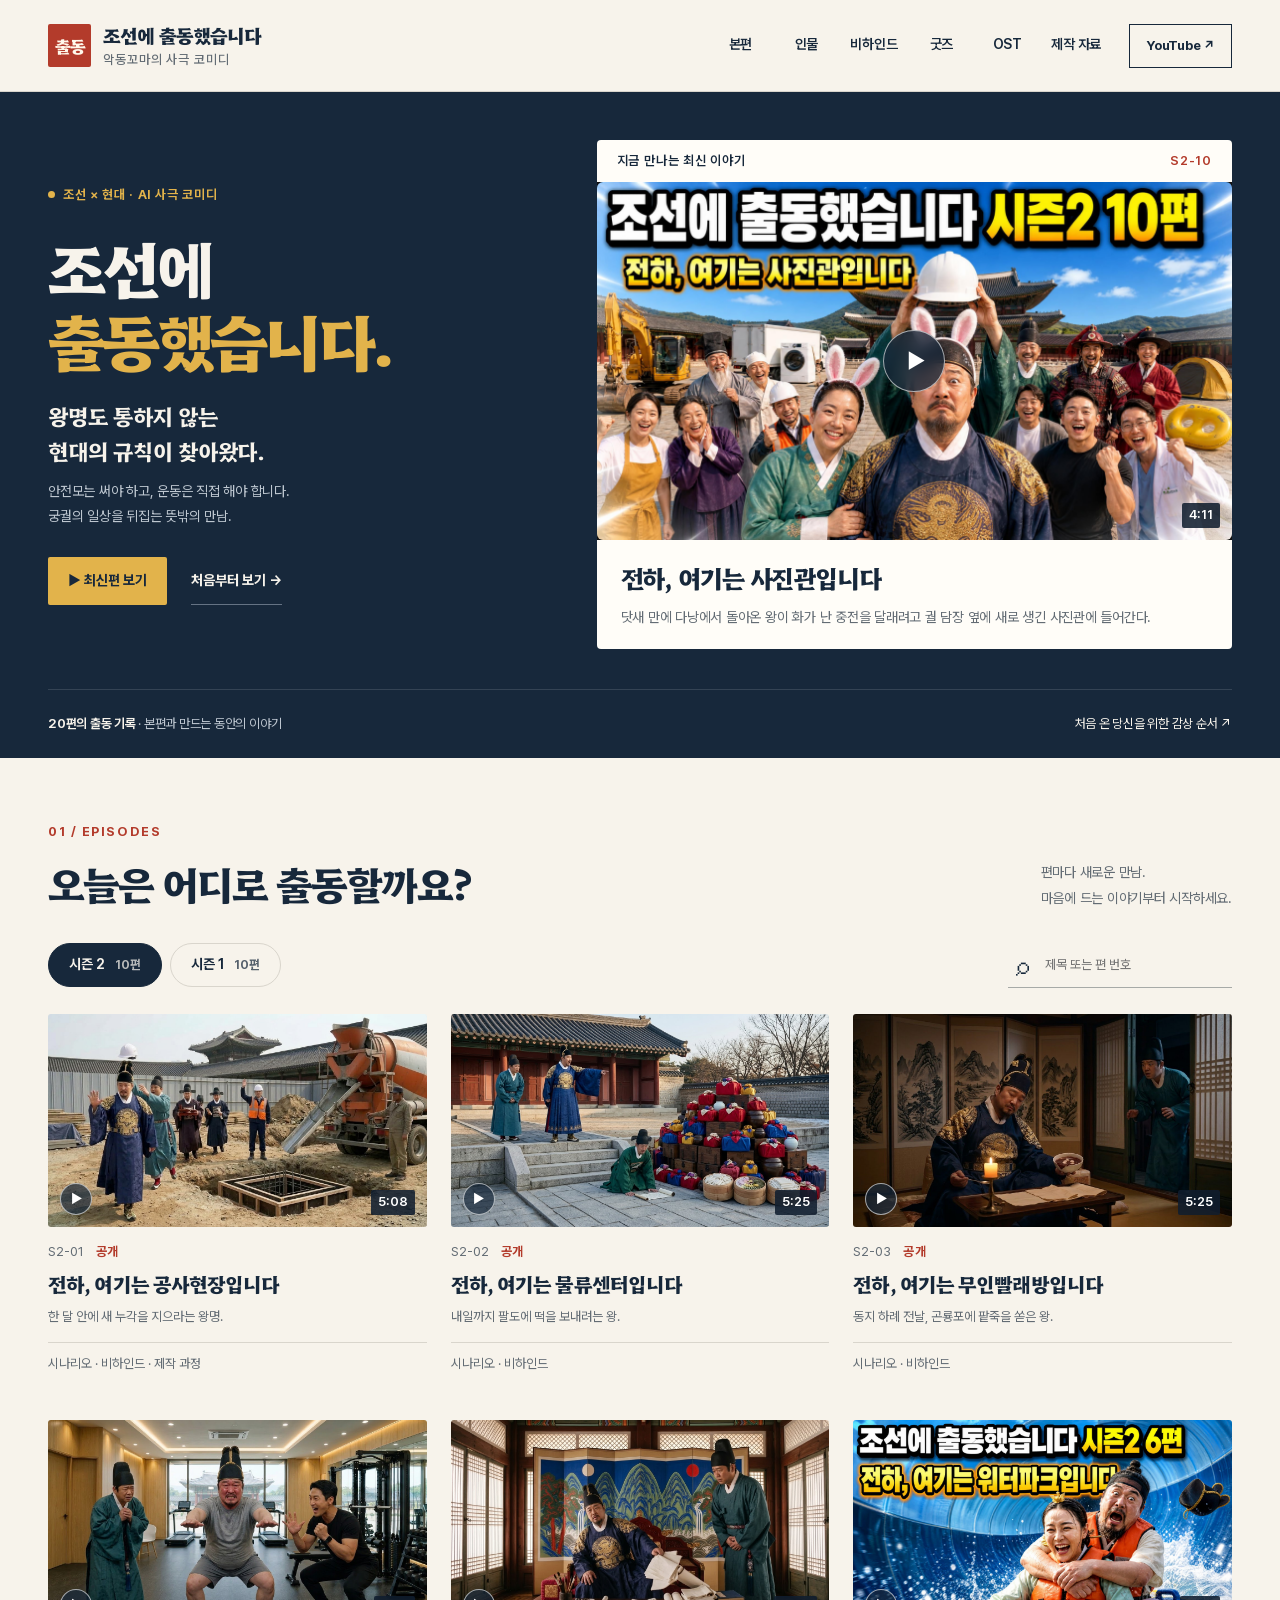
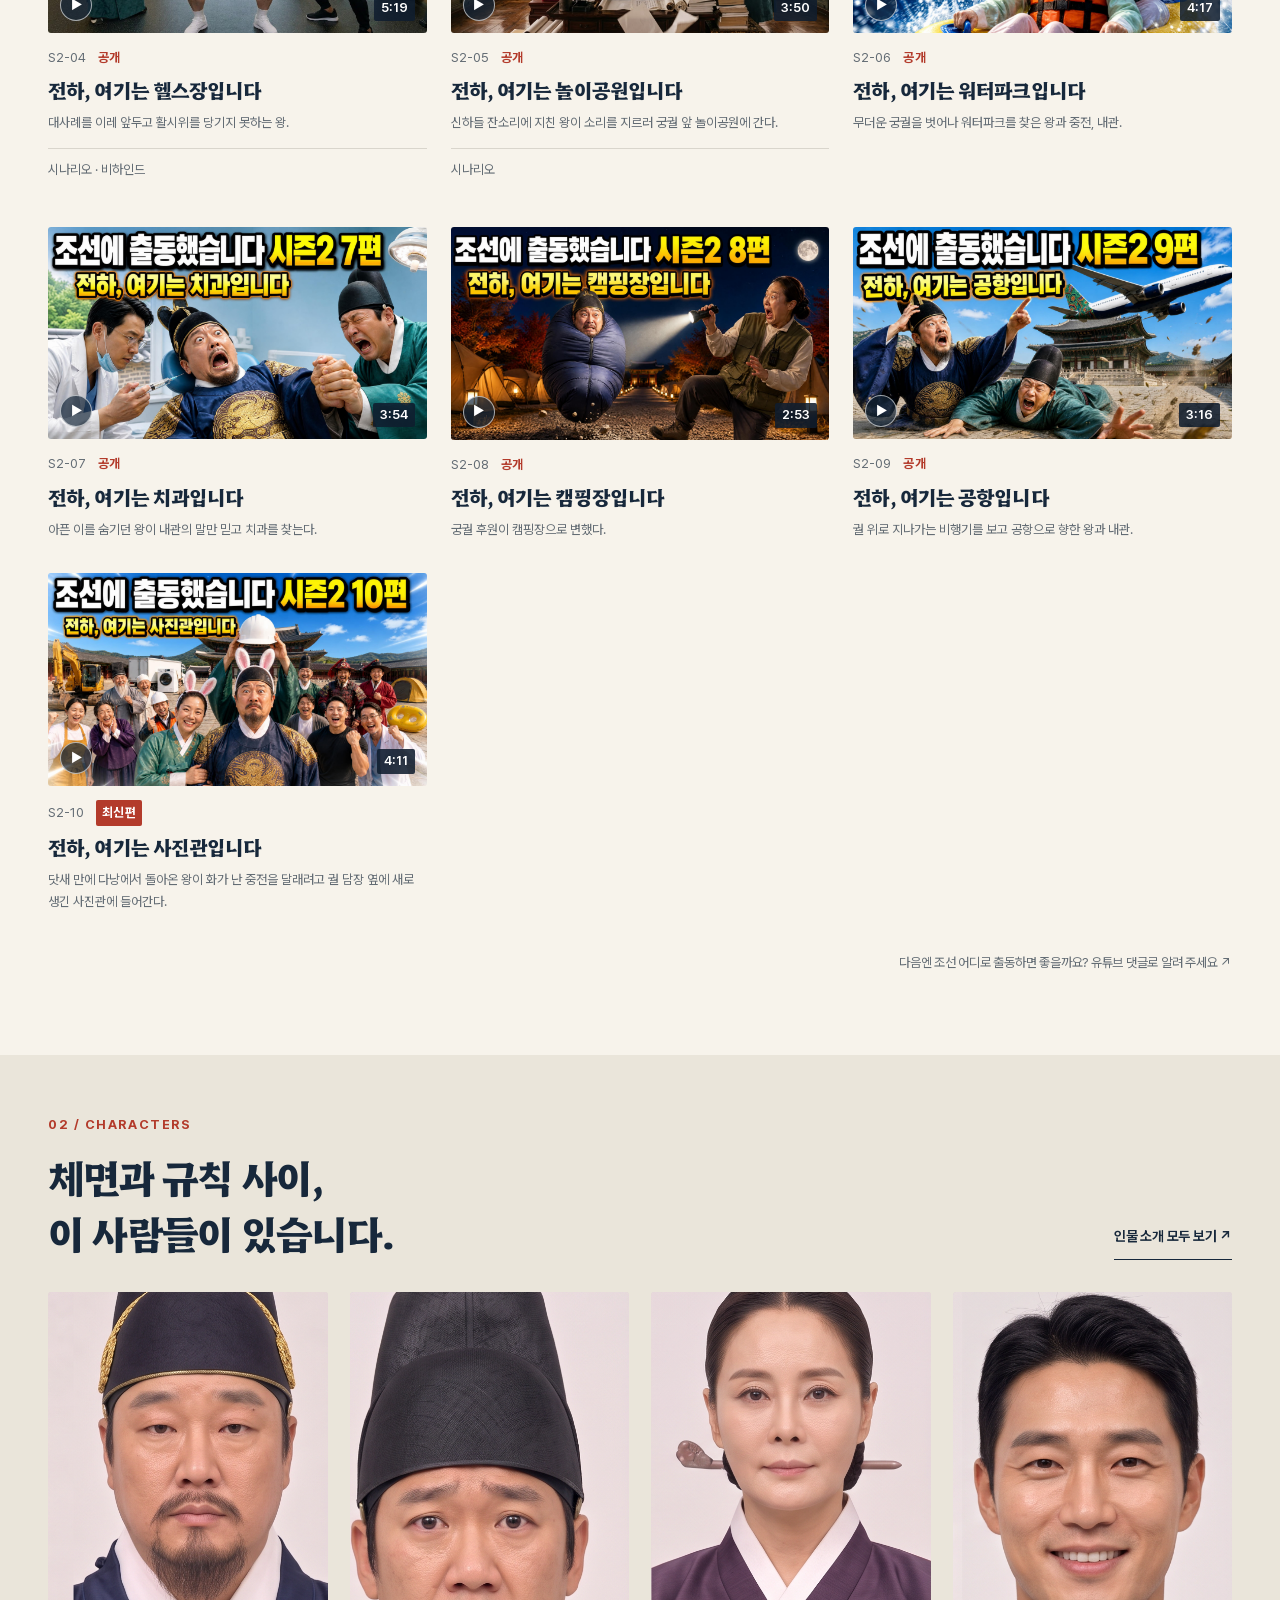
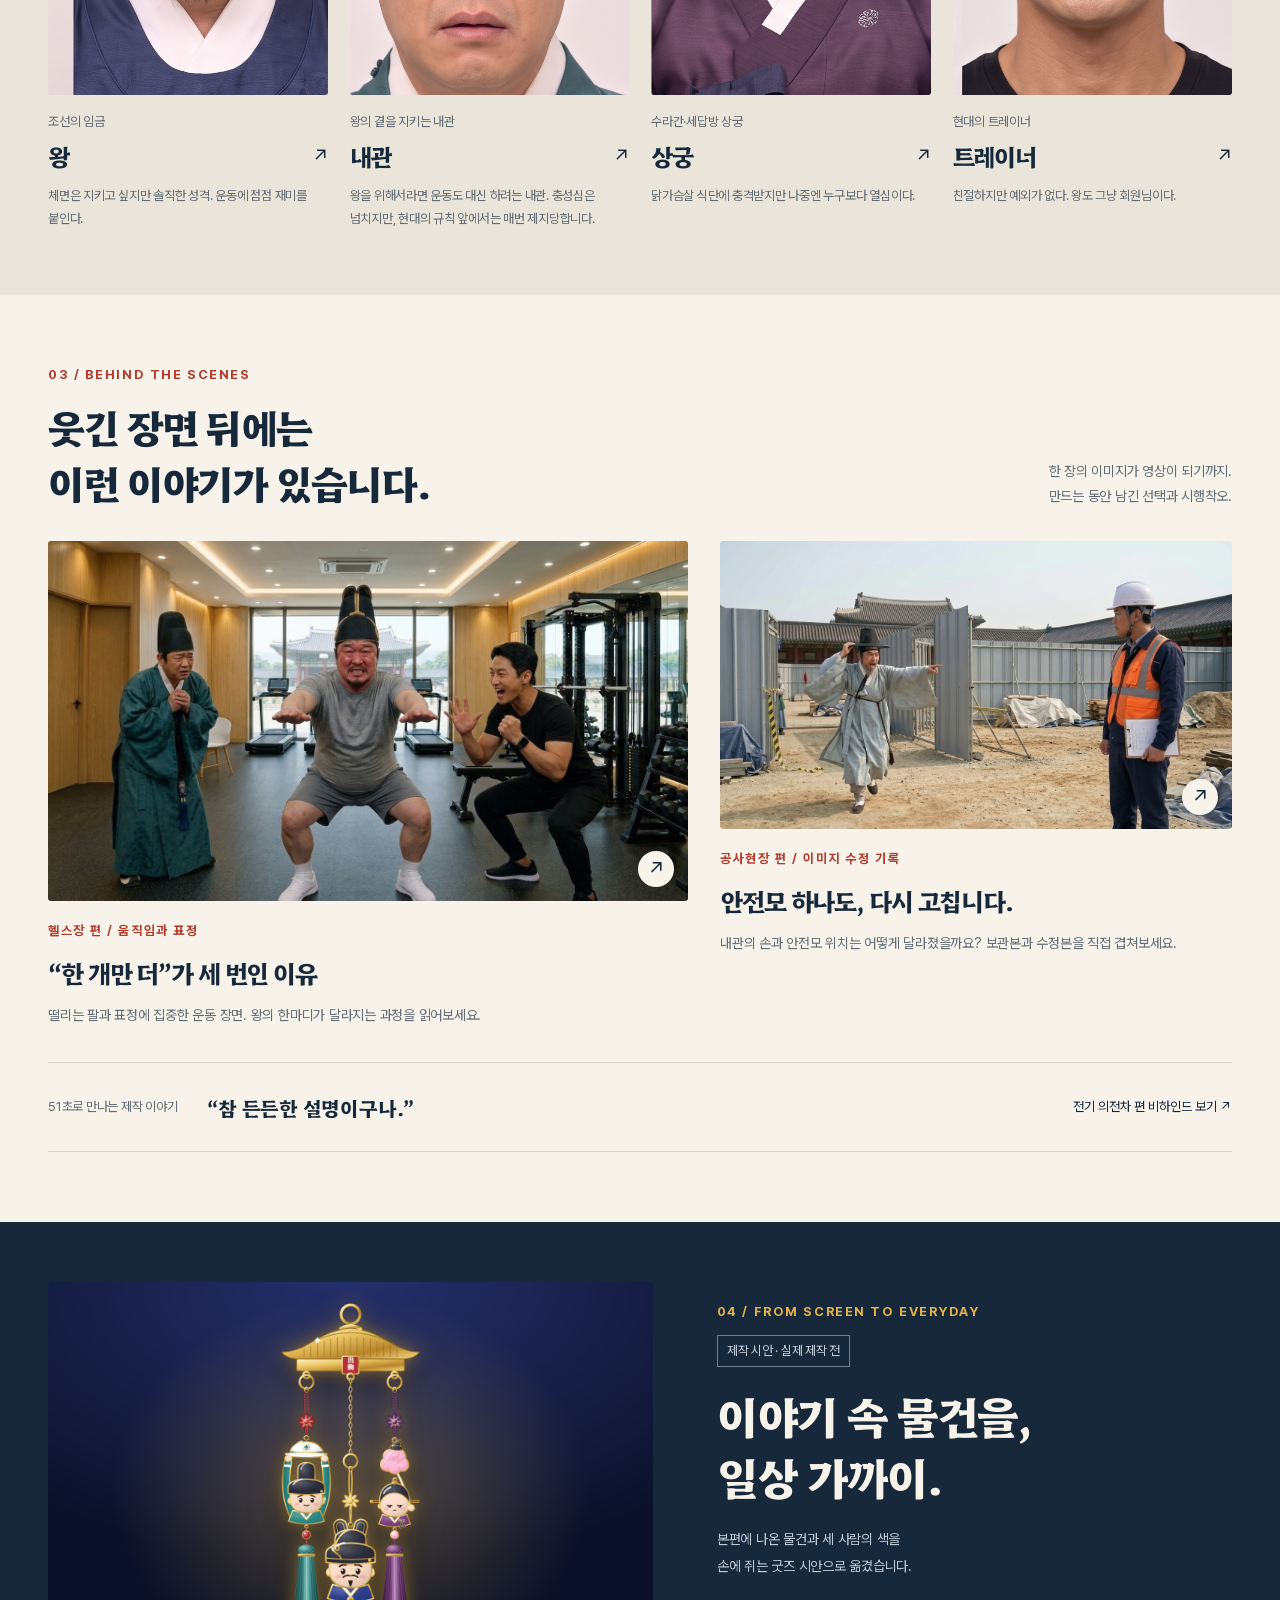
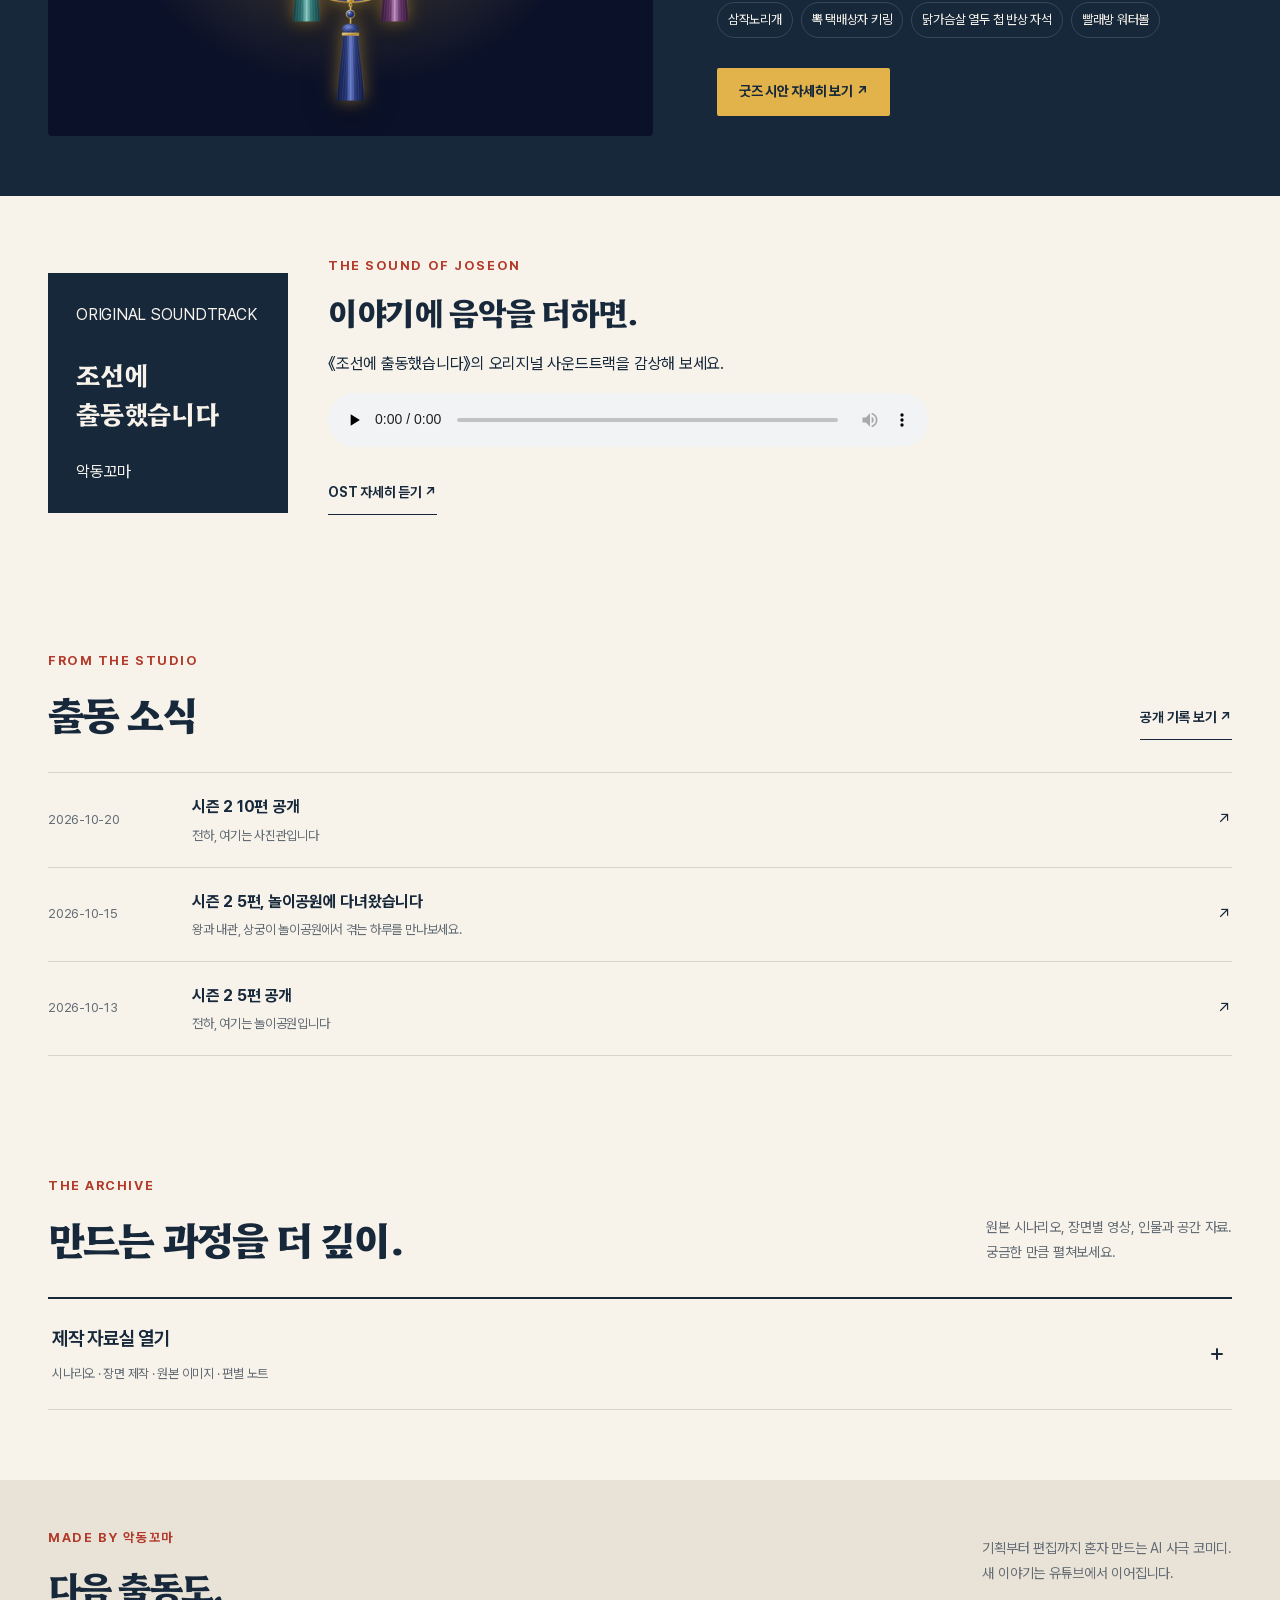
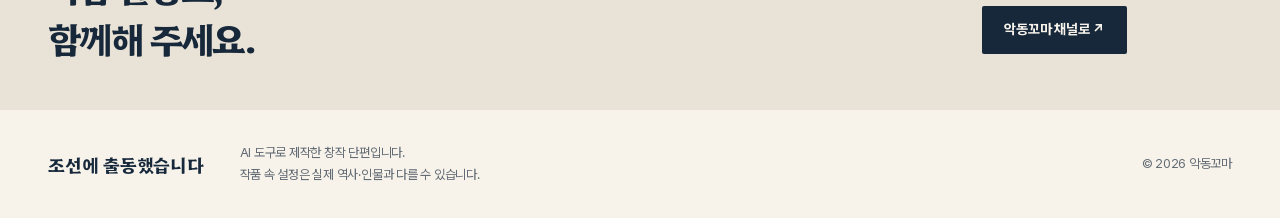
==== index.html @ a68d7554 "Update public episode archive" ====
<!doctype html>
<html lang="ko"><head>
<meta charset="utf-8"><meta name="viewport" content="width=device-width,initial-scale=1"><meta name="theme-color" content="#17283b">
<meta name="description" content="왕명도 통하지 않는 현대의 규칙. 악동꼬마의 AI 사극 코미디 — 본편, 인물, 비하인드, OST와 굿즈를 만나보세요.">
<meta property="og:type" content="website"><meta property="og:title" content="조선에 출동했습니다 · 악동꼬마"><meta property="og:description" content="임금이라고 해도, 운동은 직접 해야 합니다. 조선과 현대가 만나는 사극 코미디."><meta property="og:image" content="https://kkoma1212.github.io/joseon-dispatch/assets/hero-gym.jpg"><meta name="twitter:card" content="summary_large_image">
<title>조선에 출동했습니다 · 악동꼬마</title>
<link rel="preload" href="assets/pretendard-variable.woff2" as="font" type="font/woff2" crossorigin>
<link rel="stylesheet" href="style.css?v=20261011b"><link rel="stylesheet" href="archive.css?v=20261011b"><link rel="stylesheet" href="fonts.css?v=20261012a"><link rel="stylesheet" href="home.css?v=20261018b"><link rel="stylesheet" href="detail.css?v=20261013a">
</head><body class="archive home-page">
<a class="skip" href="#episodes-section">본문으로 이동</a>
<header class="site-header"><div class="site-shell header-inner"><a class="site-brand" href="./"><span class="brand-seal" aria-hidden="true">출동</span><span>조선에 출동했습니다<small>악동꼬마의 사극 코미디</small></span></a><nav class="main-nav" aria-label="주 메뉴"><a href="#episodes-section">본편</a><a href="#characters-section" data-content-nav="characters" hidden>인물</a><a href="#inside">비하인드</a><a href="#goods-section" data-content-nav="goods" hidden>굿즈</a><a href="#soundtrack-section" data-content-nav="ost" hidden>OST</a><a href="#archive-library">제작 자료</a></nav><a class="channel-link" href="https://youtube.com/channel/UCaeHgxvmvaR_f2cloP2kAng" target="_blank" rel="noopener">YouTube ↗</a></div></header>
<main id="main"><div class="dispatch">
<section class="hero-band" aria-labelledby="hero-title"><div class="site-shell dispatch-hero"><div class="dispatch-copy"><p class="kicker"><span class="live-dot" aria-hidden="true"></span> 조선 × 현대 · AI 사극 코미디</p><h1 id="hero-title">조선에<br><span>출동했습니다.</span></h1><p class="lead">왕명도 통하지 않는<br>현대의 규칙이 찾아왔다.</p><p class="includes">안전모는 써야 하고, 운동은 직접 해야 합니다.<br>궁궐의 일상을 뒤집는 뜻밖의 만남.</p><div class="dispatch-actions" id="hero-actions"></div></div><article class="slip" id="hero-slip" aria-label="최신 본편" hidden></article></div><div class="site-shell series-line"><p id="dispatched"></p><a href="content.html?type=watchOrders&id=start-to-finish">처음 온 당신을 위한 감상 순서 ↗</a></div></section>
<aside class="tape" id="next-up" hidden></aside>
<section class="release-band" id="release-section" aria-labelledby="release-title" hidden><div class="site-shell release-notice" id="home-release"></div></section>
<section class="site-shell records" id="episodes-section" aria-labelledby="records-title"><div class="section-heading"><div><p class="section-label">01 / EPISODES</p><h2 id="records-title">오늘은 어디로 출동할까요?</h2></div><p>편마다 새로운 만남.<br>마음에 드는 이야기부터 시작하세요.</p></div><div class="records-head"><div class="season-switch" role="group" aria-label="시즌 선택"><button type="button" data-season="2" aria-pressed="true" class="active">시즌 2 <span data-season-count="2"></span></button><button type="button" data-season="1" aria-pressed="false">시즌 1 <span data-season-count="1"></span></button></div><label class="search-wrap"><span aria-hidden="true">⌕</span><input class="records-search" type="search" id="search" aria-label="출동 기록 검색" placeholder="제목 또는 편 번호"></label></div><div class="record-grid" id="episode-grid" aria-live="polite"><p class="records-empty">출동 기록을 불러오고 있습니다.</p></div><p class="ask" id="ask" hidden></p></section>
</div>
<div id="companion-section"><section class="cast-band" id="characters-section" hidden><div class="site-shell"><div class="section-heading"><div><p class="section-label">02 / CHARACTERS</p><h2>체면과 규칙 사이,<br>이 사람들이 있습니다.</h2></div><a class="editorial-link" href="content.html?type=characters">인물 소개 모두 보기 ↗</a></div><div id="home-characters" class="cast-grid"></div></div></section></div>
<section class="site-shell stories-section" id="inside" aria-labelledby="stories-title"><div class="section-heading"><div><p class="section-label">03 / BEHIND THE SCENES</p><h2 id="stories-title">웃긴 장면 뒤에는<br>이런 이야기가 있습니다.</h2></div><p>한 장의 이미지가 영상이 되기까지.<br>만드는 동안 남긴 선택과 시행착오.</p></div><div class="story-grid">
<article class="feature-story"><button class="story-picture" data-episode="s2e4" data-view="behind"><img src="assets/hero-gym.jpg" alt="익선관과 운동복 차림으로 스쿼트하는 왕, 내관과 트레이너" loading="lazy"><span class="story-open" aria-hidden="true">↗</span></button><p class="section-label">헬스장 편 / 움직임과 표정</p><h3><button data-episode="s2e4" data-view="behind">“한 개만 더”가 세 번인 이유</button></h3><p>떨리는 팔과 표정에 집중한 운동 장면. 왕의 한마디가 달라지는 과정을 읽어보세요.</p></article>
<article class="feature-story"><button class="story-picture" data-episode="s2e1" data-view="revision"><img src="assets/s2e1-cover.jpg" alt="공사현장을 찾은 왕과 내관" loading="lazy"><span class="story-open" aria-hidden="true">↗</span></button><p class="section-label">공사현장 편 / 이미지 수정 기록</p><h3><button data-episode="s2e1" data-view="revision">안전모 하나도, 다시 고칩니다.</button></h3><p>내관의 손과 안전모 위치는 어떻게 달라졌을까요? 보관본과 수정본을 직접 겹쳐보세요.</p></article></div>
<div class="story-shortcut"><span>51초로 만나는 제작 이야기</span><strong>“참 든든한 설명이구나.”</strong><button data-episode="s1e10" data-view="behind">전기 의전차 편 비하인드 보기 ↗</button></div></section>
<section class="goods-band" id="goods-section" hidden><div class="site-shell goods-feature" id="home-goods"></div></section>
<section class="site-shell soundtrack-section" id="soundtrack-section" hidden><div id="home-soundtrack"></div></section>
<section class="site-shell journal-section" id="journal-section" hidden><div class="section-heading"><div><p class="section-label">FROM THE STUDIO</p><h2>출동 소식</h2></div><a class="editorial-link" href="content.html?type=plans">공개 기록 보기 ↗</a></div><div id="home-journal" class="journal-list"></div></section>
<section class="site-shell archive-section" id="archive-section" aria-labelledby="archive-title"><div class="section-heading"><div><p class="section-label">THE ARCHIVE</p><h2 id="archive-title">만드는 과정을 더 깊이.</h2></div><p>원본 시나리오, 장면별 영상, 인물과 공간 자료.<br>궁금한 만큼 펼쳐보세요.</p></div>
<details class="archive-drawer" id="archive-library"><summary><span>제작 자료실 열기<small>시나리오 · 장면 제작 · 원본 이미지 · 편별 노트</small></span><span class="drawer-plus" aria-hidden="true">＋</span></summary><div class="archive-body">
<nav class="archive-nav" aria-label="제작 자료 탐색"><a href="#screenplays">시나리오·대사 검색</a><a href="#making">장면 제작</a><a href="#materials">원본 이미지</a><a href="#episode-notes">편별 노트</a></nav>
<section id="screenplays" class="archive-block"><h3>원본 시나리오</h3><p>공개된 편의 대사와 지문을 장면별로 읽고 PDF로 내려받을 수 있습니다.</p><div class="archive-tools"><label>기억나는 대사<input type="search" id="dialogue-search" placeholder="예: 든든한 설명" aria-label="공개 시나리오 대사 검색"></label><label>시즌<select id="script-season" aria-label="시나리오 시즌"><option value="2">시즌 2</option><option value="1">시즌 1</option></select></label></div><div id="dialogue-results" aria-live="polite"></div><div id="script-list"></div></section>
<section id="making" class="archive-block"><h3>장면 제작 기록</h3><div id="making-grid" class="making-grid"></div><div id="production-updates" class="production-updates"></div></section>
<section id="materials" class="archive-block"><h3>인물·공간·소품 원본</h3><p>제작 이미지와 완성된 장면을 함께 살펴보세요.</p><div id="reference-grid" class="reference-grid"></div></section>
<section id="episode-notes" class="archive-block"><h3>편별 제작 노트</h3><p>대사와 제작 메모를 실제 장면에 연결했습니다. 결말이 포함됩니다.</p><div id="creator-pick"></div><div id="guide-list" class="guide-list"></div></section>
</div></details></section>
<section class="creator-band"><div class="site-shell creator-inner"><div><p class="section-label">MADE BY 악동꼬마</p><h2>다음 출동도,<br>함께해 주세요.</h2></div><div><p>기획부터 편집까지 혼자 만드는 AI 사극 코미디.<br>새 이야기는 유튜브에서 이어집니다.</p><a class="solid-link" href="https://youtube.com/channel/UCaeHgxvmvaR_f2cloP2kAng" target="_blank" rel="noopener">악동꼬마 채널로 ↗</a></div></div></section></main>
<footer class="site-footer"><div class="site-shell footer-inner"><a class="footer-title" href="./">조선에 출동했습니다</a><p>AI 도구로 제작한 창작 단편입니다.<br>작품 속 설정은 실제 역사·인물과 다를 수 있습니다.</p><span>© 2026 악동꼬마</span></div></footer>
<dialog id="episode-dialog" aria-label="에피소드 감상과 제작 자료"><button class="dialog-close" aria-label="닫기">×</button><div id="episode-detail"></div></dialog><div id="toast" role="status"></div>
<script id="archive-data" type="application/json">[
  {
    "id": "s1e1",
    "season": 1,
    "episode": 1,
    "status": "complete",
    "thumbnail": "assets/s1e1-thumb.jpg",
    "script": null,
    "stills": [
      "assets/s1e1-still0.jpg",
      "assets/s1e1-still1.jpg",
      "assets/s1e1-still2.jpg"
    ],
    "youtube": "https://www.youtube.com/watch?v=yewUmX_8R1E",
    "behindVideo": null,
    "duration": "3:01",
    "youtubeTitle": "《조선에 출동했습니다》1편 | 단편 영화",
    "title": "조선에 출동했습니다 1편",
    "scriptPublished": false,
    "behindPublished": true,
    "dispatchTarget": "소방차",
    "dispatchReason": "조선의 화재 현장.",
    "updatedAt": "2026-10-12T12:10:08.069862+00:00",
    "scriptText": null,
    "scenes": [],
    "progress": null,
    "guideScript": null
  },
  {
    "id": "s1e2",
    "season": 1,
    "episode": 2,
    "status": "complete",
    "thumbnail": "assets/s1e2-thumb.jpg",
    "script": null,
    "stills": [
      "assets/s1e2-still0.jpg",
      "assets/s1e2-still1.jpg",
      "assets/s1e2-still2.jpg"
    ],
    "youtube": "https://www.youtube.com/watch?v=hGL3VeLWBeE",
    "behindVideo": null,
    "duration": "4:23",
    "youtubeTitle": "《조선에 출동했습니다》2편 | 단편 영화",
    "title": "조선에 출동했습니다 2편",
    "scriptPublished": false,
    "behindPublished": true,
    "dispatchTarget": "소방차, 경찰차",
    "dispatchReason": "성균관 존경각에 큰불.",
    "updatedAt": "2026-10-12T12:10:08.069862+00:00",
    "scriptText": null,
    "scenes": [],
    "progress": null,
    "guideScript": null
  },
  {
    "id": "s1e3",
    "season": 1,
    "episode": 3,
    "status": "complete",
    "thumbnail": "assets/s1e3-thumb.jpg",
    "script": null,
    "stills": [
      "assets/s1e3-still0.jpg",
      "assets/s1e3-still1.jpg",
      "assets/s1e3-still2.jpg"
    ],
    "youtube": "https://www.youtube.com/watch?v=gqMNqUvbBx8",
    "behindVideo": null,
    "duration": "2:46",
    "youtubeTitle": "《조선에 출동했습니다》3편 | 단편 영화",
    "title": "조선에 출동했습니다 3편",
    "scriptPublished": false,
    "behindPublished": true,
    "dispatchTarget": "소방차, 경찰차",
    "dispatchReason": "장터의 불과 구휼미 도적.",
    "updatedAt": "2026-10-12T12:10:08.069862+00:00",
    "scriptText": null,
    "scenes": [],
    "progress": null,
    "guideScript": null
  },
  {
    "id": "s1e4",
    "season": 1,
    "episode": 4,
    "status": "complete",
    "thumbnail": "assets/s1e4-thumb.jpg",
    "script": null,
    "stills": [
      "assets/s1e4-still0.jpg",
      "assets/s1e4-still1.jpg",
      "assets/s1e4-still2.jpg"
    ],
    "youtube": "https://www.youtube.com/watch?v=n7nqMsJrEkA",
    "behindVideo": null,
    "duration": "3:36",
    "youtubeTitle": "《조선에 출동했습니다》한양이 잠긴 날 4편 | 단편 영화",
    "title": "한양이 잠긴 날",
    "synopsis": "",
    "scriptPublished": false,
    "behindPublished": true,
    "dispatchTarget": "소방차, 경찰차",
    "dispatchReason": "큰물이 덮친 한양, 대피 명단에 없는 아이.",
    "updatedAt": "2026-10-12T12:10:08.069862+00:00",
    "scriptText": null,
    "scenes": [],
    "progress": null,
    "guideScript": null
  },
  {
    "id": "s1e5",
    "season": 1,
    "episode": 5,
    "status": "complete",
    "thumbnail": "assets/s1e5-thumb.jpg",
    "script": "assets/s1e5-script.pdf",
    "stills": [],
    "youtube": "https://www.youtube.com/watch?v=KyVUKVihEzw",
    "behindVideo": null,
    "duration": "3:45",
    "youtubeTitle": "《조선에 출동했습니다》5편 | 단편 영화",
    "title": "구급차가 출동했습니다",
    "synopsis": "금화출동소에 구급대가 합류한다. 경찰·소방·포졸과 함께 저잣거리 사고 현장으로 출동한다.",
    "scriptPublished": true,
    "behindPublished": true,
    "scriptText": "《조선에 출동했습니다 5편》 최종 다듬은 시나리오\r\n핵심 콘셉트: 경찰·소방·포졸이 이미 익숙하게 협업하는 금화출동소에, 이번에는 구급차와 구급대원이 본격적으로 합류\r\n한다.\r\n중심: 앰뷸런스·구급대원\r\n톤: 코미디 55% + 긴장감 30% + 감동 15%\r\n원칙: 한 장면당 대사 최대 2개\r\n장면 1 — 금화출동소의 아침\r\n금화출동소 앞.\r\n경찰차와 소방차가 익숙하게 세워져 있다.\r\n포졸은 마당을 쓸고 있고, 경찰관과 소방관은 장비를 정리한다.\r\n그때 처음 듣는 사이렌 소리.\r\n삐뽀― 삐뽀―\r\n흰색 구급차 한 대가 금화출동소로 들어온다.\r\n포졸이 빗자루질을 멈춘다.\r\n포졸\r\n“이번 수레는 처음 보오.”\r\n경찰관\r\n“구급차야.”\r\n장면 2 — 이름부터 틀림\r\n구급대원이 내린다.\r\n포졸은 구급차 주변을 천천히 둘러본다.\r\n이제 현대 문물에 익숙하다는 듯 자신만만하다.\r\n포졸\r\n“사람 아프면 태우는 환자차 아닙니까?”\r\n구급대원\r\n1\r\n“구급차입니다.”\r\n포졸은 아무렇지 않은 척 고개를 끄덕인다.\r\n장면 3 — 새로운 선배\r\n구급대원이 뒷문을 열고 의료 장비를 정리한다.\r\n포졸이 옆에서 유심히 살펴본다.\r\n포졸\r\n“그럼 의원 선배님이시오?”\r\n구급대원\r\n“구급대원입니다.”\r\n포졸이 잠깐 생각하다가 혼자 납득한다.\r\n장면 4 — 사고 신고\r\n금화출동소 안.\r\n무전기가 급하게 울린다.\r\n저잣거리에서 수레가 충돌했고, 한 대에 불이 붙었으며 사람이 깔렸다는 신고.\r\n포졸이 재빠르게 내용을 전달한다.\r\n포졸\r\n“저잣거리 수레 사고! 사람도 깔렸답니다!”\r\n경찰관\r\n“전부 출동!”\r\n장면 5 — 세 차량 출동\r\n금화출동소 문이 열린다.\r\n🚑 구급차\r\n🚒 소방차\r\n🚓 경찰차\r\n2\r\n세 차량이 차례로 출동한다.\r\n포졸은 자연스럽게 경찰차에 올라탄다.\r\n세 개의 사이렌이 조선 거리에 울려 퍼진다.\r\n대사 없음.\r\n장면 6 — 이제는 익숙하다\r\n거리의 백성들은 사이렌을 듣자 자연스럽게 길을 비킨다.\r\n포졸도 경찰차 창문을 열고 능숙하게 외친다.\r\n포졸\r\n“길을 비켜라! 긴급 출동이오!”\r\n경찰관\r\n“이제 제법인데?”\r\n포졸이 만족스럽게 웃는다.\r\n장면 7 — 사고 현장\r\n저잣거리.\r\n뒤집힌 수레.\r\n번지는 불.\r\n수레 아래에 깔린 부상자.\r\n세 차량이 급정거한다.\r\n소방관은 호스를 꺼내고, 경찰과 포졸은 백성들을 뒤로 물린다.\r\n구급대원은 의료 가방을 들고 현장으로 뛰어간다.\r\n대사 없음.\r\n장면 8 — 역할 분담\r\n소방관들이 불을 잡으면서 수레를 들어 올린다.\r\n3\r\n구조된 환자를 구급대원 쪽으로 넘긴다.\r\n소방관\r\n“구급대! 환자 갑니다!”\r\n구급대원\r\n“확인했습니다!”\r\n이 순간부터 이야기 중심이 구급대원에게 넘어간다.\r\n장면 9 — 포졸의 열정\r\n구급대원이 환자의 어깨를 가볍게 두드린다.\r\n구급대원\r\n“제 말 들리세요?”\r\n포졸이 곧바로 환자 귀 가까이 얼굴을 들이민다.\r\n포졸\r\n“들리시오!!!”\r\n구급대원이 천천히 포졸을 바라본다.\r\n포졸은 슬쩍 뒤로 물러난다.\r\n장면 10 — 자동 들것\r\n구급대원이 구급차에서 들것을 꺼낸다.\r\n다리가 자동으로 펼쳐진다.\r\n포졸은 이번엔 자신 있다는 표정.\r\n포졸\r\n“압니다. 사람 눕히는 침상이오.”\r\n구급대원\r\n“맞습니다.”\r\n4\r\n포졸이 경찰관 쪽을 보며 뿌듯한 표정을 짓는다.\r\n장면 11 — 바로 무너지는 자신감\r\n버튼을 누르자 들것 높이가 자동으로 올라간다.\r\n포졸의 미소가 사라진다.\r\n포졸\r\n“……그건 몰랐소.”\r\n뒤에서 경찰관이 웃음을 참는다.\r\n장면 12 — 구급차 탑승\r\n환자가 들것에 실려 구급차 안으로 들어간다.\r\n포졸도 당연하다는 듯 따라 올라탄다.\r\n구급대원\r\n“왜 타세요?”\r\n포졸\r\n“돕겠습니다, 구급 선배님.”\r\n구급대원이 잠깐 굳는다.\r\n시간이 없어 그냥 문을 닫는다.\r\n장면 13 — 움직이는 의원방\r\n구급차가 빠르게 달린다.\r\n포졸은 안에 가득한 의료 장비를 둘러본다.\r\n포졸\r\n“수레 안에 의원방을 통째로 넣었구려.”\r\n구급대원\r\n“지금은 환자부터 보겠습니다.”\r\n5\r\n포졸이 바로 조용해진다.\r\n장면 14 — 혈압 측정\r\n구급대원이 환자의 팔에 혈압 커프를 감는다.\r\n커프가 자동으로 부풀어 오른다.\r\n포졸이 걱정스럽게 바라본다.\r\n포졸\r\n“죄인도 아닌데 왜 팔을 묶습니까?”\r\n구급대원\r\n“혈압 재는 겁니다.”\r\n포졸이 자기 팔을 한번 내려다본다.\r\n장면 15 — 산소\r\n환자의 호흡이 불안정해진다.\r\n구급대원이 산소마스크를 씌운다.\r\n포졸\r\n“저 안에 무엇이 들었소?”\r\n구급대원\r\n“산소요.”\r\n포졸의 표정에 새로운 의문이 떠오른다.\r\n장면 16 — 산에서 온 산소\r\n잠시 정적.\r\n포졸이 아주 진지하게 묻는다.\r\n포졸\r\n“산에서 가져온 것이오?”\r\n6\r\n구급대원은 말없이 포졸을 바라본다.\r\n아무 대답도 하지 않는다.\r\n구급차만 계속 달린다.\r\n장면 17 — 갑작스러운 위기\r\n환자 모니터의 숫자가 급격히 변한다.\r\n삑삑삑삑―\r\n구급대원의 표정이 즉시 바뀐다.\r\n포졸도 웃음을 거둔다.\r\n구급대원\r\n“환자 상태가 나빠지고 있습니다.”\r\n포졸\r\n“제가 무엇을 하면 되오?”\r\n장면 18 — 길을 열어라\r\n경찰차가 구급차 앞으로 나가 길을 확보한다.\r\n소방차는 쓰러진 수레와 장애물을 빠르게 치운다.\r\n구급차 안에서는 포졸이 확성기를 잡는다.\r\n포졸\r\n“길을 비켜주시오! 긴급 환자 이송 중이오!”\r\n백성들이 빠르게 양옆으로 물러난다.\r\n이번에는 아무도 웃지 않는다.\r\n장면 19 — 그래도 포졸은 포졸\r\n앞에 큰 수레 한 대가 길을 가로막고 있다.\r\n포졸이 다시 확성기를 잡는다.\r\n7\r\n포졸\r\n“당장 비키지 않으면 곤장을……!”\r\n구급대원\r\n“그건 빼세요.”\r\n포졸이 잠깐 멈춘다.\r\n그리고 조용히 확성기를 내려놓는다.\r\n장면 20 — 안정되는 환자\r\n모니터의 심박음이 조금씩 안정된다.\r\n삑… 삑… 삑…\r\n포졸도 조심스럽게 모니터를 바라본다.\r\n포졸\r\n“저 소리가 계속 나면 괜찮은 것이오?”\r\n구급대원\r\n“지금은 그렇습니다.”\r\n포졸이 작게 안도한다.\r\n장면 21 — 눈을 뜨다\r\n환자가 천천히 눈을 뜬다.\r\n구급대원이 상태를 확인한다.\r\n포졸은 크게 기뻐하지만 소리를 지르지는 않는다.\r\n환자가 희미한 목소리로 묻는다.\r\n환자\r\n“여기가…… 어디요?”\r\n포졸\r\n8\r\n“사람 살리는 수레 안이오.”\r\n구급대원이 포졸을 잠깐 바라본다.\r\n이번에는 굳이 정정하지 않는다.\r\n장면 22 — 사람을 살리는 수레\r\n구급차가 목적지에 도착한다.\r\n환자가 들것에 실려 내려간다.\r\n경찰관과 소방관도 뒤늦게 합류한다.\r\n포졸은 구급차를 한동안 바라본다.\r\n포졸\r\n“불도 안 끄고 죄인도 안 잡는데 제일 바쁘구려.”\r\n구급대원\r\n“사람이 아프면 바로 가야 하니까요.”\r\n포졸이 조용히 고개를 끄덕인다.\r\n장면 23 — 구급 선배님\r\n상황이 모두 정리된다.\r\n포졸이 구급대원에게 다가간다.\r\n포졸\r\n“오늘 많이 배웠소, 구급 선배님.”\r\n구급대원\r\n“그 호칭은 계속 쓰실 겁니까?”\r\n포졸은 대답 대신 만족스럽게 웃는다.\r\n장면 24 — 또 신고\r\n다시 평화로운 금화출동소.\r\n9\r\n경찰관, 소방관, 구급대원, 포졸이 잠시 쉬고 있다.\r\n갑자기 무전기가 울린다.\r\n“환자 발생. 의식 없음.”\r\n포졸이 누구보다 먼저 벌떡 일어난다.\r\n포졸\r\n“구급 선배님! 출동이오!”\r\n구급대원\r\n“그건 제가 해야 하는 말인데요.”\r\n장면 25 — 엔딩\r\n구급대원이 운전석으로 뛰어간다.\r\n포졸도 아무렇지 않게 조수석에 올라탄다.\r\n심지어 안전띠까지 자연스럽게 맨다.\r\n구급대원이 포졸을 바라본다.\r\n포졸은 정면만 바라본 채 아주 진지하게 출동 준비를 한다.\r\n잠시 정적.\r\n구급차 사이렌이 울린다.\r\n🚑 삐뽀― 삐뽀―\r\n금화출동소를 빠르게 빠져나가는 구급차.\r\n뒤에서 경찰관과 소방관이 익숙하다는 듯 바라본다.\r\n화면 암전.\r\n《조선에 출동했습니다 5편》\r\n끝\r\n10",
    "scenes": [
      {
        "number": 1,
        "title": "금화출동소의 아침",
        "text": "장면 1 — 금화출동소의 아침\r\n금화출동소 앞.\r\n경찰차와 소방차가 익숙하게 세워져 있다.\r\n포졸은 마당을 쓸고 있고, 경찰관과 소방관은 장비를 정리한다.\r\n그때 처음 듣는 사이렌 소리.\r\n삐뽀― 삐뽀―\r\n흰색 구급차 한 대가 금화출동소로 들어온다.\r\n포졸이 빗자루질을 멈춘다.\r\n포졸\r\n“이번 수레는 처음 보오.”\r\n경찰관\r\n“구급차야.”\r\n"
      },
      {
        "number": 2,
        "title": "이름부터 틀림",
        "text": "장면 2 — 이름부터 틀림\r\n구급대원이 내린다.\r\n포졸은 구급차 주변을 천천히 둘러본다.\r\n이제 현대 문물에 익숙하다는 듯 자신만만하다.\r\n포졸\r\n“사람 아프면 태우는 환자차 아닙니까?”\r\n구급대원\r\n1\r\n“구급차입니다.”\r\n포졸은 아무렇지 않은 척 고개를 끄덕인다.\r\n"
      },
      {
        "number": 3,
        "title": "새로운 선배",
        "text": "장면 3 — 새로운 선배\r\n구급대원이 뒷문을 열고 의료 장비를 정리한다.\r\n포졸이 옆에서 유심히 살펴본다.\r\n포졸\r\n“그럼 의원 선배님이시오?”\r\n구급대원\r\n“구급대원입니다.”\r\n포졸이 잠깐 생각하다가 혼자 납득한다.\r\n"
      },
      {
        "number": 4,
        "title": "사고 신고",
        "text": "장면 4 — 사고 신고\r\n금화출동소 안.\r\n무전기가 급하게 울린다.\r\n저잣거리에서 수레가 충돌했고, 한 대에 불이 붙었으며 사람이 깔렸다는 신고.\r\n포졸이 재빠르게 내용을 전달한다.\r\n포졸\r\n“저잣거리 수레 사고! 사람도 깔렸답니다!”\r\n경찰관\r\n“전부 출동!”\r\n"
      },
      {
        "number": 5,
        "title": "세 차량 출동",
        "text": "장면 5 — 세 차량 출동\r\n금화출동소 문이 열린다.\r\n🚑 구급차\r\n🚒 소방차\r\n🚓 경찰차\r\n2\r\n세 차량이 차례로 출동한다.\r\n포졸은 자연스럽게 경찰차에 올라탄다.\r\n세 개의 사이렌이 조선 거리에 울려 퍼진다.\r\n대사 없음.\r\n"
      },
      {
        "number": 6,
        "title": "이제는 익숙하다",
        "text": "장면 6 — 이제는 익숙하다\r\n거리의 백성들은 사이렌을 듣자 자연스럽게 길을 비킨다.\r\n포졸도 경찰차 창문을 열고 능숙하게 외친다.\r\n포졸\r\n“길을 비켜라! 긴급 출동이오!”\r\n경찰관\r\n“이제 제법인데?”\r\n포졸이 만족스럽게 웃는다.\r\n"
      },
      {
        "number": 7,
        "title": "사고 현장",
        "text": "장면 7 — 사고 현장\r\n저잣거리.\r\n뒤집힌 수레.\r\n번지는 불.\r\n수레 아래에 깔린 부상자.\r\n세 차량이 급정거한다.\r\n소방관은 호스를 꺼내고, 경찰과 포졸은 백성들을 뒤로 물린다.\r\n구급대원은 의료 가방을 들고 현장으로 뛰어간다.\r\n대사 없음.\r\n"
      },
      {
        "number": 8,
        "title": "역할 분담",
        "text": "장면 8 — 역할 분담\r\n소방관들이 불을 잡으면서 수레를 들어 올린다.\r\n3\r\n구조된 환자를 구급대원 쪽으로 넘긴다.\r\n소방관\r\n“구급대! 환자 갑니다!”\r\n구급대원\r\n“확인했습니다!”\r\n이 순간부터 이야기 중심이 구급대원에게 넘어간다.\r\n"
      },
      {
        "number": 9,
        "title": "포졸의 열정",
        "text": "장면 9 — 포졸의 열정\r\n구급대원이 환자의 어깨를 가볍게 두드린다.\r\n구급대원\r\n“제 말 들리세요?”\r\n포졸이 곧바로 환자 귀 가까이 얼굴을 들이민다.\r\n포졸\r\n“들리시오!!!”\r\n구급대원이 천천히 포졸을 바라본다.\r\n포졸은 슬쩍 뒤로 물러난다.\r\n"
      },
      {
        "number": 10,
        "title": "자동 들것",
        "text": "장면 10 — 자동 들것\r\n구급대원이 구급차에서 들것을 꺼낸다.\r\n다리가 자동으로 펼쳐진다.\r\n포졸은 이번엔 자신 있다는 표정.\r\n포졸\r\n“압니다. 사람 눕히는 침상이오.”\r\n구급대원\r\n“맞습니다.”\r\n4\r\n포졸이 경찰관 쪽을 보며 뿌듯한 표정을 짓는다.\r\n"
      },
      {
        "number": 11,
        "title": "바로 무너지는 자신감",
        "text": "장면 11 — 바로 무너지는 자신감\r\n버튼을 누르자 들것 높이가 자동으로 올라간다.\r\n포졸의 미소가 사라진다.\r\n포졸\r\n“……그건 몰랐소.”\r\n뒤에서 경찰관이 웃음을 참는다.\r\n"
      },
      {
        "number": 12,
        "title": "구급차 탑승",
        "text": "장면 12 — 구급차 탑승\r\n환자가 들것에 실려 구급차 안으로 들어간다.\r\n포졸도 당연하다는 듯 따라 올라탄다.\r\n구급대원\r\n“왜 타세요?”\r\n포졸\r\n“돕겠습니다, 구급 선배님.”\r\n구급대원이 잠깐 굳는다.\r\n시간이 없어 그냥 문을 닫는다.\r\n"
      },
      {
        "number": 13,
        "title": "움직이는 의원방",
        "text": "장면 13 — 움직이는 의원방\r\n구급차가 빠르게 달린다.\r\n포졸은 안에 가득한 의료 장비를 둘러본다.\r\n포졸\r\n“수레 안에 의원방을 통째로 넣었구려.”\r\n구급대원\r\n“지금은 환자부터 보겠습니다.”\r\n5\r\n포졸이 바로 조용해진다.\r\n"
      },
      {
        "number": 14,
        "title": "혈압 측정",
        "text": "장면 14 — 혈압 측정\r\n구급대원이 환자의 팔에 혈압 커프를 감는다.\r\n커프가 자동으로 부풀어 오른다.\r\n포졸이 걱정스럽게 바라본다.\r\n포졸\r\n“죄인도 아닌데 왜 팔을 묶습니까?”\r\n구급대원\r\n“혈압 재는 겁니다.”\r\n포졸이 자기 팔을 한번 내려다본다.\r\n"
      },
      {
        "number": 15,
        "title": "산소",
        "text": "장면 15 — 산소\r\n환자의 호흡이 불안정해진다.\r\n구급대원이 산소마스크를 씌운다.\r\n포졸\r\n“저 안에 무엇이 들었소?”\r\n구급대원\r\n“산소요.”\r\n포졸의 표정에 새로운 의문이 떠오른다.\r\n"
      },
      {
        "number": 16,
        "title": "산에서 온 산소",
        "text": "장면 16 — 산에서 온 산소\r\n잠시 정적.\r\n포졸이 아주 진지하게 묻는다.\r\n포졸\r\n“산에서 가져온 것이오?”\r\n6\r\n구급대원은 말없이 포졸을 바라본다.\r\n아무 대답도 하지 않는다.\r\n구급차만 계속 달린다.\r\n"
      },
      {
        "number": 17,
        "title": "갑작스러운 위기",
        "text": "장면 17 — 갑작스러운 위기\r\n환자 모니터의 숫자가 급격히 변한다.\r\n삑삑삑삑―\r\n구급대원의 표정이 즉시 바뀐다.\r\n포졸도 웃음을 거둔다.\r\n구급대원\r\n“환자 상태가 나빠지고 있습니다.”\r\n포졸\r\n“제가 무엇을 하면 되오?”\r\n"
      },
      {
        "number": 18,
        "title": "길을 열어라",
        "text": "장면 18 — 길을 열어라\r\n경찰차가 구급차 앞으로 나가 길을 확보한다.\r\n소방차는 쓰러진 수레와 장애물을 빠르게 치운다.\r\n구급차 안에서는 포졸이 확성기를 잡는다.\r\n포졸\r\n“길을 비켜주시오! 긴급 환자 이송 중이오!”\r\n백성들이 빠르게 양옆으로 물러난다.\r\n이번에는 아무도 웃지 않는다.\r\n"
      },
      {
        "number": 19,
        "title": "그래도 포졸은 포졸",
        "text": "장면 19 — 그래도 포졸은 포졸\r\n앞에 큰 수레 한 대가 길을 가로막고 있다.\r\n포졸이 다시 확성기를 잡는다.\r\n7\r\n포졸\r\n“당장 비키지 않으면 곤장을……!”\r\n구급대원\r\n“그건 빼세요.”\r\n포졸이 잠깐 멈춘다.\r\n그리고 조용히 확성기를 내려놓는다.\r\n"
      },
      {
        "number": 20,
        "title": "안정되는 환자",
        "text": "장면 20 — 안정되는 환자\r\n모니터의 심박음이 조금씩 안정된다.\r\n삑… 삑… 삑…\r\n포졸도 조심스럽게 모니터를 바라본다.\r\n포졸\r\n“저 소리가 계속 나면 괜찮은 것이오?”\r\n구급대원\r\n“지금은 그렇습니다.”\r\n포졸이 작게 안도한다.\r\n"
      },
      {
        "number": 21,
        "title": "눈을 뜨다",
        "text": "장면 21 — 눈을 뜨다\r\n환자가 천천히 눈을 뜬다.\r\n구급대원이 상태를 확인한다.\r\n포졸은 크게 기뻐하지만 소리를 지르지는 않는다.\r\n환자가 희미한 목소리로 묻는다.\r\n환자\r\n“여기가…… 어디요?”\r\n포졸\r\n8\r\n“사람 살리는 수레 안이오.”\r\n구급대원이 포졸을 잠깐 바라본다.\r\n이번에는 굳이 정정하지 않는다.\r\n"
      },
      {
        "number": 22,
        "title": "사람을 살리는 수레",
        "text": "장면 22 — 사람을 살리는 수레\r\n구급차가 목적지에 도착한다.\r\n환자가 들것에 실려 내려간다.\r\n경찰관과 소방관도 뒤늦게 합류한다.\r\n포졸은 구급차를 한동안 바라본다.\r\n포졸\r\n“불도 안 끄고 죄인도 안 잡는데 제일 바쁘구려.”\r\n구급대원\r\n“사람이 아프면 바로 가야 하니까요.”\r\n포졸이 조용히 고개를 끄덕인다.\r\n"
      },
      {
        "number": 23,
        "title": "구급 선배님",
        "text": "장면 23 — 구급 선배님\r\n상황이 모두 정리된다.\r\n포졸이 구급대원에게 다가간다.\r\n포졸\r\n“오늘 많이 배웠소, 구급 선배님.”\r\n구급대원\r\n“그 호칭은 계속 쓰실 겁니까?”\r\n포졸은 대답 대신 만족스럽게 웃는다.\r\n"
      },
      {
        "number": 24,
        "title": "또 신고",
        "text": "장면 24 — 또 신고\r\n다시 평화로운 금화출동소.\r\n9\r\n경찰관, 소방관, 구급대원, 포졸이 잠시 쉬고 있다.\r\n갑자기 무전기가 울린다.\r\n“환자 발생. 의식 없음.”\r\n포졸이 누구보다 먼저 벌떡 일어난다.\r\n포졸\r\n“구급 선배님! 출동이오!”\r\n구급대원\r\n“그건 제가 해야 하는 말인데요.”\r\n"
      },
      {
        "number": 25,
        "title": "엔딩",
        "text": "장면 25 — 엔딩\r\n구급대원이 운전석으로 뛰어간다.\r\n포졸도 아무렇지 않게 조수석에 올라탄다.\r\n심지어 안전띠까지 자연스럽게 맨다.\r\n구급대원이 포졸을 바라본다.\r\n포졸은 정면만 바라본 채 아주 진지하게 출동 준비를 한다.\r\n잠시 정적.\r\n구급차 사이렌이 울린다.\r\n🚑 삐뽀― 삐뽀―\r\n금화출동소를 빠르게 빠져나가는 구급차.\r\n뒤에서 경찰관과 소방관이 익숙하다는 듯 바라본다.\r\n화면 암전.\r\n《조선에 출동했습니다 5편》\r\n끝\r\n10\n"
      }
    ],
    "guide": {
      "headline": "포졸과 구급대가 함께 출동합니다",
      "intro": "장비 이름을 낯설어하던 포졸이 환자를 위해 길을 엽니다. 웃으며 시작한 출동이 급박해지는 편입니다.",
      "blocks": [
        {
          "scene": 9,
          "title": "설명보다 먼저 나오는 포졸의 반응",
          "text": "구급대원이 환자에게 말을 걸자 포졸은 귀 가까이에서 크게 외칩니다. 돕고 싶은 마음은 진지하지만 방법은 엉뚱합니다. 뒤이어 자동 들것과 혈압 커프를 만나는 장면도 같은 방식입니다. 장비를 길게 설명하기보다, 익숙한 말과 낯선 기능 사이의 차이로 웃음을 만듭니다."
        },
        {
          "scene": 17,
          "title": "같은 인물이 만드는 분위기의 전환",
          "text": "환자 모니터가 급하게 울리면 포졸도 웃음을 거둡니다. 조금 전까지 질문하던 사람이 이제는 무엇을 도울 수 있는지 묻습니다. 이 변화 때문에 구조 장면이 앞의 코미디와 떨어지지 않습니다. 포졸의 호기심이 협업으로 이어지는 순간을 살펴보세요."
        },
        {
          "scene": 21,
          "title": "이름을 바로잡지 않는 마지막 대답",
          "text": "눈을 뜬 환자에게 포졸은 구급차를 사람 살리는 수레라고 설명합니다. 초반에는 계속 이름을 정정하던 구급대원이 이번에는 굳이 고치지 않습니다. 장비의 정확한 이름을 몰라도 그 역할은 이해하게 됐다는 변화가 짧은 반응 안에 담깁니다."
        }
      ]
    },
    "guideScript": "assets/s1e5-script.pdf",
    "dispatchReason": "저잣거리에서 일어난 사고.",
    "updatedAt": "2026-10-12T12:10:08.069862+00:00",
    "progress": null
  },
  {
    "id": "s1e6",
    "season": 1,
    "episode": 6,
    "status": "complete",
    "thumbnail": "assets/s1e6-thumb.jpg",
    "script": "assets/s1e6-script.pdf",
    "stills": [],
    "youtube": "https://www.youtube.com/watch?v=X9389MVlOx8",
    "behindVideo": null,
    "duration": "3:12",
    "youtubeTitle": "《조선에 출동했습니다》6편 | 단편 영화",
    "title": "조선에 견인차가 출동했습니다",
    "synopsis": "진흙에 빠진 왕의 가마. 사람의 힘으로는 움직이지 않는 가마 앞에 현대식 견인차가 나타난다.",
    "scriptPublished": true,
    "behindPublished": true,
    "scriptText": "《조선에 출동했습니다》 6편\r\n조선에 견인차가 출동했습니다\r\n장면 1 — 왕의 행차\r\n한양의 넓은 흙길.\r\n백성들이 길 양쪽으로 물러나고, 포졸들이 앞장선 가운데 왕의 가마 행렬이 천천히 지나간다.\r\n포졸이 목소리를 높인다.\r\n포졸 “길을 비키시오! 전하께서 지나가신다!”\r\n백성들이 허리를 숙인다.\r\n장면 2 — 망가진 길\r\n행렬이 계속 이동한다.\r\n앞쪽 길에는 전날 내린 비 때문에 깊게 패인 진흙 구간이 있다.\r\n선두 포졸이 잠시 멈춰 길을 살핀다.\r\n옆에 있던 포졸이 묻는다.\r\n포졸 “돌아가야 하는 것 아니오?”\r\n선두 포졸이 진흙을 발로 살짝 눌러본다.\r\n선두 포졸 “이 정도는 괜찮을 것이오.”\r\n행렬이 그대로 전진한다.\r\n장면 3 — 가마가 빠진다\r\n가마가 진흙 구간에 들어가는 순간.\r\n푹!\r\n한쪽이 깊숙하게 내려앉는다.\r\n가마꾼들이 균형을 잃으며 멈춘다.\r\n가마 안에서도 왕의 몸이 크게 흔들린다.\r\n1\r\n잠시 정적.\r\n왕 “무슨 일이냐?”\r\n가마꾼들이 서로 눈치를 본다.\r\n장면 4 — 첫 번째 구조 시도\r\n포졸들이 가마 주변에 모인다.\r\n가마꾼들과 함께 뒤에서 밀어보기로 한다.\r\n포졸 “하나, 둘, 셋!”\r\n모두 힘껏 민다.\r\n하지만 가마는 조금도 움직이지 않는다.\r\n오히려 포졸 한 명의 발이 진흙 속으로 푹 빠진다.\r\n포졸이 발을 빼려다 신발만 진흙 속에 남는다.\r\n주변 사람들이 그 모습을 바라본다.\r\n장면 5 — 밧줄까지 동원\r\n포졸들은 굵은 밧줄을 가져와 가마의 튼튼한 하부에 묶는다.\r\n여러 명이 밧줄을 잡는다.\r\n포졸 “이번에는 제대로 당기시오!”\r\n모두 힘을 준다.\r\n포졸들 “하나! 둘! 셋!”\r\n가마가 아주 조금 움직이는 듯하지만—\r\n포졸 한 명이 진흙에 미끄러진다.\r\n그와 함께 사람들이 줄줄이 넘어져 진흙투성이가 된다.\r\n가마는 그대로다.\r\n2\r\n장면 6 — 익숙한 얼굴들\r\n멀리서 상황을 지켜보던 경찰과 소방대원, 구급대원이 다가온다.\r\n이미 조선에서 여러 사건을 겪은 세 사람은 크게 놀라지도 않는다.\r\n경찰이 가마를 바라본다.\r\n경찰 “이번에는 뭐가 빠진 겁니까?”\r\n진흙투성이 포졸이 가마를 가리킨다.\r\n포졸 “전하의 가마요.”\r\n경찰의 표정이 굳는다.\r\n장면 7 — 경찰도 도전\r\n경찰이 가마 주변을 살핀다.\r\n경찰 “일단 같이 한번 밀어보죠.”\r\n경찰과 포졸, 가마꾼들이 자리를 잡는다.\r\n경찰 “셋에 갑니다. 하나, 둘, 셋!”\r\n모두 힘껏 민다.\r\n가마는 잠깐 흔들릴 뿐 빠져나오지 않는다.\r\n경찰이 허리를 펴며 숨을 내쉰다.\r\n경찰 “이건 사람이 밀어서 될 수준이 아닌데요.”\r\n장면 8 — 소방대원의 고민\r\n소방대원이 진흙탕을 살펴본다.\r\n그러다 근처의 소방차를 바라보고, 다시 진흙탕을 바라본다.\r\n손에 들고 있던 호스를 슬쩍 든다.\r\n경찰이 바로 쳐다본다.\r\n경찰 “물 뿌릴 생각은 아니죠?”\r\n소방대원이 잠시 멈춘다.\r\n3\r\n소방대원 “…더 빠지겠네요.”\r\n조용히 호스를 내려놓는다.\r\n장면 9 — 구급대원의 현실적인 판단\r\n구급대원이 주변을 둘러본다.\r\n넘어진 포졸 몇 명은 진흙을 털고 있고, 한 명은 허리를 잡고 있다.\r\n구급대원이 한숨을 쉰다.\r\n구급대원 “가마보다 사람이 먼저 실려가겠는데요.”\r\n포졸들이 조용히 서로를 바라본다.\r\n아무도 다시 밀겠다고 나서지 않는다.\r\n장면 10 — 견인이 필요하다\r\n경찰이 가마와 진흙탕을 다시 살핀다.\r\n경찰 “이 정도면 견인차가 있어야겠는데…”\r\n포졸이 처음 듣는 말이라는 듯 쳐다본다.\r\n포졸 “견인차가 무엇이오?”\r\n경찰이 설명하려다 잠시 멈춘다.\r\n경찰 “보시면 압니다.”\r\n그 순간 멀리서 엔진 소리가 들리기 시작한다.\r\n장면 11 — 또 하나의 현대 차량\r\n길 끝에서 무언가가 천천히 다가온다.\r\n현대식 견인차다.\r\n백성들이 놀라 길 양옆으로 물러선다.\r\n견인차의 경고등이 돌아가고 엔진음이 가까워진다.\r\n포졸 한 명이 경찰을 바라본다.\r\n4\r\n포졸 “…설마 저것이오?”\r\n경찰도 당황한 표정이다.\r\n경찰 “저도 부른 적은 없는데요.”\r\n장면 12 — 견인차 기사 하차\r\n견인차가 가마에서 조금 떨어진 곳에 멈춘다.\r\n운전석 문이 열린다.\r\n견인차 기사가 내린다.\r\n기사 앞에는 한복을 입은 수많은 백성과 포졸들, 왕의 가마, 그리고 경찰·소방대원·구급대원이 서 있다.\r\n기사는 주변을 천천히 둘러본다.\r\n그리고 경찰을 발견하고 안도하며 다가온다.\r\n견인차 기사 “기사님, 여기 견인 요청하셨죠?”\r\n경찰이 난감한 표정으로 대답한다.\r\n경찰 “제가 한 건 아닙니다.”\r\n기사의 표정이 다시 굳는다.\r\n장면 13 — 견인 대상 확인\r\n기사가 휴대폰을 확인하듯 주머니를 뒤적이다가 고개를 든다.\r\n견인차 기사 “아무튼 여기 차량 한 대가 빠졌다고 해서 왔는데…”\r\n주변을 둘러본다.\r\n자동차라고는 경찰차와 소방차, 구급차밖에 없다.\r\n견인차 기사 “빠진 차가 어디 있죠?”\r\n포졸이 아무렇지 않게 왕의 가마를 가리킨다.\r\n포졸 “저것이오.”\r\n기사의 시선이 천천히 가마 쪽으로 이동한다.\r\n5\r\n장면 14 — 기사 멈춤\r\n견인차 기사가 가마를 바라본다.\r\n다시 포졸을 본다.\r\n다시 가마를 본다.\r\n짧은 정적.\r\n견인차 기사 “…저걸 견인해 달라고요?”\r\n포졸이 진지하게 고개를 끄덕인다.\r\n포졸 “그렇소.”\r\n기사가 경찰을 바라본다.\r\n경찰은 말없이 고개를 끄덕인다.\r\n장면 15 — 작업 시작\r\n기사가 체념한 표정으로 작업 장갑을 낀다.\r\n가마의 구조를 살피면서 견인 고리를 연결할 수 있는 튼튼한 하부를 찾는다.\r\n경찰과 포졸도 옆에서 확인한다.\r\n기사가 견인 고리를 연결하려는 순간—\r\n내관이 급히 달려온다.\r\n내관 “멈추어라!”\r\n기사가 움찔한다.\r\n내관 “감히 전하의 가마에 무슨 짓이냐!”\r\n장면 16 — 왕의 허락\r\n가마 내부에서 왕의 목소리가 들린다.\r\n왕 “그만하라.”\r\n내관이 즉시 가마를 바라본다.\r\n왕이 작은 창문을 열고 밖을 본다.\r\n6\r\n왕의 얼굴에는 이미 지친 기색이 역력하다.\r\n왕 “저것을 빼낼 수 있다면 하게 두어라.”\r\n내관이 마지못해 물러난다.\r\n견인차 기사가 경찰에게 작은 목소리로 묻는다.\r\n견인차 기사 “저분… 진짜 왕이에요?”\r\n경찰이 짧게 대답한다.\r\n경찰 “네.”\r\n기사가 아무 말 없이 다시 작업한다.\r\n장면 17 — 긴장되는 견인\r\n견인 고리 연결이 끝난다.\r\n기사가 운전석에 올라탄다.\r\n경찰이 가마 옆에서 사람들에게 뒤로 물러나라고 손짓한다.\r\n경찰 “다들 뒤로 물러나세요!”\r\n견인차가 아주 천천히 움직인다.\r\n견인 와이어가 팽팽해진다.\r\n진흙 속 가마가 조금씩 흔들리기 시작한다.\r\n포졸들이 숨죽여 바라본다.\r\n장면 18 — 탈출 성공\r\n견인차가 조금 더 힘을 준다.\r\n쑤욱!\r\n가마가 진흙에서 빠져나온다.\r\n주변에서 환호가 터진다.\r\n포졸 “빠졌다!”\r\n진흙투성이가 된 가마도 이제 평평한 길 위에 올라와 있다.\r\n7\r\n경찰과 소방대원도 안도의 표정을 짓는다.\r\n운전석의 기사가 백미러로 뒤를 확인한다.\r\n장면 19 — 조금만 더 앞으로\r\n가마가 진흙 바로 옆에 있기 때문에 경찰이 기사에게 손짓한다.\r\n경찰 “조금만 더 앞으로요!”\r\n기사가 손을 들어 알았다는 표시를 한다.\r\n견인차가 천천히 몇 미터 더 이동한다.\r\n그런데 진흙길 때문에 경찰의 다음 손짓이 기사에게 제대로 보이지 않는다.\r\n경찰이 멈추라는 손짓을 한다.\r\n경찰 “됐어요! 멈추세요!”\r\n하지만 엔진음 때문에 기사는 듣지 못한다.\r\n견인차는 계속 천천히 앞으로 간다.\r\n장면 20 — 왕까지 이동 중\r\n왕의 가마가 견인차 뒤에 연결된 채 그대로 움직인다.\r\n가마 안에 있던 왕은 다시 좌우로 흔들리기 시작한다.\r\n가마 주변에 있던 포졸들이 뒤늦게 상황을 알아챈다.\r\n포졸 “잠깐! 전하께서 아직 타고 계시오!”\r\n포졸들이 견인차 뒤를 뛰어가기 시작한다.\r\n포졸 “멈추시오!”\r\n견인차는 계속 앞으로 간다.\r\n장면 21 — 조선판 긴급 추격전\r\n경찰이 견인차가 멈추지 않는 것을 보고 황급히 자신의 경찰차로 달려간다.\r\n경찰 “저거 세워야 해요!”\r\n8\r\n소방대원과 구급대원도 각자의 차량에 올라탄다.\r\n잠시 후 조선의 흙길 위에 믿기 힘든 행렬이 만들어진다.\r\n맨 앞에 견인차.\r\n그 뒤에 연결된 왕의 가마.\r\n그 뒤를 경찰차, 소방차, 구급차가 차례로 따라간다.\r\n그리고 마지막에는 포졸들이 죽을힘을 다해 뛰어간다.\r\n길가의 백성들이 입을 벌린 채 바라본다.\r\n한 백성이 옆 사람에게 조심스럽게 묻는다.\r\n백성 “전하께서… 어디 끌려가시는 것이냐?”\r\n장면 22 — 왕의 절규\r\n가마 내부.\r\n왕은 계속되는 흔들림 때문에 몸을 제대로 가누지 못한다.\r\n머리에 쓰고 있던 익선관도 살짝 비뚤어져 있다.\r\n왕이 참다못해 창문을 확 연다.\r\n멀어지는 견인차를 바라보며 몸을 앞으로 내민다.\r\n왕이 온 힘을 다해 외친다.\r\n왕 “멈추라아아아아아!!!”\r\n그러나 견인차는 여전히 앞으로 간다.\r\n뒤에서는 경찰차와 소방차, 구급차가 따라오고 포졸들도 달려온다.\r\n조선시대 한양 길 위를 현대 차량들이 줄지어 질주하는 황당한 광경.\r\n왕의 목소리가 멀리 울려 퍼진다.\r\n화면 암전.\r\n《조선에 출동했습니다 6편》 끝\r\n9",
    "scenes": [
      {
        "number": 1,
        "title": "왕의 행차",
        "text": "장면 1 — 왕의 행차\r\n한양의 넓은 흙길.\r\n백성들이 길 양쪽으로 물러나고, 포졸들이 앞장선 가운데 왕의 가마 행렬이 천천히 지나간다.\r\n포졸이 목소리를 높인다.\r\n포졸 “길을 비키시오! 전하께서 지나가신다!”\r\n백성들이 허리를 숙인다.\r\n"
      },
      {
        "number": 2,
        "title": "망가진 길",
        "text": "장면 2 — 망가진 길\r\n행렬이 계속 이동한다.\r\n앞쪽 길에는 전날 내린 비 때문에 깊게 패인 진흙 구간이 있다.\r\n선두 포졸이 잠시 멈춰 길을 살핀다.\r\n옆에 있던 포졸이 묻는다.\r\n포졸 “돌아가야 하는 것 아니오?”\r\n선두 포졸이 진흙을 발로 살짝 눌러본다.\r\n선두 포졸 “이 정도는 괜찮을 것이오.”\r\n행렬이 그대로 전진한다.\r\n"
      },
      {
        "number": 3,
        "title": "가마가 빠진다",
        "text": "장면 3 — 가마가 빠진다\r\n가마가 진흙 구간에 들어가는 순간.\r\n푹!\r\n한쪽이 깊숙하게 내려앉는다.\r\n가마꾼들이 균형을 잃으며 멈춘다.\r\n가마 안에서도 왕의 몸이 크게 흔들린다.\r\n1\r\n잠시 정적.\r\n왕 “무슨 일이냐?”\r\n가마꾼들이 서로 눈치를 본다.\r\n"
      },
      {
        "number": 4,
        "title": "첫 번째 구조 시도",
        "text": "장면 4 — 첫 번째 구조 시도\r\n포졸들이 가마 주변에 모인다.\r\n가마꾼들과 함께 뒤에서 밀어보기로 한다.\r\n포졸 “하나, 둘, 셋!”\r\n모두 힘껏 민다.\r\n하지만 가마는 조금도 움직이지 않는다.\r\n오히려 포졸 한 명의 발이 진흙 속으로 푹 빠진다.\r\n포졸이 발을 빼려다 신발만 진흙 속에 남는다.\r\n주변 사람들이 그 모습을 바라본다.\r\n"
      },
      {
        "number": 5,
        "title": "밧줄까지 동원",
        "text": "장면 5 — 밧줄까지 동원\r\n포졸들은 굵은 밧줄을 가져와 가마의 튼튼한 하부에 묶는다.\r\n여러 명이 밧줄을 잡는다.\r\n포졸 “이번에는 제대로 당기시오!”\r\n모두 힘을 준다.\r\n포졸들 “하나! 둘! 셋!”\r\n가마가 아주 조금 움직이는 듯하지만—\r\n포졸 한 명이 진흙에 미끄러진다.\r\n그와 함께 사람들이 줄줄이 넘어져 진흙투성이가 된다.\r\n가마는 그대로다.\r\n2\r\n"
      },
      {
        "number": 6,
        "title": "익숙한 얼굴들",
        "text": "장면 6 — 익숙한 얼굴들\r\n멀리서 상황을 지켜보던 경찰과 소방대원, 구급대원이 다가온다.\r\n이미 조선에서 여러 사건을 겪은 세 사람은 크게 놀라지도 않는다.\r\n경찰이 가마를 바라본다.\r\n경찰 “이번에는 뭐가 빠진 겁니까?”\r\n진흙투성이 포졸이 가마를 가리킨다.\r\n포졸 “전하의 가마요.”\r\n경찰의 표정이 굳는다.\r\n"
      },
      {
        "number": 7,
        "title": "경찰도 도전",
        "text": "장면 7 — 경찰도 도전\r\n경찰이 가마 주변을 살핀다.\r\n경찰 “일단 같이 한번 밀어보죠.”\r\n경찰과 포졸, 가마꾼들이 자리를 잡는다.\r\n경찰 “셋에 갑니다. 하나, 둘, 셋!”\r\n모두 힘껏 민다.\r\n가마는 잠깐 흔들릴 뿐 빠져나오지 않는다.\r\n경찰이 허리를 펴며 숨을 내쉰다.\r\n경찰 “이건 사람이 밀어서 될 수준이 아닌데요.”\r\n"
      },
      {
        "number": 8,
        "title": "소방대원의 고민",
        "text": "장면 8 — 소방대원의 고민\r\n소방대원이 진흙탕을 살펴본다.\r\n그러다 근처의 소방차를 바라보고, 다시 진흙탕을 바라본다.\r\n손에 들고 있던 호스를 슬쩍 든다.\r\n경찰이 바로 쳐다본다.\r\n경찰 “물 뿌릴 생각은 아니죠?”\r\n소방대원이 잠시 멈춘다.\r\n3\r\n소방대원 “…더 빠지겠네요.”\r\n조용히 호스를 내려놓는다.\r\n"
      },
      {
        "number": 9,
        "title": "구급대원의 현실적인 판단",
        "text": "장면 9 — 구급대원의 현실적인 판단\r\n구급대원이 주변을 둘러본다.\r\n넘어진 포졸 몇 명은 진흙을 털고 있고, 한 명은 허리를 잡고 있다.\r\n구급대원이 한숨을 쉰다.\r\n구급대원 “가마보다 사람이 먼저 실려가겠는데요.”\r\n포졸들이 조용히 서로를 바라본다.\r\n아무도 다시 밀겠다고 나서지 않는다.\r\n"
      },
      {
        "number": 10,
        "title": "견인이 필요하다",
        "text": "장면 10 — 견인이 필요하다\r\n경찰이 가마와 진흙탕을 다시 살핀다.\r\n경찰 “이 정도면 견인차가 있어야겠는데…”\r\n포졸이 처음 듣는 말이라는 듯 쳐다본다.\r\n포졸 “견인차가 무엇이오?”\r\n경찰이 설명하려다 잠시 멈춘다.\r\n경찰 “보시면 압니다.”\r\n그 순간 멀리서 엔진 소리가 들리기 시작한다.\r\n"
      },
      {
        "number": 11,
        "title": "또 하나의 현대 차량",
        "text": "장면 11 — 또 하나의 현대 차량\r\n길 끝에서 무언가가 천천히 다가온다.\r\n현대식 견인차다.\r\n백성들이 놀라 길 양옆으로 물러선다.\r\n견인차의 경고등이 돌아가고 엔진음이 가까워진다.\r\n포졸 한 명이 경찰을 바라본다.\r\n4\r\n포졸 “…설마 저것이오?”\r\n경찰도 당황한 표정이다.\r\n경찰 “저도 부른 적은 없는데요.”\r\n"
      },
      {
        "number": 12,
        "title": "견인차 기사 하차",
        "text": "장면 12 — 견인차 기사 하차\r\n견인차가 가마에서 조금 떨어진 곳에 멈춘다.\r\n운전석 문이 열린다.\r\n견인차 기사가 내린다.\r\n기사 앞에는 한복을 입은 수많은 백성과 포졸들, 왕의 가마, 그리고 경찰·소방대원·구급대원이 서 있다.\r\n기사는 주변을 천천히 둘러본다.\r\n그리고 경찰을 발견하고 안도하며 다가온다.\r\n견인차 기사 “기사님, 여기 견인 요청하셨죠?”\r\n경찰이 난감한 표정으로 대답한다.\r\n경찰 “제가 한 건 아닙니다.”\r\n기사의 표정이 다시 굳는다.\r\n"
      },
      {
        "number": 13,
        "title": "견인 대상 확인",
        "text": "장면 13 — 견인 대상 확인\r\n기사가 휴대폰을 확인하듯 주머니를 뒤적이다가 고개를 든다.\r\n견인차 기사 “아무튼 여기 차량 한 대가 빠졌다고 해서 왔는데…”\r\n주변을 둘러본다.\r\n자동차라고는 경찰차와 소방차, 구급차밖에 없다.\r\n견인차 기사 “빠진 차가 어디 있죠?”\r\n포졸이 아무렇지 않게 왕의 가마를 가리킨다.\r\n포졸 “저것이오.”\r\n기사의 시선이 천천히 가마 쪽으로 이동한다.\r\n5\r\n"
      },
      {
        "number": 14,
        "title": "기사 멈춤",
        "text": "장면 14 — 기사 멈춤\r\n견인차 기사가 가마를 바라본다.\r\n다시 포졸을 본다.\r\n다시 가마를 본다.\r\n짧은 정적.\r\n견인차 기사 “…저걸 견인해 달라고요?”\r\n포졸이 진지하게 고개를 끄덕인다.\r\n포졸 “그렇소.”\r\n기사가 경찰을 바라본다.\r\n경찰은 말없이 고개를 끄덕인다.\r\n"
      },
      {
        "number": 15,
        "title": "작업 시작",
        "text": "장면 15 — 작업 시작\r\n기사가 체념한 표정으로 작업 장갑을 낀다.\r\n가마의 구조를 살피면서 견인 고리를 연결할 수 있는 튼튼한 하부를 찾는다.\r\n경찰과 포졸도 옆에서 확인한다.\r\n기사가 견인 고리를 연결하려는 순간—\r\n내관이 급히 달려온다.\r\n내관 “멈추어라!”\r\n기사가 움찔한다.\r\n내관 “감히 전하의 가마에 무슨 짓이냐!”\r\n"
      },
      {
        "number": 16,
        "title": "왕의 허락",
        "text": "장면 16 — 왕의 허락\r\n가마 내부에서 왕의 목소리가 들린다.\r\n왕 “그만하라.”\r\n내관이 즉시 가마를 바라본다.\r\n왕이 작은 창문을 열고 밖을 본다.\r\n6\r\n왕의 얼굴에는 이미 지친 기색이 역력하다.\r\n왕 “저것을 빼낼 수 있다면 하게 두어라.”\r\n내관이 마지못해 물러난다.\r\n견인차 기사가 경찰에게 작은 목소리로 묻는다.\r\n견인차 기사 “저분… 진짜 왕이에요?”\r\n경찰이 짧게 대답한다.\r\n경찰 “네.”\r\n기사가 아무 말 없이 다시 작업한다.\r\n"
      },
      {
        "number": 17,
        "title": "긴장되는 견인",
        "text": "장면 17 — 긴장되는 견인\r\n견인 고리 연결이 끝난다.\r\n기사가 운전석에 올라탄다.\r\n경찰이 가마 옆에서 사람들에게 뒤로 물러나라고 손짓한다.\r\n경찰 “다들 뒤로 물러나세요!”\r\n견인차가 아주 천천히 움직인다.\r\n견인 와이어가 팽팽해진다.\r\n진흙 속 가마가 조금씩 흔들리기 시작한다.\r\n포졸들이 숨죽여 바라본다.\r\n"
      },
      {
        "number": 18,
        "title": "탈출 성공",
        "text": "장면 18 — 탈출 성공\r\n견인차가 조금 더 힘을 준다.\r\n쑤욱!\r\n가마가 진흙에서 빠져나온다.\r\n주변에서 환호가 터진다.\r\n포졸 “빠졌다!”\r\n진흙투성이가 된 가마도 이제 평평한 길 위에 올라와 있다.\r\n7\r\n경찰과 소방대원도 안도의 표정을 짓는다.\r\n운전석의 기사가 백미러로 뒤를 확인한다.\r\n"
      },
      {
        "number": 19,
        "title": "조금만 더 앞으로",
        "text": "장면 19 — 조금만 더 앞으로\r\n가마가 진흙 바로 옆에 있기 때문에 경찰이 기사에게 손짓한다.\r\n경찰 “조금만 더 앞으로요!”\r\n기사가 손을 들어 알았다는 표시를 한다.\r\n견인차가 천천히 몇 미터 더 이동한다.\r\n그런데 진흙길 때문에 경찰의 다음 손짓이 기사에게 제대로 보이지 않는다.\r\n경찰이 멈추라는 손짓을 한다.\r\n경찰 “됐어요! 멈추세요!”\r\n하지만 엔진음 때문에 기사는 듣지 못한다.\r\n견인차는 계속 천천히 앞으로 간다.\r\n"
      },
      {
        "number": 20,
        "title": "왕까지 이동 중",
        "text": "장면 20 — 왕까지 이동 중\r\n왕의 가마가 견인차 뒤에 연결된 채 그대로 움직인다.\r\n가마 안에 있던 왕은 다시 좌우로 흔들리기 시작한다.\r\n가마 주변에 있던 포졸들이 뒤늦게 상황을 알아챈다.\r\n포졸 “잠깐! 전하께서 아직 타고 계시오!”\r\n포졸들이 견인차 뒤를 뛰어가기 시작한다.\r\n포졸 “멈추시오!”\r\n견인차는 계속 앞으로 간다.\r\n"
      },
      {
        "number": 21,
        "title": "조선판 긴급 추격전",
        "text": "장면 21 — 조선판 긴급 추격전\r\n경찰이 견인차가 멈추지 않는 것을 보고 황급히 자신의 경찰차로 달려간다.\r\n경찰 “저거 세워야 해요!”\r\n8\r\n소방대원과 구급대원도 각자의 차량에 올라탄다.\r\n잠시 후 조선의 흙길 위에 믿기 힘든 행렬이 만들어진다.\r\n맨 앞에 견인차.\r\n그 뒤에 연결된 왕의 가마.\r\n그 뒤를 경찰차, 소방차, 구급차가 차례로 따라간다.\r\n그리고 마지막에는 포졸들이 죽을힘을 다해 뛰어간다.\r\n길가의 백성들이 입을 벌린 채 바라본다.\r\n한 백성이 옆 사람에게 조심스럽게 묻는다.\r\n백성 “전하께서… 어디 끌려가시는 것이냐?”\r\n"
      },
      {
        "number": 22,
        "title": "왕의 절규",
        "text": "장면 22 — 왕의 절규\r\n가마 내부.\r\n왕은 계속되는 흔들림 때문에 몸을 제대로 가누지 못한다.\r\n머리에 쓰고 있던 익선관도 살짝 비뚤어져 있다.\r\n왕이 참다못해 창문을 확 연다.\r\n멀어지는 견인차를 바라보며 몸을 앞으로 내민다.\r\n왕이 온 힘을 다해 외친다.\r\n왕 “멈추라아아아아아!!!”\r\n그러나 견인차는 여전히 앞으로 간다.\r\n뒤에서는 경찰차와 소방차, 구급차가 따라오고 포졸들도 달려온다.\r\n조선시대 한양 길 위를 현대 차량들이 줄지어 질주하는 황당한 광경.\r\n왕의 목소리가 멀리 울려 퍼진다.\r\n화면 암전.\r\n《조선에 출동했습니다 6편》 끝\r\n9\n"
      }
    ],
    "guide": {
      "headline": "진흙에 빠진 왕의 가마",
      "intro": "비에 망가진 길에서 왕의 가마가 멈춥니다. 현대의 견인차가 도착하지만, 조선의 가마를 옮기는 일은 간단하지 않습니다.",
      "blocks": [
        {
          "scene": 14,
          "title": "대답 대신 시선을 오가는 짧은 정적",
          "text": "기사는 가마와 포졸을 번갈아 바라봅니다. 견인 대상이 자동차가 아니라는 사실을 받아들이는 시간입니다. 시나리오는 장황한 설명 대신 시선과 정적을 적어 두었습니다. 조선 인물들에게 당연한 부탁이 현대인에게는 황당한 일이라는 차이를 보여 줍니다."
        },
        {
          "scene": 17,
          "title": "웃음 사이에도 견인은 천천히",
          "text": "견인 고리가 연결된 뒤 경찰은 사람들을 물리고, 와이어가 팽팽해지며 가마가 조금씩 움직입니다. 이 장면은 구조의 진행을 차례로 보여 줍니다. 모두가 같은 대상을 바라보는 긴장이 있어야 탈출에 성공했을 때의 안도감도 살아납니다."
        },
        {
          "scene": 20,
          "title": "해결한 줄 알았던 문제가 다시 움직인다",
          "text": "가마는 진흙에서 나왔지만 왕은 아직 안에 있습니다. 견인차가 앞으로 가자 포졸들이 뒤늦게 달려갑니다. 구조 성공을 끝으로 삼지 않고, 왕의 행차를 뜻밖의 추격전으로 바꾸면서 앞에서 쌓은 상황을 다시 웃음으로 돌려받습니다."
        }
      ]
    },
    "guideScript": "assets/s1e6-script.pdf",
    "progress": null
  },
  {
    "id": "s1e7",
    "season": 1,
    "episode": 7,
    "status": "complete",
    "thumbnail": "assets/s1e7-thumb.jpg",
    "script": "assets/s1e7-script.pdf",
    "stills": [],
    "youtube": "https://www.youtube.com/watch?v=l8zPXb-oWFQ",
    "behindVideo": null,
    "duration": "4:36",
    "youtubeTitle": "《조선에 출동했습니다》7편 | 단편 영화",
    "title": "배달기사가 출동했습니다",
    "synopsis": "수라간이 문을 닫은 밤, 왕은 스마트폰으로 치킨을 주문한다. 배달 주소는 조선 한양 궁궐.",
    "scriptPublished": true,
    "behindPublished": true,
    "scriptText": "《조선에 출동했습니다》 7편\r\n배달기사가 출동했습니다\r\n장면 1 — 야밤의 왕\r\n늦은 밤 궁궐.\r\n왕이 어좌에 축 늘어져 있다. 배에서 크게 ‘꼬르륵’ 소리가 난다.\r\n왕: “배가 고프구나.”\r\n내관: “야심한 시각이옵니다, 전하.”\r\n왕: “왕은 밤에 배고프면 안 되느냐?”\r\n장면 2 — 수라간 영업 종료\r\n내관이 난처한 얼굴로 고개를 숙인다.\r\n내관: “수라간은 이미 문을 닫았사옵니다.”\r\n왕: “왕궁에도 영업시간이 있느냐?”\r\n내관: “…사람이 자야 하옵니다.”\r\n왕이 황당한 표정으로 내관을 바라본다.\r\n장면 3 — 비장의 물건\r\n왕이 갑자기 소매 안에서 스마트폰을 꺼낸다.\r\n내관의 눈이 커진다.\r\n내관: “전하, 그 요괴 거울은 또 무엇이옵니까?”\r\n왕: “배고픈 자를 구원하는 물건이니라.”\r\n장면 4 — 치킨 선택\r\n스마트폰 화면에 여러 치킨 메뉴가 보인다.\r\n왕이 나라의 중대사를 결정하는 것처럼 심각하게 고민한다.\r\n왕: “후라이드냐… 양념이냐…”\r\n내관: “전쟁을 결정하시는 표정이옵니다.”\r\n왕: “반반으로 하겠다.”\r\n왕이 결단을 내린 듯 주문 버튼을 누른다.\r\n1\r\n장면 5 — 옵션 지옥\r\n배달 앱에서 추가 옵션이 계속 뜬다.\r\n왕의 표정이 점점 심각해진다.\r\n왕: “순살 변경에 이천 원을 더 받는다고?”\r\n내관: “역모가 틀림없사옵니다.”\r\n왕: “그래도 추가하라.”\r\n장면 6 — 주소 입력\r\n배달 주소 입력 화면.\r\n왕이 진지하게 입력한다.\r\n내관: “주소는 무엇이라 쓰시옵니까?”\r\n왕: “조선 한양 궁궐, 왕 있는 곳.”\r\n내관: “…찾아오겠사옵니까?”\r\n왕은 자신 있게 주문 버튼을 누른다.\r\n장면 7 — 주문 완료\r\n스마트폰에서 주문 완료 알림음.\r\n왕이 만족스럽게 웃는다.\r\n왕: “20분이면 온다는구나.”\r\n내관: “닭이 날아옵니까?”\r\n왕: “배달이 온다.”\r\n장면 8 — 궁궐 밖의 이상한 소리\r\n궁궐 정문.\r\n조용한 밤에 갑자기 오토바이 엔진 소리가 가까워진다.\r\n수문장들이 동시에 창을 든다.\r\n수문장 1: “적이다!”\r\n수문장 2: “말보다 빠른 쇳덩이가 온다!”\r\n2\r\n장면 9 — 배달기사 등장\r\n배달 오토바이가 궁궐 정문 앞에 멈춘다.\r\n배달기사 휴대폰에서 내비게이션 음성이 나온다.\r\n휴대폰 음성: “목적지에 도착했습니다.”\r\n수문장 1: “저 작은 판때기가 말을 한다!”\r\n배달기사: “…여기 주문하신 분 계세요?”\r\n장면 10 — 정체 확인\r\n수문장들이 창끝을 배달기사 쪽으로 겨눈다.\r\n수문장 2: “네 정체를 밝혀라!”\r\n배달기사: “치킨 배달인데요.”\r\n수문장 1: “치킨이라는 나라에서 온 자로구나!”\r\n배달기사의 표정이 굳는다.\r\n장면 11 — 주문자 이름\r\n배달기사가 휴대폰을 확인한다.\r\n배달기사: “주문자 성함이… ‘조선왕’인데요?”\r\n수문장 1: “전하를 함부로 부르다니!”\r\n배달기사: “앱에 그렇게 써 있는데요…”\r\n장면 12 — 내관 출동\r\n멀리서 내관이 숨을 헐떡이며 뛰어온다.\r\n내관: “전하께서 주문하신 닭 장수인가!”\r\n배달기사: “배달기사입니다.”\r\n내관: “그래, 닭 장수.”\r\n배달기사는 설명을 포기한다.\r\n장면 13 — 오토바이 입궁 시도\r\n내관이 안으로 들어오라고 손짓한다.\r\n배달기사가 자연스럽게 오토바이를 타고 궁궐 안으로 들어가려 한다.\r\n수문장들이 황급히 길을 막는다.\r\n3\r\n수문장 1: “그 쇠로 된 말은 밖에 두어라!”\r\n배달기사: “주차 어디다 해요?”\r\n수문장 2: “마구간!”\r\n배달기사가 수문장을 멍하니 바라본다.\r\n장면 14 — 궁궐 내부\r\n배달기사가 배달 가방을 메고 궁궐 안을 걷는다.\r\n궁인과 신하들이 줄줄이 따라오며 신기하게 구경한다.\r\n궁인: “등에 멘 검은 궤짝에서 닭 냄새가 납니다.”\r\n신하: “필시 닭을 가두는 형틀일 것이야.”\r\n배달기사는 뒤를 돌아봤다가 더 빨리 걷는다.\r\n장면 15 — 왕과 대면\r\n배달기사가 왕 앞에 도착한다.\r\n왕은 반가운 얼굴로 벌떡 일어난다.\r\n배달기사: “반반치킨 주문하셨죠?”\r\n왕: “그래! 짐이 조선왕이다.”\r\n배달기사: “…닉네임이 아니었네요.”\r\n장면 16 — 치킨 개봉\r\n치킨 상자를 연다.\r\n왕과 내관, 주변 신하들이 동시에 앞으로 얼굴을 들이민다.\r\n치킨 냄새에 모두 감탄한다.\r\n왕: “이것이 미래의 닭인가…”\r\n내관: “윤기가 역적처럼 흐르옵니다.”\r\n배달기사: “…드시기 전에 결제부터요.”\r\n모두의 표정이 멈춘다.\r\n장면 17 — 카드 단말기\r\n배달기사가 카드 단말기를 꺼낸다.\r\n4\r\n왕이 처음 보는 물건을 유심히 살펴본다.\r\n배달기사: “카드 있으세요?”\r\n왕: “짐에게는 신분을 증명하는 옥새가 있다.”\r\n배달기사: “그건 안 찍혀요.”\r\n장면 18 — 왕의 권력\r\n왕이 살짝 기분 나쁜 표정을 짓는다.\r\n왕: “짐이 왕인데 외상은 안 되느냐?”\r\n배달기사: “왕이어도 외상은 안 됩니다.”\r\n내관: “전하보다 강한 자가 나타났사옵니다.”\r\n왕이 배달기사를 충격받은 눈으로 바라본다.\r\n장면 19 — 현금 요청\r\n배달기사가 한숨을 쉬며 단말기를 내린다.\r\n배달기사: “그러면 현금 있으세요?”\r\n왕: “내관.”\r\n내관: “예, 전하.”\r\n내관이 비장한 표정으로 뛰어나간다.\r\n장면 20 — 엽전 등장\r\n잠시 후.\r\n궁궐 문이 열리며 내관과 여러 신하들이 엽전이 산더미처럼 쌓인 커다란 수레를 힘겹게 끌고 들어온다.\r\n수레가 덜컹거리며 배달기사 앞에 멈춘다.\r\n내관: “현금 가져왔사옵니다!”\r\n배달기사: “…이게 뭐예요?”\r\n왕: “거스름돈은 필요 없다.”\r\n배달기사가 산더미 같은 엽전을 바라보며 굳는다.\r\n장면 21 — 퇴근하는 배달기사\r\n궁궐 정문.\r\n배달기사 오토바이에 엽전 자루가 앞뒤로 잔뜩 매달려 있다.\r\n5\r\n오토바이가 무게 때문에 휘청거린다.\r\n배달기사가 힘겹게 시동을 건다.\r\n배달기사: “다시는 여기 배달 안 온다…”\r\n그 순간 휴대폰에서 알림음이 울린다.\r\n휴대폰 음성: “새로운 주문이 접수되었습니다.”\r\n배달기사가 천천히 휴대폰을 내려다본다.\r\n장면 22 — 마지막 반전\r\n휴대폰 화면.\r\n배달 장소: 조선 궁궐\r\n배달기사의 표정이 완전히 굳는다.\r\n동시에 멀리 궁궐 안에서 왕의 목소리가 들린다.\r\n왕: “콜라를 빼먹었느니라!”\r\n배달기사: “직접 가지러 오세요!”\r\n배달기사가 오토바이를 급하게 출발시킨다.\r\n그 뒤를 수문장이 달려가며 외친다.\r\n수문장: “쇠말이 도망간다!”\r\n화면 정지.\r\n《조선에 출동했습니다 7편》 끝\r\n6",
    "scenes": [
      {
        "number": 1,
        "title": "야밤의 왕",
        "text": "장면 1 — 야밤의 왕\r\n늦은 밤 궁궐.\r\n왕이 어좌에 축 늘어져 있다. 배에서 크게 ‘꼬르륵’ 소리가 난다.\r\n왕: “배가 고프구나.”\r\n내관: “야심한 시각이옵니다, 전하.”\r\n왕: “왕은 밤에 배고프면 안 되느냐?”\r\n"
      },
      {
        "number": 2,
        "title": "수라간 영업 종료",
        "text": "장면 2 — 수라간 영업 종료\r\n내관이 난처한 얼굴로 고개를 숙인다.\r\n내관: “수라간은 이미 문을 닫았사옵니다.”\r\n왕: “왕궁에도 영업시간이 있느냐?”\r\n내관: “…사람이 자야 하옵니다.”\r\n왕이 황당한 표정으로 내관을 바라본다.\r\n"
      },
      {
        "number": 3,
        "title": "비장의 물건",
        "text": "장면 3 — 비장의 물건\r\n왕이 갑자기 소매 안에서 스마트폰을 꺼낸다.\r\n내관의 눈이 커진다.\r\n내관: “전하, 그 요괴 거울은 또 무엇이옵니까?”\r\n왕: “배고픈 자를 구원하는 물건이니라.”\r\n"
      },
      {
        "number": 4,
        "title": "치킨 선택",
        "text": "장면 4 — 치킨 선택\r\n스마트폰 화면에 여러 치킨 메뉴가 보인다.\r\n왕이 나라의 중대사를 결정하는 것처럼 심각하게 고민한다.\r\n왕: “후라이드냐… 양념이냐…”\r\n내관: “전쟁을 결정하시는 표정이옵니다.”\r\n왕: “반반으로 하겠다.”\r\n왕이 결단을 내린 듯 주문 버튼을 누른다.\r\n1\r\n"
      },
      {
        "number": 5,
        "title": "옵션 지옥",
        "text": "장면 5 — 옵션 지옥\r\n배달 앱에서 추가 옵션이 계속 뜬다.\r\n왕의 표정이 점점 심각해진다.\r\n왕: “순살 변경에 이천 원을 더 받는다고?”\r\n내관: “역모가 틀림없사옵니다.”\r\n왕: “그래도 추가하라.”\r\n"
      },
      {
        "number": 6,
        "title": "주소 입력",
        "text": "장면 6 — 주소 입력\r\n배달 주소 입력 화면.\r\n왕이 진지하게 입력한다.\r\n내관: “주소는 무엇이라 쓰시옵니까?”\r\n왕: “조선 한양 궁궐, 왕 있는 곳.”\r\n내관: “…찾아오겠사옵니까?”\r\n왕은 자신 있게 주문 버튼을 누른다.\r\n"
      },
      {
        "number": 7,
        "title": "주문 완료",
        "text": "장면 7 — 주문 완료\r\n스마트폰에서 주문 완료 알림음.\r\n왕이 만족스럽게 웃는다.\r\n왕: “20분이면 온다는구나.”\r\n내관: “닭이 날아옵니까?”\r\n왕: “배달이 온다.”\r\n"
      },
      {
        "number": 8,
        "title": "궁궐 밖의 이상한 소리",
        "text": "장면 8 — 궁궐 밖의 이상한 소리\r\n궁궐 정문.\r\n조용한 밤에 갑자기 오토바이 엔진 소리가 가까워진다.\r\n수문장들이 동시에 창을 든다.\r\n수문장 1: “적이다!”\r\n수문장 2: “말보다 빠른 쇳덩이가 온다!”\r\n2\r\n"
      },
      {
        "number": 9,
        "title": "배달기사 등장",
        "text": "장면 9 — 배달기사 등장\r\n배달 오토바이가 궁궐 정문 앞에 멈춘다.\r\n배달기사 휴대폰에서 내비게이션 음성이 나온다.\r\n휴대폰 음성: “목적지에 도착했습니다.”\r\n수문장 1: “저 작은 판때기가 말을 한다!”\r\n배달기사: “…여기 주문하신 분 계세요?”\r\n"
      },
      {
        "number": 10,
        "title": "정체 확인",
        "text": "장면 10 — 정체 확인\r\n수문장들이 창끝을 배달기사 쪽으로 겨눈다.\r\n수문장 2: “네 정체를 밝혀라!”\r\n배달기사: “치킨 배달인데요.”\r\n수문장 1: “치킨이라는 나라에서 온 자로구나!”\r\n배달기사의 표정이 굳는다.\r\n"
      },
      {
        "number": 11,
        "title": "주문자 이름",
        "text": "장면 11 — 주문자 이름\r\n배달기사가 휴대폰을 확인한다.\r\n배달기사: “주문자 성함이… ‘조선왕’인데요?”\r\n수문장 1: “전하를 함부로 부르다니!”\r\n배달기사: “앱에 그렇게 써 있는데요…”\r\n"
      },
      {
        "number": 12,
        "title": "내관 출동",
        "text": "장면 12 — 내관 출동\r\n멀리서 내관이 숨을 헐떡이며 뛰어온다.\r\n내관: “전하께서 주문하신 닭 장수인가!”\r\n배달기사: “배달기사입니다.”\r\n내관: “그래, 닭 장수.”\r\n배달기사는 설명을 포기한다.\r\n"
      },
      {
        "number": 13,
        "title": "오토바이 입궁 시도",
        "text": "장면 13 — 오토바이 입궁 시도\r\n내관이 안으로 들어오라고 손짓한다.\r\n배달기사가 자연스럽게 오토바이를 타고 궁궐 안으로 들어가려 한다.\r\n수문장들이 황급히 길을 막는다.\r\n3\r\n수문장 1: “그 쇠로 된 말은 밖에 두어라!”\r\n배달기사: “주차 어디다 해요?”\r\n수문장 2: “마구간!”\r\n배달기사가 수문장을 멍하니 바라본다.\r\n"
      },
      {
        "number": 14,
        "title": "궁궐 내부",
        "text": "장면 14 — 궁궐 내부\r\n배달기사가 배달 가방을 메고 궁궐 안을 걷는다.\r\n궁인과 신하들이 줄줄이 따라오며 신기하게 구경한다.\r\n궁인: “등에 멘 검은 궤짝에서 닭 냄새가 납니다.”\r\n신하: “필시 닭을 가두는 형틀일 것이야.”\r\n배달기사는 뒤를 돌아봤다가 더 빨리 걷는다.\r\n"
      },
      {
        "number": 15,
        "title": "왕과 대면",
        "text": "장면 15 — 왕과 대면\r\n배달기사가 왕 앞에 도착한다.\r\n왕은 반가운 얼굴로 벌떡 일어난다.\r\n배달기사: “반반치킨 주문하셨죠?”\r\n왕: “그래! 짐이 조선왕이다.”\r\n배달기사: “…닉네임이 아니었네요.”\r\n"
      },
      {
        "number": 16,
        "title": "치킨 개봉",
        "text": "장면 16 — 치킨 개봉\r\n치킨 상자를 연다.\r\n왕과 내관, 주변 신하들이 동시에 앞으로 얼굴을 들이민다.\r\n치킨 냄새에 모두 감탄한다.\r\n왕: “이것이 미래의 닭인가…”\r\n내관: “윤기가 역적처럼 흐르옵니다.”\r\n배달기사: “…드시기 전에 결제부터요.”\r\n모두의 표정이 멈춘다.\r\n"
      },
      {
        "number": 17,
        "title": "카드 단말기",
        "text": "장면 17 — 카드 단말기\r\n배달기사가 카드 단말기를 꺼낸다.\r\n4\r\n왕이 처음 보는 물건을 유심히 살펴본다.\r\n배달기사: “카드 있으세요?”\r\n왕: “짐에게는 신분을 증명하는 옥새가 있다.”\r\n배달기사: “그건 안 찍혀요.”\r\n"
      },
      {
        "number": 18,
        "title": "왕의 권력",
        "text": "장면 18 — 왕의 권력\r\n왕이 살짝 기분 나쁜 표정을 짓는다.\r\n왕: “짐이 왕인데 외상은 안 되느냐?”\r\n배달기사: “왕이어도 외상은 안 됩니다.”\r\n내관: “전하보다 강한 자가 나타났사옵니다.”\r\n왕이 배달기사를 충격받은 눈으로 바라본다.\r\n"
      },
      {
        "number": 19,
        "title": "현금 요청",
        "text": "장면 19 — 현금 요청\r\n배달기사가 한숨을 쉬며 단말기를 내린다.\r\n배달기사: “그러면 현금 있으세요?”\r\n왕: “내관.”\r\n내관: “예, 전하.”\r\n내관이 비장한 표정으로 뛰어나간다.\r\n"
      },
      {
        "number": 20,
        "title": "엽전 등장",
        "text": "장면 20 — 엽전 등장\r\n잠시 후.\r\n궁궐 문이 열리며 내관과 여러 신하들이 엽전이 산더미처럼 쌓인 커다란 수레를 힘겹게 끌고 들어온다.\r\n수레가 덜컹거리며 배달기사 앞에 멈춘다.\r\n내관: “현금 가져왔사옵니다!”\r\n배달기사: “…이게 뭐예요?”\r\n왕: “거스름돈은 필요 없다.”\r\n배달기사가 산더미 같은 엽전을 바라보며 굳는다.\r\n"
      },
      {
        "number": 21,
        "title": "퇴근하는 배달기사",
        "text": "장면 21 — 퇴근하는 배달기사\r\n궁궐 정문.\r\n배달기사 오토바이에 엽전 자루가 앞뒤로 잔뜩 매달려 있다.\r\n5\r\n오토바이가 무게 때문에 휘청거린다.\r\n배달기사가 힘겹게 시동을 건다.\r\n배달기사: “다시는 여기 배달 안 온다…”\r\n그 순간 휴대폰에서 알림음이 울린다.\r\n휴대폰 음성: “새로운 주문이 접수되었습니다.”\r\n배달기사가 천천히 휴대폰을 내려다본다.\r\n"
      },
      {
        "number": 22,
        "title": "마지막 반전",
        "text": "장면 22 — 마지막 반전\r\n휴대폰 화면.\r\n배달 장소: 조선 궁궐\r\n배달기사의 표정이 완전히 굳는다.\r\n동시에 멀리 궁궐 안에서 왕의 목소리가 들린다.\r\n왕: “콜라를 빼먹었느니라!”\r\n배달기사: “직접 가지러 오세요!”\r\n배달기사가 오토바이를 급하게 출발시킨다.\r\n그 뒤를 수문장이 달려가며 외친다.\r\n수문장: “쇠말이 도망간다!”\r\n화면 정지.\r\n《조선에 출동했습니다 7편》 끝\r\n6\n"
      }
    ],
    "guide": {
      "headline": "전하, 결제부터 하셔야 합니다",
      "intro": "수라간이 문을 닫은 밤, 왕은 배달 앱으로 치킨을 주문합니다. 메뉴도 고르고 주소도 입력했지만 왕명으로 결제할 수는 없습니다.",
      "blocks": [
        {
          "scene": 5,
          "title": "추가 옵션을 대하는 왕의 두 가지 마음",
          "text": "왕은 순살 변경 비용을 못마땅해하면서도 결국 추가하라고 합니다. 현대의 소비 경험을 조선의 말투로 옮긴 장면입니다. 왕의 권위와 치킨을 먹고 싶은 욕심이 동시에 드러나므로, 복잡한 설정을 설명하지 않아도 상황을 따라갈 수 있습니다."
        },
        {
          "scene": 18,
          "title": "신분보다 먼저 적용되는 결제 규칙",
          "text": "왕이 외상을 요구해도 배달기사는 예외를 두지 않습니다. 내관은 왕보다 강한 사람이 나타난 것처럼 반응합니다. 왕을 무조건 우스운 인물로 만드는 대신, 현대의 일상적인 규칙 앞에서 당황하게 하는 방식입니다."
        },
        {
          "scene": 22,
          "title": "배달이 끝나도 끝나지 않는 요청",
          "text": "마지막에는 빠뜨린 콜라가 새 갈등을 만듭니다. 기사에게는 완료한 주문이지만 왕에게는 아직 끝나지 않은 주문입니다. 오토바이와 궁궐 사람들의 반응을 함께 배치해, 두 시대의 차이를 마지막 컷까지 이어갑니다."
        }
      ]
    },
    "guideScript": "assets/s1e7-script.pdf",
    "progress": null
  },
  {
    "id": "s1e8",
    "season": 1,
    "episode": 8,
    "status": "complete",
    "thumbnail": "assets/s1e8-thumb.jpg",
    "script": "assets/s1e8-script.pdf",
    "stills": [],
    "youtube": "https://www.youtube.com/watch?v=E3TVGnzhjHI",
    "behindVideo": null,
    "duration": "5:02",
    "youtubeTitle": "《조선에 출동했습니다》8편 | 단편 영화",
    "title": "세 개만 옮기랬더니 궁궐이 비었다",
    "synopsis": "어좌, 책상, 문서함. 딱 세 개만 옮기라는 왕명이 궁궐의 포장이사로 번져 간다.",
    "scriptPublished": true,
    "behindPublished": true,
    "scriptText": "《조선에 출동했습니다》 8편 - 최종 시나리오\r\n1\r\n 《조선에 출동했습니다》 8편\r\n 세 개만 옮기랬더니 궁궐이 비었다\r\n 실사형 사극 코미디 · 총 22장면\r\n핵심 설정\r\n왕의 집무실 마루 일부가 내려앉아 잠시 옆 전각으로 집무 공간을 옮겨야 한다. 왕은 분명히 어좌, 책상, 문서함 세 개만\r\n옮기라고 명한다. 하지만 어좌가 문보다 커서 빠져나가지 못하고 사다리차가 투입된다. 작업 동선을 확보하려 주변\r\n물건을 하나둘 치우다 보니 결국 집무실 전체가 포장이사 상태가 되어버린다.\r\n제작 핵심\r\n • 장면당 대사는 최대 3개.\r\n• 사다리차는 어좌가 문으로 빠지지 않아 자연스럽게 투입된다.\r\n• 처음부터 전체를 포장하지 않고, 어좌 이동 동선을 만들다가 짐이 연쇄적으로 늘어난다.\r\n• 왕과 내관은 억지로 어리숙하게 보이지 않도록 정상적으로 반응하고, 상황 자체가 코미디가 되게 한다.\r\n• 장면 16의 “어좌가 사다리차로 내려오는 순간”을 대표 비주얼로 잡는다.\r\n\r\n《조선에 출동했습니다》 8편 - 최종 시나리오\r\n2\r\n장면 1 — 흔들리는 왕\r\n장소: 왕의 집무실\r\n왕이 어좌에 앉아 문서를 보고 있다. 몸을 살짝 움직이는 순간 바닥에서 끼익 소리가 난다. 왕이 멈춘다. 다시 몸을\r\n움직이자 이번에는 책상 위 찻잔까지 살짝 흔들린다.\r\n대사\r\n 왕: “방금 과인이 흔들린 것이냐?”\r\n내관: “전하께서는 가만히 계셨사옵니다.”\r\n왕: “그럼 더 무섭지 않느냐.”\r\n장면 2 — 문제는 바닥이었다\r\n장소: 왕의 집무실\r\n목수가 어좌 아래 마루를 살펴본다. 손으로 한쪽을 누르자 널판이 푹 내려간다. 왕이 본능적으로 한 발 뒤로 물러난다.\r\n대사\r\n 목수: “마루 아래 받침 일부가 상한 듯하옵니다.”\r\n왕: “수리는 얼마나 걸리느냐?”\r\n목수: “반나절 정도면 충분하옵니다.”\r\n장면 3 — 정말 간단한 계획\r\n장소: 왕의 집무실\r\n왕이 바로 옆에 있는 다른 전각을 바라본다. 잠시 그곳에서 집무하기로 하고, 옮길 물건을 정확히 세 개로 한정한다.\r\n마지막에는 손가락 세 개까지 펴 보이며 다시 강조한다.\r\n대사\r\n 왕: “그동안 저쪽에서 집무하면 되겠구나.”\r\n왕: “어좌, 책상, 문서함. 딱 세 개만 옮기거라.”\r\n내관: “명 받들겠사옵니다.”\r\n\r\n《조선에 출동했습니다》 8편 - 최종 시나리오\r\n3\r\n장면 4 — 너무 본격적인 지원군\r\n장소: 궁궐 정문\r\n현대식 이삿짐 차량이 들어오고 그 뒤로 대형 사다리차까지 따라온다. 궁인들과 신하들이 일을 멈추고 바라본다. 왕도\r\n멀리서 차량 두 대를 발견한다.\r\n대사\r\n 왕: “짐이 셋인데 왜 수레가 둘이냐?”\r\n내관: “하나는 짐을 옮기고…”\r\n내관: “저 큰 것은 저도 모르겠사옵니다.”\r\n장면 5 — 전문가 등장\r\n장소: 왕의 집무실\r\n이삿짐 반장과 기사 두 명이 장갑을 끼며 집무실로 들어온다. 반장이 작업표를 확인한다.\r\n대사\r\n 반장: “어좌 하나, 책상 하나, 문서함 하나 맞죠?”\r\n왕: “그래. 그것뿐이다.”\r\n반장: “세 개면 금방 끝납니다.”\r\n\r\n《조선에 출동했습니다》 8편 - 최종 시나리오\r\n4\r\n장면 6 — 시작부터 막혔다\r\n장소: 왕의 집무실 문 앞\r\n기사 두 명이 어좌 양쪽을 잡아 조심스럽게 문 쪽으로 움직인다. 문 앞에서 그대로 멈춘다. 어좌 폭이 문보다 넓다.\r\n기사들이 서로를 바라본다.\r\n대사\r\n 기사 1: “반장님.”\r\n반장: “왜?”\r\n기사 1: “안 나갑니다.”\r\n장면 7 — 선대의 유산\r\n장소: 왕의 집무실\r\n반장이 줄자로 어좌 폭을 재고 문 폭도 잰다. 숫자를 다시 확인한 뒤 어좌를 바라본다.\r\n대사\r\n 반장: “이거 처음부터 여기서 조립한 것 같은데요.”\r\n왕: “과인보다 오래된 물건이다.”\r\n내관: “선대 전하 때부터 있었사옵니다.”\r\n장면 8 — 결국 사다리차\r\n장소: 집무실 창호 쪽\r\n반장이 집무실의 넓은 창호 쪽과 바깥 궁궐 마당을 확인한다. 어좌를 분해하지 않고 옮길 방법을 판단한다.\r\n대사\r\n 반장: “분해하면 손상될 수 있으니 밖으로 내리죠.”\r\n왕: “어떻게?”\r\n반장: “저걸로요.”\r\n\r\n《조선에 출동했습니다》 8편 - 최종 시나리오\r\n5\r\n장면 9 — 궁궐에 사다리가 자란다\r\n장소: 궁궐 마당\r\n사다리차 지지대가 펼쳐지고 긴 사다리가 기계음과 함께 천천히 위로 올라간다. 신하들이 안전거리를 둔 채 몰려와\r\n구경한다.\r\n대사\r\n 신하 1: “저 수레가 자라고 있사옵니다.”\r\n신하 2: “수레가 아니라 사다리겠지.”\r\n신하 1: “사다리가 왜 움직이는데?”\r\n장면 10 — 제일 신난 사람\r\n장소: 집무실 창가\r\n왕도 어느새 창가에 붙어서 사다리차가 올라오는 모습을 보고 있다. 조금 전까지 귀찮아하던 표정은 사라지고\r\n흥미진진하게 지켜본다.\r\n대사\r\n 왕: “조금만 더 올려 보거라.”\r\n반장: “전하, 작업 중입니다.”\r\n왕: “…과인도 알고 있었다.”\r\n\r\n《조선에 출동했습니다》 8편 - 최종 시나리오\r\n6\r\n장면 11 — 왕좌 포장\r\n장소: 왕의 집무실\r\n기사들이 어좌를 두꺼운 보호포로 감싼다. 화려했던 어좌가 점점 포장재 안으로 사라진다. 왕은 유심히 지켜본다.\r\n대사\r\n 왕: “과인의 자리를 왜 꽁꽁 묶느냐?”\r\n기사 2: “긁히면 큰일 나잖아요.”\r\n왕: “과인보다 대접이 좋구나.”\r\n장면 12 — 딱 두 개만 더\r\n장소: 왕의 집무실\r\n어좌를 창가 쪽으로 옮기려는데 병풍과 작은 탁자가 동선을 막고 있다. 왕은 작업을 위해 두 물건만 잠깐 치우는 것을\r\n허락한다.\r\n대사\r\n 기사 1: “전하, 이것 두 개만 잠시 치우겠습니다.”\r\n왕: “그래. 길만 만들어라.”\r\n장면 13 — 길이 계속 넓어진다\r\n장소: 왕의 집무실\r\n병풍을 치웠더니 뒤쪽 화병이 걸리고, 화병을 치우니 서책 더미가 위험하다. 서책을 치우니 작은 수납장이 걸린다.\r\n물건들이 차례로 박스 속으로 들어간다.\r\n대사\r\n 왕: “잠깐.”\r\n기사 2: “예?”\r\n왕: “길이 왜 방만큼 넓어졌느냐?”\r\n\r\n《조선에 출동했습니다》 8편 - 최종 시나리오\r\n7\r\n장면 14 — 왕의 업무 종료\r\n장소: 왕의 집무실\r\n왕은 이사하는 동안 밀린 문서라도 처리하려고 책상에 앉는다. 하지만 붓도, 벼루도, 도장도 없다. 기사 한 명이 마지막\r\n박스를 막 닫는다.\r\n대사\r\n 왕: “과인의 도장은?”\r\n기사 1: “중요 물품에 넣었습니다.”\r\n왕: “중요한데 왜 과인에게서 멀어지느냐!”\r\n장면 15 — 아무도 어디 있는지 모른다\r\n장소: 포장 상자 앞\r\n내관이 기사에게 도장만 다시 꺼내달라고 조용히 부탁한다. 기사도 어느 상자인지 묻는다. 둘이 뒤를 돌아보니 똑같은\r\n상자가 잔뜩 쌓여 있다.\r\n대사\r\n 내관: “도장만 다시 꺼내주시면 안 되겠소?”\r\n기사 1: “어느 상자인지 아세요?”\r\n\r\n《조선에 출동했습니다》 8편 - 최종 시나리오\r\n8\r\n장면 16 — 어좌가 하늘을 난다\r\n장소: 궁궐 마당 / 사다리차\r\n마침내 포장된 어좌가 사다리차 운반대 위에 안전하게 고정된다. 사다리차가 천천히 내려가기 시작하고 왕과\r\n신하들이 모두 올려다본다.\r\n대사\r\n 신하 1: “전하! 어좌가 날고 있사옵니다!”\r\n왕: “날아가는 것이 아니다.”\r\n왕: “…그래도 보기에는 날아가는구나.”\r\n장면 17 — 왕보다 인기 많은 어좌\r\n장소: 궁궐 마당\r\n신하들이 어좌를 보기 위해 아래쪽으로 몰린다. 한 신하가 안전선 가까이 다가가려 하자 반장이 제지한다.\r\n대사\r\n 반장: “거기서 더 오시면 안 됩니다!”\r\n신하 2: “이런 광경은 평생 처음이라…”\r\n왕: “과인도 처음인데 과인은 여기 있느니라!”\r\n장면 18 — 새 집무실의 치명적인 문제\r\n장소: 옆 전각의 새 집무실\r\n어좌가 새 집무실에 들어온다. 공간이 좁아 정면으로 놓으면 기둥과 겹친다. 결국 어좌가 살짝 옆으로 틀어져\r\n배치되고, 왕이 앉자 정면에 거대한 기둥이 보인다.\r\n대사\r\n 왕: “과인은 누구를 보고 정사를 논하느냐?”\r\n기사 2: “기둥하고는 눈이 잘 마주치십니다.”\r\n\r\n《조선에 출동했습니다》 8편 - 최종 시나리오\r\n9\r\n장면 19 — 세 개가 아니었다\r\n장소: 새 집무실\r\n새 집무실 안으로 상자가 계속 들어온다. 상자에는 ‘서류’, ‘서류 2’, ‘중요 서류’, 그리고 ‘매우 중요해 보이는\r\n서류’라는 표기가 붙어 있다.\r\n대사\r\n 왕: “‘매우 중요해 보이는’ 것은 무엇이냐?”\r\n기사 1: “저희가 열어볼 순 없어서요.”\r\n\r\n《조선에 출동했습니다》 8편 - 최종 시나리오\r\n10\r\n장면 20 — 예상보다 너무 빠른 수리\r\n장소: 새 집무실\r\n그 순간 목수가 신나게 들어온다. 방 안의 모든 사람이 자연스럽게 목수를 바라본다.\r\n대사\r\n 목수: “전하! 수리가 모두 끝났사옵니다.”\r\n왕: “반나절이라 하지 않았느냐?”\r\n목수: “뜯어보니 널판 두 장만 갈면 되었사옵니다.”\r\n장면 21 — 아무도 묻지 말았어야 할 질문\r\n장소: 새 집무실 / 궁궐 마당\r\n반장이 상자들을 바라보다 아주 자연스럽게 묻는다. 바깥에서는 사다리차 시동과 후진 경고음이 다시 들리기\r\n시작한다.\r\n대사\r\n 반장: “그럼 원래 방으로 다시 옮겨드릴까요?”\r\n왕: “멈춰라!”\r\n장면 22 — 엔딩\r\n장소: 새 집무실\r\n왕은 기둥을 정면으로 바라보는 어좌에 앉아 있다. 주변에는 아직 뜯지도 않은 상자가 가득하다. 내관이 조심스럽게\r\n원래 집무실로 돌아갈지 묻는다.\r\n대사\r\n 내관: “전하… 그래도 원래 집무실이 더 편하지 않겠사옵니까?”\r\n왕: “아니다. 오늘부터 저 기둥이 영의정이다.”\r\n왕: “그것만큼은 빨리 하거라!”\r\n연출 메모: 마지막 대사 직전, 바깥에서 반장이 “사다리차 철수합니다!”라고 외친다. 왕은 즉시 마지막 대사를 받아친다.\r\n\r\n《조선에 출동했습니다》 8편 - 최종 시나리오\r\n11\r\n전체 이야기 흐름\r\n1~3장면 · 바닥 문제 발생 → 잠깐 옆 전각으로 이동 결정\r\n4~8장면 · 이삿짐센터 등장 → 어좌가 문으로 안 나감 → 사다리차 필요\r\n9~11장면 · 사다리차 등장과 왕좌 포장으로 첫 번째 큰 코미디\r\n12~15장면 · 이동 동선을 만들다가 주변 물건까지 연쇄적으로 포장\r\n16~17장면 · 어좌가 사다리차에 실려 내려가는 대표 비주얼\r\n18~19장면 · 새 집무실에서도 이어지는 배치·상자 문제\r\n20장면 · 예상보다 너무 빨리 끝난 수리로 반전\r\n21~22장면 · 다시 옮길 위기 → 왕이 포기하며 엔딩 개그\r\n최종 제작 고정사항\r\n 1. 어좌·책상·문서함 세 개만 옮기려 했다는 설정을 초반에 명확히 보여준다.\r\n2. 사다리차는 어좌가 문보다 커서 필요해지는 것으로 고정한다.\r\n3. 어좌를 옮기기 위한 동선을 확보하다가 물건이 하나씩 늘어나는 구조를 유지한다.\r\n4. 궁궐 내부 구조, 새 전각, 사다리차 위치는 이후 이미지·영상 제작에서 일관되게 유지한다.\r\n5. 마지막 “오늘부터 저 기둥이 영의정이다”가 장면 18의 기둥 문제를 회수하도록 한다.\r\n",
    "scenes": [
      {
        "number": 1,
        "title": "흔들리는 왕",
        "text": "장면 1 — 흔들리는 왕\r\n장소: 왕의 집무실\r\n왕이 어좌에 앉아 문서를 보고 있다. 몸을 살짝 움직이는 순간 바닥에서 끼익 소리가 난다. 왕이 멈춘다. 다시 몸을\r\n움직이자 이번에는 책상 위 찻잔까지 살짝 흔들린다.\r\n대사\r\n 왕: “방금 과인이 흔들린 것이냐?”\r\n내관: “전하께서는 가만히 계셨사옵니다.”\r\n왕: “그럼 더 무섭지 않느냐.”\r\n"
      },
      {
        "number": 2,
        "title": "문제는 바닥이었다",
        "text": "장면 2 — 문제는 바닥이었다\r\n장소: 왕의 집무실\r\n목수가 어좌 아래 마루를 살펴본다. 손으로 한쪽을 누르자 널판이 푹 내려간다. 왕이 본능적으로 한 발 뒤로 물러난다.\r\n대사\r\n 목수: “마루 아래 받침 일부가 상한 듯하옵니다.”\r\n왕: “수리는 얼마나 걸리느냐?”\r\n목수: “반나절 정도면 충분하옵니다.”\r\n"
      },
      {
        "number": 3,
        "title": "정말 간단한 계획",
        "text": "장면 3 — 정말 간단한 계획\r\n장소: 왕의 집무실\r\n왕이 바로 옆에 있는 다른 전각을 바라본다. 잠시 그곳에서 집무하기로 하고, 옮길 물건을 정확히 세 개로 한정한다.\r\n마지막에는 손가락 세 개까지 펴 보이며 다시 강조한다.\r\n대사\r\n 왕: “그동안 저쪽에서 집무하면 되겠구나.”\r\n왕: “어좌, 책상, 문서함. 딱 세 개만 옮기거라.”\r\n내관: “명 받들겠사옵니다.”\r\n\r\n《조선에 출동했습니다》 8편 - 최종 시나리오\r\n3\r\n"
      },
      {
        "number": 4,
        "title": "너무 본격적인 지원군",
        "text": "장면 4 — 너무 본격적인 지원군\r\n장소: 궁궐 정문\r\n현대식 이삿짐 차량이 들어오고 그 뒤로 대형 사다리차까지 따라온다. 궁인들과 신하들이 일을 멈추고 바라본다. 왕도\r\n멀리서 차량 두 대를 발견한다.\r\n대사\r\n 왕: “짐이 셋인데 왜 수레가 둘이냐?”\r\n내관: “하나는 짐을 옮기고…”\r\n내관: “저 큰 것은 저도 모르겠사옵니다.”\r\n"
      },
      {
        "number": 5,
        "title": "전문가 등장",
        "text": "장면 5 — 전문가 등장\r\n장소: 왕의 집무실\r\n이삿짐 반장과 기사 두 명이 장갑을 끼며 집무실로 들어온다. 반장이 작업표를 확인한다.\r\n대사\r\n 반장: “어좌 하나, 책상 하나, 문서함 하나 맞죠?”\r\n왕: “그래. 그것뿐이다.”\r\n반장: “세 개면 금방 끝납니다.”\r\n\r\n《조선에 출동했습니다》 8편 - 최종 시나리오\r\n4\r\n"
      },
      {
        "number": 6,
        "title": "시작부터 막혔다",
        "text": "장면 6 — 시작부터 막혔다\r\n장소: 왕의 집무실 문 앞\r\n기사 두 명이 어좌 양쪽을 잡아 조심스럽게 문 쪽으로 움직인다. 문 앞에서 그대로 멈춘다. 어좌 폭이 문보다 넓다.\r\n기사들이 서로를 바라본다.\r\n대사\r\n 기사 1: “반장님.”\r\n반장: “왜?”\r\n기사 1: “안 나갑니다.”\r\n"
      },
      {
        "number": 7,
        "title": "선대의 유산",
        "text": "장면 7 — 선대의 유산\r\n장소: 왕의 집무실\r\n반장이 줄자로 어좌 폭을 재고 문 폭도 잰다. 숫자를 다시 확인한 뒤 어좌를 바라본다.\r\n대사\r\n 반장: “이거 처음부터 여기서 조립한 것 같은데요.”\r\n왕: “과인보다 오래된 물건이다.”\r\n내관: “선대 전하 때부터 있었사옵니다.”\r\n"
      },
      {
        "number": 8,
        "title": "결국 사다리차",
        "text": "장면 8 — 결국 사다리차\r\n장소: 집무실 창호 쪽\r\n반장이 집무실의 넓은 창호 쪽과 바깥 궁궐 마당을 확인한다. 어좌를 분해하지 않고 옮길 방법을 판단한다.\r\n대사\r\n 반장: “분해하면 손상될 수 있으니 밖으로 내리죠.”\r\n왕: “어떻게?”\r\n반장: “저걸로요.”\r\n\r\n《조선에 출동했습니다》 8편 - 최종 시나리오\r\n5\r\n"
      },
      {
        "number": 9,
        "title": "궁궐에 사다리가 자란다",
        "text": "장면 9 — 궁궐에 사다리가 자란다\r\n장소: 궁궐 마당\r\n사다리차 지지대가 펼쳐지고 긴 사다리가 기계음과 함께 천천히 위로 올라간다. 신하들이 안전거리를 둔 채 몰려와\r\n구경한다.\r\n대사\r\n 신하 1: “저 수레가 자라고 있사옵니다.”\r\n신하 2: “수레가 아니라 사다리겠지.”\r\n신하 1: “사다리가 왜 움직이는데?”\r\n"
      },
      {
        "number": 10,
        "title": "제일 신난 사람",
        "text": "장면 10 — 제일 신난 사람\r\n장소: 집무실 창가\r\n왕도 어느새 창가에 붙어서 사다리차가 올라오는 모습을 보고 있다. 조금 전까지 귀찮아하던 표정은 사라지고\r\n흥미진진하게 지켜본다.\r\n대사\r\n 왕: “조금만 더 올려 보거라.”\r\n반장: “전하, 작업 중입니다.”\r\n왕: “…과인도 알고 있었다.”\r\n\r\n《조선에 출동했습니다》 8편 - 최종 시나리오\r\n6\r\n"
      },
      {
        "number": 11,
        "title": "왕좌 포장",
        "text": "장면 11 — 왕좌 포장\r\n장소: 왕의 집무실\r\n기사들이 어좌를 두꺼운 보호포로 감싼다. 화려했던 어좌가 점점 포장재 안으로 사라진다. 왕은 유심히 지켜본다.\r\n대사\r\n 왕: “과인의 자리를 왜 꽁꽁 묶느냐?”\r\n기사 2: “긁히면 큰일 나잖아요.”\r\n왕: “과인보다 대접이 좋구나.”\r\n"
      },
      {
        "number": 12,
        "title": "딱 두 개만 더",
        "text": "장면 12 — 딱 두 개만 더\r\n장소: 왕의 집무실\r\n어좌를 창가 쪽으로 옮기려는데 병풍과 작은 탁자가 동선을 막고 있다. 왕은 작업을 위해 두 물건만 잠깐 치우는 것을\r\n허락한다.\r\n대사\r\n 기사 1: “전하, 이것 두 개만 잠시 치우겠습니다.”\r\n왕: “그래. 길만 만들어라.”\r\n"
      },
      {
        "number": 13,
        "title": "길이 계속 넓어진다",
        "text": "장면 13 — 길이 계속 넓어진다\r\n장소: 왕의 집무실\r\n병풍을 치웠더니 뒤쪽 화병이 걸리고, 화병을 치우니 서책 더미가 위험하다. 서책을 치우니 작은 수납장이 걸린다.\r\n물건들이 차례로 박스 속으로 들어간다.\r\n대사\r\n 왕: “잠깐.”\r\n기사 2: “예?”\r\n왕: “길이 왜 방만큼 넓어졌느냐?”\r\n\r\n《조선에 출동했습니다》 8편 - 최종 시나리오\r\n7\r\n"
      },
      {
        "number": 14,
        "title": "왕의 업무 종료",
        "text": "장면 14 — 왕의 업무 종료\r\n장소: 왕의 집무실\r\n왕은 이사하는 동안 밀린 문서라도 처리하려고 책상에 앉는다. 하지만 붓도, 벼루도, 도장도 없다. 기사 한 명이 마지막\r\n박스를 막 닫는다.\r\n대사\r\n 왕: “과인의 도장은?”\r\n기사 1: “중요 물품에 넣었습니다.”\r\n왕: “중요한데 왜 과인에게서 멀어지느냐!”\r\n"
      },
      {
        "number": 15,
        "title": "아무도 어디 있는지 모른다",
        "text": "장면 15 — 아무도 어디 있는지 모른다\r\n장소: 포장 상자 앞\r\n내관이 기사에게 도장만 다시 꺼내달라고 조용히 부탁한다. 기사도 어느 상자인지 묻는다. 둘이 뒤를 돌아보니 똑같은\r\n상자가 잔뜩 쌓여 있다.\r\n대사\r\n 내관: “도장만 다시 꺼내주시면 안 되겠소?”\r\n기사 1: “어느 상자인지 아세요?”\r\n\r\n《조선에 출동했습니다》 8편 - 최종 시나리오\r\n8\r\n"
      },
      {
        "number": 16,
        "title": "어좌가 하늘을 난다",
        "text": "장면 16 — 어좌가 하늘을 난다\r\n장소: 궁궐 마당 / 사다리차\r\n마침내 포장된 어좌가 사다리차 운반대 위에 안전하게 고정된다. 사다리차가 천천히 내려가기 시작하고 왕과\r\n신하들이 모두 올려다본다.\r\n대사\r\n 신하 1: “전하! 어좌가 날고 있사옵니다!”\r\n왕: “날아가는 것이 아니다.”\r\n왕: “…그래도 보기에는 날아가는구나.”\r\n"
      },
      {
        "number": 17,
        "title": "왕보다 인기 많은 어좌",
        "text": "장면 17 — 왕보다 인기 많은 어좌\r\n장소: 궁궐 마당\r\n신하들이 어좌를 보기 위해 아래쪽으로 몰린다. 한 신하가 안전선 가까이 다가가려 하자 반장이 제지한다.\r\n대사\r\n 반장: “거기서 더 오시면 안 됩니다!”\r\n신하 2: “이런 광경은 평생 처음이라…”\r\n왕: “과인도 처음인데 과인은 여기 있느니라!”\r\n"
      },
      {
        "number": 18,
        "title": "새 집무실의 치명적인 문제",
        "text": "장면 18 — 새 집무실의 치명적인 문제\r\n장소: 옆 전각의 새 집무실\r\n어좌가 새 집무실에 들어온다. 공간이 좁아 정면으로 놓으면 기둥과 겹친다. 결국 어좌가 살짝 옆으로 틀어져\r\n배치되고, 왕이 앉자 정면에 거대한 기둥이 보인다.\r\n대사\r\n 왕: “과인은 누구를 보고 정사를 논하느냐?”\r\n기사 2: “기둥하고는 눈이 잘 마주치십니다.”\r\n\r\n《조선에 출동했습니다》 8편 - 최종 시나리오\r\n9\r\n"
      },
      {
        "number": 19,
        "title": "세 개가 아니었다",
        "text": "장면 19 — 세 개가 아니었다\r\n장소: 새 집무실\r\n새 집무실 안으로 상자가 계속 들어온다. 상자에는 ‘서류’, ‘서류 2’, ‘중요 서류’, 그리고 ‘매우 중요해 보이는\r\n서류’라는 표기가 붙어 있다.\r\n대사\r\n 왕: “‘매우 중요해 보이는’ 것은 무엇이냐?”\r\n기사 1: “저희가 열어볼 순 없어서요.”\r\n\r\n《조선에 출동했습니다》 8편 - 최종 시나리오\r\n10\r\n"
      },
      {
        "number": 20,
        "title": "예상보다 너무 빠른 수리",
        "text": "장면 20 — 예상보다 너무 빠른 수리\r\n장소: 새 집무실\r\n그 순간 목수가 신나게 들어온다. 방 안의 모든 사람이 자연스럽게 목수를 바라본다.\r\n대사\r\n 목수: “전하! 수리가 모두 끝났사옵니다.”\r\n왕: “반나절이라 하지 않았느냐?”\r\n목수: “뜯어보니 널판 두 장만 갈면 되었사옵니다.”\r\n"
      },
      {
        "number": 21,
        "title": "아무도 묻지 말았어야 할 질문",
        "text": "장면 21 — 아무도 묻지 말았어야 할 질문\r\n장소: 새 집무실 / 궁궐 마당\r\n반장이 상자들을 바라보다 아주 자연스럽게 묻는다. 바깥에서는 사다리차 시동과 후진 경고음이 다시 들리기\r\n시작한다.\r\n대사\r\n 반장: “그럼 원래 방으로 다시 옮겨드릴까요?”\r\n왕: “멈춰라!”\r\n"
      },
      {
        "number": 22,
        "title": "엔딩",
        "text": "장면 22 — 엔딩\r\n장소: 새 집무실\r\n왕은 기둥을 정면으로 바라보는 어좌에 앉아 있다. 주변에는 아직 뜯지도 않은 상자가 가득하다. 내관이 조심스럽게\r\n원래 집무실로 돌아갈지 묻는다.\r\n대사\r\n 내관: “전하… 그래도 원래 집무실이 더 편하지 않겠사옵니까?”\r\n왕: “아니다. 오늘부터 저 기둥이 영의정이다.”\r\n왕: “그것만큼은 빨리 하거라!”\r\n연출 메모: 마지막 대사 직전, 바깥에서 반장이 “사다리차 철수합니다!”라고 외친다. 왕은 즉시 마지막 대사를 받아친다.\r\n\r\n《조선에 출동했습니다》 8편 - 최종 시나리오\r\n11\r\n전체 이야기 흐름\r\n1~3장면 · 바닥 문제 발생 → 잠깐 옆 전각으로 이동 결정\r\n4~8장면 · 이삿짐센터 등장 → 어좌가 문으로 안 나감 → 사다리차 필요\r\n9~11장면 · 사다리차 등장과 왕좌 포장으로 첫 번째 큰 코미디\r\n12~15장면 · 이동 동선을 만들다가 주변 물건까지 연쇄적으로 포장\r\n16~17장면 · 어좌가 사다리차에 실려 내려가는 대표 비주얼\r\n18~19장면 · 새 집무실에서도 이어지는 배치·상자 문제\r\n20장면 · 예상보다 너무 빨리 끝난 수리로 반전\r\n21~22장면 · 다시 옮길 위기 → 왕이 포기하며 엔딩 개그\r\n최종 제작 고정사항\r\n 1. 어좌·책상·문서함 세 개만 옮기려 했다는 설정을 초반에 명확히 보여준다.\r\n2. 사다리차는 어좌가 문보다 커서 필요해지는 것으로 고정한다.\r\n3. 어좌를 옮기기 위한 동선을 확보하다가 물건이 하나씩 늘어나는 구조를 유지한다.\r\n4. 궁궐 내부 구조, 새 전각, 사다리차 위치는 이후 이미지·영상 제작에서 일관되게 유지한다.\r\n5. 마지막 “오늘부터 저 기둥이 영의정이다”가 장면 18의 기둥 문제를 회수하도록 한다.\r\n\n"
      }
    ],
    "guide": {
      "headline": "어좌와 책상, 문서함만 옮기려 했는데",
      "intro": "집무실 바닥을 고치는 동안 딱 세 가지만 옆 전각으로 옮기기로 합니다. 이사팀이 도착한 뒤 옮길 짐은 점점 늘어납니다.",
      "blocks": [
        {
          "scene": 3,
          "title": "처음에 숫자를 정확히 정해 두는 이유",
          "text": "왕은 손가락 세 개까지 펴 보이며 옮길 물건을 한정합니다. 처음의 조건이 명확하기 때문에 뒤에서 물건이 늘어날수록 변화가 눈에 들어옵니다. 제목의 세 개가 단순한 소개가 아니라 장면을 따라갈 기준이 되는 셈입니다."
        },
        {
          "scene": 12,
          "title": "잠깐 치우는 물건도 결국 이사의 일부",
          "text": "병풍과 작은 탁자가 어좌의 이동을 막습니다. 왕은 길만 만들라고 허락하지만, 이런 작은 예외가 작업을 키웁니다. 모두가 자기 일을 합리적으로 처리하는 동안 전체 계획은 커지는 구조를 볼 수 있습니다."
        },
        {
          "scene": 18,
          "title": "옮긴 뒤에야 드러나는 공간의 문제",
          "text": "새 집무실에 어좌를 놓고 보니 왕의 정면에는 기둥이 있습니다. 이동 성공과 집무 성공이 다르다는 것을 한 장면으로 보여 줍니다. 뒤이어 다시 원래 방으로 옮기겠다는 질문이 나오면서, 관객은 처음의 계획을 다시 떠올리게 됩니다."
        }
      ]
    },
    "guideScript": "assets/s1e8-script.pdf",
    "dispatchTarget": "이사팀",
    "dispatchReason": "어좌·책상·문서함, 딱 세 개만 옮기라는 왕명.",
    "updatedAt": "2026-10-12T12:10:08.069862+00:00",
    "progress": null
  },
  {
    "id": "s1e9",
    "season": 1,
    "episode": 9,
    "status": "complete",
    "thumbnail": "assets/s1e9-thumb.jpg",
    "script": "assets/s1e9-script.pdf",
    "stills": [
      "assets/s1e9-still0.jpg",
      "assets/s1e9-still1.jpg",
      "assets/s1e9-still2.jpg"
    ],
    "youtube": "https://www.youtube.com/watch?v=H9eTIwPkOlM",
    "behindVideo": null,
    "duration": "4:06",
    "youtubeTitle": "《조선에 출동했습니다》9편 | 단편 영화 명량해전 편",
    "title": "명량에 출동한 구급대",
    "synopsis": "명량을 앞둔 조선 수군 진영에 현대 구급대가 도착한다. 초반의 웃음이 해전의 긴장과 여운으로 이어진다.",
    "scriptPublished": true,
    "behindPublished": true,
    "scriptText": "조선에 출동했습니다 9편 - 명량\r\n1\r\n 《조선에 출동했습니다》 9편\r\n 명량에 출동한 구급대\r\n 최종 시나리오 · 22장면\r\n “열두 척으로도 물러서지 않았던 사람,\r\n 그 이름이 곧 조선의 바다였다.”\r\n장르\r\n실사형 사극 코미디 + 감동 + 웅장한 해전\r\n제작\r\n이미지: 나노바나나2 / 영상: 힉스필드 스덴스 2.5\r\n구성\r\n초반 코믹 → 중반 긴장 → 후반 명량해전 → 여운 있는 엔딩\r\n핵심 원칙\r\n이순신 장군은 진중하고 존중감 있게, 코믹함은 구급대가 담당\r\n전투 표현\r\n포격·연기·파도·함선 기동·깃발·북소리 중심\r\n금지 표현\r\n피 튀김, 칼로 찌르기, 시체/상처 클로즈업, 신체 훼손 등 잔혹 묘사 금지\r\n대사 규칙\r\n장면당 최대 3개 이하\r\n\r\n조선에 출동했습니다 9편 - 명량\r\n2\r\n최종 시나리오\r\n※ 실제 역사 기록과 창작 대사를 함께 사용한 드라마형 구성입니다. 실제 기록 기반 어록은 마지막 페이지에 따로 표시합니다.\r\n장면 1. 새벽의 조선 수군 진영\r\n배경 새벽, 조선 수군 진영. 바람이 거세고 병사들이 긴장한 분위기다.\r\n내용 명량을 앞둔 조선 수군 본진. 모두가 불안해 보인다.\r\n 병사1: “왜선이 다시 몰려오고 있다!”\r\n병사2: “이번엔 명량에서 막아야 한다…”\r\n장면 2. 숫자의 공포\r\n배경 진영 안, 병사들이 모여 있는 곳.\r\n내용 병사들이 전세를 걱정한다. 수가 크게 불리하다는 공포가 퍼져 있다.\r\n 병사1: “우리에겐 배가 너무 적다.”\r\n병사2: “이 싸움… 정말 가능한 것인가?”\r\n장면 3. 잠들지 않는 통제사\r\n배경 지휘 천막 바깥.\r\n내용 이순신 장군이 밤새 지도를 보며 작전을 세우고 있었다는 말이 들린다.\r\n 병사1: “통제사께서는 아직도 쉬지 못하셨다.”\r\n병사2: “그래도 장군님만 계시면 다를 거다.”\r\n장면 4. 구급대, 조선에 도착하다\r\n배경 진영 입구.\r\n내용 갑자기 현대 구급차가 등장한다. 병사들이 처음 보는 쇠마차에 놀란다.\r\n 병사1: “저건 또 무슨 수레냐?!”\r\n구급대원2: “여기… 조선 수군 본진 맞죠?”\r\n병사2: “말도 안 되는 복장의 자들이로군…”\r\n장면 5. 환자를 찾습니다\r\n배경 진영 한가운데.\r\n내용 구급대가 상황 파악을 하며 당황하지만, 일단 환자부터 찾으려 한다.\r\n 구급대원1: “우선 상태 확인부터 하겠습니다!”\r\n병사1: “상태 확인?”\r\n구급대원2: “제발… 제일 중요한 분이 맞았으면 좋겠는데요.”\r\n\r\n조선에 출동했습니다 9편 - 명량\r\n3\r\n장면 6. 이순신 장군 첫 등장\r\n배경 지휘 천막 안.\r\n내용 이순신 장군이 차분하게 작전 지도를 보고 있다. 카리스마 있게 첫 등장한다.\r\n 구급대원1: “통제사님, 잠시 몸 상태를 확인하겠습니다.”\r\n이순신: “전투를 위한 일이라면 하시오.”\r\n장면 7. 조선에서 혈압을 재다\r\n배경 같은 장소.\r\n내용 혈압계와 청진기를 꺼내자 조선 병사들이 신기하게 쳐다본다.\r\n 병사1: “팔에 감는 저건 무엇이오?”\r\n구급대원2: “포승줄 아닙니다. 사람 살리는 도구예요.”\r\n병사2: “도술 같구나…”\r\n장면 8. 쉬어야 합니다\r\n배경 천막 안.\r\n내용 구급대가 맥박, 호흡, 피로 상태를 확인한다. 이순신은 담담하다.\r\n 구급대원1: “피로가 많이 쌓이셨습니다.”\r\n구급대원2: “최소한 잠깐이라도 쉬셔야 합니다.”\r\n이순신: “지금 내가 쉬면, 조선의 바다가 쉬게 된다.”\r\n장면 9. 전투 전 특별 간호\r\n배경 천막 안.\r\n내용 물을 건네고 갑옷 안쪽을 정돈해 주는 등 특별 간호를 한다.\r\n 구급대원1: “물은 꼭 드셔야 합니다.”\r\n이순신: “고맙소.”\r\n구급대원2: “오늘은 꼭 버텨주셔야 합니다.”\r\n장면 10. 아직 12척이 있습니다\r\n배경 천막 안, 잠시 후.\r\n내용 전령이 들어와 조정의 뜻과 위기 상황을 전한다.\r\n 전령: “통제사님, 조정에선 수군을 접고 육지와 합하라는 뜻도 있었습니다.”\r\n이순신: “전하께 이리 아뢰어라.”\r\n이순신: “신에게는 아직 12척의 전선이 있습니다.”\r\n장면 11. 열두 척으로 싸운다고요?\r\n배경 천막 밖.\r\n내용 구급대원들이 그 말을 듣고 숙연해진다. 병사들도 다시 장군을 바라본다.\r\n 구급대원2: “열두 척으로… 싸우시겠다고요?”\r\n병사1: “그래서 우리가 통제사님을 따른다.”\r\n\r\n조선에 출동했습니다 9편 - 명량\r\n4\r\n장면 12. 왜선이 들어온다\r\n배경 바다가 보이는 망루.\r\n내용 전령이 급히 뛰어와 적선 접근을 알린다. 분위기가 급반전된다.\r\n 전령: “왜선이 명량으로 진입하고 있습니다!”\r\n병사들: “……!”\r\n이순신: “모두 제자리로.”\r\n장면 13. 바다를 가득 메운 왜선\r\n배경 망루에서 바다를 바라보는 장면.\r\n내용 멀리 수많은 일본 함선이 보이고 모두가 긴장한다.\r\n 병사1: “수가 너무 많습니다…”\r\n구급대원2: “이건 진짜 많네요…”\r\n이순신: “많다고 이기는 것은 아니다.”\r\n장면 14. 출전 준비\r\n배경 출정 준비 장소.\r\n내용 이순신 장군이 갑옷과 검을 정돈한다. 구급대원들도 표정이 진지해진다.\r\n 구급대원1: “이제 움직이셔도 됩니다.”\r\n이순신: “덕분에 몸이 가벼워졌소.”\r\n구급대원2: “꼭 돌아오셔야 합니다.”\r\n장면 15. 필사즉생 필생즉사\r\n배경 기함 탑승 직전.\r\n내용 이순신 장군이 장수들과 병사들 앞에 선다.\r\n 이순신: “반드시 죽고자 하면 살고, 살고자 하면 죽을 것이다.”\r\n이순신: “한 사람이 길을 막으면 천 명도 두렵게 할 수 있다.”\r\n병사들: “예, 통제사!”\r\n장면 16. 조선 함대 출정\r\n배경 조선 함대가 명량을 향해 움직인다.\r\n내용 북소리와 함께 판옥선들이 천천히 움직인다. 파도와 깃발이 강조된다.\r\n 병사1: “노를 맞춰라!”\r\n병사2: “기함을 따른다!”\r\n장면 17. 울돌목\r\n배경 명량 해협 초입.\r\n내용 거센 물살, 좁은 수로, 위압적인 바다. 일본 함선들이 밀려 들어온다.\r\n 구급대원2: “저 물살이… 저렇게 빠르다고?”\r\n이순신: “오늘 저 바다가 우리를 도울 것이다.”\r\n\r\n조선에 출동했습니다 9편 - 명량\r\n5\r\n장면 18. 흔들리지 마라\r\n배경 전투 시작 직전.\r\n내용 일본 함선이 빠르게 접근하고, 조선 수군이 압박을 받는다.\r\n 병사1: “적선이 너무 많습니다!”\r\n이순신: “마음을 흔들지 마라.”\r\n이순신: “끝까지 쏘아라!”\r\n장면 19. 첫 포격\r\n배경 해상 전투 한가운데.\r\n내용 첫 포격. 거대한 물기둥이 치솟고 연기가 깔린다. 인명 피해를 직접적으로 묘사하지 않는다.\r\n 이순신: “포를 쏘아라!”\r\n병사들: “발포!”\r\n병사1: “명중했습니다!”\r\n장면 20. 물살이 뒤집은 전세\r\n배경 전투 중반.\r\n내용 일본 함선들이 거센 조류에 진형이 흔들리고 서로 엉킨다. 조선 수군이 반격한다.\r\n 병사2: “적선의 줄이 흐트러집니다!”\r\n이순신: “지금이다. 밀어붙여라!”\r\n장면 21. 왜선이 물러난다\r\n배경 전투 후반.\r\n내용 조선 수군이 기세를 잡고 일본 수군은 퇴각 흐름으로 간다.\r\n 병사1: “왜선이 물러납니다!”\r\n병사2: “전세를 잡았습니다!”\r\n이순신: “흐트러지지 말고 끝까지 지켜라.”\r\n장면 22. 이것은 실로 천행이다\r\n배경 전투 직후, 연기 사이로 바다가 잔잔해지는 장면.\r\n내용 구급대가 이순신 장군을 바라본다. 그는 지쳐 있지만 담담하다.\r\n 구급대원2: “장군님… 해내셨습니다.”\r\n이순신: “이것은 실로 천행이다.”\r\n구급대원1: “오늘 조선의 바다는 살아남았습니다.”\r\n\r\n조선에 출동했습니다 9편 - 명량\r\n6\r\n최종 엔딩 구성\r\n1. 전투 직후 장면에서 이순신 장군이 담담하게 말한다.\r\n “이것은 실로 천행이다.”\r\n2. 바다가 잔잔해지고 화면이 천천히 어두워진다.\r\n3. 검은 화면 위에 최종 엔딩 문구를 표시한다.\r\n “열두 척으로도 물러서지 않았던 사람,\r\n 그 이름이 곧 조선의 바다였다.”\r\n역사 기록 기반 어록 메모\r\n“신에게는 아직 12척의 전선이 있습니다.”\r\n명량해전 직전 수군 유지 의지를 밝힌 장계로 전하는 대표 문구.\r\n“반드시 죽고자 하면 살고, 살고자 하면 죽을 것이다.”\r\n1597년 9월 15일 명량해전 직전 장수들에게 한 훈시로 기록됨.\r\n“한 사람이 길을 막으면 족히 천 명을 두렵게 할 수 있다.”\r\n같은 훈시에서 이어지는 표현.\r\n“이것은 실로 천행이다.”\r\n명량해전 승리 후 이순신이 남긴 기록으로 전함.\r\n※ “바다를 읽지 못하면, 바다에서 이길 수 없다.”는 이번 최종본에서는 실제 이순신 발언으로 확인하기 어려워 제외했습니다.\r\n제작 시 유의사항\r\n• 이순신 장군은 개그의 대상이 아니라 이야기의 중심이자 존중받는 인물로 표현한다.\r\n• 구급대의 현대 장비와 조선 병사들의 반응에서 코믹함을 만든다.\r\n• 해전은 사람의 부상 장면보다 판옥선, 일본 군선, 화포, 물기둥, 포연, 조류, 북소리와 진형 변화로 스케일을 보여준다.\r\n• 적군 역시 잔혹하거나 비인간적으로 표현하지 않고, 전투 상대 집단으로 묘사한다.\r\n• 장면 15 이후는 코미디의 비중을 낮추고 명량해전의 긴장감과 이순신의 지휘력을 중심으로 연출한다.\r\n",
    "scenes": [
      {
        "number": 1,
        "title": "새벽의 조선 수군 진영",
        "text": "장면 1. 새벽의 조선 수군 진영\r\n배경 새벽, 조선 수군 진영. 바람이 거세고 병사들이 긴장한 분위기다.\r\n내용 명량을 앞둔 조선 수군 본진. 모두가 불안해 보인다.\r\n 병사1: “왜선이 다시 몰려오고 있다!”\r\n병사2: “이번엔 명량에서 막아야 한다…”\r\n"
      },
      {
        "number": 2,
        "title": "숫자의 공포",
        "text": "장면 2. 숫자의 공포\r\n배경 진영 안, 병사들이 모여 있는 곳.\r\n내용 병사들이 전세를 걱정한다. 수가 크게 불리하다는 공포가 퍼져 있다.\r\n 병사1: “우리에겐 배가 너무 적다.”\r\n병사2: “이 싸움… 정말 가능한 것인가?”\r\n"
      },
      {
        "number": 3,
        "title": "잠들지 않는 통제사",
        "text": "장면 3. 잠들지 않는 통제사\r\n배경 지휘 천막 바깥.\r\n내용 이순신 장군이 밤새 지도를 보며 작전을 세우고 있었다는 말이 들린다.\r\n 병사1: “통제사께서는 아직도 쉬지 못하셨다.”\r\n병사2: “그래도 장군님만 계시면 다를 거다.”\r\n"
      },
      {
        "number": 4,
        "title": "구급대, 조선에 도착하다",
        "text": "장면 4. 구급대, 조선에 도착하다\r\n배경 진영 입구.\r\n내용 갑자기 현대 구급차가 등장한다. 병사들이 처음 보는 쇠마차에 놀란다.\r\n 병사1: “저건 또 무슨 수레냐?!”\r\n구급대원2: “여기… 조선 수군 본진 맞죠?”\r\n병사2: “말도 안 되는 복장의 자들이로군…”\r\n"
      },
      {
        "number": 5,
        "title": "환자를 찾습니다",
        "text": "장면 5. 환자를 찾습니다\r\n배경 진영 한가운데.\r\n내용 구급대가 상황 파악을 하며 당황하지만, 일단 환자부터 찾으려 한다.\r\n 구급대원1: “우선 상태 확인부터 하겠습니다!”\r\n병사1: “상태 확인?”\r\n구급대원2: “제발… 제일 중요한 분이 맞았으면 좋겠는데요.”\r\n\r\n조선에 출동했습니다 9편 - 명량\r\n3\r\n"
      },
      {
        "number": 6,
        "title": "이순신 장군 첫 등장",
        "text": "장면 6. 이순신 장군 첫 등장\r\n배경 지휘 천막 안.\r\n내용 이순신 장군이 차분하게 작전 지도를 보고 있다. 카리스마 있게 첫 등장한다.\r\n 구급대원1: “통제사님, 잠시 몸 상태를 확인하겠습니다.”\r\n이순신: “전투를 위한 일이라면 하시오.”\r\n"
      },
      {
        "number": 7,
        "title": "조선에서 혈압을 재다",
        "text": "장면 7. 조선에서 혈압을 재다\r\n배경 같은 장소.\r\n내용 혈압계와 청진기를 꺼내자 조선 병사들이 신기하게 쳐다본다.\r\n 병사1: “팔에 감는 저건 무엇이오?”\r\n구급대원2: “포승줄 아닙니다. 사람 살리는 도구예요.”\r\n병사2: “도술 같구나…”\r\n"
      },
      {
        "number": 8,
        "title": "쉬어야 합니다",
        "text": "장면 8. 쉬어야 합니다\r\n배경 천막 안.\r\n내용 구급대가 맥박, 호흡, 피로 상태를 확인한다. 이순신은 담담하다.\r\n 구급대원1: “피로가 많이 쌓이셨습니다.”\r\n구급대원2: “최소한 잠깐이라도 쉬셔야 합니다.”\r\n이순신: “지금 내가 쉬면, 조선의 바다가 쉬게 된다.”\r\n"
      },
      {
        "number": 9,
        "title": "전투 전 특별 간호",
        "text": "장면 9. 전투 전 특별 간호\r\n배경 천막 안.\r\n내용 물을 건네고 갑옷 안쪽을 정돈해 주는 등 특별 간호를 한다.\r\n 구급대원1: “물은 꼭 드셔야 합니다.”\r\n이순신: “고맙소.”\r\n구급대원2: “오늘은 꼭 버텨주셔야 합니다.”\r\n"
      },
      {
        "number": 10,
        "title": "아직 12척이 있습니다",
        "text": "장면 10. 아직 12척이 있습니다\r\n배경 천막 안, 잠시 후.\r\n내용 전령이 들어와 조정의 뜻과 위기 상황을 전한다.\r\n 전령: “통제사님, 조정에선 수군을 접고 육지와 합하라는 뜻도 있었습니다.”\r\n이순신: “전하께 이리 아뢰어라.”\r\n이순신: “신에게는 아직 12척의 전선이 있습니다.”\r\n"
      },
      {
        "number": 11,
        "title": "열두 척으로 싸운다고요?",
        "text": "장면 11. 열두 척으로 싸운다고요?\r\n배경 천막 밖.\r\n내용 구급대원들이 그 말을 듣고 숙연해진다. 병사들도 다시 장군을 바라본다.\r\n 구급대원2: “열두 척으로… 싸우시겠다고요?”\r\n병사1: “그래서 우리가 통제사님을 따른다.”\r\n\r\n조선에 출동했습니다 9편 - 명량\r\n4\r\n"
      },
      {
        "number": 12,
        "title": "왜선이 들어온다",
        "text": "장면 12. 왜선이 들어온다\r\n배경 바다가 보이는 망루.\r\n내용 전령이 급히 뛰어와 적선 접근을 알린다. 분위기가 급반전된다.\r\n 전령: “왜선이 명량으로 진입하고 있습니다!”\r\n병사들: “……!”\r\n이순신: “모두 제자리로.”\r\n"
      },
      {
        "number": 13,
        "title": "바다를 가득 메운 왜선",
        "text": "장면 13. 바다를 가득 메운 왜선\r\n배경 망루에서 바다를 바라보는 장면.\r\n내용 멀리 수많은 일본 함선이 보이고 모두가 긴장한다.\r\n 병사1: “수가 너무 많습니다…”\r\n구급대원2: “이건 진짜 많네요…”\r\n이순신: “많다고 이기는 것은 아니다.”\r\n"
      },
      {
        "number": 14,
        "title": "출전 준비",
        "text": "장면 14. 출전 준비\r\n배경 출정 준비 장소.\r\n내용 이순신 장군이 갑옷과 검을 정돈한다. 구급대원들도 표정이 진지해진다.\r\n 구급대원1: “이제 움직이셔도 됩니다.”\r\n이순신: “덕분에 몸이 가벼워졌소.”\r\n구급대원2: “꼭 돌아오셔야 합니다.”\r\n"
      },
      {
        "number": 15,
        "title": "필사즉생 필생즉사",
        "text": "장면 15. 필사즉생 필생즉사\r\n배경 기함 탑승 직전.\r\n내용 이순신 장군이 장수들과 병사들 앞에 선다.\r\n 이순신: “반드시 죽고자 하면 살고, 살고자 하면 죽을 것이다.”\r\n이순신: “한 사람이 길을 막으면 천 명도 두렵게 할 수 있다.”\r\n병사들: “예, 통제사!”\r\n"
      },
      {
        "number": 16,
        "title": "조선 함대 출정",
        "text": "장면 16. 조선 함대 출정\r\n배경 조선 함대가 명량을 향해 움직인다.\r\n내용 북소리와 함께 판옥선들이 천천히 움직인다. 파도와 깃발이 강조된다.\r\n 병사1: “노를 맞춰라!”\r\n병사2: “기함을 따른다!”\r\n"
      },
      {
        "number": 17,
        "title": "울돌목",
        "text": "장면 17. 울돌목\r\n배경 명량 해협 초입.\r\n내용 거센 물살, 좁은 수로, 위압적인 바다. 일본 함선들이 밀려 들어온다.\r\n 구급대원2: “저 물살이… 저렇게 빠르다고?”\r\n이순신: “오늘 저 바다가 우리를 도울 것이다.”\r\n\r\n조선에 출동했습니다 9편 - 명량\r\n5\r\n"
      },
      {
        "number": 18,
        "title": "흔들리지 마라",
        "text": "장면 18. 흔들리지 마라\r\n배경 전투 시작 직전.\r\n내용 일본 함선이 빠르게 접근하고, 조선 수군이 압박을 받는다.\r\n 병사1: “적선이 너무 많습니다!”\r\n이순신: “마음을 흔들지 마라.”\r\n이순신: “끝까지 쏘아라!”\r\n"
      },
      {
        "number": 19,
        "title": "첫 포격",
        "text": "장면 19. 첫 포격\r\n배경 해상 전투 한가운데.\r\n내용 첫 포격. 거대한 물기둥이 치솟고 연기가 깔린다. 인명 피해를 직접적으로 묘사하지 않는다.\r\n 이순신: “포를 쏘아라!”\r\n병사들: “발포!”\r\n병사1: “명중했습니다!”\r\n"
      },
      {
        "number": 20,
        "title": "물살이 뒤집은 전세",
        "text": "장면 20. 물살이 뒤집은 전세\r\n배경 전투 중반.\r\n내용 일본 함선들이 거센 조류에 진형이 흔들리고 서로 엉킨다. 조선 수군이 반격한다.\r\n 병사2: “적선의 줄이 흐트러집니다!”\r\n이순신: “지금이다. 밀어붙여라!”\r\n"
      },
      {
        "number": 21,
        "title": "왜선이 물러난다",
        "text": "장면 21. 왜선이 물러난다\r\n배경 전투 후반.\r\n내용 조선 수군이 기세를 잡고 일본 수군은 퇴각 흐름으로 간다.\r\n 병사1: “왜선이 물러납니다!”\r\n병사2: “전세를 잡았습니다!”\r\n이순신: “흐트러지지 말고 끝까지 지켜라.”\r\n"
      },
      {
        "number": 22,
        "title": "이것은 실로 천행이다",
        "text": "장면 22. 이것은 실로 천행이다\r\n배경 전투 직후, 연기 사이로 바다가 잔잔해지는 장면.\r\n내용 구급대가 이순신 장군을 바라본다. 그는 지쳐 있지만 담담하다.\r\n 구급대원2: “장군님… 해내셨습니다.”\r\n이순신: “이것은 실로 천행이다.”\r\n구급대원1: “오늘 조선의 바다는 살아남았습니다.”\r\n\r\n조선에 출동했습니다 9편 - 명량\r\n6\r\n최종 엔딩 구성\r\n1. 전투 직후 장면에서 이순신 장군이 담담하게 말한다.\r\n “이것은 실로 천행이다.”\r\n2. 바다가 잔잔해지고 화면이 천천히 어두워진다.\r\n3. 검은 화면 위에 최종 엔딩 문구를 표시한다.\r\n “열두 척으로도 물러서지 않았던 사람,\r\n 그 이름이 곧 조선의 바다였다.”\r\n역사 기록 기반 어록 메모\r\n“신에게는 아직 12척의 전선이 있습니다.”\r\n명량해전 직전 수군 유지 의지를 밝힌 장계로 전하는 대표 문구.\r\n“반드시 죽고자 하면 살고, 살고자 하면 죽을 것이다.”\r\n1597년 9월 15일 명량해전 직전 장수들에게 한 훈시로 기록됨.\r\n“한 사람이 길을 막으면 족히 천 명을 두렵게 할 수 있다.”\r\n같은 훈시에서 이어지는 표현.\r\n“이것은 실로 천행이다.”\r\n명량해전 승리 후 이순신이 남긴 기록으로 전함.\r\n※ “바다를 읽지 못하면, 바다에서 이길 수 없다.”는 이번 최종본에서는 실제 이순신 발언으로 확인하기 어려워 제외했습니다.\r\n제작 시 유의사항\r\n• 이순신 장군은 개그의 대상이 아니라 이야기의 중심이자 존중받는 인물로 표현한다.\r\n• 구급대의 현대 장비와 조선 병사들의 반응에서 코믹함을 만든다.\r\n• 해전은 사람의 부상 장면보다 판옥선, 일본 군선, 화포, 물기둥, 포연, 조류, 북소리와 진형 변화로 스케일을 보여준다.\r\n• 적군 역시 잔혹하거나 비인간적으로 표현하지 않고, 전투 상대 집단으로 묘사한다.\r\n• 장면 15 이후는 코미디의 비중을 낮추고 명량해전의 긴장감과 이순신의 지휘력을 중심으로 연출한다.\r\n\n"
      }
    ],
    "guide": {
      "headline": "명량에 도착한 현대 구급대",
      "intro": "현대 구급대가 전투를 앞둔 조선 수군을 만납니다. 원본에는 이순신을 개그의 대상으로 삼지 않는다는 제작 방향이 적혀 있습니다.",
      "blocks": [
        {
          "scene": 7,
          "title": "웃음은 장비와 반응에서",
          "text": "혈압계와 청진기를 본 병사들은 이를 낯설어합니다. 구급대원은 사람을 살리는 도구라고 답합니다. 시나리오의 제작 유의사항은 코믹함을 현대 장비와 조선 병사들의 반응에서 만들도록 정했습니다. 중심 인물의 태도와 주변의 반응을 구분한 구성입니다."
        },
        {
          "scene": 15,
          "title": "전투가 시작되면 달라지는 비중",
          "text": "제작 유의사항은 15장면 이후 코미디의 비중을 낮추고 긴장과 지휘에 집중하도록 안내합니다. 화포, 포연, 조류와 진형 변화로 규모를 보여 주는 방향도 적혀 있습니다. 같은 시리즈 안에서도 이야기의 목적에 따라 분위기를 바꾼 편입니다."
        },
        {
          "scene": 22,
          "title": "환호보다 담담한 여운",
          "text": "전투 직후 구급대가 이순신을 바라보는 장면으로 마무리합니다. 현대 인물은 전투를 대신 해결하기보다 그 순간을 지켜보는 시선이 됩니다. 엔딩 문구와 제작 유의사항은 원본 PDF의 마지막 부분에서 함께 확인할 수 있습니다."
        }
      ]
    },
    "guideScript": "assets/s1e9-script.pdf",
    "dispatchTarget": "구급차",
    "dispatchReason": "명량해전을 앞둔 조선 수군.",
    "updatedAt": "2026-10-12T12:10:08.069862+00:00",
    "progress": null
  },
  {
    "id": "s1e10",
    "season": 1,
    "episode": 10,
    "status": "complete",
    "thumbnail": "assets/s1e10-thumb.jpg",
    "script": "assets/s1e10-script.pdf",
    "stills": [
      "assets/s1e10-still0.jpg",
      "assets/s1e10-still1.jpg",
      "assets/s1e10-still2.jpg"
    ],
    "youtube": "https://www.youtube.com/watch?v=OowM6ar7Vik",
    "behindVideo": "assets/genesis-behind-story.mp4",
    "duration": "5:13",
    "youtubeTitle": "《조선에 출동했습니다》10편 | 단편 영화 ( with GENESIS Electrified G80 )",
    "title": "전하의 전기 의전차",
    "synopsis": "사람이 들지 않아도 움직이는 탈것을 찾던 왕. 궁궐 앞에 소리 없이 검은 전기차가 나타난다.",
    "scriptPublished": true,
    "behindPublished": true,
    "scriptText": "《조선에 출동했습니다》 10편  |  1\r\n 《조선에 출동했습니다》 10편\r\n 전하의 전기 의전차\r\n형식 실사 코믹    |    화면비 16:9    |    총 24장면\r\n핵심 설정 자동차를 전혀 모르는 조선 사람들 앞에 현대 전기 의전차가 등장한다. 차종명은 극 중 한 번\r\n만 정확히 언급하고, 이후에는 제품 설명보다 인물들의 오해와 반응을 중심으로 전개한다.\r\n차량 연속성 모든 장면에서 동일한 검은색 제네시스 Electrified G80을 유지한다.\r\n\r\n《조선에 출동했습니다》 10편  |  2\r\n장면 1 - 오늘도 가마\r\n궁궐 앞. 익숙한 왕의 가마가 준비되어 있다. 가마꾼들은 출발도 하기 전에 벌써 지쳐 보인다.\r\n 왕: \"오늘도 이것이냐?\"\r\n내관: \"전하께서 늘 타시던 가마이옵니다.\"\r\n왕은 가마꾼들의 얼굴을 한번 훑어본다.\r\n 왕: \"저 얼굴들을 보니 오늘은 나도 불안하구나.\"\r\n장면 2 - 백성의 의견\r\n내관이 종이 한 장을 들고 왕에게 다가온다.\r\n 내관: \"전하, 백성의 의견이 들어왔사옵니다.\"\r\n왕: \"이번에는 또 무엇이냐?\"\r\n장면 3 - 위엄보다 가마꾼\r\n내관이 종이를 읽다가 잠시 왕의 눈치를 본다.\r\n 내관: \"전하의 행차를 보면...\"\r\n내관: \"전하의 위엄보다 가마꾼 걱정이 먼저 든다고 하옵니다.\"\r\n왕의 표정이 굳는다.\r\n 왕: \"누가 그런 정확한 말을 했느냐.\"\r\n장면 4 - 새 탈것을 찾아라\r\n왕이 가마와 가마꾼을 번갈아 바라본다.\r\n 왕: \"사람이 들지 않아도 움직이고, 왕의 체면도 서는 탈것은 없느냐?\"\r\n내관: \"조선에는 없는 듯하옵니다.\"\r\n왕: \"그럼 조선 밖에서라도 찾아오너라.\"\r\n내관이 난감하게 고개를 숙인다.\r\n\r\n《조선에 출동했습니다》 10편  |  3\r\n장면 5 - 이상한 왕실 호출\r\n현대. 검은 정장을 입은 기사가 검은색 전기 세단 옆에서 휴대전화를 확인한다.\r\n 전화 음성: \"왕실 이동 요청입니다.\"\r\n기사: \"어느 왕실이죠?\"\r\n전화 음성: \"조선입니다.\"\r\n기사: \"...시대부터 다시 말씀해주시겠어요?\"\r\n장면 6 - 출동\r\n검은색 전기 세단이 현대 도로를 출발한다. 기사는 내비게이션을 흘끗 본다.\r\n내비게이션 목적지에는 조선 궁궐이 표시되어 있다.\r\n 기사: \"길은 잡히네...\"\r\n차량이 화면 밖으로 사라진다.\r\n장면 7 - 한양에 나타난 검은 물건\r\n한양의 흙길. 검은 차량이 소리 없이 천천히 나타난다.\r\n백성들이 하나둘 하던 일을 멈추고 바라본다.\r\n 백성 1: \"저게 무엇이냐?\"\r\n백성 2: \"모르겠는데... 우리 쪽으로 온다.\"\r\n둘이 동시에 길 가장자리로 슬쩍 물러난다.\r\n장면 8 - 성문 검문\r\n성문 병사들이 창을 들고 길을 막는다. 차량이 조용히 멈춘다.\r\n 병사: \"멈춰라! 누구냐!\"\r\n기사가 창문을 내린다.\r\n 기사: \"궁궐에서 불렀습니다.\"\r\n병사는 기사가 아니라 차량을 가리킨다.\r\n 병사: \"너 말고, 네 뒤의 검은 것은 뭐냐?\"\r\n\r\n《조선에 출동했습니다》 10편  |  4\r\n장면 9 - 말이 없다\r\n병사가 차량 앞뒤를 살피고 바퀴 아래까지 들여다본다.\r\n 병사: \"말은 어디 있느냐?\"\r\n기사: \"말 없이 갑니다.\"\r\n병사가 한 걸음 뒤로 물러난다.\r\n 병사: \"그게 더 수상한데.\"\r\n장면 10 - 전기로 갑니다\r\n병사가 다시 차량을 가리킨다.\r\n 병사: \"말도 없는데 무엇으로 움직이느냐?\"\r\n기사: \"전기요.\"\r\n병사 둘이 동시에 하늘을 올려다본다.\r\n 병사 2: \"번개 말이냐?\"\r\n기사: \"벌써 설명하기 싫어지는데...\"\r\n장면 11 - 궁궐 입성\r\n궁궐 문이 열리고 차량이 천천히 안으로 들어온다.\r\n대신들과 내관들이 양옆에 서서 처음 보는 물건을 따라 고개만 돌린다.\r\n 대신: \"아무도 안 미는데 움직이오.\"\r\n내관: \"나도 보고 있소.\"\r\n대신: \"그럼 왜 저렇게 침착하시오?\"\r\n내관: \"전하 앞이잖소.\"\r\n장면 12 - 왕의 첫 검사\r\n왕이 차량 앞에 선다. 천천히 한 바퀴를 돌며 차체와 바퀴를 살핀다.\r\n 왕: \"이것이 사람이 들지 않아도 움직인다는 그 탈것이냐?\"\r\n내관: \"신도 오늘 처음 보옵니다.\"\r\n왕: \"참 든든한 설명이구나.\"\r\n\r\n《조선에 출동했습니다》 10편  |  5\r\n장면 13 - 이름을 묻다\r\n왕이 기사에게 다가간다.\r\n 왕: \"이 탈것의 이름은 무엇이냐?\"\r\n기사: \"차 이름 말씀이십니까?\"\r\n왕: \"그래. 이름 정도는 알아야 부르지 않겠느냐.\"\r\n장면 14 - 정확한 차종\r\n기사가 또박또박 대답한다.\r\n 기사: \"제네시스 Electrified G80입니다.\"\r\n왕이 잠시 멈춘다.\r\n 왕: \"...길구나.\"\r\n왕은 고개를 끄덕인다.\r\n 왕: \"제네시스까지만 기억하겠다.\"\r\n장면 15 - 첫 탑승\r\n기사가 왕을 위해 뒷문을 열어준다.\r\n 왕: \"내가 손을 대지도 않았는데 문을 열어주는구나.\"\r\n기사: \"그게 제 일입니다.\"\r\n왕이 만족스럽게 고개를 끄덕이며 탄다.\r\n 왕: \"직책이 아주 훌륭하구나.\"\r\n장면 16 - 가마의 위기\r\n왕이 뒷좌석에 앉아 등을 기대본다. 표정이 서서히 편안해진다.\r\n왕은 창밖에 세워진 자신의 가마를 바라본다.\r\n 왕: \"내가 저걸 왜 타고 다녔지?\"\r\n멀리 서 있던 가마꾼들이 동시에 왕을 바라본다.\r\n\r\n《조선에 출동했습니다》 10편  |  6\r\n장면 17 - 왕을 묶는 줄\r\n기사가 안전벨트를 안내한다.\r\n 기사: \"안전벨트 매주시죠.\"\r\n왕이 벨트를 잡고 경계한다.\r\n 왕: \"감히 왕을 묶겠다는 것이냐?\"\r\n기사: \"안 묶으면 더 위험합니다.\"\r\n왕은 잠시 생각하다 말없이 안전벨트를 맨다.\r\n장면 18 - 너무 조용한 출발\r\n기사가 출발 준비를 마친다. 엔진음이 없어 차 안은 조용하다.\r\n 왕: \"언제 시동을 거느냐?\"\r\n기사: \"이미 준비됐습니다.\"\r\n차량이 부드럽게 움직인다.\r\n왕이 좌석 손잡이를 꽉 잡는다.\r\n 왕: \"출발한다고 말을 해야 할 것 아니냐!\"\r\n장면 19 - 조선 최초의 자동차 행차\r\n차량이 한양 거리를 천천히 지나간다. 왕이 창밖으로 백성들에게 손을 흔든다.\r\n백성들은 왕에게 절해야 할지 검은 물건을 구경해야 할지 몰라 우왕좌왕한다.\r\n 아이: \"전하가 검은 상자 안에 들어갔어!\"\r\n부모가 황급히 아이의 입을 막는다.\r\n장면 20 - 뛰는 신하들\r\n차량 뒤에서 영의정, 내관, 호위병들이 전력으로 달리고 있다. 차량은 사실 빠르지 않다.\r\n 영의정: \"전하아아!\"\r\n내관: \"행차가 너무 빠르옵니다!\"\r\n차 안의 왕은 뒤를 한번 보고 창문을 천천히 올린다.\r\n\r\n《조선에 출동했습니다》 10편  |  7\r\n장면 21 - 차 안에 겨울\r\n왕이 차 안의 시원한 바람을 느낀다.\r\n 왕: \"밖은 더운데 여긴 어찌 이리 시원하냐?\"\r\n기사: \"에어컨입니다.\"\r\n왕: \"그것도 사람이 드느냐?\"\r\n기사: \"아뇨.\"\r\n왕: \"궁궐에도 당장 들여라.\"\r\n장면 22 - 무엇을 먹느냐\r\n궁궐로 돌아온 뒤 왕이 차량에서 내린다.\r\n 왕: \"그런데 이 녀석은 무엇을 먹느냐?\"\r\n기사: \"전기를 충전합니다.\"\r\n왕의 눈이 천천히 하늘로 향한다.\r\n 왕: \"아까 그 번개 말이냐?\"\r\n기사: \"아니, 그쪽으로 생각하지 마세요.\"\r\n장면 23 - 조선식 급속 충전\r\n먹구름 낀 궁궐 마당. 병사 한 명이 차량 옆에서 긴 쇠막대기를 높이 들고 있다. 다른 병사들은 멀찍이 떨어져\r\n있다.\r\n 왕: \"조금 더 높이 들어라!\"\r\n기사가 기겁하며 달려온다.\r\n 기사: \"지금 뭐 하시는 겁니까?!\"\r\n내관: \"전기를 받고 있사옵니다.\"\r\n멀리서 천둥이 울린다.\r\n 기사: \"아직 배터리 충분합니다! 다 내려놔요!\"\r\n병사가 즉시 쇠막대기를 내던지고 가장 먼저 도망간다.\r\n\r\n《조선에 출동했습니다》 10편  |  8\r\n장면 24 - 가마를 잊어버린 왕\r\n다음 날 아침. 궁궐 앞에는 평소처럼 왕의 가마가 준비되어 있다. 가마꾼들이 자세를 잡고 기다린다.\r\n왕이 밖으로 나오더니 가마 앞을 아무렇지 않게 지나친다.\r\n 내관: \"전하, 가마는 이쪽이옵니다.\"\r\n왕은 걸음을 멈추고 내관을 의아하게 바라본다.\r\n 왕: \"가마?\"\r\n잠시 생각하더니 주변을 급하게 둘러본다.\r\n 왕: \"제네시스는 어디 있느냐?\"\r\n멀리서 검은 차량이 천천히 들어온다. 왕의 표정이 바로 밝아진다.\r\n 왕: \"그래, 저거지.\"\r\n기사가 뒷문을 열고 왕이 자연스럽게 탑승한다.\r\n가마꾼들은 들지도 못한 가마 옆에 멍하니 서 있다.\r\n차량이 출발한다. 한 가마꾼이 빈 가마를 바라본다.\r\n 가마꾼: \"...우리 이제 뭐 하지?\"\r\n화면 암전.\r\n 엔딩\r\n 검은 화면\r\n “조선에 출동했습니다.”\r\n “이번 출동을 끝으로 영업을 종료합니다.”\r\n",
    "scenes": [
      {
        "number": 1,
        "title": "오늘도 가마",
        "text": "장면 1 - 오늘도 가마\r\n궁궐 앞. 익숙한 왕의 가마가 준비되어 있다. 가마꾼들은 출발도 하기 전에 벌써 지쳐 보인다.\r\n 왕: \"오늘도 이것이냐?\"\r\n내관: \"전하께서 늘 타시던 가마이옵니다.\"\r\n왕은 가마꾼들의 얼굴을 한번 훑어본다.\r\n 왕: \"저 얼굴들을 보니 오늘은 나도 불안하구나.\"\r\n"
      },
      {
        "number": 2,
        "title": "백성의 의견",
        "text": "장면 2 - 백성의 의견\r\n내관이 종이 한 장을 들고 왕에게 다가온다.\r\n 내관: \"전하, 백성의 의견이 들어왔사옵니다.\"\r\n왕: \"이번에는 또 무엇이냐?\"\r\n"
      },
      {
        "number": 3,
        "title": "위엄보다 가마꾼",
        "text": "장면 3 - 위엄보다 가마꾼\r\n내관이 종이를 읽다가 잠시 왕의 눈치를 본다.\r\n 내관: \"전하의 행차를 보면...\"\r\n내관: \"전하의 위엄보다 가마꾼 걱정이 먼저 든다고 하옵니다.\"\r\n왕의 표정이 굳는다.\r\n 왕: \"누가 그런 정확한 말을 했느냐.\"\r\n"
      },
      {
        "number": 4,
        "title": "새 탈것을 찾아라",
        "text": "장면 4 - 새 탈것을 찾아라\r\n왕이 가마와 가마꾼을 번갈아 바라본다.\r\n 왕: \"사람이 들지 않아도 움직이고, 왕의 체면도 서는 탈것은 없느냐?\"\r\n내관: \"조선에는 없는 듯하옵니다.\"\r\n왕: \"그럼 조선 밖에서라도 찾아오너라.\"\r\n내관이 난감하게 고개를 숙인다.\r\n\r\n《조선에 출동했습니다》 10편  |  3\r\n"
      },
      {
        "number": 5,
        "title": "이상한 왕실 호출",
        "text": "장면 5 - 이상한 왕실 호출\r\n현대. 검은 정장을 입은 기사가 검은색 전기 세단 옆에서 휴대전화를 확인한다.\r\n 전화 음성: \"왕실 이동 요청입니다.\"\r\n기사: \"어느 왕실이죠?\"\r\n전화 음성: \"조선입니다.\"\r\n기사: \"...시대부터 다시 말씀해주시겠어요?\"\r\n"
      },
      {
        "number": 6,
        "title": "출동",
        "text": "장면 6 - 출동\r\n검은색 전기 세단이 현대 도로를 출발한다. 기사는 내비게이션을 흘끗 본다.\r\n내비게이션 목적지에는 조선 궁궐이 표시되어 있다.\r\n 기사: \"길은 잡히네...\"\r\n차량이 화면 밖으로 사라진다.\r\n"
      },
      {
        "number": 7,
        "title": "한양에 나타난 검은 물건",
        "text": "장면 7 - 한양에 나타난 검은 물건\r\n한양의 흙길. 검은 차량이 소리 없이 천천히 나타난다.\r\n백성들이 하나둘 하던 일을 멈추고 바라본다.\r\n 백성 1: \"저게 무엇이냐?\"\r\n백성 2: \"모르겠는데... 우리 쪽으로 온다.\"\r\n둘이 동시에 길 가장자리로 슬쩍 물러난다.\r\n"
      },
      {
        "number": 8,
        "title": "성문 검문",
        "text": "장면 8 - 성문 검문\r\n성문 병사들이 창을 들고 길을 막는다. 차량이 조용히 멈춘다.\r\n 병사: \"멈춰라! 누구냐!\"\r\n기사가 창문을 내린다.\r\n 기사: \"궁궐에서 불렀습니다.\"\r\n병사는 기사가 아니라 차량을 가리킨다.\r\n 병사: \"너 말고, 네 뒤의 검은 것은 뭐냐?\"\r\n\r\n《조선에 출동했습니다》 10편  |  4\r\n"
      },
      {
        "number": 9,
        "title": "말이 없다",
        "text": "장면 9 - 말이 없다\r\n병사가 차량 앞뒤를 살피고 바퀴 아래까지 들여다본다.\r\n 병사: \"말은 어디 있느냐?\"\r\n기사: \"말 없이 갑니다.\"\r\n병사가 한 걸음 뒤로 물러난다.\r\n 병사: \"그게 더 수상한데.\"\r\n"
      },
      {
        "number": 10,
        "title": "전기로 갑니다",
        "text": "장면 10 - 전기로 갑니다\r\n병사가 다시 차량을 가리킨다.\r\n 병사: \"말도 없는데 무엇으로 움직이느냐?\"\r\n기사: \"전기요.\"\r\n병사 둘이 동시에 하늘을 올려다본다.\r\n 병사 2: \"번개 말이냐?\"\r\n기사: \"벌써 설명하기 싫어지는데...\"\r\n"
      },
      {
        "number": 11,
        "title": "궁궐 입성",
        "text": "장면 11 - 궁궐 입성\r\n궁궐 문이 열리고 차량이 천천히 안으로 들어온다.\r\n대신들과 내관들이 양옆에 서서 처음 보는 물건을 따라 고개만 돌린다.\r\n 대신: \"아무도 안 미는데 움직이오.\"\r\n내관: \"나도 보고 있소.\"\r\n대신: \"그럼 왜 저렇게 침착하시오?\"\r\n내관: \"전하 앞이잖소.\"\r\n"
      },
      {
        "number": 12,
        "title": "왕의 첫 검사",
        "text": "장면 12 - 왕의 첫 검사\r\n왕이 차량 앞에 선다. 천천히 한 바퀴를 돌며 차체와 바퀴를 살핀다.\r\n 왕: \"이것이 사람이 들지 않아도 움직인다는 그 탈것이냐?\"\r\n내관: \"신도 오늘 처음 보옵니다.\"\r\n왕: \"참 든든한 설명이구나.\"\r\n\r\n《조선에 출동했습니다》 10편  |  5\r\n"
      },
      {
        "number": 13,
        "title": "이름을 묻다",
        "text": "장면 13 - 이름을 묻다\r\n왕이 기사에게 다가간다.\r\n 왕: \"이 탈것의 이름은 무엇이냐?\"\r\n기사: \"차 이름 말씀이십니까?\"\r\n왕: \"그래. 이름 정도는 알아야 부르지 않겠느냐.\"\r\n"
      },
      {
        "number": 14,
        "title": "정확한 차종",
        "text": "장면 14 - 정확한 차종\r\n기사가 또박또박 대답한다.\r\n 기사: \"제네시스 Electrified G80입니다.\"\r\n왕이 잠시 멈춘다.\r\n 왕: \"...길구나.\"\r\n왕은 고개를 끄덕인다.\r\n 왕: \"제네시스까지만 기억하겠다.\"\r\n"
      },
      {
        "number": 15,
        "title": "첫 탑승",
        "text": "장면 15 - 첫 탑승\r\n기사가 왕을 위해 뒷문을 열어준다.\r\n 왕: \"내가 손을 대지도 않았는데 문을 열어주는구나.\"\r\n기사: \"그게 제 일입니다.\"\r\n왕이 만족스럽게 고개를 끄덕이며 탄다.\r\n 왕: \"직책이 아주 훌륭하구나.\"\r\n"
      },
      {
        "number": 16,
        "title": "가마의 위기",
        "text": "장면 16 - 가마의 위기\r\n왕이 뒷좌석에 앉아 등을 기대본다. 표정이 서서히 편안해진다.\r\n왕은 창밖에 세워진 자신의 가마를 바라본다.\r\n 왕: \"내가 저걸 왜 타고 다녔지?\"\r\n멀리 서 있던 가마꾼들이 동시에 왕을 바라본다.\r\n\r\n《조선에 출동했습니다》 10편  |  6\r\n"
      },
      {
        "number": 17,
        "title": "왕을 묶는 줄",
        "text": "장면 17 - 왕을 묶는 줄\r\n기사가 안전벨트를 안내한다.\r\n 기사: \"안전벨트 매주시죠.\"\r\n왕이 벨트를 잡고 경계한다.\r\n 왕: \"감히 왕을 묶겠다는 것이냐?\"\r\n기사: \"안 묶으면 더 위험합니다.\"\r\n왕은 잠시 생각하다 말없이 안전벨트를 맨다.\r\n"
      },
      {
        "number": 18,
        "title": "너무 조용한 출발",
        "text": "장면 18 - 너무 조용한 출발\r\n기사가 출발 준비를 마친다. 엔진음이 없어 차 안은 조용하다.\r\n 왕: \"언제 시동을 거느냐?\"\r\n기사: \"이미 준비됐습니다.\"\r\n차량이 부드럽게 움직인다.\r\n왕이 좌석 손잡이를 꽉 잡는다.\r\n 왕: \"출발한다고 말을 해야 할 것 아니냐!\"\r\n"
      },
      {
        "number": 19,
        "title": "조선 최초의 자동차 행차",
        "text": "장면 19 - 조선 최초의 자동차 행차\r\n차량이 한양 거리를 천천히 지나간다. 왕이 창밖으로 백성들에게 손을 흔든다.\r\n백성들은 왕에게 절해야 할지 검은 물건을 구경해야 할지 몰라 우왕좌왕한다.\r\n 아이: \"전하가 검은 상자 안에 들어갔어!\"\r\n부모가 황급히 아이의 입을 막는다.\r\n"
      },
      {
        "number": 20,
        "title": "뛰는 신하들",
        "text": "장면 20 - 뛰는 신하들\r\n차량 뒤에서 영의정, 내관, 호위병들이 전력으로 달리고 있다. 차량은 사실 빠르지 않다.\r\n 영의정: \"전하아아!\"\r\n내관: \"행차가 너무 빠르옵니다!\"\r\n차 안의 왕은 뒤를 한번 보고 창문을 천천히 올린다.\r\n\r\n《조선에 출동했습니다》 10편  |  7\r\n"
      },
      {
        "number": 21,
        "title": "차 안에 겨울",
        "text": "장면 21 - 차 안에 겨울\r\n왕이 차 안의 시원한 바람을 느낀다.\r\n 왕: \"밖은 더운데 여긴 어찌 이리 시원하냐?\"\r\n기사: \"에어컨입니다.\"\r\n왕: \"그것도 사람이 드느냐?\"\r\n기사: \"아뇨.\"\r\n왕: \"궁궐에도 당장 들여라.\"\r\n"
      },
      {
        "number": 22,
        "title": "무엇을 먹느냐",
        "text": "장면 22 - 무엇을 먹느냐\r\n궁궐로 돌아온 뒤 왕이 차량에서 내린다.\r\n 왕: \"그런데 이 녀석은 무엇을 먹느냐?\"\r\n기사: \"전기를 충전합니다.\"\r\n왕의 눈이 천천히 하늘로 향한다.\r\n 왕: \"아까 그 번개 말이냐?\"\r\n기사: \"아니, 그쪽으로 생각하지 마세요.\"\r\n"
      },
      {
        "number": 23,
        "title": "조선식 급속 충전",
        "text": "장면 23 - 조선식 급속 충전\r\n먹구름 낀 궁궐 마당. 병사 한 명이 차량 옆에서 긴 쇠막대기를 높이 들고 있다. 다른 병사들은 멀찍이 떨어져\r\n있다.\r\n 왕: \"조금 더 높이 들어라!\"\r\n기사가 기겁하며 달려온다.\r\n 기사: \"지금 뭐 하시는 겁니까?!\"\r\n내관: \"전기를 받고 있사옵니다.\"\r\n멀리서 천둥이 울린다.\r\n 기사: \"아직 배터리 충분합니다! 다 내려놔요!\"\r\n병사가 즉시 쇠막대기를 내던지고 가장 먼저 도망간다.\r\n\r\n《조선에 출동했습니다》 10편  |  8\r\n"
      },
      {
        "number": 24,
        "title": "가마를 잊어버린 왕",
        "text": "장면 24 - 가마를 잊어버린 왕\r\n다음 날 아침. 궁궐 앞에는 평소처럼 왕의 가마가 준비되어 있다. 가마꾼들이 자세를 잡고 기다린다.\r\n왕이 밖으로 나오더니 가마 앞을 아무렇지 않게 지나친다.\r\n 내관: \"전하, 가마는 이쪽이옵니다.\"\r\n왕은 걸음을 멈추고 내관을 의아하게 바라본다.\r\n 왕: \"가마?\"\r\n잠시 생각하더니 주변을 급하게 둘러본다.\r\n 왕: \"제네시스는 어디 있느냐?\"\r\n멀리서 검은 차량이 천천히 들어온다. 왕의 표정이 바로 밝아진다.\r\n 왕: \"그래, 저거지.\"\r\n기사가 뒷문을 열고 왕이 자연스럽게 탑승한다.\r\n가마꾼들은 들지도 못한 가마 옆에 멍하니 서 있다.\r\n차량이 출발한다. 한 가마꾼이 빈 가마를 바라본다.\r\n 가마꾼: \"...우리 이제 뭐 하지?\"\r\n화면 암전.\r\n 엔딩\r\n 검은 화면\r\n “조선에 출동했습니다.”\r\n “이번 출동을 끝으로 영업을 종료합니다.”\r\n\n"
      }
    ],
    "guide": {
      "headline": "“참 든든한 설명이구나.”",
      "intro": "왕은 사람이 들지 않아도 움직이는 탈것을 찾습니다. 검은 전기차가 도착하자 왕과 내관, 병사들은 말 없는 차를 각자의 방식으로 받아들입니다.",
      "blocks": [
        {
          "scene": 12,
          "title": "제작자가 재미있게 꼽은 한마디",
          "text": "왕은 차량을 살피며 이것이 그 탈것인지 묻습니다. 그런데 내관도 오늘 처음 본다고 답합니다. 확신을 얻으려던 왕은 오히려 아무 정보도 얻지 못합니다. 그다음의 참 든든한 설명이구나라는 대사를 제작자가 재미있었던 대사로 꼽았습니다. 짧은 대화만으로 두 인물의 관계가 드러납니다."
        },
        {
          "scene": 17,
          "title": "안전벨트도 조선의 말로 받아들이면",
          "text": "기사가 안전벨트를 안내하자 왕은 자신을 묶으려는 것으로 받아들입니다. 기사는 안 매는 쪽이 더 위험하다고 설명합니다. 현대에는 당연한 행동을 조선의 시선으로 다시 보는 방식이 차 안에서도 이어집니다."
        },
        {
          "scene": 21,
          "title": "기능 설명을 생활의 욕심으로 연결하기",
          "text": "왕은 시원한 바람을 느끼자 에어컨을 궁궐에도 들이라고 합니다. 기능을 이해하는 데서 대화를 끝내지 않고, 자기 생활에 가져오고 싶은 마음으로 이어집니다. 뒤의 충전 소동 역시 전기를 조선식으로 이해한 오해에서 출발합니다."
        }
      ]
    },
    "guideScript": "assets/s1e10-script.pdf",
    "note": "제네시스 편에서 왕의 “참 든든한 설명이구나.”라는 대사가 재미있었습니다. (제작자가 꼽은 대사 · 장면 12)",
    "makingOf": {
      "scene": 12,
      "title": "참 든든한 설명이구나.",
      "image": "assets/genesis-scene12.jpg",
      "video": "assets/genesis-scene12.mp4",
      "observation": "시나리오에서는 왕이 차를 살피며 질문하고, 내관은 자신도 처음 본다고 답합니다. 이미지에는 검은 의전차 앞의 왕과 내관, 궁궐 배경이 담겨 있습니다.",
      "comment": "제네시스 편에서 “참 든든한 설명이구나.”라는 대사가 재미있었습니다.",
      "analysis": "왕은 내관에게 설명을 기대하지만, 내관은 자신도 오늘 처음 본다고 답합니다. 이어지는 “참 든든한 설명이구나.”는 대답의 내용과 어긋나는 말이라 웃음을 만듭니다. 질문 → 솔직한 답변 → 왕의 반응, 세 줄의 흐름을 시나리오와 영상으로 비교해보세요."
    },
    "behindStory": {
      "title": "“참 든든한 설명이구나.”가 웃겼던 이유",
      "lead": "왕은 차를 설명해 달라고 묻는데, 내관도 오늘 처음 봤다고 합니다. 제작자가 재미있게 꼽은 이 대사는 장면 12에 있습니다.",
      "source": "원본 시나리오 장면 11·12·14·24, 차량 연속성 메모, 제작자가 직접 알려준 대사 감상.",
      "sections": [
        {
          "title": "왕 앞에서는 침착해야 하는 내관",
          "paragraphs": [
            "장면 11에서 대신은 아무도 밀지 않는데 차가 움직인다고 말합니다. 내관도 놀랐지만 왕 앞이라 침착한 척합니다.",
            "그런 내관에게 왕이 차를 설명해 달라고 합니다. “신도 오늘 처음 보옵니다.”라는 답에 왕은 “참 든든한 설명이구나.”라고 받습니다. 설명은 하나도 듣지 못했는데 든든하다고 하는 겁니다."
          ],
          "scenes": [
            11,
            12
          ]
        },
        {
          "title": "제작자가 꼽은 한마디",
          "quote": "제네시스 편에서 “참 든든한 설명이구나.”라는 대사가 재미있었습니다.",
          "paragraphs": [
            "길게 화를 내지 않고 한마디로 끝납니다. 왕의 체면도 남고, 모르는 것을 그대로 말하는 내관의 성격도 보입니다."
          ],
          "scenes": [
            12
          ]
        },
        {
          "title": "차 이름은 길고, 왕의 기억은 짧습니다",
          "paragraphs": [
            "시나리오에는 차종명을 한 번 정확히 소개한 뒤, 기능 설명보다 인물의 오해와 반응을 따라가라고 적혀 있습니다. 장면 14에서 왕은 긴 차 이름을 듣고 제네시스까지만 기억하겠다고 합니다.",
            "마지막 장면에서는 가마를 그냥 지나칩니다. 어제 처음 본 차를 찾으면서 “제네시스는 어디 있느냐?”고 묻습니다. 처음의 경계심은 하루 만에 사라졌습니다."
          ],
          "scenes": [
            14,
            24
          ]
        },
        {
          "title": "장면이 바뀌어도 차는 그대로",
          "paragraphs": [
            "원본 메모에는 모든 장면에서 같은 검은색 제네시스 Electrified G80을 유지한다고 적혀 있습니다. 아래는 장면 12를 만들 때 보관한 이미지입니다."
          ],
          "image": "assets/genesis-scene12.jpg",
          "caption": "장면 12 제작 이미지 · 왕과 내관이 의전차 앞에 선 순간",
          "scenes": [
            12
          ]
        }
      ]
    },
    "behindVideoNote": "기존 AI 장면과 설명 자막으로 구성한 비하인드 영상입니다. 중간에는 장면 12 원본 클립의 소리가 포함됩니다.",
    "dispatchTarget": "전기 의전차",
    "updatedAt": "2026-10-12T12:10:08.069862+00:00",
    "progress": null
  },
  {
    "id": "s2e1",
    "season": 2,
    "episode": 1,
    "status": "complete",
    "thumbnail": "assets/s2e1-thumb.jpg",
    "script": "assets/s2e1-script.pdf",
    "stills": [
      "assets/s2e1-still0.jpg",
      "assets/s2e1-still1.jpg",
      "assets/s2e1-still2.jpg"
    ],
    "youtube": "https://www.youtube.com/watch?v=DHWuOyR4i80",
    "behindVideo": null,
    "title": "전하, 여기는 공사현장입니다",
    "duration": "5:08",
    "youtubeTitle": "《조선에 출동했습니다》 시즌2 1편　「전하, 여기는 공사 현장입니다」 | 단편 영화",
    "synopsis": "한 달 안에 새 누각을 지으라는 왕명. 현대 건설사가 출동하지만, 현장 규칙은 임금에게도 예외가 없다.",
    "scriptPublished": true,
    "behindPublished": true,
    "scriptText": "악동꼬마 《조선에 출동했습니다》 시즌2 1편\r\n전하, 여기는 공사 현장입니다\r\n최종 시나리오 · 16:9 실사 · 23장면\r\n이미지 나노바나나2 영상 Seedance 2.5\r\n편집 캡컷 프로 대사 장면당 3개 이하, 내레이션 없음\r\n로그라인\r\n누각을 한 달 안에 지으라는 왕명에 현대 건설사가 출동하고, 현장 규칙과 왕의 권위가 부딪히며 공사가 점점 커진\r\n다.\r\n등장인물\r\n인물 시대 역할\r\n왕 조선 누각을 명한 고객. 체면을 지키려 하지만 솔직하고 호기심이 많음\r\n내관 조선 왕의 곁을 지키며 짧은 비유로 상황을 정리. 7장면부터 안전모를 받쳐 듦\r\n지관 조선 풍수를 보는 관리. 갓을 씀. 공사 자리와 길한 시각을 따짐\r\n상궁 조선 레미콘을 죽 수레로 오해\r\n병사·신하·백성 조선 군중 반응, 타설 총동원. 할머니는 장면 3·22에 등장\r\n현장 소장 현대 40대 남성, 작업복·안전모. 표정 변화 없이 규정을 지키는 웃음의 축\r\n신호수 현대 20대 남성, 형광 조끼·경광봉\r\n포크레인 기사 현대 30대 남성, 버킷으로 인사하는 장난꾸러기\r\n레미콘 기사 현대 50대 남성, 타설 시간만 걱정하는 현실파\r\n크레인 기사 현대 운전석과 무전 음성으로만 등장\r\n1\r\nS#1 하필 거기\r\n궁궐 낡은 누각, 비 오는 낮\r\n천장에서 떨어진 빗물이 왕의 어깨에 툭 떨어진다. 왕이 한 걸음 옮기자 또 그 자리에 떨어진다. 내관이 놋그릇\r\n을 들고 빗방울을 따라 이리저리 움직인다.\r\n왕 \"다음 달 연회는 새 누각에서 열 것이다. \"\r\n내관 \"목수들이 일 년은 걸린다 하옵니다. \"\r\n왕 \"…그럼 한 달에 짓는 자들을 불러라. \"\r\nS#2 거기 또요?\r\n현대 건설 현장 사무실(컨테이너), 낮\r\n현장 소장이 컵라면 뚜껑을 막 연 순간 휴대폰이 울린다. 내관 목소리는 전화 속 음성으로만 들린다. 마지막 대\r\n사에서 소장이 젓가락을 천천히 내려놓는다.\r\n현장 소장 \"네, 현장 사무실입니다. \"\r\n내관(전화 음성) \"조선 궁궐이옵니다. 누각 하나 지어 주시오. \"\r\n현장 소장 \"…아, 거기 또요?\"\r\nS#3 쇠 짐승의 행차\r\n한양 장터 흙길, 아침\r\n신호수가 경광봉을 흔들며 앞장서고, 그 뒤로 포크레인과 자재 트럭이 천천히 들어온다. 장터 백성들이 놀라\r\n광주리를 떨어뜨리고, 병사가 창을 겨누며 막아선다.\r\n병사 \"멈춰라! 웬 쇠 짐승들이냐!\"\r\n신호수 \"공사 차량입니다! 잠깐만 비켜 주세요!\"\r\n할머니 \"어이구, 저 짐승은 목이 쇠로 됐네. \"\r\nS#4 관계자 외 출입금지\r\n궁궐 안 누각 터, 낮\r\n반나절 만에 공사 펜스와 안전 테이프, 출입금지 표지판이 세워져 있다. 왕의 행차가 도착하자 현장 소장이 테\r\n이프 앞에서 공손하지만 단호하게 막아선다.\r\n내관 \"전하 납시오!\"\r\n현장 소장 \"죄송합니다. 관계자 외 출입금지입니다. \"\r\n왕 \"…이 궁궐의 주인이 과인이니라. \"\r\n2\r\nS#5 공조판서\r\n누각 터 입구, 낮 (장면 4에서 이어짐)\r\n소장은 표정 변화 없이 서 있다. 왕이 잠시 생각하다, 소장을 신하로 삼아 들여보내라 명할 속셈으로 묘수를 찾\r\n은 듯 고개를 든다. 신하들이 놀라 서로 쳐다본다.\r\n현장 소장 \"공사 기간에는 제가 관계자입니다. \"\r\n왕 \"그렇다면 너를 오늘부터 공조판서로 삼겠다. \"\r\n현장 소장 \"감사합니다. 그래도 안전모는 쓰셔야 합니다. \"\r\nS#6 나라가 망하는 날\r\n누각 터 입구, 낮\r\n소장이 흰 안전모를 내밀고, 내관이 받아 익선관 위에 조심스럽게 얹어 보지만 안전모가 위에서 기우뚱 흔들린\r\n다.\r\n내관 \"익선관 때문에 아니 씌워지옵니다. \"\r\n현장 소장 \"그럼 관을 잠깐만 벗으시면…\"\r\n왕 \"왕이 관을 벗는 날은 나라가 망하는 날이다. \"\r\nS#7 소신이 곧 안전모\r\n누각 터 안, 낮\r\n왕이 당당히 걸어 들어가고, 내관이 두 손으로 안전모를 왕의 머리 위 한 뼘 높이에 받쳐 든 채 종종걸음으로 따\r\n라간다. 뒤에서 신호수가 웃음을 참다 헛기침을 한다. 이후 장면에서 내관은 계속 안전모를 받쳐 든다.\r\n현장 소장 \"…그건 규정에 없는 방식인데요. \"\r\n내관 \"소신이 곧 전하의 안전모이옵니다. \"\r\nS#8 예의 바른 짐승\r\n누각 터, 낮\r\n운전석의 포크레인 기사가 왕을 보고 장난스럽게 버킷을 땅 가까이 숙였다가 들어 올린다. 신하와 병사들이 하\r\n나둘 엎드린다. 왕은 엎드린 신하들과 버킷을 번갈아 본다.\r\n포크레인 기사 \"안녕하십니까, 전하!\"\r\n신하 \"쇠 짐승이 전하께 절을 올리옵니다!\"\r\n왕 \"…짐승이 너희보다 예의가 바르구나. \"\r\n3\r\nS#9 용의 머리\r\n누각 터, 낮\r\n갓을 쓴 지관이 헐레벌떡 뛰어와 땅을 가리킨다. 지관의 손끝을 따라 카메라가 돌면 그 자리는 이미 깊게 파여\r\n있다. 지관이 휘청한다.\r\n지관 \"멈추시오! 그 자리는 용의 머리요!\"\r\n현장 소장 \"어디요?\"\r\n포크레인 기사 \"…거기 벌써 다 팠는데요?\"\r\nS#10 따라 하는 병사들\r\n누각 터, 낮\r\n신호수가 경광봉으로 포크레인 후진을 유도한다. 옆의 병사들이 군령인 줄 알고 창을 경광봉처럼 흔들며 한 박\r\n자씩 늦게 따라 한다. 포크레인 기사는 누구 신호를 봐야 할지 몰라 멈칫한다.\r\n신호수 \"계속 오세요, 계속… 스톱!\"\r\n병사 대장 \"계속 오너라, 계속… 멈춰라!\"\r\n신호수 \"아니, 따라 하시면 안 돼요!\"\r\nS#11 지관의 갓\r\n누각 터, 낮\r\n한 번만 앉아 보겠다던 왕이 포크레인 운전석에 앉아 있고, 기사가 문 옆에서 난처하게 설명한다. 멀리서 소장\r\n이 이 광경을 보고 뛰어온다. 왕이 레버를 당기자 버킷이 움직여 구덩이를 살피던 지관의 갓을 떠 올린다.\r\n왕 \"이 막대기로 쇠 짐승을 부리느냐?\"\r\n포크레인 기사 \"네, 아주 살살 당기시면…\"\r\n지관 \"내 갓!\"\r\nS#12 간은 보아야지요\r\n누각 터 입구, 낮\r\n소장이 운전석의 왕을 정중히 내려 드리는 사이, 드럼을 돌리며 레미콘 차가 들어오고, 상궁과 나인들이 모여\r\n신기하게 구경한다. 마지막 대사에서 상궁이 소매에서 숟가락을 꺼내고, 레미콘 기사가 기겁하며 손사래를 친\r\n다.\r\n상궁 \"죽이 식지 않게 쉬지 않고 젓는 수레로구나. \"\r\n레미콘 기사 \"죽 아니고 콘크리트예요. \"\r\n상궁 \"그래도 간은 보아야지요. \"\r\n4\r\nS#13 전하, 굳습니다\r\n누각 터, 낮 (장면 12에서 이어짐)\r\n레미콘 기사가 슈트를 거푸집 쪽으로 펼치고 소장이 타설 신호를 주려는 순간, 왕이 손을 들어 멈추게 한다. 신\r\n하들이 서둘러 거푸집 앞에 제상을 차리고, 왕이 두루마리 축문을 펼쳐 낮게 읊기 시작한다. 축문 소리는 알아\r\n들을 수 없는 낮은 웅얼거림으로만 깔린다. 두루마리가 끝없이 풀려 땅에 닿고 구덩이 쪽으로 굴러간다. 레미\r\n콘 기사가 손목시계를 보며 소장에게 다가가고, 소장은 돌아가는 레미콘 드럼과 왕을 번갈아 본다.\r\n왕 \"기초를 붓는 날에는 제부터 올려야지. \"\r\n레미콘 기사 \"소장님, 이러다 차 안에서 굳어요. \"\r\n현장 소장 \"전하… 굳습니다. \"\r\nS#14 모두 삽을 들라\r\n누각 터, 낮 (장면 13에서 이어짐)\r\n왕이 축문을 내리고 소장을 본다. 상황을 알아챈 왕이 결단하듯 손을 높이 든다.\r\n왕 \"무엇이 굳는단 말이냐?\"\r\n현장 소장 \"콘크리트요. 지금 안 부으면 전부 버립니다. \"\r\n왕 \"…모두 삽을 들라!\"\r\nS#15 총동원 타설\r\n누각 터 기초 거푸집, 낮\r\n레미콘 슈트에서 콘크리트가 쏟아지고, 병사·신하·나인이 삽과 고무래를 들고 정신없이 편다. 지관은 되찾은\r\n갓이 흙투성이로 비뚤어진 채 삽질하고, 상궁은 국자로 콘크리트를 편다. 신호수가 지휘하고, 내관은 한 손으\r\n로 안전모를 받친 채 다른 손으로 왕을 뒤로 물리려 한다.\r\n신호수 \"이쪽으로 고르게 펴 주세요!\"\r\n병사 \"전쟁터보다 힘들다!\"\r\n내관 \"전하, 뒤로 물러나 계시옵소서!\"\r\nS#16 역사에 남은 발\r\n기초 거푸집 가장자리, 낮 (장면 15에서 이어짐)\r\n내관의 말에 물러나려던 왕이 발을 헛디뎌 젖은 콘크리트에 발이 빠진다. 주변 사람들이 하던 동작을 멈추고\r\n왕의 발을 내려다본다.\r\n왕 \"…발이 빠지는구나. \"\r\n레미콘 기사 \"그거 이제 평생 남아요. \"\r\n내관 \"…역사에 남으셨사옵니다. \"\r\n5\r\nS#17 상량하는 날\r\n누각 터, 며칠 뒤 맑은 낮\r\n굳은 기초 위에 목조 기둥과 보가 세워져 있고, 이동식 크레인이 대기한다. 땅에는 붉은 천을 두른 마룻대가 놓\r\n여 있다. 지관은 갓을 다시 반듯하게 쓰고 있다.\r\n현장 소장 \"오늘 마룻대 올리겠습니다. \"\r\n지관 \"상량은 길한 시각에 해야 하오. \"\r\n크레인 기사(무전 음성) \"바람 불기 전에 올려야 합니다. \"\r\nS#18 길시와 풍속\r\n누각 터, 낮\r\n지관은 하늘과 나침반을 번갈아 보고, 소장은 휴대폰으로 풍속을 확인한다. 두 사람이 거의 동시에 고개를 든\r\n다.\r\n지관 \"…지금이 길시요!\"\r\n현장 소장 \"풍속도 괜찮습니다. 올리겠습니다!\"\r\n왕 \"올려라!\"\r\nS#19 오늘은 잘하시네요\r\n누각 터, 낮\r\n크레인이 마룻대를 천천히 들어 올린다. 신호수가 경광봉으로 신호를 보내고, 그 뒤에서 병사들이 창으로 같은\r\n신호를 정확하게 따라 한다. 왕과 신하, 담 위로 고개를 내민 백성들이 숨죽이고 올려다본다.\r\n내관 \"하늘로 오르옵니다…\"\r\n신호수 \"…오늘은 잘하시네요. \"\r\nS#20 안착\r\n누각 터, 낮\r\n마룻대가 정확히 제자리에 내려앉는다. 크레인 기사가 운전석에서 엄지를 들고, 병사와 백성들이 환호한다.\r\n신이 난 내관이 두 팔을 번쩍 들자 받쳐 든 안전모가 왕의 머리 위로 높이 솟는다.\r\n신호수 \"안착 완료!\"\r\n왕 \"참으로 장하구나!\"\r\n6\r\nS#21 나머지 98년\r\n완공된 누각 앞, 한 달 뒤 저녁 (연회 준비 중, 등불)\r\n새 누각에 등불이 켜지고 연회 준비가 한창이다. 왕과 소장이 나란히 누각을 올려다본다.\r\n왕 \"이 누각은 백 년은 가겠느냐?\"\r\n현장 소장 \"하자 보수는 2년입니다. \"\r\n왕 \"…나머지 98년은?\"\r\nS#22 굳은 팔\r\n궁궐 문 앞, 같은 날 저녁\r\n장비가 철수한다. 장면 3의 할머니가 포크레인 버킷에 여물 한 단을 놓아 주고, 포크레인이 버킷으로 마지막\r\n인사를 하며 떠난다. 그 옆에서 내관은 여전히 떨리는 팔로 왕 머리 위에 안전모를 받쳐 들고 있다.\r\n왕 \"이제 그것은 내려놓아도 된다. \"\r\n내관 \"…팔이 굳어 아니 내려오옵니다. \"\r\nS#23 대길\r\n누각 입구 기단, 저녁\r\n기단 콘크리트에 굳어 남은 왕의 발자국을 가까이 보여 준 뒤, 그 앞에 선 왕과 지관이 함께 내려다본다.\r\n왕 \"이것은 과인이 남긴 것이다. \"\r\n지관 \"용의 머리를 밟으셨으니… 대길이옵니다. \"\r\n7",
    "scenes": [
      {
        "number": 1,
        "title": "하필 거기",
        "text": "S#1 하필 거기\r\n궁궐 낡은 누각, 비 오는 낮\r\n천장에서 떨어진 빗물이 왕의 어깨에 툭 떨어진다. 왕이 한 걸음 옮기자 또 그 자리에 떨어진다. 내관이 놋그릇\r\n을 들고 빗방울을 따라 이리저리 움직인다.\r\n왕 \"다음 달 연회는 새 누각에서 열 것이다. \"\r\n내관 \"목수들이 일 년은 걸린다 하옵니다. \"\r\n왕 \"…그럼 한 달에 짓는 자들을 불러라. \"\r\n"
      },
      {
        "number": 2,
        "title": "거기 또요?",
        "text": "S#2 거기 또요?\r\n현대 건설 현장 사무실(컨테이너), 낮\r\n현장 소장이 컵라면 뚜껑을 막 연 순간 휴대폰이 울린다. 내관 목소리는 전화 속 음성으로만 들린다. 마지막 대\r\n사에서 소장이 젓가락을 천천히 내려놓는다.\r\n현장 소장 \"네, 현장 사무실입니다. \"\r\n내관(전화 음성) \"조선 궁궐이옵니다. 누각 하나 지어 주시오. \"\r\n현장 소장 \"…아, 거기 또요?\"\r\n"
      },
      {
        "number": 3,
        "title": "쇠 짐승의 행차",
        "text": "S#3 쇠 짐승의 행차\r\n한양 장터 흙길, 아침\r\n신호수가 경광봉을 흔들며 앞장서고, 그 뒤로 포크레인과 자재 트럭이 천천히 들어온다. 장터 백성들이 놀라\r\n광주리를 떨어뜨리고, 병사가 창을 겨누며 막아선다.\r\n병사 \"멈춰라! 웬 쇠 짐승들이냐!\"\r\n신호수 \"공사 차량입니다! 잠깐만 비켜 주세요!\"\r\n할머니 \"어이구, 저 짐승은 목이 쇠로 됐네. \"\r\n"
      },
      {
        "number": 4,
        "title": "관계자 외 출입금지",
        "text": "S#4 관계자 외 출입금지\r\n궁궐 안 누각 터, 낮\r\n반나절 만에 공사 펜스와 안전 테이프, 출입금지 표지판이 세워져 있다. 왕의 행차가 도착하자 현장 소장이 테\r\n이프 앞에서 공손하지만 단호하게 막아선다.\r\n내관 \"전하 납시오!\"\r\n현장 소장 \"죄송합니다. 관계자 외 출입금지입니다. \"\r\n왕 \"…이 궁궐의 주인이 과인이니라. \"\r\n2\r\n"
      },
      {
        "number": 5,
        "title": "공조판서",
        "text": "S#5 공조판서\r\n누각 터 입구, 낮 (장면 4에서 이어짐)\r\n소장은 표정 변화 없이 서 있다. 왕이 잠시 생각하다, 소장을 신하로 삼아 들여보내라 명할 속셈으로 묘수를 찾\r\n은 듯 고개를 든다. 신하들이 놀라 서로 쳐다본다.\r\n현장 소장 \"공사 기간에는 제가 관계자입니다. \"\r\n왕 \"그렇다면 너를 오늘부터 공조판서로 삼겠다. \"\r\n현장 소장 \"감사합니다. 그래도 안전모는 쓰셔야 합니다. \"\r\n"
      },
      {
        "number": 6,
        "title": "나라가 망하는 날",
        "text": "S#6 나라가 망하는 날\r\n누각 터 입구, 낮\r\n소장이 흰 안전모를 내밀고, 내관이 받아 익선관 위에 조심스럽게 얹어 보지만 안전모가 위에서 기우뚱 흔들린\r\n다.\r\n내관 \"익선관 때문에 아니 씌워지옵니다. \"\r\n현장 소장 \"그럼 관을 잠깐만 벗으시면…\"\r\n왕 \"왕이 관을 벗는 날은 나라가 망하는 날이다. \"\r\n"
      },
      {
        "number": 7,
        "title": "소신이 곧 안전모",
        "text": "S#7 소신이 곧 안전모\r\n누각 터 안, 낮\r\n왕이 당당히 걸어 들어가고, 내관이 두 손으로 안전모를 왕의 머리 위 한 뼘 높이에 받쳐 든 채 종종걸음으로 따\r\n라간다. 뒤에서 신호수가 웃음을 참다 헛기침을 한다. 이후 장면에서 내관은 계속 안전모를 받쳐 든다.\r\n현장 소장 \"…그건 규정에 없는 방식인데요. \"\r\n내관 \"소신이 곧 전하의 안전모이옵니다. \"\r\n"
      },
      {
        "number": 8,
        "title": "예의 바른 짐승",
        "text": "S#8 예의 바른 짐승\r\n누각 터, 낮\r\n운전석의 포크레인 기사가 왕을 보고 장난스럽게 버킷을 땅 가까이 숙였다가 들어 올린다. 신하와 병사들이 하\r\n나둘 엎드린다. 왕은 엎드린 신하들과 버킷을 번갈아 본다.\r\n포크레인 기사 \"안녕하십니까, 전하!\"\r\n신하 \"쇠 짐승이 전하께 절을 올리옵니다!\"\r\n왕 \"…짐승이 너희보다 예의가 바르구나. \"\r\n3\r\n"
      },
      {
        "number": 9,
        "title": "용의 머리",
        "text": "S#9 용의 머리\r\n누각 터, 낮\r\n갓을 쓴 지관이 헐레벌떡 뛰어와 땅을 가리킨다. 지관의 손끝을 따라 카메라가 돌면 그 자리는 이미 깊게 파여\r\n있다. 지관이 휘청한다.\r\n지관 \"멈추시오! 그 자리는 용의 머리요!\"\r\n현장 소장 \"어디요?\"\r\n포크레인 기사 \"…거기 벌써 다 팠는데요?\"\r\n"
      },
      {
        "number": 10,
        "title": "따라 하는 병사들",
        "text": "S#10 따라 하는 병사들\r\n누각 터, 낮\r\n신호수가 경광봉으로 포크레인 후진을 유도한다. 옆의 병사들이 군령인 줄 알고 창을 경광봉처럼 흔들며 한 박\r\n자씩 늦게 따라 한다. 포크레인 기사는 누구 신호를 봐야 할지 몰라 멈칫한다.\r\n신호수 \"계속 오세요, 계속… 스톱!\"\r\n병사 대장 \"계속 오너라, 계속… 멈춰라!\"\r\n신호수 \"아니, 따라 하시면 안 돼요!\"\r\n"
      },
      {
        "number": 11,
        "title": "지관의 갓",
        "text": "S#11 지관의 갓\r\n누각 터, 낮\r\n한 번만 앉아 보겠다던 왕이 포크레인 운전석에 앉아 있고, 기사가 문 옆에서 난처하게 설명한다. 멀리서 소장\r\n이 이 광경을 보고 뛰어온다. 왕이 레버를 당기자 버킷이 움직여 구덩이를 살피던 지관의 갓을 떠 올린다.\r\n왕 \"이 막대기로 쇠 짐승을 부리느냐?\"\r\n포크레인 기사 \"네, 아주 살살 당기시면…\"\r\n지관 \"내 갓!\"\r\n"
      },
      {
        "number": 12,
        "title": "간은 보아야지요",
        "text": "S#12 간은 보아야지요\r\n누각 터 입구, 낮\r\n소장이 운전석의 왕을 정중히 내려 드리는 사이, 드럼을 돌리며 레미콘 차가 들어오고, 상궁과 나인들이 모여\r\n신기하게 구경한다. 마지막 대사에서 상궁이 소매에서 숟가락을 꺼내고, 레미콘 기사가 기겁하며 손사래를 친\r\n다.\r\n상궁 \"죽이 식지 않게 쉬지 않고 젓는 수레로구나. \"\r\n레미콘 기사 \"죽 아니고 콘크리트예요. \"\r\n상궁 \"그래도 간은 보아야지요. \"\r\n4\r\n"
      },
      {
        "number": 13,
        "title": "전하, 굳습니다",
        "text": "S#13 전하, 굳습니다\r\n누각 터, 낮 (장면 12에서 이어짐)\r\n레미콘 기사가 슈트를 거푸집 쪽으로 펼치고 소장이 타설 신호를 주려는 순간, 왕이 손을 들어 멈추게 한다. 신\r\n하들이 서둘러 거푸집 앞에 제상을 차리고, 왕이 두루마리 축문을 펼쳐 낮게 읊기 시작한다. 축문 소리는 알아\r\n들을 수 없는 낮은 웅얼거림으로만 깔린다. 두루마리가 끝없이 풀려 땅에 닿고 구덩이 쪽으로 굴러간다. 레미\r\n콘 기사가 손목시계를 보며 소장에게 다가가고, 소장은 돌아가는 레미콘 드럼과 왕을 번갈아 본다.\r\n왕 \"기초를 붓는 날에는 제부터 올려야지. \"\r\n레미콘 기사 \"소장님, 이러다 차 안에서 굳어요. \"\r\n현장 소장 \"전하… 굳습니다. \"\r\n"
      },
      {
        "number": 14,
        "title": "모두 삽을 들라",
        "text": "S#14 모두 삽을 들라\r\n누각 터, 낮 (장면 13에서 이어짐)\r\n왕이 축문을 내리고 소장을 본다. 상황을 알아챈 왕이 결단하듯 손을 높이 든다.\r\n왕 \"무엇이 굳는단 말이냐?\"\r\n현장 소장 \"콘크리트요. 지금 안 부으면 전부 버립니다. \"\r\n왕 \"…모두 삽을 들라!\"\r\n"
      },
      {
        "number": 15,
        "title": "총동원 타설",
        "text": "S#15 총동원 타설\r\n누각 터 기초 거푸집, 낮\r\n레미콘 슈트에서 콘크리트가 쏟아지고, 병사·신하·나인이 삽과 고무래를 들고 정신없이 편다. 지관은 되찾은\r\n갓이 흙투성이로 비뚤어진 채 삽질하고, 상궁은 국자로 콘크리트를 편다. 신호수가 지휘하고, 내관은 한 손으\r\n로 안전모를 받친 채 다른 손으로 왕을 뒤로 물리려 한다.\r\n신호수 \"이쪽으로 고르게 펴 주세요!\"\r\n병사 \"전쟁터보다 힘들다!\"\r\n내관 \"전하, 뒤로 물러나 계시옵소서!\"\r\n"
      },
      {
        "number": 16,
        "title": "역사에 남은 발",
        "text": "S#16 역사에 남은 발\r\n기초 거푸집 가장자리, 낮 (장면 15에서 이어짐)\r\n내관의 말에 물러나려던 왕이 발을 헛디뎌 젖은 콘크리트에 발이 빠진다. 주변 사람들이 하던 동작을 멈추고\r\n왕의 발을 내려다본다.\r\n왕 \"…발이 빠지는구나. \"\r\n레미콘 기사 \"그거 이제 평생 남아요. \"\r\n내관 \"…역사에 남으셨사옵니다. \"\r\n5\r\n"
      },
      {
        "number": 17,
        "title": "상량하는 날",
        "text": "S#17 상량하는 날\r\n누각 터, 며칠 뒤 맑은 낮\r\n굳은 기초 위에 목조 기둥과 보가 세워져 있고, 이동식 크레인이 대기한다. 땅에는 붉은 천을 두른 마룻대가 놓\r\n여 있다. 지관은 갓을 다시 반듯하게 쓰고 있다.\r\n현장 소장 \"오늘 마룻대 올리겠습니다. \"\r\n지관 \"상량은 길한 시각에 해야 하오. \"\r\n크레인 기사(무전 음성) \"바람 불기 전에 올려야 합니다. \"\r\n"
      },
      {
        "number": 18,
        "title": "길시와 풍속",
        "text": "S#18 길시와 풍속\r\n누각 터, 낮\r\n지관은 하늘과 나침반을 번갈아 보고, 소장은 휴대폰으로 풍속을 확인한다. 두 사람이 거의 동시에 고개를 든\r\n다.\r\n지관 \"…지금이 길시요!\"\r\n현장 소장 \"풍속도 괜찮습니다. 올리겠습니다!\"\r\n왕 \"올려라!\"\r\n"
      },
      {
        "number": 19,
        "title": "오늘은 잘하시네요",
        "text": "S#19 오늘은 잘하시네요\r\n누각 터, 낮\r\n크레인이 마룻대를 천천히 들어 올린다. 신호수가 경광봉으로 신호를 보내고, 그 뒤에서 병사들이 창으로 같은\r\n신호를 정확하게 따라 한다. 왕과 신하, 담 위로 고개를 내민 백성들이 숨죽이고 올려다본다.\r\n내관 \"하늘로 오르옵니다…\"\r\n신호수 \"…오늘은 잘하시네요. \"\r\n"
      },
      {
        "number": 20,
        "title": "안착",
        "text": "S#20 안착\r\n누각 터, 낮\r\n마룻대가 정확히 제자리에 내려앉는다. 크레인 기사가 운전석에서 엄지를 들고, 병사와 백성들이 환호한다.\r\n신이 난 내관이 두 팔을 번쩍 들자 받쳐 든 안전모가 왕의 머리 위로 높이 솟는다.\r\n신호수 \"안착 완료!\"\r\n왕 \"참으로 장하구나!\"\r\n6\r\n"
      },
      {
        "number": 21,
        "title": "나머지 98년",
        "text": "S#21 나머지 98년\r\n완공된 누각 앞, 한 달 뒤 저녁 (연회 준비 중, 등불)\r\n새 누각에 등불이 켜지고 연회 준비가 한창이다. 왕과 소장이 나란히 누각을 올려다본다.\r\n왕 \"이 누각은 백 년은 가겠느냐?\"\r\n현장 소장 \"하자 보수는 2년입니다. \"\r\n왕 \"…나머지 98년은?\"\r\n"
      },
      {
        "number": 22,
        "title": "굳은 팔",
        "text": "S#22 굳은 팔\r\n궁궐 문 앞, 같은 날 저녁\r\n장비가 철수한다. 장면 3의 할머니가 포크레인 버킷에 여물 한 단을 놓아 주고, 포크레인이 버킷으로 마지막\r\n인사를 하며 떠난다. 그 옆에서 내관은 여전히 떨리는 팔로 왕 머리 위에 안전모를 받쳐 들고 있다.\r\n왕 \"이제 그것은 내려놓아도 된다. \"\r\n내관 \"…팔이 굳어 아니 내려오옵니다. \"\r\n"
      },
      {
        "number": 23,
        "title": "대길",
        "text": "S#23 대길\r\n누각 입구 기단, 저녁\r\n기단 콘크리트에 굳어 남은 왕의 발자국을 가까이 보여 준 뒤, 그 앞에 선 왕과 지관이 함께 내려다본다.\r\n왕 \"이것은 과인이 남긴 것이다. \"\r\n지관 \"용의 머리를 밟으셨으니… 대길이옵니다. \"\r\n7\n"
      }
    ],
    "guide": {
      "headline": "궁궐의 주인도 안전모는 써야 합니다",
      "intro": "한 달 안에 누각을 지으라는 왕명에 현대 건설사가 출동합니다. 궁궐의 주인인 왕도 공사 펜스 앞에서는 멈춰야 합니다.",
      "blocks": [
        {
          "scene": 4,
          "title": "공손하지만 단호한 현장 소장",
          "text": "궁궐의 주인인 왕도 공사 펜스 앞에서 멈춥니다. 현장 소장은 무례하게 굴지 않으면서 규정을 적용합니다. 이 태도가 중요합니다. 왕을 이기려는 경쟁이 아니라, 각자 당연하게 여기는 기준이 다르기 때문에 상황이 어긋나는 것입니다."
        },
        {
          "scene": 16,
          "title": "발자국이 다시 등장하는 연결",
          "text": "타설 중 왕의 발이 콘크리트에 빠지고, 마지막에는 굳은 발자국을 다시 내려다봅니다. 시공 중 생긴 작은 사고가 누각의 흔적으로 남는 구조입니다. 중간 장면의 물리적인 결과를 엔딩으로 가져와, 앞에서 본 일을 다시 기억하게 합니다."
        },
        {
          "scene": 18,
          "title": "길한 시각과 풍속을 함께 확인하기",
          "text": "지관은 길한 시각을 살피고 소장은 풍속을 확인합니다. 서로 다른 기준이지만 두 사람이 동시에 지금을 선택합니다. 갈등만 반복하지 않고, 함께 공사를 완성하는 순간을 넣어 왕과 현대 팀의 관계를 한 단계 바꿉니다."
        }
      ]
    },
    "guideScript": "assets/s2e1-script.pdf",
    "revision": {
      "scene": 13,
      "title": "안전모를 들어 올리는 손",
      "before": "assets/construction-scene13-before.jpg",
      "after": "assets/construction-scene13-after.jpg",
      "observation": "두 이미지에서 왕과 레미콘, 기초 거푸집의 구도는 이어집니다. 수정본에서는 내관의 팔과 손 위치가 바뀌고, 안전모를 들어 올리는 모습이 더 분명하게 보입니다.",
      "reason": "",
      "video": "assets/construction-scene13.mp4"
    },
    "behindStory": {
      "title": "내관의 안전모는 왜 끝까지 머리 위에 있을까",
      "lead": "익선관 위에는 안전모가 잘 씌워지지 않습니다. 왕은 관을 벗지 않으려 하고, 결국 내관이 안전모를 머리 위에 들고 따라다닙니다.",
      "source": "원본 시나리오 인물 소개와 장면 6·7·20·22, 제작 파일 13-1의 보관본·수정본.",
      "sections": [
        {
          "title": "익선관과 안전모가 동시에 필요한 순간",
          "paragraphs": [
            "장면 6에서 익선관 위에 얹은 안전모가 기우뚱합니다. 현장 소장은 관을 벗자고 하지만 왕은 거절합니다. 장면 7에서는 내관이 두 손으로 안전모를 받쳐 든 채 종종걸음으로 따라갑니다."
          ],
          "scenes": [
            6,
            7
          ]
        },
        {
          "title": "팔이 굳을 때까지 드는 안전모",
          "paragraphs": [
            "인물 소개에도 내관은 7장면부터 안전모를 받쳐 든다고 적혀 있습니다. 다른 일이 벌어져도 이 동작은 계속됩니다.",
            "마룻대가 올라가는 장면 20에서는 내관이 환호하며 두 팔을 듭니다. 장비가 철수하는 장면 22에서야 왕은 안전모를 내려놓으라고 합니다. 내관의 대답은 “…팔이 굳어 아니 내려오옵니다.”입니다."
          ],
          "scenes": [
            7,
            20,
            22
          ]
        },
        {
          "title": "보관본과 수정본을 비교하면",
          "paragraphs": [
            "두 이미지에서 내관의 팔과 손 위치가 바뀝니다. 수정본에서는 안전모를 들어 올린 모습이 더 분명합니다. ‘수정 비교’에서 두 이미지를 겹쳐 볼 수 있습니다.",
            "파일 이름은 13-1입니다. 시나리오 장면 번호와 같은 번호인지는 확인되지 않았고, 실제 수정 이유도 아직 기록되지 않았습니다."
          ],
          "image": "assets/construction-scene13-after.jpg",
          "caption": "제작 파일 13-1 수정본 · 보관본과의 비교는 ‘수정 비교’에서 볼 수 있습니다."
        }
      ]
    },
    "progress": null
  },
  {
    "id": "s2e2",
    "season": 2,
    "episode": 2,
    "status": "complete",
    "thumbnail": "assets/s2e2-thumb.jpg",
    "script": "assets/s2e2-script.pdf",
    "stills": [
      "assets/s2e2-still0.jpg",
      "assets/s2e2-still1.jpg",
      "assets/s2e2-still2.jpg"
    ],
    "youtube": "https://www.youtube.com/watch?v=E7T4WDWj0fk",
    "behindVideo": null,
    "title": "전하, 여기는 물류센터입니다",
    "duration": "5:25",
    "youtubeTitle": "《조선에 출동했습니다》 시즌2 2편 「전하, 여기는 물류센터입니다」| 단편 영화",
    "synopsis": "내일까지 팔도에 떡을 보내려는 왕. 택배팀이 궁궐에 도착하면서 내일 도착, 배송 조회, 뽁뽁이가 새로운 소동을 만든다.",
    "scriptPublished": true,
    "behindPublished": true,
    "scriptText": "조선에 출동했습니다 · 시즌2 2편\r\n「전하, 여기는 물류센터입니다」2026년 10월 9일 · 시나리오 초안\r\n제작 기준\r\n왕이 세밑 떡을 내일까지 팔도에 보내려고 현대 택배팀을 부르는 이야기로, 16:9 실사 23장면(약 4~5분)입니다.\r\n장면당 대사 3개 이하, 첫 대사는 영상 시작 3초 안\r\n이미지: 나노바나나2 / 영상: 클링 4.0 Flash\r\n대사가 있는 인물은 9명입니다. 조선 인물은 모두 1편 레퍼런스를 쓰고, 새로 만들 인물 시트는 현대 인물 1장(3명)뿐입니다.\r\n웃음은 설명이 필요 없는 택배 경험(내일 도착, 뽁뽁이, 큰 상자에 작은 물건, 배송 조회, 배송 완료 사진)에서 나옵니다. 7편\r\n(배달)과 겹치지 않도록 왕은 받는 사람이 아니라 보내는 사람입니다.\r\n웃음 구조\r\n누구나 아는 택배 경험 4가지를 앞에서 보여 주고, 뒤에서 내관에게 그대로 돌아오게 했습니다.\r\n이어지는 웃음 처음 등장 커지는 장면 마지막에 터지는 장면\r\n내일 도착 2 \"오늘 보내시면 내일 도착해\r\n요.\"\r\n19 지도에서 내관이 함경도로 이동 20 \"정말 내일 도착했구나…\" / \"저놈은\r\n왜 웃고 있느냐?\"\r\n큰 상자, 작은 떡 8 떡 하나를 사람만 한 상자에 담\r\n음\r\n11 왕이 그 상자를 번쩍 듦 / 16 \"떡 하\r\n나라더니 왜 이렇게 무거워?\"\r\n21 \"…떡은 어디 있소?\"\r\n배송 조회 12 \"사람은 안 나와요.\" 18 \"코 고는 소리 나던데요?\" 19 \"어… 사람도 나오네요.\"\r\n뽁뽁이 6 상궁이 몰래 하나 더 터뜨림 7 \"…과인은 아니다.\" / 22 \"뽁뽁이로 꼭\r\n꼭 싸서 보내라.\"\r\n23 돌아온 내관의 뽁뽁이를 모두 터뜨림\r\n등장인물\r\n대사가 있는 인물은 9명입니다. 조선 인물은 모두 1편 레퍼런스를 쓰고, 새로 만들 인물 시트는 현대 인물 1장(3명)뿐입니다.\r\n인물 시대 역할 레퍼런스 주요 장면\r\n왕 조선 떡을 팔도에 보내려는 고객. 큰소리치다가도 뽁뽁이 앞에\r\n서는 못 참음\r\n1편 전체\r\n내관 조선 택배를 부른 사람. 지쳐서 큰 상자에 들어가 쉬다가 함경도\r\n로 배송됨\r\n1편 1·2·12·15~17·20·21·23\r\n상궁 조선 뽁뽁이를 처음 터뜨리고, 떡 하나를 큰 상자에 담음 1편 4·6·8·14·20·23\r\n신하 조선 컨베이어에 실려 가고, 상하차하다 쓰러짐 1편 1·4·7·10·14\r\n병사 대장 조선 \"삑\" 소리에 놀라고, 지게차를 보고 지게를 내려놓음 1편 3·5·9·13·14\r\n문지기 조선 함경도 관아 병사. 상자 속 내관을 처음 봄 1편 병사 의상 21\r\n센터장 현대 40대 여성, 형광 조끼. 담담하게 택배 일을 진행 새로 제작 2·6~8·12·13·18·19·22\r\n아르바이트생 현대 20대, 무표정하고 손이 빠름. 한마디씩 툭 던짐 새로 제작 4·5·8·10·11·15·18\r\n• \r\n• \r\n• \r\n• \r\n1 / 7\r\n기사 현대 30대 남성. 트럭과 지게차를 몰고, 내관이 든 상자를 싣고\r\n출발\r\n새로 제작 3·9·10·16\r\n병사들은 대사 없는 엑스트라로 1편 의상을 그대로 씁니다.\r\n장면별 시나리오\r\n각 장면 끝의 연결은 다음 장면 첫 화면으로 그대로 이어지는 동작입니다.\r\n1 떡이 쉰다 궁궐 창고 마당, 세밑을 앞둔 아침\r\n마당에 하사품 떡 보따리가 산더미처럼 쌓여 있다. 왕이 계단 위에서 명하고, 신하가 난처한 얼굴로 엎드린다.\r\n왕 내일까지 이 떡을 팔도에 다 보내라!\r\n신하 전하, 파발마로는 한 달이 걸리옵니다.\r\n왕 한 달 뒤에 쉰 떡을 받으면 백성들이 과인 욕을 하지 않겠느냐!\r\n연결 · 내관이 슬며시 소매에서 휴대폰을 꺼낸다.\r\n2 내일 도착 같은 곳\r\n내관이 휴대폰으로 통화하고, 왕과 신하들이 주위로 모여 귀를 기울인다. 전화 속 센터장 목소리만 들린다. 센터장의 대답에 왕이 내\r\n관의 휴대폰을 낚아챈다.\r\n내관 여보시오, 떡을 팔도에 보내면 며칠이나 걸리오?\r\n센터장(전화 음성) 오늘 보내시면 내일 도착해요.\r\n왕(휴대폰을 낚아채며) 내, 내일?! 당장 오너라!\r\n연결 · 그날 낮, 궁궐 정문으로 택배 트럭 한 대가 들어온다.\r\n3 택배요 궁궐 정문, 낮\r\n병사들이 창을 겨누며 트럭을 막아선다. 기사가 운전석 창문을 내리고 해맑게 말한다.\r\n병사 대장 멈춰라! 웬 쇠 수레냐!\r\n기사 택배요~\r\n병사 대장(얼떨결에 창을 내리며) 아… 예.\r\n연결 · 트럭에서 컨베이어와 지게차가 내려진다.\r\n4 혼자 가는 상자 궁궐 창고 마당, 낮\r\n컨베이어가 돌기 시작하고 떡 상자들이 줄지어 흘러간다. 상궁이 놀라 입을 가린다. 상자를 붙잡으려던 신하가 벨트 위에 올라타 그\r\n대로 실려 간다. 아르바이트생이 신하를 안아 내린다.\r\n상궁 어머, 상자가 혼자 가옵니다!\r\n신하(실려 가며) 어, 어, 어어?!\r\n아르바이트생 타시면 안 돼요.\r\n연결 · 아르바이트생이 벨트 끝에서 스캐너를 든다.\r\n조선에 출동했습니다 시즌2 2편 · 시나리오\r\n2 / 7\r\n5 거기 누구냐 컨베이어 끝\r\n아르바이트생이 상자를 찍자 '삑' 소리가 난다. 병사들이 깜짝 놀라 창을 겨눈다. 아르바이트생이 '삑삑삑삑' 연달아 찍자, 병사들이\r\n소리 날 때마다 이리저리 돌다가 어지러워 주저앉는다.\r\n병사 대장 거기 누구냐!\r\n아르바이트생 상자 찍는 소리예요.\r\n병사 대장(비틀거리며) 대체 몇 놈이냐…\r\n연결 · 옆 포장대에서 센터장이 상궁에게 뽁뽁이를 건넨다.\r\n6 뽁 포장대\r\n상궁이 떡 상자를 뽁뽁이로 감싸다가 실수로 '뽁' 터뜨린다. 깜짝 놀라 사과하던 상궁이, 센터장이 돌아서자 몰래 하나를 더 '뽁' 터뜨\r\n리고 웃는다.\r\n센터장 떡 상자는 이 뽁뽁이로 감싸 주세요.\r\n상궁 어머, 송구하옵니다!\r\n센터장 괜찮아요. 원래 잘 터져요.\r\n연결 · 그 소리에 신하와 병사들이 하나둘 모여든다.\r\n7 과인은 아니다 같은 곳\r\n신하와 병사들까지 뽁뽁이를 터뜨려 온 마당에 '뽁뽁' 소리가 울린다. 센터장이 소리치자 모두 뽁뽁이를 등 뒤로 숨기고 얼어붙는다.\r\n조용해진 순간 기둥 뒤에서 '뽁' 소리가 나고, 모두가 돌아보면 왕이 뽁뽁이를 든 채 서 있다.\r\n센터장 그거 다 터뜨리시면 안 돼요!\r\n왕 …과인은 아니다.\r\n내관 전하, 손에 들고 계시옵니다.\r\n연결 · 센터장이 뽁뽁이를 거둬들이고, 상궁은 떡을 상자에 담기 시작한다.\r\n8 큰 상자, 작은 떡 같은 곳\r\n상궁이 사람이 들어갈 만큼 큰 상자에 손바닥만 한 떡 하나를 넣는다. 센터장과 아르바이트생이 상자 안을 내려다본다.\r\n센터장 떡 하나를 이렇게 큰 상자에요?\r\n상궁 나라님이 보내시는 건데 커 보여야지요.\r\n아르바이트생 요즘 택배랑 똑같네요.\r\n연결 · 마당 한쪽에서 병사 대장이 지게에 상자를 지고 나타난다.\r\n9 지게와 지게차 창고 마당 한쪽\r\n병사 대장이 지게에 상자 세 개를 지고 뿌듯하게 걸어간다. 그 옆으로 기사가 모는 지게차가 상자 백 개가 쌓인 팔레트를 번쩍 들어\r\n올린다. 병사 대장이 멈춰 서서 입을 벌린다.\r\n병사 대장 저 쇠 지게는 몇 사람 몫이오?\r\n기사 한 오십 명쯤이요?\r\n병사 대장(뒤의 병사들을 돌아보며) …너희, 다 쉬어라.\r\n연결 · 기사가 트럭 짐칸 문을 연다.\r\n조선에 출동했습니다 시즌2 2편 · 시나리오\r\n3 / 7\r\n10 상하차 트럭 앞\r\n기사가 상자를 트럭에 척척 쌓는 시범을 보인다. 장면이 바뀌면 신하와 병사들이 바닥에 대자로 쓰러져 있고, 아르바이트생만 멀쩡\r\n하게 서 있다.\r\n기사 이렇게 차곡차곡 쌓으시면 돼요.\r\n신하(헉헉대며) 이건… 과거 시험보다 어렵사옵니다.\r\n아르바이트생 아직 10분 했어요.\r\n연결 · 쓰러진 신하들을 보던 왕이 소매를 걷어붙인다.\r\n11 과인도 거들겠다 같은 곳\r\n왕이 상자 하나를 들려다 꿈쩍도 하지 않자, 8장면의 큰 상자를 골라 번쩍 든다. 신하들이 박수를 친다.\r\n왕 과인도 거들겠다!\r\n왕(큰 상자를 번쩍 들고) 보아라, 과인은 힘이 장사다!\r\n아르바이트생(작게) 그거 떡 하나 들었어요.\r\n연결 · 상자를 내려놓은 왕이 걱정스러운 얼굴로 트럭을 바라보자, 센터장이 휴대폰을 꺼내 들고 다가온다.\r\n12 떡이 어디 있는지 같은 곳\r\n센터장이 휴대폰 지도 화면을 보여 주자, 왕과 내관이 얼굴을 바짝 들이댄다.\r\n센터장 걱정 마세요. 여기 보면 떡이 지금 어디 있는지 다 나와요.\r\n내관 그럼 소인이 어디 있는지도 나오옵니까?\r\n센터장 사람은 안 나와요.\r\n연결 · 하늘이 붉어지고, 센터장이 손목시계를 본다.\r\n13 30분 남았다 창고 마당, 해 질 무렵\r\n마당에 아직 떡 상자가 수북하다. 입구에는 팔도행 트럭 8대가 줄지어 서 있다.\r\n센터장 6시에 트럭 출발해요! 30분 남았어요!\r\n왕 모두 서둘러라!\r\n병사 대장 뛰어라! 떡 쉰다!\r\n연결 · 모두가 컨베이어 양옆으로 달려간다.\r\n14 팔도 분류 컨베이어 양옆\r\n신하·상궁·병사들이 줄지어 서서 상자를 손에서 손으로 넘기며 분류 라인에 넣는다. 병사 대장의 지게와 지게차가 나란히 달린다.\r\n왕은 가벼운 큰 상자만 들고 이리저리 뛰어다닌다.\r\n상궁 경기도!\r\n신하 전라도!\r\n왕(큰 상자를 들고 뛰며) 비켜라, 과인이 나른다!\r\n연결 · 왕이 큰 상자를 컨베이어 끝에 내려놓고 다른 곳으로 뛰어간다. 지친 내관이 비틀거리며 그쪽으로 온다.\r\n조선에 출동했습니다 시즌2 2편 · 시나리오\r\n4 / 7\r\n15 잠깐만 쉬었다가 컨베이어 끝\r\n땀범벅이 된 내관이 그 큰 상자를 발견하고 안에 들어가 눕는다. 곧바로 코를 곤다. 바빠서 안을 보지 못한 아르바이트생이 뚜껑을 닫\r\n고 테이프를 '찌익' 붙인 뒤 송장을 붙인다.\r\n내관 아이고, 잠깐만 쉬었다 가겠사옵니다.\r\n아르바이트생 이게 마지막이죠? 함경도!\r\n연결 · 상자가 컨베이어를 타고 함경도행 트럭 쪽으로 간다.\r\n16 왜 이렇게 무거워 함경도행 트럭 앞\r\n기사가 상자를 들어 올리다 휘청한다. 상자를 짐칸에 싣고 문을 닫자, 닫힌 짐칸 안에서 잠이 깬 내관 목소리가 작게 들린다. 기사는\r\n시동 소리에 묻혀 듣지 못한다.\r\n기사(상자를 들며) 어우, 떡 하나라더니 왜 이렇게 무거워?\r\n내관(짐칸 안에서) 어? 어? 움직이옵니다?\r\n연결 · 트럭이 궁궐 문을 빠져나간다.\r\n17 내관은 어디 갔느냐 창고 마당, 6시\r\n일을 마친 사람들이 바닥에 주저앉아 숨을 고른다. 왕이 두리번거린다. 멀어지는 트럭에서 희미한 목소리가 들린다.\r\n왕 그런데 내관은 어디 갔느냐?\r\n내관(멀리서) 전하아아~!\r\n왕 …내관아?!\r\n연결 · 왕이 궁궐 문 쪽으로 뛰어간다.\r\n18 코 고는 소리 궁궐 정문\r\n트럭은 이미 멀리 사라졌다. 왕이 문 앞에서 발을 동동 구르고, 센터장과 아르바이트생이 뒤따라 나온다.\r\n왕 저 수레를 당장 세워라!\r\n센터장 이미 출발했어요…\r\n아르바이트생 아까 그 상자… 코 고는 소리 나던데요?\r\n연결 · 센터장이 휴대폰으로 배송 조회 화면을 연다.\r\n19 사람도 나오네요 같은 곳, 저녁\r\n휴대폰 지도 위에서 상자 표시가 함경도 쪽으로 움직인다. 왕이 화면에 얼굴을 바짝 댄다.\r\n센터장 어… 사람도 나오네요.\r\n왕 내관이 저기 있구나!\r\n센터장 내일 아침에 도착해요.\r\n연결 · 다음 날 아침, 궁궐 편전.\r\n조선에 출동했습니다 시즌2 2편 · 시나리오\r\n5 / 7\r\n20 배송 완료 궁궐 편전, 다음 날 아침\r\n밤새 휴대폰만 보던 왕의 눈 밑이 퀭하다. 옆에는 남은 장비를 챙기러 온 센터장이 있다. '띵동' 소리와 함께 \"배송이 완료되었습니\r\n다\" 알림이 뜬다. 사진 속 함경도 관아 문 앞에 상자가 놓여 있고, 살짝 열린 뚜껑 틈으로 내관이 웃으며 손을 흔든다.\r\n왕 정말 내일 도착했구나…\r\n왕(사진을 확대하며) 그런데 저놈은 왜 웃고 있느냐?\r\n센터장 푹 주무셨나 봐요.\r\n연결 · 같은 시각, 함경도 관아 문 앞.\r\n21 떡은 어디 있소 함경도 관아 문 앞, 같은 아침\r\n문지기 병사가 상자 뚜껑을 활짝 열자 내관이 일어선다. 문지기가 상자 안을 이리저리 살핀다. 마지막 대사 뒤, 내관이 상자 바닥에서\r\n손바닥만 한 떡 하나를 꺼내 공손히 내민다.\r\n문지기 이게… 하사품이오?\r\n내관 예, 전하께서 보내셨사옵니다.\r\n문지기 …떡은 어디 있소?\r\n연결 · 다시 궁궐 편전.\r\n22 반품 궁궐 편전\r\n왕이 휴대폰 속 내관 사진을 센터장에게 들이밀며 다급하게 말한다.\r\n왕 내관을 당장 다시 데려오너라!\r\n센터장 반품으로 해 드릴게요. 내일 와요.\r\n왕 오는 길에 다치지 않게 뽁뽁이로 꼭꼭 싸서 보내라.\r\n연결 · 다음 날, 궁궐 정문으로 트럭이 들어온다.\r\n23 돌아온 내관 궁궐 창고 마당, 그다음 날\r\n큰 상자가 열리고, 뽁뽁이로 온몸이 칭칭 감긴 내관이 일어선다. 왕이 반갑게 내관을 끌어안다가 몰래 뽁뽁이를 하나 '뽁' 터뜨린다.\r\n상궁과 신하들도 슬금슬금 다가온다.\r\n왕(끌어안으며, 뽁) 고생 많았다.\r\n내관 전하… 지금 터뜨리셨사옵니까?\r\n상궁(손을 뻗으며) 소인도 하나만…\r\n마지막 컷 · 뽁뽁이에 감긴 내관을 둘러싸고 모두가 '뽁뽁' 터뜨리고, 센터장은 이마를 짚는다.\r\n확인 필요 사항\r\n이미지 제작 전에 레퍼런스 구성과 클링 4.0 Flash 조건부터 확인해 두면 수정 횟수를 줄일 수 있습니다.\r\n레퍼런스 구성: 조선 인물(왕·내관·상궁·신하·병사 대장, 문지기는 1편 병사 의상)은 1편 시트와 장면 이미지에서 그대로 가져옴.\r\n새로 만들 것은 현대 인물 시트 1장(센터장·아르바이트생·기사)과 장비·소품 시트 1장\r\n장비·소품 시트: 탑차 트럭, 이동식 컨베이어와 분류 라인, 지게차와 팔레트, 지게, 스캐너, 에어캡, 사람이 들어갈 만한 큰 상자, 떡\r\n상자\r\n큰 상자 연속성: 8·11·14~16·20·21·23장면의 큰 상자는 같은 크기·같은 색으로 유지\r\n조선에 출동했습니다 시즌2 2편 · 시나리오\r\n6 / 7\r\n출처: Morphic 모델 안내 — Kling 4.0 Flash\r\n휴대폰 화면: 12·19장면 지도와 20장면 배송 완료 알림·사진은 이미지에 넣지 말고 편집에서 화면을 합성\r\n클링 4.0 Flash 길이·화질: 한 번에 3~20초, 720p로 안내되어 있어 장면당 10초 안팎이면 충분함. 업로드 전 업스케일 여부 결정\r\n필요 (출처: Morphic 모델 안내)\r\n클링 4.0 Flash 기능 시험: 키프레임과 첫·끝 프레임 지정은 정식 Kling 4.0 기능으로만 안내되어 있음. 장면 이미지로 시작하는 영\r\n상 생성과 한국어 대사 음성이 Flash에서 되는지 1장면으로 먼저 시험 (출처: Morphic 모델 안내)\r\n효과음: '삑' , '뽁' , '찌익'(테이프), '띵동'(알림)은 영상에서 약하면 편집에서 효과음으로 보강\r\n1편과 겹침: 13~14장면 총동원은 1편 타설 총동원과 비슷하므로 짧게 유지\r\n조선에 출동했습니다 시즌2 2편 · 시나리오\r\n7 / 7",
    "scenes": [
      {
        "number": 1,
        "title": "떡이 쉰다 궁궐 창고 마당, 세밑을 앞둔 아침",
        "text": "1 떡이 쉰다 궁궐 창고 마당, 세밑을 앞둔 아침\r\n마당에 하사품 떡 보따리가 산더미처럼 쌓여 있다. 왕이 계단 위에서 명하고, 신하가 난처한 얼굴로 엎드린다.\r\n왕 내일까지 이 떡을 팔도에 다 보내라!\r\n신하 전하, 파발마로는 한 달이 걸리옵니다.\r\n왕 한 달 뒤에 쉰 떡을 받으면 백성들이 과인 욕을 하지 않겠느냐!\r\n연결 · 내관이 슬며시 소매에서 휴대폰을 꺼낸다.\r\n"
      },
      {
        "number": 2,
        "title": "내일 도착 같은 곳",
        "text": "2 내일 도착 같은 곳\r\n내관이 휴대폰으로 통화하고, 왕과 신하들이 주위로 모여 귀를 기울인다. 전화 속 센터장 목소리만 들린다. 센터장의 대답에 왕이 내\r\n관의 휴대폰을 낚아챈다.\r\n내관 여보시오, 떡을 팔도에 보내면 며칠이나 걸리오?\r\n센터장(전화 음성) 오늘 보내시면 내일 도착해요.\r\n왕(휴대폰을 낚아채며) 내, 내일?! 당장 오너라!\r\n연결 · 그날 낮, 궁궐 정문으로 택배 트럭 한 대가 들어온다.\r\n"
      },
      {
        "number": 3,
        "title": "택배요 궁궐 정문, 낮",
        "text": "3 택배요 궁궐 정문, 낮\r\n병사들이 창을 겨누며 트럭을 막아선다. 기사가 운전석 창문을 내리고 해맑게 말한다.\r\n병사 대장 멈춰라! 웬 쇠 수레냐!\r\n기사 택배요~\r\n병사 대장(얼떨결에 창을 내리며) 아… 예.\r\n연결 · 트럭에서 컨베이어와 지게차가 내려진다.\r\n"
      },
      {
        "number": 4,
        "title": "혼자 가는 상자 궁궐 창고 마당, 낮",
        "text": "4 혼자 가는 상자 궁궐 창고 마당, 낮\r\n컨베이어가 돌기 시작하고 떡 상자들이 줄지어 흘러간다. 상궁이 놀라 입을 가린다. 상자를 붙잡으려던 신하가 벨트 위에 올라타 그\r\n대로 실려 간다. 아르바이트생이 신하를 안아 내린다.\r\n상궁 어머, 상자가 혼자 가옵니다!\r\n신하(실려 가며) 어, 어, 어어?!\r\n아르바이트생 타시면 안 돼요.\r\n연결 · 아르바이트생이 벨트 끝에서 스캐너를 든다.\r\n조선에 출동했습니다 시즌2 2편 · 시나리오\r\n2 / 7\r\n"
      },
      {
        "number": 5,
        "title": "거기 누구냐 컨베이어 끝",
        "text": "5 거기 누구냐 컨베이어 끝\r\n아르바이트생이 상자를 찍자 '삑' 소리가 난다. 병사들이 깜짝 놀라 창을 겨눈다. 아르바이트생이 '삑삑삑삑' 연달아 찍자, 병사들이\r\n소리 날 때마다 이리저리 돌다가 어지러워 주저앉는다.\r\n병사 대장 거기 누구냐!\r\n아르바이트생 상자 찍는 소리예요.\r\n병사 대장(비틀거리며) 대체 몇 놈이냐…\r\n연결 · 옆 포장대에서 센터장이 상궁에게 뽁뽁이를 건넨다.\r\n"
      },
      {
        "number": 6,
        "title": "뽁 포장대",
        "text": "6 뽁 포장대\r\n상궁이 떡 상자를 뽁뽁이로 감싸다가 실수로 '뽁' 터뜨린다. 깜짝 놀라 사과하던 상궁이, 센터장이 돌아서자 몰래 하나를 더 '뽁' 터뜨\r\n리고 웃는다.\r\n센터장 떡 상자는 이 뽁뽁이로 감싸 주세요.\r\n상궁 어머, 송구하옵니다!\r\n센터장 괜찮아요. 원래 잘 터져요.\r\n연결 · 그 소리에 신하와 병사들이 하나둘 모여든다.\r\n"
      },
      {
        "number": 7,
        "title": "과인은 아니다 같은 곳",
        "text": "7 과인은 아니다 같은 곳\r\n신하와 병사들까지 뽁뽁이를 터뜨려 온 마당에 '뽁뽁' 소리가 울린다. 센터장이 소리치자 모두 뽁뽁이를 등 뒤로 숨기고 얼어붙는다.\r\n조용해진 순간 기둥 뒤에서 '뽁' 소리가 나고, 모두가 돌아보면 왕이 뽁뽁이를 든 채 서 있다.\r\n센터장 그거 다 터뜨리시면 안 돼요!\r\n왕 …과인은 아니다.\r\n내관 전하, 손에 들고 계시옵니다.\r\n연결 · 센터장이 뽁뽁이를 거둬들이고, 상궁은 떡을 상자에 담기 시작한다.\r\n"
      },
      {
        "number": 8,
        "title": "큰 상자, 작은 떡 같은 곳",
        "text": "8 큰 상자, 작은 떡 같은 곳\r\n상궁이 사람이 들어갈 만큼 큰 상자에 손바닥만 한 떡 하나를 넣는다. 센터장과 아르바이트생이 상자 안을 내려다본다.\r\n센터장 떡 하나를 이렇게 큰 상자에요?\r\n상궁 나라님이 보내시는 건데 커 보여야지요.\r\n아르바이트생 요즘 택배랑 똑같네요.\r\n연결 · 마당 한쪽에서 병사 대장이 지게에 상자를 지고 나타난다.\r\n"
      },
      {
        "number": 9,
        "title": "지게와 지게차 창고 마당 한쪽",
        "text": "9 지게와 지게차 창고 마당 한쪽\r\n병사 대장이 지게에 상자 세 개를 지고 뿌듯하게 걸어간다. 그 옆으로 기사가 모는 지게차가 상자 백 개가 쌓인 팔레트를 번쩍 들어\r\n올린다. 병사 대장이 멈춰 서서 입을 벌린다.\r\n병사 대장 저 쇠 지게는 몇 사람 몫이오?\r\n기사 한 오십 명쯤이요?\r\n병사 대장(뒤의 병사들을 돌아보며) …너희, 다 쉬어라.\r\n연결 · 기사가 트럭 짐칸 문을 연다.\r\n조선에 출동했습니다 시즌2 2편 · 시나리오\r\n3 / 7\r\n"
      },
      {
        "number": 10,
        "title": "상하차 트럭 앞",
        "text": "10 상하차 트럭 앞\r\n기사가 상자를 트럭에 척척 쌓는 시범을 보인다. 장면이 바뀌면 신하와 병사들이 바닥에 대자로 쓰러져 있고, 아르바이트생만 멀쩡\r\n하게 서 있다.\r\n기사 이렇게 차곡차곡 쌓으시면 돼요.\r\n신하(헉헉대며) 이건… 과거 시험보다 어렵사옵니다.\r\n아르바이트생 아직 10분 했어요.\r\n연결 · 쓰러진 신하들을 보던 왕이 소매를 걷어붙인다.\r\n"
      },
      {
        "number": 11,
        "title": "과인도 거들겠다 같은 곳",
        "text": "11 과인도 거들겠다 같은 곳\r\n왕이 상자 하나를 들려다 꿈쩍도 하지 않자, 8장면의 큰 상자를 골라 번쩍 든다. 신하들이 박수를 친다.\r\n왕 과인도 거들겠다!\r\n왕(큰 상자를 번쩍 들고) 보아라, 과인은 힘이 장사다!\r\n아르바이트생(작게) 그거 떡 하나 들었어요.\r\n연결 · 상자를 내려놓은 왕이 걱정스러운 얼굴로 트럭을 바라보자, 센터장이 휴대폰을 꺼내 들고 다가온다.\r\n"
      },
      {
        "number": 12,
        "title": "떡이 어디 있는지 같은 곳",
        "text": "12 떡이 어디 있는지 같은 곳\r\n센터장이 휴대폰 지도 화면을 보여 주자, 왕과 내관이 얼굴을 바짝 들이댄다.\r\n센터장 걱정 마세요. 여기 보면 떡이 지금 어디 있는지 다 나와요.\r\n내관 그럼 소인이 어디 있는지도 나오옵니까?\r\n센터장 사람은 안 나와요.\r\n연결 · 하늘이 붉어지고, 센터장이 손목시계를 본다.\r\n"
      },
      {
        "number": 13,
        "title": "30분 남았다 창고 마당, 해 질 무렵",
        "text": "13 30분 남았다 창고 마당, 해 질 무렵\r\n마당에 아직 떡 상자가 수북하다. 입구에는 팔도행 트럭 8대가 줄지어 서 있다.\r\n센터장 6시에 트럭 출발해요! 30분 남았어요!\r\n왕 모두 서둘러라!\r\n병사 대장 뛰어라! 떡 쉰다!\r\n연결 · 모두가 컨베이어 양옆으로 달려간다.\r\n"
      },
      {
        "number": 14,
        "title": "팔도 분류 컨베이어 양옆",
        "text": "14 팔도 분류 컨베이어 양옆\r\n신하·상궁·병사들이 줄지어 서서 상자를 손에서 손으로 넘기며 분류 라인에 넣는다. 병사 대장의 지게와 지게차가 나란히 달린다.\r\n왕은 가벼운 큰 상자만 들고 이리저리 뛰어다닌다.\r\n상궁 경기도!\r\n신하 전라도!\r\n왕(큰 상자를 들고 뛰며) 비켜라, 과인이 나른다!\r\n연결 · 왕이 큰 상자를 컨베이어 끝에 내려놓고 다른 곳으로 뛰어간다. 지친 내관이 비틀거리며 그쪽으로 온다.\r\n조선에 출동했습니다 시즌2 2편 · 시나리오\r\n4 / 7\r\n"
      },
      {
        "number": 15,
        "title": "잠깐만 쉬었다가 컨베이어 끝",
        "text": "15 잠깐만 쉬었다가 컨베이어 끝\r\n땀범벅이 된 내관이 그 큰 상자를 발견하고 안에 들어가 눕는다. 곧바로 코를 곤다. 바빠서 안을 보지 못한 아르바이트생이 뚜껑을 닫\r\n고 테이프를 '찌익' 붙인 뒤 송장을 붙인다.\r\n내관 아이고, 잠깐만 쉬었다 가겠사옵니다.\r\n아르바이트생 이게 마지막이죠? 함경도!\r\n연결 · 상자가 컨베이어를 타고 함경도행 트럭 쪽으로 간다.\r\n"
      },
      {
        "number": 16,
        "title": "왜 이렇게 무거워 함경도행 트럭 앞",
        "text": "16 왜 이렇게 무거워 함경도행 트럭 앞\r\n기사가 상자를 들어 올리다 휘청한다. 상자를 짐칸에 싣고 문을 닫자, 닫힌 짐칸 안에서 잠이 깬 내관 목소리가 작게 들린다. 기사는\r\n시동 소리에 묻혀 듣지 못한다.\r\n기사(상자를 들며) 어우, 떡 하나라더니 왜 이렇게 무거워?\r\n내관(짐칸 안에서) 어? 어? 움직이옵니다?\r\n연결 · 트럭이 궁궐 문을 빠져나간다.\r\n"
      },
      {
        "number": 17,
        "title": "내관은 어디 갔느냐 창고 마당, 6시",
        "text": "17 내관은 어디 갔느냐 창고 마당, 6시\r\n일을 마친 사람들이 바닥에 주저앉아 숨을 고른다. 왕이 두리번거린다. 멀어지는 트럭에서 희미한 목소리가 들린다.\r\n왕 그런데 내관은 어디 갔느냐?\r\n내관(멀리서) 전하아아~!\r\n왕 …내관아?!\r\n연결 · 왕이 궁궐 문 쪽으로 뛰어간다.\r\n"
      },
      {
        "number": 18,
        "title": "코 고는 소리 궁궐 정문",
        "text": "18 코 고는 소리 궁궐 정문\r\n트럭은 이미 멀리 사라졌다. 왕이 문 앞에서 발을 동동 구르고, 센터장과 아르바이트생이 뒤따라 나온다.\r\n왕 저 수레를 당장 세워라!\r\n센터장 이미 출발했어요…\r\n아르바이트생 아까 그 상자… 코 고는 소리 나던데요?\r\n연결 · 센터장이 휴대폰으로 배송 조회 화면을 연다.\r\n"
      },
      {
        "number": 19,
        "title": "사람도 나오네요 같은 곳, 저녁",
        "text": "19 사람도 나오네요 같은 곳, 저녁\r\n휴대폰 지도 위에서 상자 표시가 함경도 쪽으로 움직인다. 왕이 화면에 얼굴을 바짝 댄다.\r\n센터장 어… 사람도 나오네요.\r\n왕 내관이 저기 있구나!\r\n센터장 내일 아침에 도착해요.\r\n연결 · 다음 날 아침, 궁궐 편전.\r\n조선에 출동했습니다 시즌2 2편 · 시나리오\r\n5 / 7\r\n"
      },
      {
        "number": 20,
        "title": "배송 완료 궁궐 편전, 다음 날 아침",
        "text": "20 배송 완료 궁궐 편전, 다음 날 아침\r\n밤새 휴대폰만 보던 왕의 눈 밑이 퀭하다. 옆에는 남은 장비를 챙기러 온 센터장이 있다. '띵동' 소리와 함께 \"배송이 완료되었습니\r\n다\" 알림이 뜬다. 사진 속 함경도 관아 문 앞에 상자가 놓여 있고, 살짝 열린 뚜껑 틈으로 내관이 웃으며 손을 흔든다.\r\n왕 정말 내일 도착했구나…\r\n왕(사진을 확대하며) 그런데 저놈은 왜 웃고 있느냐?\r\n센터장 푹 주무셨나 봐요.\r\n연결 · 같은 시각, 함경도 관아 문 앞.\r\n"
      },
      {
        "number": 21,
        "title": "떡은 어디 있소 함경도 관아 문 앞, 같은 아침",
        "text": "21 떡은 어디 있소 함경도 관아 문 앞, 같은 아침\r\n문지기 병사가 상자 뚜껑을 활짝 열자 내관이 일어선다. 문지기가 상자 안을 이리저리 살핀다. 마지막 대사 뒤, 내관이 상자 바닥에서\r\n손바닥만 한 떡 하나를 꺼내 공손히 내민다.\r\n문지기 이게… 하사품이오?\r\n내관 예, 전하께서 보내셨사옵니다.\r\n문지기 …떡은 어디 있소?\r\n연결 · 다시 궁궐 편전.\r\n"
      },
      {
        "number": 22,
        "title": "반품 궁궐 편전",
        "text": "22 반품 궁궐 편전\r\n왕이 휴대폰 속 내관 사진을 센터장에게 들이밀며 다급하게 말한다.\r\n왕 내관을 당장 다시 데려오너라!\r\n센터장 반품으로 해 드릴게요. 내일 와요.\r\n왕 오는 길에 다치지 않게 뽁뽁이로 꼭꼭 싸서 보내라.\r\n연결 · 다음 날, 궁궐 정문으로 트럭이 들어온다.\r\n"
      },
      {
        "number": 23,
        "title": "돌아온 내관 궁궐 창고 마당, 그다음 날",
        "text": "23 돌아온 내관 궁궐 창고 마당, 그다음 날\r\n큰 상자가 열리고, 뽁뽁이로 온몸이 칭칭 감긴 내관이 일어선다. 왕이 반갑게 내관을 끌어안다가 몰래 뽁뽁이를 하나 '뽁' 터뜨린다.\r\n상궁과 신하들도 슬금슬금 다가온다.\r\n왕(끌어안으며, 뽁) 고생 많았다.\r\n내관 전하… 지금 터뜨리셨사옵니까?\r\n상궁(손을 뻗으며) 소인도 하나만…\r\n마지막 컷 · 뽁뽁이에 감긴 내관을 둘러싸고 모두가 '뽁뽁' 터뜨리고, 센터장은 이마를 짚는다.\r\n확인 필요 사항\r\n이미지 제작 전에 레퍼런스 구성과 클링 4.0 Flash 조건부터 확인해 두면 수정 횟수를 줄일 수 있습니다.\r\n레퍼런스 구성: 조선 인물(왕·내관·상궁·신하·병사 대장, 문지기는 1편 병사 의상)은 1편 시트와 장면 이미지에서 그대로 가져옴.\r\n새로 만들 것은 현대 인물 시트 1장(센터장·아르바이트생·기사)과 장비·소품 시트 1장\r\n장비·소품 시트: 탑차 트럭, 이동식 컨베이어와 분류 라인, 지게차와 팔레트, 지게, 스캐너, 에어캡, 사람이 들어갈 만한 큰 상자, 떡\r\n상자\r\n큰 상자 연속성: 8·11·14~16·20·21·23장면의 큰 상자는 같은 크기·같은 색으로 유지\r\n조선에 출동했습니다 시즌2 2편 · 시나리오\r\n6 / 7\r\n출처: Morphic 모델 안내 — Kling 4.0 Flash\r\n휴대폰 화면: 12·19장면 지도와 20장면 배송 완료 알림·사진은 이미지에 넣지 말고 편집에서 화면을 합성\r\n클링 4.0 Flash 길이·화질: 한 번에 3~20초, 720p로 안내되어 있어 장면당 10초 안팎이면 충분함. 업로드 전 업스케일 여부 결정\r\n필요 (출처: Morphic 모델 안내)\r\n클링 4.0 Flash 기능 시험: 키프레임과 첫·끝 프레임 지정은 정식 Kling 4.0 기능으로만 안내되어 있음. 장면 이미지로 시작하는 영\r\n상 생성과 한국어 대사 음성이 Flash에서 되는지 1장면으로 먼저 시험 (출처: Morphic 모델 안내)\r\n효과음: '삑' , '뽁' , '찌익'(테이프), '띵동'(알림)은 영상에서 약하면 편집에서 효과음으로 보강\r\n1편과 겹침: 13~14장면 총동원은 1편 타설 총동원과 비슷하므로 짧게 유지\r\n조선에 출동했습니다 시즌2 2편 · 시나리오\r\n7 / 7\n"
      }
    ],
    "productionNote": "내일 도착, 큰 상자에 작은 물건, 배송 조회, 뽁뽁이를 앞에서 보여 주고 뒤에서 내관의 소동으로 되돌려 받도록 구성했습니다. 시즌1 배달 편과 다르게 왕이 보내는 사람이 됩니다.",
    "guide": {
      "headline": "팔도에 떡을 보내는 왕",
      "intro": "왕은 세밑 떡을 내일까지 팔도에 보내려고 합니다. 궁궐로 들어온 택배팀이 분류하고 포장하는 동안, 왕은 뽁뽁이와 배송 조회를 처음 만납니다.",
      "blocks": [
        {
          "scene": 6,
          "title": "손끝의 작은 행동을 마지막까지",
          "text": "상궁은 뽁뽁이를 터뜨리고 왕도 그 소리를 참지 못합니다. 앞의 작은 행동이 마지막에 돌아온 내관을 둘러싸는 장면으로 이어집니다. 원본의 웃음 구조 표는 뽁뽁이가 처음 등장하고 커지고 다시 돌아오는 순서를 구체적으로 기록합니다."
        },
        {
          "scene": 8,
          "title": "큰 상자 하나가 장면들을 이어 준다",
          "text": "떡 하나를 담은 큰 상자는 왕이 가볍게 들었다가, 내관이 들어간 뒤 무거워지고, 배송 사진에서도 다시 보입니다. 제작 메모는 여러 장면에 걸쳐 같은 크기와 색을 유지하도록 정했습니다. 소품의 연속성이 곧 웃음의 연속성을 지탱합니다."
        },
        {
          "scene": 12,
          "title": "배송 조회의 설명이 뒤에서 바뀐다",
          "text": "처음에는 지도에 사람이 나오지 않는다고 설명합니다. 이후 상자 안의 내관이 이동하면서 같은 설명이 다시 등장합니다. 휴대폰 지도와 배송 완료 사진은 이미지에 글자를 생성하기보다 편집에서 합성하도록 원본이 안내합니다."
        }
      ]
    },
    "guideScript": "assets/s2e2-script.pdf",
    "progress": null
  },
  {
    "id": "s2e3",
    "season": 2,
    "episode": 3,
    "status": "complete",
    "thumbnail": "assets/s2e3-thumb.jpg",
    "script": "assets/s2e3-script.pdf",
    "stills": [
      "assets/s2e3-still0.jpg",
      "assets/s2e3-still1.jpg",
      "assets/s2e3-still2.jpg"
    ],
    "youtube": "https://www.youtube.com/watch?v=I0-0PYACZrg",
    "behindVideo": "https://www.youtube.com/watch?v=SAxJQgvg9w4",
    "title": "전하, 여기는 무인빨래방입니다",
    "duration": "5:25",
    "youtubeTitle": "《조선에 출동했습니다》 시즌2 3편 「전하, 여기는무인 빨래방입니다」| 단편 영화",
    "synopsis": "동지 하례 전날, 곤룡포에 팥죽을 쏟은 왕. 현대 무인 빨래방을 불러 직접 빨래에 도전한다.",
    "scriptPublished": true,
    "behindPublished": true,
    "scriptText": "악동꼬마 《조선에 출동했습니다》 시즌2 3편\r\n전하, 여기는\r\n무인 빨래방입니다\r\n최종 시나리오 · 16:9 실사 · 24장면 · 약 3분 38초\r\n이미지 나노바나나2 영상 Seedance 2.5\r\n대사 장면당 3개 이하 권장 길이 합계 218초\r\n로그라인\r\n동지 하례 전날 밤, 하례 때 입을 곤룡포에 팥죽을 쏟은 왕이 현대 무인 빨래방을 불러 직접 빨래에 도전한다. 대부분의 장면\r\n이 빨래방 한 곳에서 진행되고, 사장은 앞부분에만 직접 나온 뒤 CCTV 스피커 목소리로 등장한다.\r\n등장인물\r\n새로 만들 인물 시트는 빨래방 사장 1장뿐입니다. 세답방은 조선 궁궐에서 빨래를 맡던 곳이라, 상궁을 세답방 담당으로 설정했습니다.\r\n인물 시대 역할 레퍼런스\r\n왕 조선 하례에 입을 곤룡포를 직접 빨겠다고 나섬. 급하지만 솔직\r\n함\r\n1·2편 그대로. S20부터 입는 줄어든 곤룡포는\r\n별도 1장\r\n내관 조선 휴대폰 연락과 버튼 담당. 거품 속으로 사라졌다가 손만 내\r\n밀어 버튼을 누름\r\n1·2편 그대로\r\n상궁 조선 세답방 상궁. 기계를 못 믿고 세제를 열 봉지 넣음 1·2편 그대로\r\n병사 2명 조선 S4 창을 겨눔, S16 거품에 넘어짐, S18 거품 청소 1·2편 병사 시트 재사용\r\n영의정과 신하들 조선 S22 하례에서 영의정이 한마디, 신하들은 웃음을 참으며\r\n함께 외침\r\n1·2편 신하 시트 재사용\r\n빨래방 사장 현대 30대 남성. 담담하게 규칙만 말하는 웃음의 축. S3~S5는\r\n직접, 이후 스피커 목소리와 자기 방 장면(S8·S14)\r\n새 시트 1장. 옷은 한 벌로 통일\r\n기계 음성 현대 세탁기·건조기 안내 음성 화면 없음. 차분한 여성 안내 음성\r\n1\r\n이어지는 웃음\r\n앞에서 깔아 둔 웃음을 마지막 장면들에서 받아 줍니다. 시즌2 고정 웃음은 S3 전화 장면에서 사장이 \"조선이요? 아, 공사 현장이랑 물\r\n류센터 거기요?\"라고 받으며 이어 갑니다.\r\n웃음 시작 반복·확장 마무리\r\n천장에서 들리는 사장\r\n목소리\r\nS5 \"저걸로 다 보고\r\n있어요\"\r\nS7 상궁·내관이 놀라 엎드림, S8 정체 공개, 사고 때마\r\n다 스피커가 울림\r\nS24 \"어머님, 손에 든 거\r\n다 보여요\"\r\n상궁이 몰래 넣은 세제 S9 \"예, 예.\" 하고 돌\r\n아서서 봉지를 뜯음\r\nS13 \"거품이 아주 잘 나지 않사옵니까\" → S15·S16\r\n거품이 넘침 → S17 \"열 봉지 넣었사옵니다\"\r\nS24 또 \"예, 예.\" 하고 소\r\n매에서 봉지를 꺼냄\r\n얼어 버린 곤룡포 S2 언 곤룡포를 화로\r\n옆에 세워 둠\r\nS21 \"다른 곤룡포는 아직 녹지 않았사옵니다\" S23 하례가 끝나자마자\r\n\"이제 다 녹았사옵니다\"\r\n기계는 왕명을 모른다 S11 \"기계라서 그런\r\n거 몰라요\"\r\nS19 \"잠깐만요!\"를 못 듣고 건조 시작 S20 곤룡포가 작아짐\r\n꾸벅꾸벅 조는 왕 S1 졸다가 팥죽을 쏟\r\n음\r\nS19 건조기 앞에서 다시 졺 S20 알림음에 깨서 작아\r\n진 옷을 입음\r\n장면 시나리오\r\nS1 팥죽 사고 권장 8초\r\n왕의 처소, 동짓날 밤\r\n촛불을 켠 처소. 왕이 상소문을 넘기며 팥죽을 떠먹다가 꾸벅꾸벅 존다. 고개가 툭 떨어지는 순간 그릇이 기울어 남색 곤룡\r\n포 앞자락에 팥죽이 쏟아진다. 문 앞에 있던 내관이 놀라 뛰어 들어온다.\r\n내관 전하! 옷에 팥죽이!\r\n왕 (잠이 확 깨서 옷을 내려다보며) 이런, 내일 하례 때 입을 옷인데! 어서 다른 곤룡포를 가져오너라!\r\n연결 내관이 상궁을 부르러 급히 밖으로 나간다.\r\nS2 얼어 버린 곤룡포 권장 10초\r\n왕의 처소, 잠시 뒤\r\n상궁이 곤룡포 한 벌을 두 팔로 안고 들어와 바닥에 내려놓는다. 꽁꽁 언 곤룡포가 쓰러지지 않고 혼자 서 있다. 왕이 손가락\r\n으로 두드리자 '똑똑' 소리가 난다.\r\n상궁 전하, 빨아서 널어 둔 곤룡포가 모두 얼어 버렸사옵니다.\r\n왕 그럼 녹여서 입으면 되지 않느냐.\r\n상궁 녹여서 다시 말리려면 사흘은 걸리옵니다.\r\n연결 상궁이 언 곤룡포를 화로 옆에 세워 둔다. 왕이 털썩 주저앉자 내관이 소매에서 휴대폰을 꺼낸다.\r\n조선에 출동했습니다 시즌2 3편 · 시나리오\r\n2\r\nS3 조선에서 온 전화 권장 10초\r\n현대 무인 빨래방, 같은 시각\r\n불 켜진 현대 무인 빨래방. 사장이 대걸레질을 하다 울리는 휴대폰을 받는다.\r\n제작 메모 · 이 실내를 S6부터 나오는 조선 빨래방 내부와 똑같이 맞추면 배경 레퍼런스를 함께 쓸 수 있습니다.\r\n사장 네, 빨래방입니다. 조선이요? 아, 공사 현장이랑 물류센터 거기요?\r\n내관 (전화 목소리) 예, 거기이옵니다. 곤룡포 한 벌을 내일 아침까지 빨아서 말려야 하옵니다.\r\n사장 한 시간이면 돼요. 빨래방을 통째로 보내 드릴게요.\r\n연결 사장이 전화를 끊고 대걸레를 벽에 세워 둔다.\r\nS4 빨래방 도착 권장 10초\r\n세답방 앞마당, 밤\r\n크레인 트럭이 불 켜진 컨테이너 빨래방을 매달고 들어와 마당에 천천히 내려놓는다. 병사 둘이 창을 겨누고, 기다리던 왕·\r\n내관·상궁이 놀라서 올려다본다. 사장이 트럭 조수석에서 내린다.\r\n병사 멈춰라! 웬 놈이냐!\r\n사장 빨래방 갖다 드리러 왔는데요. 여기 두면 돼요?\r\n내관 (병사들을 말리며) 창 내려라! 우리가 부른 분이다!\r\n연결 컨테이너가 땅에 닿고, 안에 하얀 불이 환하게 켜진다.\r\nS5 주인이 없는 가게 권장 10초\r\n빨래방 앞, 밤\r\n사장이 내관에게 카드 한 장을 건넨다. 설명을 마친 사장은 다시 트럭 쪽으로 걸어간다.\r\n사장 이 카드 대고 버튼만 누르시면 돼요. 그럼 전 가 볼게요.\r\n왕 가다니? 주인이 없으면 가게는 누가 지키느냐?\r\n사장 (입구 위 CCTV를 가리키며) 무인이라서요. 저걸로 다 보고 있어요.\r\n연결 트럭이 떠나고 셋만 마당에 남는다. 셋이 빨래방 문 앞으로 다가간다.\r\nS6 셋만 남은 빨래방 권장 9초\r\n빨래방 안, 밤\r\n자동문이 스르륵 열리자 내관이 움찔 물러난다. 셋이 조심조심 들어선다. 하얀 조명 아래 둥근 창이 달린 세탁기와 건조기가\r\n벽을 따라 늘어서 있다.\r\n내관 어이쿠, 문이 혼자 열리옵니다!\r\n상궁 (세탁기 창을 들여다보며) 여기에 옷을 넣는 것이옵니까?\r\n왕 (소매를 걷으며) 하례에 입을 옷이다. 과인이 직접 하겠다.\r\n연결 왕이 세탁기 옆의 키오스크 앞으로 간다.\r\n조선에 출동했습니다 시즌2 3편 · 시나리오\r\n3\r\nS7 엽전은 안 돼요 권장 10초\r\n빨래방 안, 키오스크 앞\r\n왕이 카드 대신 품에서 엽전 꾸러미를 꺼내 키오스크 투입구에 밀어 넣는다. 엽전이 들어가지 않는다. 그때 천장 스피커에서\r\n목소리가 울리자 상궁과 내관이 놀라 바닥에 엎드린다.\r\n왕 남의 가게에서 값은 치러야지.\r\n사장 (스피커) 손님, 엽전은 안 들어가요.\r\n상궁 (엎드린 채) 천장에서 사람 목소리가 나오옵니다!\r\n연결 장면이 사장의 방으로 넘어간다.\r\nS8 사장의 방 권장 5초\r\n사장의 방, 같은 시각\r\n사장이 침대에 걸터앉아 컵라면을 먹으며 휴대폰으로 CCTV를 보고 있다. 엎드린 두 사람을 보고 한숨을 쉰 뒤 마이크 버튼\r\n을 누른다.\r\n제작 메모 · 휴대폰 화면은 편집에서 합성합니다.\r\n사장 저예요, 사장. 아까 드린 카드 대시면 돼요.\r\n연결 다시 빨래방. 왕이 내관에게서 카드를 받아 키오스크에 댄다.\r\nS9 몰래 넣은 세제 권장 12초\r\n빨래방 안, 세탁기 앞\r\n'띠링' 소리와 함께 결제가 된다. 상궁이 곤룡포를 세탁기에 넣는다. 스피커 소리에 천장을 보고 공손히 고개를 숙이더니, 돌\r\n아서서 선반의 세제 봉지를 하나, 둘, 셋 계속 뜯어 넣는다.\r\n사장 (스피커) 세제는 기계가 알아서 넣으니까 따로 넣지 마세요.\r\n상궁 (천장을 보며) 예, 예.\r\n상궁 (돌아서서 봉지를 뜯으며 혼잣말로) 전하 옷인데 어찌 기계한테만 맡겨.\r\n연결 상궁이 빈 봉지를 치마폭에 감추고 세탁기 문을 닫는다.\r\nS10 물속에서 도는 곤룡포 권장 9초\r\n빨래방 안, 세탁기 앞\r\n안내 음성과 함께 드럼이 돌기 시작한다. 둥근 창 안에서 곤룡포가 물에 휘감겨 빙글빙글 돈다. 내관이 기겁해 문 손잡이를\r\n잡아당긴다.\r\n기계 음성 세탁을 시작합니다.\r\n내관 전하! 곤룡포가 물속에서 뒹굴고 있사옵니다!\r\n왕 꺼내라! 어서 꺼내!\r\n연결 왕도 달려들어 내관과 함께 문 손잡이를 잡아당긴다.\r\n조선에 출동했습니다 시즌2 3편 · 시나리오\r\n4\r\nS11 안 열리는 문 권장 10초\r\n빨래방 안, 세탁기 앞\r\n왕과 내관이 둘이 붙어서 문을 잡아당기지만 꿈쩍도 하지 않는다.\r\n사장 (스피커) 돌아가는 중에는 안 열려요. 기다리시면 돼요.\r\n왕 과인이 열라 하지 않느냐!\r\n사장 (스피커) 기계라서 그런 거 몰라요. 40분 걸려요.\r\n연결 왕이 손잡이에서 손을 떼고 한숨을 쉬며 세탁기 앞에 주저앉는다.\r\nS12 기다리는 셋 권장 7초\r\n빨래방 안, 세탁기 앞\r\n셋이 세탁기 앞에 나란히 쪼그려 앉아 돌아가는 드럼을 멍하니 바라본다. 세 사람의 고개가 드럼을 따라 천천히 같이 돈다.\r\n내관 전하, 그리 계속 보시면 어지러우시옵니다.\r\n왕 (눈을 떼지 않고) 쉿, 조용히 해 보거라.\r\n연결 드럼 안의 물이 점점 하얗게 변하기 시작한다.\r\nS13 거품 권장 7초\r\n빨래방 안, 세탁기 앞\r\n둥근 창 안이 하얀 거품으로 가득 차더니, 문 틈새로 거품이 조금씩 부풀어 나온다. 상궁이 뿌듯한 얼굴로 가리킨다.\r\n상궁 보시옵소서, 거품이 아주 잘 나지 않사옵니까.\r\n왕 그래, 이러면 깨끗하게 빨리겠구나.\r\n연결 장면이 다시 사장의 방으로 넘어간다.\r\nS14 사장의 방 권장 5초\r\n사장의 방, 같은 시각\r\n컵라면을 먹으며 CCTV를 보던 사장이 사레가 들려 콜록거리며 벌떡 일어난다.\r\n사장 (콜록거리며) 손님! 세제 넣으셨어요?!\r\n연결 빨래방 안. 세탁기 문 틈에서 거품이 한꺼번에 쏟아져 나온다.\r\n조선에 출동했습니다 시즌2 3편 · 시나리오\r\n5\r\nS15 넘치는 거품 권장 10초\r\n빨래방 안\r\n거품이 순식간에 바닥을 덮고 무릎까지 차오른다. 왕의 익선관 위에 거품이 소복이 얹힌다. 버튼을 찾아 거품을 헤치고 가던\r\n내관이 미끄러져 거품 속으로 사라진다.\r\n사장 (스피커) 빨간 버튼 누르세요! 빨간 버튼이요!\r\n내관 (거품을 헤치며) 어디 말이옵니까! 하나도 안 보이옵니다!\r\n왕 내관! 내관아!\r\n연결 거품이 열린 자동문 밖으로 밀려 나간다.\r\nS16 거품에 덮인 마당 권장 7초\r\n세답방 앞마당, 밤\r\n마당이 온통 하얀 거품으로 덮인다. 순찰하던 병사 둘이 빨래방 쪽으로 달려오다 거품에 미끄러져 엉덩방아를 찧는다.\r\n병사1 전하께서 계신 쪽이다! 어서 가자!\r\n병사2 (미끄러지며) 으악!\r\n연결 빨래방 안. 거품 위로 내관의 손 하나가 쑥 올라온다.\r\nS17 열 봉지 권장 12초\r\n빨래방 안\r\n거품 속에서 손만 내민 내관이 더듬더듬 빨간 버튼을 찾아 누른다. 드럼이 멈추고, 거품을 뒤집어쓴 셋이 천장을 올려다본\r\n다.\r\n사장 (스피커) 어머님, 세제 몇 봉지 넣으셨어요?\r\n상궁 (머뭇거리다 작게) 열 봉지 넣었사옵니다.\r\n사장 (스피커, 한숨을 쉬며) 한 컵이면 돼요. 헹굼 버튼만 한 번 누르세요.\r\n연결 내관이 헹굼 버튼을 누른다. 셋이 몸에 묻은 거품을 털어 내는 사이 창밖이 밝아 온다.\r\nS18 지워진 팥죽 자국 권장 10초\r\n빨래방 안, 새벽\r\n헹굼이 끝나고 상궁이 곤룡포를 꺼내 펼친다. 팥죽 자국이 깨끗이 지워졌다. 열린 문 너머로 병사들이 빗자루로 거품을 쓸어\r\n내고 있다.\r\n왕 팥죽 자국이 하나도 없구나!\r\n상궁 아이고, 다행이옵니다.\r\n내관 (창밖을 보며) 전하, 날이 밝고 있사옵니다. 하례까지 얼마 안 남았사옵니다.\r\n연결 상궁이 젖은 곤룡포를 들고 건조기 앞으로 간다.\r\n조선에 출동했습니다 시즌2 3편 · 시나리오\r\n6\r\nS19 제일 뜨겁게 권장 10초\r\n빨래방 안, 건조기 앞, 새벽\r\n상궁이 곤룡포를 건조기에 넣는다. 왕의 말에 내관이 온도 버튼을 연달아 눌러 가장 높게 맞춘다(삑삑삑). 스피커에서 다급\r\n한 목소리가 나오지만 건조기는 이미 돌기 시작한다.\r\n왕 빨리 말려야 한다. 제일 뜨겁게 하거라!\r\n사장 (스피커) 어, 잠깐만요! 비단은 뜨겁게 하시면…\r\n기계 음성 건조를 시작합니다.\r\n연결 셋이 건조기 앞에 앉는다. 따뜻한 바람에 밤새 지친 셋이 하나둘 꾸벅꾸벅 졸기 시작한다.\r\nS20 줄어든 곤룡포 권장 10초\r\n빨래방 안, 건조기 앞, 새벽\r\n건조기에 기대어 졸던 셋이 '띠리리' 알림음에 화들짝 깬다. 왕이 따뜻한 곤룡포를 꺼내 서둘러 입는데, 소매는 팔꿈치까지,\r\n기장은 무릎까지밖에 오지 않는다.\r\n왕 어째 옷이 이리 작으냐?\r\n내관 전하, 소매가 팔꿈치까지밖에 안 오옵니다.\r\n사장 (스피커) 비단은 뜨겁게 말리면 줄어요. 아까 말씀드리려고 했는데요.\r\n연결 멀리서 하례가 곧 시작된다는 북소리가 울린다. 왕이 소매를 잡아당기며 문밖으로 나선다.\r\nS21 정전으로 가는 길 권장 10초\r\n궁궐 행각, 아침\r\n북소리 속에 짧은 곤룡포를 입은 왕이 서둘러 걷는다. 걸으면서 소매를 자꾸 잡아당겨 내린다. 내관과 상궁이 뒤따른다.\r\n내관 전하, 다른 곤룡포는 아직 녹지 않았사옵니다.\r\n왕 시간이 없다. 이대로 들어간다.\r\n상궁 소인이 얼른 가서 녹여 오겠사옵니다!\r\n연결 상궁이 처소 쪽으로 뛰어가고, 왕은 숨을 한 번 고른 뒤 정전 안으로 들어선다.\r\nS22 동지 하례 권장 10초\r\n정전, 아침\r\n신하들이 양쪽에 늘어서 있다. 짧은 곤룡포를 입은 왕이 들어와 용상에 앉는다. 신하들의 눈이 일제히 왕의 소매로 향한다.\r\n영의정 (머뭇거리며) 전하, 곤룡포가 어찌 그리…\r\n왕 (헛기침을 하며) 과인이 직접 빨았다. 하례를 시작하라.\r\n신하들 (고개를 깊이 숙여 웃음을 참으며) 하례를 올리옵니다!\r\n연결 하례가 끝나고 왕이 정전 문을 나선다.\r\n조선에 출동했습니다 시즌2 3편 · 시나리오\r\n7\r\nS23 이제 녹은 곤룡포 권장 7초\r\n정전 앞 월대, 아침\r\n정전에서 나온 왕에게 상궁이 숨을 헐떡이며 달려온다. 두 팔에 다 녹은 원래 크기의 곤룡포가 축 늘어져 있다. 왕이 자기 짧\r\n은 소매를 내려다본다.\r\n상궁 전하! 곤룡포가 이제 다 녹았사옵니다!\r\n왕 (한숨을 쉬며) 이제 와서 무슨 소용이냐.\r\n연결 그날 낮, 상궁이 녹은 곤룡포와 밀린 빨래를 바구니에 담아 빨래방으로 향한다.\r\nS24 다시 빨래방 권장 10초\r\n빨래방 안, 낮\r\n상궁이 빨래를 산더미처럼 담은 바구니를 안고 빨래방에 들어선다. 천장 스피커에서 목소리가 울리자 상궁이 천장을 보고\r\n공손히 대답한다. 그러고는 돌아서서 소매에서 세제 봉지를 슬그머니 꺼낸다.\r\n사장 (스피커) 어머님, 이번엔 세제 넣지 마세요.\r\n상궁 (천장을 보며) 예, 예.\r\n사장 (스피커) 어머님, 손에 든 거 다 보여요.\r\n끝 상궁이 봉지를 든 채 그대로 굳는다.\r\n조선에 출동했습니다 시즌2 3편 · 시나리오\r\n8\r\n제작 메모\r\n글자는 모두 편집에서 넣고, 거품이 가장 많은 S15를 Seedance로 먼저 1개 만들어 품질을 확인한 뒤 진행하시는 것을 권합니다.\r\n글자 합성 키오스크 화면, 남은 시간, 온도 버튼, 휴대폰 CCTV 화면, 빨래방 간판은 이미지에 글자 없이 그리고 편집에서\r\n넣습니다.\r\n장소 레퍼런스 빨래방 내부 1장(S3, S6~S20, S24 공통), 컨테이너 외관과 세답방 앞마당 1장, 사장의 방 1장, 왕의 처소, 궁궐\r\n행각, 정전. 크레인 트럭은 1편 장비 시트를 그대로 씁니다.\r\n곤룡포 연속성 S1~S17은 팥죽 얼룩이 있는 원래 크기(S10~S17은 세탁기 안), S18·S19는 깨끗한 원래 크기, S20~S23은 줄\r\n어든 곤룡포(소매 팔꿈치, 기장 무릎)를 입은 왕입니다. S2의 언 곤룡포와 S23·S24의 녹은 곤룡포는 원래 크기\r\n입니다.\r\n거품 단계 S13 창 안 → S15 무릎 높이 → S16 마당 전체 → S17 무릎 높이 유지 → S18 안은 걷히고 밖에서 병사들이 쓸\r\n어 냄.\r\n시간 흐름 밤(S1~S17) → 새벽(S18~S20) → 아침(S21~S23, 북소리) → 낮(S24). 조명 색을 단계별로 맞추면 장면이 자\r\n연스럽게 이어집니다.\r\n음성 구분 사장 목소리는 스피커를 거친 느낌으로, 기계 음성은 차분한 여성 안내 음성으로 구분합니다. 효과음 '똑똑', '띠\r\n링', '삑삑삑', '띠리리', 북소리, 드럼 도는 소리는 편집에서 넣습니다.\r\n썸네일 장면 S15(익선관에 거품이 얹힌 왕, 거품 속으로 미끄러지는 내관)가 가장 눈에 띕니다. 소제목은 1·2편 형식대로\r\n「전하, 여기는 무인 빨래방입니다」를 권합니다.\r\n조선에 출동했습니다 시즌2 3편 · 시나리오\r\n9",
    "scenes": [
      {
        "number": 1,
        "title": "팥죽 사고",
        "text": "S1 팥죽 사고 권장 8초\r\n왕의 처소, 동짓날 밤\r\n촛불을 켠 처소. 왕이 상소문을 넘기며 팥죽을 떠먹다가 꾸벅꾸벅 존다. 고개가 툭 떨어지는 순간 그릇이 기울어 남색 곤룡\r\n포 앞자락에 팥죽이 쏟아진다. 문 앞에 있던 내관이 놀라 뛰어 들어온다.\r\n내관 전하! 옷에 팥죽이!\r\n왕 (잠이 확 깨서 옷을 내려다보며) 이런, 내일 하례 때 입을 옷인데! 어서 다른 곤룡포를 가져오너라!\r\n연결 내관이 상궁을 부르러 급히 밖으로 나간다.\r\n"
      },
      {
        "number": 2,
        "title": "얼어 버린 곤룡포",
        "text": "S2 얼어 버린 곤룡포 권장 10초\r\n왕의 처소, 잠시 뒤\r\n상궁이 곤룡포 한 벌을 두 팔로 안고 들어와 바닥에 내려놓는다. 꽁꽁 언 곤룡포가 쓰러지지 않고 혼자 서 있다. 왕이 손가락\r\n으로 두드리자 '똑똑' 소리가 난다.\r\n상궁 전하, 빨아서 널어 둔 곤룡포가 모두 얼어 버렸사옵니다.\r\n왕 그럼 녹여서 입으면 되지 않느냐.\r\n상궁 녹여서 다시 말리려면 사흘은 걸리옵니다.\r\n연결 상궁이 언 곤룡포를 화로 옆에 세워 둔다. 왕이 털썩 주저앉자 내관이 소매에서 휴대폰을 꺼낸다.\r\n조선에 출동했습니다 시즌2 3편 · 시나리오\r\n2\r\n"
      },
      {
        "number": 3,
        "title": "조선에서 온 전화",
        "text": "S3 조선에서 온 전화 권장 10초\r\n현대 무인 빨래방, 같은 시각\r\n불 켜진 현대 무인 빨래방. 사장이 대걸레질을 하다 울리는 휴대폰을 받는다.\r\n제작 메모 · 이 실내를 S6부터 나오는 조선 빨래방 내부와 똑같이 맞추면 배경 레퍼런스를 함께 쓸 수 있습니다.\r\n사장 네, 빨래방입니다. 조선이요? 아, 공사 현장이랑 물류센터 거기요?\r\n내관 (전화 목소리) 예, 거기이옵니다. 곤룡포 한 벌을 내일 아침까지 빨아서 말려야 하옵니다.\r\n사장 한 시간이면 돼요. 빨래방을 통째로 보내 드릴게요.\r\n연결 사장이 전화를 끊고 대걸레를 벽에 세워 둔다.\r\n"
      },
      {
        "number": 4,
        "title": "빨래방 도착",
        "text": "S4 빨래방 도착 권장 10초\r\n세답방 앞마당, 밤\r\n크레인 트럭이 불 켜진 컨테이너 빨래방을 매달고 들어와 마당에 천천히 내려놓는다. 병사 둘이 창을 겨누고, 기다리던 왕·\r\n내관·상궁이 놀라서 올려다본다. 사장이 트럭 조수석에서 내린다.\r\n병사 멈춰라! 웬 놈이냐!\r\n사장 빨래방 갖다 드리러 왔는데요. 여기 두면 돼요?\r\n내관 (병사들을 말리며) 창 내려라! 우리가 부른 분이다!\r\n연결 컨테이너가 땅에 닿고, 안에 하얀 불이 환하게 켜진다.\r\n"
      },
      {
        "number": 5,
        "title": "주인이 없는 가게",
        "text": "S5 주인이 없는 가게 권장 10초\r\n빨래방 앞, 밤\r\n사장이 내관에게 카드 한 장을 건넨다. 설명을 마친 사장은 다시 트럭 쪽으로 걸어간다.\r\n사장 이 카드 대고 버튼만 누르시면 돼요. 그럼 전 가 볼게요.\r\n왕 가다니? 주인이 없으면 가게는 누가 지키느냐?\r\n사장 (입구 위 CCTV를 가리키며) 무인이라서요. 저걸로 다 보고 있어요.\r\n연결 트럭이 떠나고 셋만 마당에 남는다. 셋이 빨래방 문 앞으로 다가간다.\r\n"
      },
      {
        "number": 6,
        "title": "셋만 남은 빨래방",
        "text": "S6 셋만 남은 빨래방 권장 9초\r\n빨래방 안, 밤\r\n자동문이 스르륵 열리자 내관이 움찔 물러난다. 셋이 조심조심 들어선다. 하얀 조명 아래 둥근 창이 달린 세탁기와 건조기가\r\n벽을 따라 늘어서 있다.\r\n내관 어이쿠, 문이 혼자 열리옵니다!\r\n상궁 (세탁기 창을 들여다보며) 여기에 옷을 넣는 것이옵니까?\r\n왕 (소매를 걷으며) 하례에 입을 옷이다. 과인이 직접 하겠다.\r\n연결 왕이 세탁기 옆의 키오스크 앞으로 간다.\r\n조선에 출동했습니다 시즌2 3편 · 시나리오\r\n3\r\n"
      },
      {
        "number": 7,
        "title": "엽전은 안 돼요",
        "text": "S7 엽전은 안 돼요 권장 10초\r\n빨래방 안, 키오스크 앞\r\n왕이 카드 대신 품에서 엽전 꾸러미를 꺼내 키오스크 투입구에 밀어 넣는다. 엽전이 들어가지 않는다. 그때 천장 스피커에서\r\n목소리가 울리자 상궁과 내관이 놀라 바닥에 엎드린다.\r\n왕 남의 가게에서 값은 치러야지.\r\n사장 (스피커) 손님, 엽전은 안 들어가요.\r\n상궁 (엎드린 채) 천장에서 사람 목소리가 나오옵니다!\r\n연결 장면이 사장의 방으로 넘어간다.\r\n"
      },
      {
        "number": 8,
        "title": "사장의 방",
        "text": "S8 사장의 방 권장 5초\r\n사장의 방, 같은 시각\r\n사장이 침대에 걸터앉아 컵라면을 먹으며 휴대폰으로 CCTV를 보고 있다. 엎드린 두 사람을 보고 한숨을 쉰 뒤 마이크 버튼\r\n을 누른다.\r\n제작 메모 · 휴대폰 화면은 편집에서 합성합니다.\r\n사장 저예요, 사장. 아까 드린 카드 대시면 돼요.\r\n연결 다시 빨래방. 왕이 내관에게서 카드를 받아 키오스크에 댄다.\r\n"
      },
      {
        "number": 9,
        "title": "몰래 넣은 세제",
        "text": "S9 몰래 넣은 세제 권장 12초\r\n빨래방 안, 세탁기 앞\r\n'띠링' 소리와 함께 결제가 된다. 상궁이 곤룡포를 세탁기에 넣는다. 스피커 소리에 천장을 보고 공손히 고개를 숙이더니, 돌\r\n아서서 선반의 세제 봉지를 하나, 둘, 셋 계속 뜯어 넣는다.\r\n사장 (스피커) 세제는 기계가 알아서 넣으니까 따로 넣지 마세요.\r\n상궁 (천장을 보며) 예, 예.\r\n상궁 (돌아서서 봉지를 뜯으며 혼잣말로) 전하 옷인데 어찌 기계한테만 맡겨.\r\n연결 상궁이 빈 봉지를 치마폭에 감추고 세탁기 문을 닫는다.\r\n"
      },
      {
        "number": 10,
        "title": "물속에서 도는 곤룡포",
        "text": "S10 물속에서 도는 곤룡포 권장 9초\r\n빨래방 안, 세탁기 앞\r\n안내 음성과 함께 드럼이 돌기 시작한다. 둥근 창 안에서 곤룡포가 물에 휘감겨 빙글빙글 돈다. 내관이 기겁해 문 손잡이를\r\n잡아당긴다.\r\n기계 음성 세탁을 시작합니다.\r\n내관 전하! 곤룡포가 물속에서 뒹굴고 있사옵니다!\r\n왕 꺼내라! 어서 꺼내!\r\n연결 왕도 달려들어 내관과 함께 문 손잡이를 잡아당긴다.\r\n조선에 출동했습니다 시즌2 3편 · 시나리오\r\n4\r\n"
      },
      {
        "number": 11,
        "title": "안 열리는 문",
        "text": "S11 안 열리는 문 권장 10초\r\n빨래방 안, 세탁기 앞\r\n왕과 내관이 둘이 붙어서 문을 잡아당기지만 꿈쩍도 하지 않는다.\r\n사장 (스피커) 돌아가는 중에는 안 열려요. 기다리시면 돼요.\r\n왕 과인이 열라 하지 않느냐!\r\n사장 (스피커) 기계라서 그런 거 몰라요. 40분 걸려요.\r\n연결 왕이 손잡이에서 손을 떼고 한숨을 쉬며 세탁기 앞에 주저앉는다.\r\n"
      },
      {
        "number": 12,
        "title": "기다리는 셋",
        "text": "S12 기다리는 셋 권장 7초\r\n빨래방 안, 세탁기 앞\r\n셋이 세탁기 앞에 나란히 쪼그려 앉아 돌아가는 드럼을 멍하니 바라본다. 세 사람의 고개가 드럼을 따라 천천히 같이 돈다.\r\n내관 전하, 그리 계속 보시면 어지러우시옵니다.\r\n왕 (눈을 떼지 않고) 쉿, 조용히 해 보거라.\r\n연결 드럼 안의 물이 점점 하얗게 변하기 시작한다.\r\n"
      },
      {
        "number": 13,
        "title": "거품",
        "text": "S13 거품 권장 7초\r\n빨래방 안, 세탁기 앞\r\n둥근 창 안이 하얀 거품으로 가득 차더니, 문 틈새로 거품이 조금씩 부풀어 나온다. 상궁이 뿌듯한 얼굴로 가리킨다.\r\n상궁 보시옵소서, 거품이 아주 잘 나지 않사옵니까.\r\n왕 그래, 이러면 깨끗하게 빨리겠구나.\r\n연결 장면이 다시 사장의 방으로 넘어간다.\r\n"
      },
      {
        "number": 14,
        "title": "사장의 방",
        "text": "S14 사장의 방 권장 5초\r\n사장의 방, 같은 시각\r\n컵라면을 먹으며 CCTV를 보던 사장이 사레가 들려 콜록거리며 벌떡 일어난다.\r\n사장 (콜록거리며) 손님! 세제 넣으셨어요?!\r\n연결 빨래방 안. 세탁기 문 틈에서 거품이 한꺼번에 쏟아져 나온다.\r\n조선에 출동했습니다 시즌2 3편 · 시나리오\r\n5\r\n"
      },
      {
        "number": 15,
        "title": "넘치는 거품",
        "text": "S15 넘치는 거품 권장 10초\r\n빨래방 안\r\n거품이 순식간에 바닥을 덮고 무릎까지 차오른다. 왕의 익선관 위에 거품이 소복이 얹힌다. 버튼을 찾아 거품을 헤치고 가던\r\n내관이 미끄러져 거품 속으로 사라진다.\r\n사장 (스피커) 빨간 버튼 누르세요! 빨간 버튼이요!\r\n내관 (거품을 헤치며) 어디 말이옵니까! 하나도 안 보이옵니다!\r\n왕 내관! 내관아!\r\n연결 거품이 열린 자동문 밖으로 밀려 나간다.\r\n"
      },
      {
        "number": 16,
        "title": "거품에 덮인 마당",
        "text": "S16 거품에 덮인 마당 권장 7초\r\n세답방 앞마당, 밤\r\n마당이 온통 하얀 거품으로 덮인다. 순찰하던 병사 둘이 빨래방 쪽으로 달려오다 거품에 미끄러져 엉덩방아를 찧는다.\r\n병사1 전하께서 계신 쪽이다! 어서 가자!\r\n병사2 (미끄러지며) 으악!\r\n연결 빨래방 안. 거품 위로 내관의 손 하나가 쑥 올라온다.\r\n"
      },
      {
        "number": 17,
        "title": "열 봉지",
        "text": "S17 열 봉지 권장 12초\r\n빨래방 안\r\n거품 속에서 손만 내민 내관이 더듬더듬 빨간 버튼을 찾아 누른다. 드럼이 멈추고, 거품을 뒤집어쓴 셋이 천장을 올려다본\r\n다.\r\n사장 (스피커) 어머님, 세제 몇 봉지 넣으셨어요?\r\n상궁 (머뭇거리다 작게) 열 봉지 넣었사옵니다.\r\n사장 (스피커, 한숨을 쉬며) 한 컵이면 돼요. 헹굼 버튼만 한 번 누르세요.\r\n연결 내관이 헹굼 버튼을 누른다. 셋이 몸에 묻은 거품을 털어 내는 사이 창밖이 밝아 온다.\r\n"
      },
      {
        "number": 18,
        "title": "지워진 팥죽 자국",
        "text": "S18 지워진 팥죽 자국 권장 10초\r\n빨래방 안, 새벽\r\n헹굼이 끝나고 상궁이 곤룡포를 꺼내 펼친다. 팥죽 자국이 깨끗이 지워졌다. 열린 문 너머로 병사들이 빗자루로 거품을 쓸어\r\n내고 있다.\r\n왕 팥죽 자국이 하나도 없구나!\r\n상궁 아이고, 다행이옵니다.\r\n내관 (창밖을 보며) 전하, 날이 밝고 있사옵니다. 하례까지 얼마 안 남았사옵니다.\r\n연결 상궁이 젖은 곤룡포를 들고 건조기 앞으로 간다.\r\n조선에 출동했습니다 시즌2 3편 · 시나리오\r\n6\r\n"
      },
      {
        "number": 19,
        "title": "제일 뜨겁게",
        "text": "S19 제일 뜨겁게 권장 10초\r\n빨래방 안, 건조기 앞, 새벽\r\n상궁이 곤룡포를 건조기에 넣는다. 왕의 말에 내관이 온도 버튼을 연달아 눌러 가장 높게 맞춘다(삑삑삑). 스피커에서 다급\r\n한 목소리가 나오지만 건조기는 이미 돌기 시작한다.\r\n왕 빨리 말려야 한다. 제일 뜨겁게 하거라!\r\n사장 (스피커) 어, 잠깐만요! 비단은 뜨겁게 하시면…\r\n기계 음성 건조를 시작합니다.\r\n연결 셋이 건조기 앞에 앉는다. 따뜻한 바람에 밤새 지친 셋이 하나둘 꾸벅꾸벅 졸기 시작한다.\r\n"
      },
      {
        "number": 20,
        "title": "줄어든 곤룡포",
        "text": "S20 줄어든 곤룡포 권장 10초\r\n빨래방 안, 건조기 앞, 새벽\r\n건조기에 기대어 졸던 셋이 '띠리리' 알림음에 화들짝 깬다. 왕이 따뜻한 곤룡포를 꺼내 서둘러 입는데, 소매는 팔꿈치까지,\r\n기장은 무릎까지밖에 오지 않는다.\r\n왕 어째 옷이 이리 작으냐?\r\n내관 전하, 소매가 팔꿈치까지밖에 안 오옵니다.\r\n사장 (스피커) 비단은 뜨겁게 말리면 줄어요. 아까 말씀드리려고 했는데요.\r\n연결 멀리서 하례가 곧 시작된다는 북소리가 울린다. 왕이 소매를 잡아당기며 문밖으로 나선다.\r\n"
      },
      {
        "number": 21,
        "title": "정전으로 가는 길",
        "text": "S21 정전으로 가는 길 권장 10초\r\n궁궐 행각, 아침\r\n북소리 속에 짧은 곤룡포를 입은 왕이 서둘러 걷는다. 걸으면서 소매를 자꾸 잡아당겨 내린다. 내관과 상궁이 뒤따른다.\r\n내관 전하, 다른 곤룡포는 아직 녹지 않았사옵니다.\r\n왕 시간이 없다. 이대로 들어간다.\r\n상궁 소인이 얼른 가서 녹여 오겠사옵니다!\r\n연결 상궁이 처소 쪽으로 뛰어가고, 왕은 숨을 한 번 고른 뒤 정전 안으로 들어선다.\r\n"
      },
      {
        "number": 22,
        "title": "동지 하례",
        "text": "S22 동지 하례 권장 10초\r\n정전, 아침\r\n신하들이 양쪽에 늘어서 있다. 짧은 곤룡포를 입은 왕이 들어와 용상에 앉는다. 신하들의 눈이 일제히 왕의 소매로 향한다.\r\n영의정 (머뭇거리며) 전하, 곤룡포가 어찌 그리…\r\n왕 (헛기침을 하며) 과인이 직접 빨았다. 하례를 시작하라.\r\n신하들 (고개를 깊이 숙여 웃음을 참으며) 하례를 올리옵니다!\r\n연결 하례가 끝나고 왕이 정전 문을 나선다.\r\n조선에 출동했습니다 시즌2 3편 · 시나리오\r\n7\r\n"
      },
      {
        "number": 23,
        "title": "이제 녹은 곤룡포",
        "text": "S23 이제 녹은 곤룡포 권장 7초\r\n정전 앞 월대, 아침\r\n정전에서 나온 왕에게 상궁이 숨을 헐떡이며 달려온다. 두 팔에 다 녹은 원래 크기의 곤룡포가 축 늘어져 있다. 왕이 자기 짧\r\n은 소매를 내려다본다.\r\n상궁 전하! 곤룡포가 이제 다 녹았사옵니다!\r\n왕 (한숨을 쉬며) 이제 와서 무슨 소용이냐.\r\n연결 그날 낮, 상궁이 녹은 곤룡포와 밀린 빨래를 바구니에 담아 빨래방으로 향한다.\r\n"
      },
      {
        "number": 24,
        "title": "다시 빨래방",
        "text": "S24 다시 빨래방 권장 10초\r\n빨래방 안, 낮\r\n상궁이 빨래를 산더미처럼 담은 바구니를 안고 빨래방에 들어선다. 천장 스피커에서 목소리가 울리자 상궁이 천장을 보고\r\n공손히 대답한다. 그러고는 돌아서서 소매에서 세제 봉지를 슬그머니 꺼낸다.\r\n사장 (스피커) 어머님, 이번엔 세제 넣지 마세요.\r\n상궁 (천장을 보며) 예, 예.\r\n사장 (스피커) 어머님, 손에 든 거 다 보여요.\r\n끝 상궁이 봉지를 든 채 그대로 굳는다.\r\n조선에 출동했습니다 시즌2 3편 · 시나리오\r\n8\r\n제작 메모\r\n글자는 모두 편집에서 넣고, 거품이 가장 많은 S15를 Seedance로 먼저 1개 만들어 품질을 확인한 뒤 진행하시는 것을 권합니다.\r\n글자 합성 키오스크 화면, 남은 시간, 온도 버튼, 휴대폰 CCTV 화면, 빨래방 간판은 이미지에 글자 없이 그리고 편집에서\r\n넣습니다.\r\n장소 레퍼런스 빨래방 내부 1장(S3, S6~S20, S24 공통), 컨테이너 외관과 세답방 앞마당 1장, 사장의 방 1장, 왕의 처소, 궁궐\r\n행각, 정전. 크레인 트럭은 1편 장비 시트를 그대로 씁니다.\r\n곤룡포 연속성 S1~S17은 팥죽 얼룩이 있는 원래 크기(S10~S17은 세탁기 안), S18·S19는 깨끗한 원래 크기, S20~S23은 줄\r\n어든 곤룡포(소매 팔꿈치, 기장 무릎)를 입은 왕입니다. S2의 언 곤룡포와 S23·S24의 녹은 곤룡포는 원래 크기\r\n입니다.\r\n거품 단계 S13 창 안 → S15 무릎 높이 → S16 마당 전체 → S17 무릎 높이 유지 → S18 안은 걷히고 밖에서 병사들이 쓸\r\n어 냄.\r\n시간 흐름 밤(S1~S17) → 새벽(S18~S20) → 아침(S21~S23, 북소리) → 낮(S24). 조명 색을 단계별로 맞추면 장면이 자\r\n연스럽게 이어집니다.\r\n음성 구분 사장 목소리는 스피커를 거친 느낌으로, 기계 음성은 차분한 여성 안내 음성으로 구분합니다. 효과음 '똑똑', '띠\r\n링', '삑삑삑', '띠리리', 북소리, 드럼 도는 소리는 편집에서 넣습니다.\r\n썸네일 장면 S15(익선관에 거품이 얹힌 왕, 거품 속으로 미끄러지는 내관)가 가장 눈에 띕니다. 소제목은 1·2편 형식대로\r\n「전하, 여기는 무인 빨래방입니다」를 권합니다.\r\n조선에 출동했습니다 시즌2 3편 · 시나리오\r\n9\n"
      }
    ],
    "productionNote": "현대 빨래방과 조선에 도착한 빨래방의 실내를 같게 맞춰 배경 레퍼런스를 함께 쓰도록 했습니다. 사장은 초반에 직접 등장하고, 이후에는 CCTV 스피커 목소리로 이어집니다.",
    "guide": {
      "headline": "곤룡포에 팥죽을 쏟았습니다",
      "intro": "동지 하례 전날, 왕이 곤룡포에 팥죽을 쏟습니다. 무인빨래방의 키오스크와 세탁기, 스피커는 왕과 내관, 상궁에게 모두 낯섭니다.",
      "blocks": [
        {
          "scene": 6,
          "title": "배경은 하나의 공간으로 이어진다",
          "text": "현대에 있던 빨래방과 조선에 도착한 빨래방의 내부를 같게 맞춥니다. 원본은 내부 레퍼런스 한 장을 여러 장면에서 공통으로 쓰도록 안내합니다. 사장이 등장하는 방과 컨테이너 외관을 구분해 두어, 자리를 옮겨도 같은 가게라는 인상을 이어 갑니다."
        },
        {
          "scene": 15,
          "title": "거품의 양에도 순서가 있다",
          "text": "처음에는 세탁기 창 안에 거품이 보이고, 이어 무릎 높이와 마당 전체로 커집니다. 이후 실내 거품은 걷히고 밖에서는 병사들이 쓸어 냅니다. 원본은 거품이 가장 많은 장면을 먼저 시험할 것을 권합니다. 이는 제작 메모의 계획이며 실제 생성 횟수에 대한 기록은 아닙니다."
        },
        {
          "scene": 20,
          "title": "옷의 변화와 시간의 변화를 함께",
          "text": "얼룩 있는 원래 크기의 곤룡포, 세탁한 원래 크기, 건조 후 줄어든 곤룡포를 구분합니다. 밤에서 새벽, 아침, 낮으로 이어지는 조명도 따로 적혀 있습니다. 같은 인물의 옷과 공간이 달라지는 이유를 관객이 따라갈 수 있게 하는 장치입니다."
        }
      ]
    },
    "guideScript": "assets/s2e3-script.pdf",
    "note": "",
    "behindVideoNote": null,
    "progress": null,
    "behindStory": null,
    "updatedAt": "2026-10-12T11:25:19.784465+00:00"
  },
  {
    "id": "s2e4",
    "season": 2,
    "episode": 4,
    "status": "complete",
    "thumbnail": "assets/s2e4-thumb.jpg",
    "script": "assets/s2e4-script.pdf",
    "stills": [
      "assets/hero-gym.jpg",
      "assets/gym-costume.jpg",
      "assets/s2e4-still0.jpg",
      "assets/s2e4-still1.jpg",
      "assets/s2e4-still2.jpg"
    ],
    "youtube": "https://www.youtube.com/watch?v=we-hOXgfWIM",
    "behindVideo": null,
    "title": "전하, 여기는 헬스장입니다",
    "synopsis": "대사례를 이레 앞두고 활시위를 당기지 못하는 왕. 궁궐에 헬스장이 들어오고, 왕에게도 한 개만 더를 외치는 트레이너와의 일주일이 시작된다.",
    "scriptPublished": true,
    "behindPublished": true,
    "scriptText": "《조선에 출동했습니다》 시즌2 4편 · 최종 시나리오\r\n「전하, 여기는 헬스장입니다」\r\n악동꼬마 · 16:9 실사풍 · 24장면 · 장면당 대사 3개 이하 · 이미지 나노바나나2 · 영상 Seedance 2.5 (720p 생성 → 4K 업스케일)\r\n한 줄 줄거리\r\n대사례를 이레 앞두고 활시위를 반도 당기지 못하는 왕. 궁궐에 헬스장이 통째로 들어오고, 왕에게도 예외 없이 \"한 개만\r\n더\"를 외치는 트레이너와의 일주일이 시작된다.\r\n등장인물\r\n인물 성격·역할 캐릭터 시트\r\n왕 체면은 지키고 싶지만 솔직한 성격. 운동에 점점 재미를 붙인다. 기존 시트 + 운동복 변형(익선관 유지)\r\n내관 왕 대신 뭐든 하려다 매번 제지당한다. 한 줄 반응 담당. 기존 시트\r\n수라간 상궁 닭가슴살 식단에 충격받지만 나중엔 누구보다 열심이다. 기존 시트\r\n트레이너 친절하지만 예외가 없다. 왕도 그냥 \"회원님\"이다. 신규 시트\r\n반복 장치\r\n장치 장면\r\n바람 탓 S01 → S19\r\n옷 무게 핑계 S06 → S24\r\n\"한 개만 더\" S09 → S17 → S20\r\n결과지 숨기기 → 가보 S06 → S18\r\n열두 첩 반상 S11 → S16\r\n필요한 시트\r\n트레이너 캐릭터 시트 (신규)\r\n왕 운동복 변형 — 회색 반팔·반바지 + 익선관 유지 (신규)\r\n헬스장 내부·기구 시트 — 러닝머신, 덤벨, 랫풀다운, 인바디 기계, 벽 전체 거울 (신규)\r\n헬스장 외관 — 궁궐 전각 사이 유리문 건물 (S03, 장면 이미지에서 처리)\r\n왕·내관·상궁 — 기존 시트 사용 / S22 어깨 솔기가 터진 곤룡포는 장면 이미지에서 처리\r\n제작 참고\r\n운동 동작 장면(S08·S09·S10·S14)은 팔다리 오류를 줄이기 위해 큰 동작보다 표정과 떨리는 팔 위주로 잡는다.\r\nS19~S21 백관은 대사 없는 배경 인물로 처리한다.\r\n• \r\n• \r\n• \r\n• \r\n• \r\n• \r\n• \r\n1 / 5\r\n장면 구성\r\nS01 궁궐 활터 · 낮 대사 2\r\n곤룡포 차림의 왕이 활시위를 당기지만 반도 못 가서 팔이 부들부들 떨린다. 화살이 왕 발 앞에 툭 떨어진다.\r\n왕 “…바람이 불었다. ”\r\n내관 “전하, 오늘은 바람이 한 점도 없사옵니다. ”\r\n연결 → 왕이 내관을 한 번 노려보고, 화살을 주우려 허리를 숙임\r\nS02 궁궐 활터 · 낮 대사 2\r\n허리를 숙이던 왕이 \"어이쿠\" 하며 허리를 짚는다. 내관이 얼른 부축한다.\r\n내관 “대사례가 이레 남았사옵니다. 백관이 다 지켜볼 터인데…”\r\n왕 “알고 있다! 활 당길 힘을 길러 줄 자를 당장 찾아오너라!”\r\n연결 → 이튿날 아침, 내관이 난처한 얼굴로 왕을 모시고 옴\r\nS03 궁궐 마당 · 이튿날 아침 대사 2\r\n전각들 사이에 유리문이 달린 현대식 헬스장 건물이 서 있다. 왕이 걸음을 멈춘다.\r\n내관 “전하, 사람을 불렀는데… 집을 통째로 들고 왔사옵니다. ”\r\n왕 “…집을?”\r\n연결 → 내관이 조심스럽게 유리문을 밀고 들어감\r\nS04 헬스장 입구 안쪽 대사 3\r\n운동복 차림의 트레이너가 태블릿을 들고 밝게 맞이한다.\r\n트레이너 “어서 오세요! PT 상담 오신 회원님 맞으시죠?”\r\n내관 “회원님이라니! 이분은 이 나라의 임금이시니라!”\r\n트레이너 “아, 네. 임금 회원님, 이쪽으로 오세요. ”\r\nS05 헬스장 · 인바디 기계 앞 대사 2\r\n트레이너가 인바디 기계를 가리키고, 왕이 곤룡포를 입은 채 올라서려 한다.\r\n트레이너 “옷 무게도 같이 재져요. 겉옷은 벗고 올라가세요. ”\r\n내관 “어디서 감히 용포를 벗으라 하느냐!”\r\n연결 → 왕이 곤룡포 차림 그대로 올라서고, 기계에서 결과지가 나옴\r\nS06 헬스장 · 인바디 기계 앞 대사 3\r\n트레이너가 결과지를 읽는데, 내관이 낚아채 구겨서 품에 넣는다.\r\n트레이너 “체중이 생각보다 많이 나오시네요. ”\r\n내관 “용포 무게이옵니다! 용포 무게!”\r\n트레이너 “…체지방도 용포 무게예요?”\r\n연결 → 트레이너가 한숨을 쉬며 운동복을 건네고, 왕이 받아 들고 탈의실로 들어감\r\n조선에 출동했습니다 · 시즌2 4편\r\n2 / 5\r\nS07 헬스장 · 탈의실 앞 대사 3\r\n왕이 회색 반팔·반바지 운동복 차림으로 나온다. 머리에는 익선관을 그대로 쓰고 있다. 내관이 손으로 눈을 가린다.\r\n내관 “전하! 팔이… 팔이 다 나와 계시옵니다!”\r\n왕 (팔을 휘저어 보며) “허, 이리 가벼울 수가. ”\r\n트레이너 “모자는… 그냥 쓰고 하세요. ”\r\nS08 헬스장 · 운동 공간 대사 3\r\n트레이너가 스쿼트 시범을 보이자 내관이 왕 앞을 막아선다.\r\n트레이너 “앉았다 일어나기 열다섯 개 갑니다. ”\r\n내관 “전하께서 어찌! 소인이 대신 하겠사옵니다!”\r\n트레이너 “대신 하시면 근육도 내관님한테 붙어요. ”\r\nS09 헬스장 · 운동 공간 대사 2\r\n왕이 스쿼트를 한다. 다리가 부들부들 떨린다.\r\n트레이너 “열넷, 열다섯! 한 개만 더!”\r\n왕 “방금 열다섯이라 하지 않았느냐!”\r\n연결 → 왕이 이를 악물고 한 개를 더 함\r\nS10 헬스장 · 운동 공간 대사 3\r\n한 개를 마친 왕 앞에 트레이너가 또 손가락 하나를 든다.\r\n트레이너 “진짜 마지막 한 개!”\r\n왕 (헉헉대며) “너… 아까도 마지막이라 했다. ”\r\n트레이너 “네. 원래 마지막은 세 번 있어요. ”\r\n연결 → 왕이 바닥에 털썩 주저앉는데, 상궁이 수라상을 들고 들어옴\r\nS11 헬스장 · 휴게 테이블 대사 2\r\n상궁이 진수성찬 수라상을 내려놓으려는데, 트레이너가 막아서고 닭가슴살·삶은 달걀·브로콜리 도시락을 대신 놓는다.\r\n트레이너 “회원님은 오늘부터 이거 드세요. ”\r\n상궁 “이것이… 수라이옵니까? 반찬이 셋뿐이온데…”\r\nS12 헬스장 · 휴게 테이블 대사 2\r\n왕이 닭가슴살을 한참 씹는다. 상궁이 테이블 밑으로 몰래 약과를 건네려 한다.\r\n왕 “…이 닭은 과인한테 무슨 원한이 있느냐. ”\r\n트레이너 (휴대폰만 보며) “상궁님, 약과 내려놓으세요. ”\r\n연결 → 이튿날 아침, 헬스장 입구\r\nS13 헬스장 입구 계단 · 이튿날 아침 대사 3\r\n왕이 내관의 부축을 받으며 계단을 게걸음으로 한 칸씩 내려온다.\r\n왕 “온몸이 쑤시는구나. 밤새 자객이라도 들었느냐?”\r\n트레이너 “근육통이에요. 잘하고 계신 거예요. ”\r\n왕 “…이게 잘하는 것이냐?”\r\n조선에 출동했습니다 · 시즌2 4편\r\n3 / 5\r\nS14 헬스장 · 랫풀다운 기구 앞 대사 2\r\n왕이 손잡이를 당기는데, 뒤에서 내관이 몰래 무게추를 받쳐 들어 준다. 거울에 그 모습이 그대로 비친다.\r\n트레이너 “활은 팔이 아니라 등으로 당기는 거예요. ”\r\n트레이너 “…내관님, 거울에 다 보여요. ”\r\n연결 → 며칠 뒤, 같은 헬스장 거울 앞\r\nS15 헬스장 · 거울 앞 · 며칠 뒤 대사 2\r\n왕이 거울 앞에서 팔을 굽혀 본다. 작은 알통이 올라왔다. 내관이 보고 기겁해 달려온다.\r\n내관 “어의를 부르리까? 팔이 퉁퉁 부으셨사옵니다!”\r\n왕 “붓기가 아니다! 근육이다!”\r\nS16 헬스장 · 휴게 테이블 대사 2\r\n상궁이 다시 열두 첩 반상을 들고 온다. 트레이너가 막으려다 멈춘다. 반찬이 전부 닭가슴살이다.\r\n상궁 “닭가슴살 열두 첩 반상이옵니다. ”\r\n트레이너 “…상궁님, 저보다 독하시네요. ”\r\n연결 → 그날 밤, 헬스장에 불이 한 줄만 켜져 있음\r\nS17 헬스장 · 밤 대사 2\r\n가방을 멘 트레이너가 퇴근하려는데, 왕이 혼자 덤벨을 들고 있다.\r\n트레이너 “회원님, 저 퇴근해야 되는데요. ”\r\n왕 “한 개만 더. ”\r\n연결 → 트레이너가 말없이 가방을 내려놓음\r\nS18 헬스장 · 인바디 기계 앞 · 대사례 전날 대사 3\r\n운동복 차림의 왕이 다시 인바디에 오른다. 결과지가 나오자 이번에는 내관이 두 손으로 받쳐 든다.\r\n트레이너 “근육 늘었고, 체지방 줄었어요!”\r\n내관 “이 종이는 가보로 삼겠사옵니다!”\r\n왕 “내일 활터에 너도 와서 보거라. ”\r\nS19 궁궐 활터 · 대사례 당일 대사 2\r\n백관이 늘어선 가운데 곤룡포 차림의 왕이 활을 든다. 관복 입은 신하들 사이에 운동복 차림의 트레이너가 끼어 서 있고, 신\r\n하들이 힐끔힐끔 쳐다본다.\r\n내관 (작게) “전하, 오늘도 바람은 없사옵니다. ”\r\n왕 “알고 있다. 오늘은 바람 탓 안 한다. ”\r\nS20 궁궐 활터 대사 1\r\n왕이 활시위를 당긴다. 중간쯤에서 팔이 떨리기 시작한다. 트레이너가 벌떡 일어선다.\r\n트레이너 “회원님! 한 개만 더!”\r\n연결 → 신하들이 일제히 트레이너를 돌아보는 사이, 왕의 눈빛이 바뀜\r\n조선에 출동했습니다 · 시즌2 4편\r\n4 / 5\r\nS21 궁궐 활터 대사 1\r\n왕이 활시위를 끝까지 당겨 쏜다. 화살이 과녁 정중앙을 뚫고 지나가 뒤쪽 담장에 꽂힌다. 백관이 일제히 일어선다.\r\n내관 “과, 과녁을… 뚫었사옵니다!”\r\nS22 궁궐 활터 대사 2\r\n환호 속에서 내관이 왕의 어깨를 보고 얼어붙는다. 곤룡포 어깨 솔기가 터져 있다.\r\n내관 “전하, 용포가 터졌사옵니다!”\r\n왕 (뿌듯하게 어깨를 보며) “용포가 작아진 게 아니다. 과인이 커진 것이다. ”\r\nS23 궁궐 활터 대사 3\r\n왕이 트레이너를 부른다. 트레이너가 태블릿을 들고 다가온다.\r\n왕 “네 공이 크다. 무엇이든 말해 보거라. ”\r\n트레이너 “PT 10회 다 쓰셨거든요. 재등록하시면 한 번 더 드려요.”\r\n왕 “…스무 회로 하거라. ”\r\n연결 → 며칠 뒤, 헬스장 인바디 기계 앞\r\nS24 헬스장 · 인바디 기계 앞 · 며칠 뒤 대사 3\r\n이번에는 관복 차림의 내관이 인바디에 올라 있다. 트레이너가 결과지를 읽는다.\r\n트레이너 “내관님, 체중이 꽤 나오시네요. ”\r\n내관 “관복 무게일세! 관복 무게!”\r\n트레이너 “…체지방도요?”\r\n조선에 출동했습니다 · 시즌2 4편\r\n5 / 5",
    "scenes": [
      {
        "number": 1,
        "title": "궁궐 활터 · 낮",
        "text": "S01 궁궐 활터 · 낮 대사 2\r\n곤룡포 차림의 왕이 활시위를 당기지만 반도 못 가서 팔이 부들부들 떨린다. 화살이 왕 발 앞에 툭 떨어진다.\r\n왕 “…바람이 불었다. ”\r\n내관 “전하, 오늘은 바람이 한 점도 없사옵니다. ”\r\n연결 → 왕이 내관을 한 번 노려보고, 화살을 주우려 허리를 숙임\r\n"
      },
      {
        "number": 2,
        "title": "궁궐 활터 · 낮",
        "text": "S02 궁궐 활터 · 낮 대사 2\r\n허리를 숙이던 왕이 \"어이쿠\" 하며 허리를 짚는다. 내관이 얼른 부축한다.\r\n내관 “대사례가 이레 남았사옵니다. 백관이 다 지켜볼 터인데…”\r\n왕 “알고 있다! 활 당길 힘을 길러 줄 자를 당장 찾아오너라!”\r\n연결 → 이튿날 아침, 내관이 난처한 얼굴로 왕을 모시고 옴\r\n"
      },
      {
        "number": 3,
        "title": "궁궐 마당 · 이튿날 아침",
        "text": "S03 궁궐 마당 · 이튿날 아침 대사 2\r\n전각들 사이에 유리문이 달린 현대식 헬스장 건물이 서 있다. 왕이 걸음을 멈춘다.\r\n내관 “전하, 사람을 불렀는데… 집을 통째로 들고 왔사옵니다. ”\r\n왕 “…집을?”\r\n연결 → 내관이 조심스럽게 유리문을 밀고 들어감\r\n"
      },
      {
        "number": 4,
        "title": "헬스장 입구 안쪽",
        "text": "S04 헬스장 입구 안쪽 대사 3\r\n운동복 차림의 트레이너가 태블릿을 들고 밝게 맞이한다.\r\n트레이너 “어서 오세요! PT 상담 오신 회원님 맞으시죠?”\r\n내관 “회원님이라니! 이분은 이 나라의 임금이시니라!”\r\n트레이너 “아, 네. 임금 회원님, 이쪽으로 오세요. ”\r\n"
      },
      {
        "number": 5,
        "title": "헬스장 · 인바디 기계 앞",
        "text": "S05 헬스장 · 인바디 기계 앞 대사 2\r\n트레이너가 인바디 기계를 가리키고, 왕이 곤룡포를 입은 채 올라서려 한다.\r\n트레이너 “옷 무게도 같이 재져요. 겉옷은 벗고 올라가세요. ”\r\n내관 “어디서 감히 용포를 벗으라 하느냐!”\r\n연결 → 왕이 곤룡포 차림 그대로 올라서고, 기계에서 결과지가 나옴\r\n"
      },
      {
        "number": 6,
        "title": "헬스장 · 인바디 기계 앞",
        "text": "S06 헬스장 · 인바디 기계 앞 대사 3\r\n트레이너가 결과지를 읽는데, 내관이 낚아채 구겨서 품에 넣는다.\r\n트레이너 “체중이 생각보다 많이 나오시네요. ”\r\n내관 “용포 무게이옵니다! 용포 무게!”\r\n트레이너 “…체지방도 용포 무게예요?”\r\n연결 → 트레이너가 한숨을 쉬며 운동복을 건네고, 왕이 받아 들고 탈의실로 들어감\r\n조선에 출동했습니다 · 시즌2 4편\r\n2 / 5\r\n"
      },
      {
        "number": 7,
        "title": "헬스장 · 탈의실 앞",
        "text": "S07 헬스장 · 탈의실 앞 대사 3\r\n왕이 회색 반팔·반바지 운동복 차림으로 나온다. 머리에는 익선관을 그대로 쓰고 있다. 내관이 손으로 눈을 가린다.\r\n내관 “전하! 팔이… 팔이 다 나와 계시옵니다!”\r\n왕 (팔을 휘저어 보며) “허, 이리 가벼울 수가. ”\r\n트레이너 “모자는… 그냥 쓰고 하세요. ”\r\n"
      },
      {
        "number": 8,
        "title": "헬스장 · 운동 공간",
        "text": "S08 헬스장 · 운동 공간 대사 3\r\n트레이너가 스쿼트 시범을 보이자 내관이 왕 앞을 막아선다.\r\n트레이너 “앉았다 일어나기 열다섯 개 갑니다. ”\r\n내관 “전하께서 어찌! 소인이 대신 하겠사옵니다!”\r\n트레이너 “대신 하시면 근육도 내관님한테 붙어요. ”\r\n"
      },
      {
        "number": 9,
        "title": "헬스장 · 운동 공간",
        "text": "S09 헬스장 · 운동 공간 대사 2\r\n왕이 스쿼트를 한다. 다리가 부들부들 떨린다.\r\n트레이너 “열넷, 열다섯! 한 개만 더!”\r\n왕 “방금 열다섯이라 하지 않았느냐!”\r\n연결 → 왕이 이를 악물고 한 개를 더 함\r\n"
      },
      {
        "number": 10,
        "title": "헬스장 · 운동 공간",
        "text": "S10 헬스장 · 운동 공간 대사 3\r\n한 개를 마친 왕 앞에 트레이너가 또 손가락 하나를 든다.\r\n트레이너 “진짜 마지막 한 개!”\r\n왕 (헉헉대며) “너… 아까도 마지막이라 했다. ”\r\n트레이너 “네. 원래 마지막은 세 번 있어요. ”\r\n연결 → 왕이 바닥에 털썩 주저앉는데, 상궁이 수라상을 들고 들어옴\r\n"
      },
      {
        "number": 11,
        "title": "헬스장 · 휴게 테이블",
        "text": "S11 헬스장 · 휴게 테이블 대사 2\r\n상궁이 진수성찬 수라상을 내려놓으려는데, 트레이너가 막아서고 닭가슴살·삶은 달걀·브로콜리 도시락을 대신 놓는다.\r\n트레이너 “회원님은 오늘부터 이거 드세요. ”\r\n상궁 “이것이… 수라이옵니까? 반찬이 셋뿐이온데…”\r\n"
      },
      {
        "number": 12,
        "title": "헬스장 · 휴게 테이블",
        "text": "S12 헬스장 · 휴게 테이블 대사 2\r\n왕이 닭가슴살을 한참 씹는다. 상궁이 테이블 밑으로 몰래 약과를 건네려 한다.\r\n왕 “…이 닭은 과인한테 무슨 원한이 있느냐. ”\r\n트레이너 (휴대폰만 보며) “상궁님, 약과 내려놓으세요. ”\r\n연결 → 이튿날 아침, 헬스장 입구\r\n"
      },
      {
        "number": 13,
        "title": "헬스장 입구 계단 · 이튿날 아침",
        "text": "S13 헬스장 입구 계단 · 이튿날 아침 대사 3\r\n왕이 내관의 부축을 받으며 계단을 게걸음으로 한 칸씩 내려온다.\r\n왕 “온몸이 쑤시는구나. 밤새 자객이라도 들었느냐?”\r\n트레이너 “근육통이에요. 잘하고 계신 거예요. ”\r\n왕 “…이게 잘하는 것이냐?”\r\n조선에 출동했습니다 · 시즌2 4편\r\n3 / 5\r\n"
      },
      {
        "number": 14,
        "title": "헬스장 · 랫풀다운 기구 앞",
        "text": "S14 헬스장 · 랫풀다운 기구 앞 대사 2\r\n왕이 손잡이를 당기는데, 뒤에서 내관이 몰래 무게추를 받쳐 들어 준다. 거울에 그 모습이 그대로 비친다.\r\n트레이너 “활은 팔이 아니라 등으로 당기는 거예요. ”\r\n트레이너 “…내관님, 거울에 다 보여요. ”\r\n연결 → 며칠 뒤, 같은 헬스장 거울 앞\r\n"
      },
      {
        "number": 15,
        "title": "헬스장 · 거울 앞 · 며칠 뒤",
        "text": "S15 헬스장 · 거울 앞 · 며칠 뒤 대사 2\r\n왕이 거울 앞에서 팔을 굽혀 본다. 작은 알통이 올라왔다. 내관이 보고 기겁해 달려온다.\r\n내관 “어의를 부르리까? 팔이 퉁퉁 부으셨사옵니다!”\r\n왕 “붓기가 아니다! 근육이다!”\r\n"
      },
      {
        "number": 16,
        "title": "헬스장 · 휴게 테이블",
        "text": "S16 헬스장 · 휴게 테이블 대사 2\r\n상궁이 다시 열두 첩 반상을 들고 온다. 트레이너가 막으려다 멈춘다. 반찬이 전부 닭가슴살이다.\r\n상궁 “닭가슴살 열두 첩 반상이옵니다. ”\r\n트레이너 “…상궁님, 저보다 독하시네요. ”\r\n연결 → 그날 밤, 헬스장에 불이 한 줄만 켜져 있음\r\n"
      },
      {
        "number": 17,
        "title": "헬스장 · 밤",
        "text": "S17 헬스장 · 밤 대사 2\r\n가방을 멘 트레이너가 퇴근하려는데, 왕이 혼자 덤벨을 들고 있다.\r\n트레이너 “회원님, 저 퇴근해야 되는데요. ”\r\n왕 “한 개만 더. ”\r\n연결 → 트레이너가 말없이 가방을 내려놓음\r\n"
      },
      {
        "number": 18,
        "title": "헬스장 · 인바디 기계 앞 · 대사례 전날",
        "text": "S18 헬스장 · 인바디 기계 앞 · 대사례 전날 대사 3\r\n운동복 차림의 왕이 다시 인바디에 오른다. 결과지가 나오자 이번에는 내관이 두 손으로 받쳐 든다.\r\n트레이너 “근육 늘었고, 체지방 줄었어요!”\r\n내관 “이 종이는 가보로 삼겠사옵니다!”\r\n왕 “내일 활터에 너도 와서 보거라. ”\r\n"
      },
      {
        "number": 19,
        "title": "궁궐 활터 · 대사례 당일",
        "text": "S19 궁궐 활터 · 대사례 당일 대사 2\r\n백관이 늘어선 가운데 곤룡포 차림의 왕이 활을 든다. 관복 입은 신하들 사이에 운동복 차림의 트레이너가 끼어 서 있고, 신\r\n하들이 힐끔힐끔 쳐다본다.\r\n내관 (작게) “전하, 오늘도 바람은 없사옵니다. ”\r\n왕 “알고 있다. 오늘은 바람 탓 안 한다. ”\r\n"
      },
      {
        "number": 20,
        "title": "궁궐 활터",
        "text": "S20 궁궐 활터 대사 1\r\n왕이 활시위를 당긴다. 중간쯤에서 팔이 떨리기 시작한다. 트레이너가 벌떡 일어선다.\r\n트레이너 “회원님! 한 개만 더!”\r\n연결 → 신하들이 일제히 트레이너를 돌아보는 사이, 왕의 눈빛이 바뀜\r\n조선에 출동했습니다 · 시즌2 4편\r\n4 / 5\r\n"
      },
      {
        "number": 21,
        "title": "궁궐 활터",
        "text": "S21 궁궐 활터 대사 1\r\n왕이 활시위를 끝까지 당겨 쏜다. 화살이 과녁 정중앙을 뚫고 지나가 뒤쪽 담장에 꽂힌다. 백관이 일제히 일어선다.\r\n내관 “과, 과녁을… 뚫었사옵니다!”\r\n"
      },
      {
        "number": 22,
        "title": "궁궐 활터",
        "text": "S22 궁궐 활터 대사 2\r\n환호 속에서 내관이 왕의 어깨를 보고 얼어붙는다. 곤룡포 어깨 솔기가 터져 있다.\r\n내관 “전하, 용포가 터졌사옵니다!”\r\n왕 (뿌듯하게 어깨를 보며) “용포가 작아진 게 아니다. 과인이 커진 것이다. ”\r\n"
      },
      {
        "number": 23,
        "title": "궁궐 활터",
        "text": "S23 궁궐 활터 대사 3\r\n왕이 트레이너를 부른다. 트레이너가 태블릿을 들고 다가온다.\r\n왕 “네 공이 크다. 무엇이든 말해 보거라. ”\r\n트레이너 “PT 10회 다 쓰셨거든요. 재등록하시면 한 번 더 드려요.”\r\n왕 “…스무 회로 하거라. ”\r\n연결 → 며칠 뒤, 헬스장 인바디 기계 앞\r\n"
      },
      {
        "number": 24,
        "title": "헬스장 · 인바디 기계 앞 · 며칠 뒤",
        "text": "S24 헬스장 · 인바디 기계 앞 · 며칠 뒤 대사 3\r\n이번에는 관복 차림의 내관이 인바디에 올라 있다. 트레이너가 결과지를 읽는다.\r\n트레이너 “내관님, 체중이 꽤 나오시네요. ”\r\n내관 “관복 무게일세! 관복 무게!”\r\n트레이너 “…체지방도요?”\r\n조선에 출동했습니다 · 시즌2 4편\r\n5 / 5\n"
      }
    ],
    "productionNote": "시나리오는 스쿼트 같은 운동 장면에서 큰 동작보다 표정과 떨리는 팔에 집중하도록 정했습니다. 팔다리 오류를 줄이면서 왕의 힘겨운 표정을 웃음의 중심에 두는 제작 방향입니다.",
    "guide": {
      "headline": "왕도 회원님, 마지막은 세 번",
      "intro": "대사례까지 이레 남았는데 왕은 활시위를 제대로 당기지 못합니다. 트레이너는 왕에게도 운동과 식단을 그대로 적용합니다.",
      "blocks": [
        {
          "scene": 9,
          "title": "큰 동작보다 표정과 떨리는 팔",
          "text": "원본의 제작 참고는 운동 장면에서 팔다리 오류를 줄이기 위해 큰 움직임보다 표정과 떨리는 팔 위주로 잡도록 안내합니다. 스쿼트를 하는 왕과 한 개를 더 요구하는 트레이너의 대화를 보면, 동작의 규모보다 반응이 웃음의 중심이라는 것을 읽을 수 있습니다."
        },
        {
          "scene": 17,
          "title": "같은 한마디를 왕이 다시 말한다",
          "text": "초반에는 트레이너가 한 개만 더를 외칩니다. 밤에 혼자 운동하는 왕은 퇴근하려는 트레이너에게 같은 말을 돌려줍니다. 이후 활터에서도 이 말이 등장합니다. 반복되는 말이 인물의 변화를 보여 주는 기준이 됩니다."
        },
        {
          "scene": 16,
          "title": "상궁의 반응도 변화한다",
          "text": "처음에는 반찬이 셋뿐인 운동 식단을 낯설어하던 상궁이, 뒤에서는 닭가슴살로 열두 첩 반상을 만듭니다. 왕만 배우는 이야기가 아니라 주변 인물도 새 규칙을 자기 방식으로 받아들이는 이야기입니다. 원본의 반복 장치 표에서 앞뒤 장면을 함께 살펴볼 수 있습니다."
        }
      ],
      "references": [
        {
          "path": "assets/gym-cast-reference.jpg",
          "title": "헬스장 편 출연진 라인업",
          "text": "왕·내관·상궁·트레이너를 함께 배치한 원본 인물 자료. 같은 장면에 등장하는 인물의 의상과 비례를 비교해 볼 수 있습니다.",
          "original": "assets/gym-cast-reference.png"
        },
        {
          "path": "assets/gym-room-reference.jpg",
          "title": "헬스장 내부 · 입구 쪽",
          "text": "운동 장면의 배경을 정리한 공간 자료. 완성 장면과 비교하며 거울, 기구, 창문의 위치를 살펴보세요.",
          "original": "assets/gym-room-reference.png"
        },
        {
          "path": "assets/gym-props-reference.jpg",
          "title": "운동과 식단에 쓰이는 소품",
          "text": "인바디부터 운동 기구와 식단 소품까지. 이야기의 반복 장치가 되는 물건들을 모아 둔 원본 제작 자료입니다.",
          "original": "assets/gym-props-reference.png"
        }
      ]
    },
    "guideScript": "assets/s2e4-script.pdf",
    "behindStory": {
      "title": "왕의 운동 장면을 준비할 때 적어 둔 것들",
      "lead": "팔다리 표현, 운동복, 거울 위치. 헬스장 편의 시나리오에는 장면을 만들기 전에 챙길 메모가 함께 있습니다.",
      "source": "원본 시나리오의 필요한 시트·제작 참고·반복 장치 표, 장면 7·9·10·14·17·20, 원본 인물·공간·소품 자료.",
      "sections": [
        {
          "title": "큰 동작 대신 떨리는 팔과 표정",
          "paragraphs": [
            "제작 메모에는 운동 장면 8·9·10·14에서 팔다리 오류를 줄이기 위해 큰 동작보다 표정과 떨리는 팔을 중심으로 잡으라고 적혀 있습니다.",
            "장면 9에서는 왕의 다리가 떨립니다. 한 개를 더 해낸 장면 10에서는 트레이너가 다시 손가락을 듭니다. 왕이 얼마나 버거운지와 트레이너가 얼마나 태연한지가 이 장면의 재미입니다."
          ],
          "scenes": [
            9,
            10,
            14
          ]
        },
        {
          "title": "운동복으로 바뀌어도 익선관은 남는다",
          "paragraphs": [
            "왕의 운동복 시트는 회색 반팔과 반바지, 익선관을 그대로 쓰는 모습으로 준비하게 돼 있습니다. 장면 7에서 트레이너도 모자는 그냥 쓰고 하라고 합니다.",
            "아래 인물 자료에는 왕·내관·상궁·트레이너가 함께 있습니다. 옷과 체형을 한눈에 비교할 수 있도록 모아 둔 이미지입니다."
          ],
          "image": "assets/gym-cast-reference.jpg",
          "caption": "원본 인물 라인업 · 왕, 내관, 상궁, 트레이너",
          "scenes": [
            7
          ]
        },
        {
          "title": "거울도 결과지도 쓸 곳이 있습니다",
          "paragraphs": [
            "필요한 공간 자료에는 러닝머신, 덤벨, 랫풀다운, 인바디 기계와 벽 전체 거울이 적혀 있습니다.",
            "장면 14에서는 내관이 몰래 무게추를 받쳐 주는 모습이 거울에 비칩니다. 처음에는 숨기던 인바디 결과지를 장면 18에서는 가보로 삼겠다고 합니다. 소품을 다시 쓰면서 달라진 태도를 보여줍니다."
          ],
          "image": "assets/gym-room-reference.jpg",
          "caption": "헬스장 내부 원본 공간 자료 · 입구 쪽 시점",
          "scenes": [
            14,
            18
          ]
        },
        {
          "title": "“한 개만 더”의 주인이 바뀌는 순간",
          "paragraphs": [
            "원본의 반복 장치 표에는 “한 개만 더”가 장면 9→17→20에 나온다고 적혀 있습니다. 처음에는 트레이너가 왕에게 하는 말입니다.",
            "밤에 혼자 운동하던 왕은 퇴근하려는 트레이너에게 그 말을 돌려줍니다. 활터에서는 다시 트레이너가 외칩니다. 같은 말이 잔소리였다가 욕심이 되고, 마지막에는 응원이 됩니다."
          ],
          "scenes": [
            9,
            17,
            20
          ]
        }
      ]
    },
    "duration": "5:19",
    "updatedAt": "2026-10-12T11:25:19.784465+00:00",
    "progress": null
  },
  {
    "id": "s2e5",
    "season": 2,
    "episode": 5,
    "status": "complete",
    "thumbnail": "uploads/0e965cf32346404096b1f9f39a028d95.png",
    "script": "uploads/616b167f0a324a668c158d79654b92d0.pdf",
    "stills": [
      "uploads/f93234d5771a476ab11a2d2cbf4fe058.jpg",
      "uploads/0d6e6b261a544b3e9234b0a1deb776aa.jpg",
      "uploads/c82ebf771851437890b7b1738094e7df.jpg",
      "uploads/0e4f3ea875314a6ca0dd9884596b1c8d.jpg",
      "uploads/c4e6d874ef3149daa37dcaf3eba840bc.jpg",
      "uploads/dc3583d4c57a4b2f856307daa94a6d8f.jpg",
      "uploads/c0ecc42998f8414fba51b57ac6fd0197.jpg",
      "uploads/94a0672269714d6aa91fa32cd8760b33.jpg",
      "uploads/a4e3b74d0617446c8e39acc2c4b52d2a.jpg",
      "uploads/f03dac1792c54e7e8c50fbd557de64d1.jpg",
      "uploads/4745165fe9314f5a8aa685d5e833ac1c.jpg",
      "uploads/e22c83c7784048ddafe5a0a282ea0364.jpg",
      "uploads/43fe07b4c35b4d1fbc5dec1a3d83eb84.jpg",
      "uploads/bf698133f2104e64a77c6365bd700a48.jpg",
      "uploads/f9e8a886c21d4224a0ff236b08b355dc.jpg",
      "uploads/8353ff2f6fc04bb0ac438dbadb1602da.jpg",
      "uploads/0d8e4ed98f8c45fbb74db490d5615753.jpg",
      "uploads/4cdda3aaa1264546b4634f8273062315.jpg",
      "uploads/56d9792900634a2886c56593092e6f28.jpg",
      "uploads/cd95e0688db3438d93d3685ff1fbc34a.jpg",
      "uploads/57aaf74b306f46e5b615581c9544dd41.jpg",
      "uploads/81326a5973904642a03a044a3671f087.jpg",
      "uploads/72c4f0cfb28e451991480cd9aa287663.jpg",
      "uploads/173e86a11ca64541ac5473e341eb7525.jpg"
    ],
    "youtube": "https://www.youtube.com/watch?v=rnN3bf8ciXw",
    "behindVideo": null,
    "title": "전하, 여기는 놀이공원입니다",
    "scriptPublished": true,
    "behindPublished": true,
    "progress": {
      "date": "2026-10-13",
      "text": "시즌 2 · 5편을 유튜브에 공개했습니다.",
      "published": true
    },
    "synopsis": "신하들 잔소리에 지친 왕이 소리를 지르러 궁궐 앞 놀이공원에 간다.",
    "note": "",
    "updatedAt": "2026-10-15T11:04:25.058957+00:00",
    "behindVideoNote": null,
    "behindStory": null,
    "scriptText": "악동꼬마 · 실사풍 AI 코믹 시리즈 시나리오\n《조선에 출동했습니다》 시즌2 5편\n「전하, 여기는 놀이공원입니다」\n등장인물\n왕, 내관, 상궁, 놀이공원 직원\n구성\n24장면 · 장면당 대사 3개 이하\n줄거리\n신하들 잔소리에 지친 왕이 소리를 지르러 궁궐 앞 놀이공원\n에 간다.\n제작\n이미지 나노바나나2 · 영상 Seedance 2.5 (720p 생성 후\n편집 때 4K 업스케일)\n장면 01 궁궐 편전 · 낮\n신하들이 다 나간 방. 왕이 종이 더미를 밀쳐 내며 털썩 기댄다. 내관이 옆에 서 있다.\n왕 (신하 흉내를 내며) \"'아니 되옵니다, 전하!' 오늘만 서른 번 들었다!\"\n내관 \"전하, 답답하시면 소리라도 한번 크게 지르시옵소서.\"\n왕 \"임금이 궁궐에서 소리를 지르면 신하들이 또 잔소리한다.\"\n장면 02 궁궐 편전 · 낮\n내관이 슬쩍 다가와 목소리를 낮춘다. 그때 상궁이 간식상을 들고 들어온다.\n내관 \"그럼 궁궐 밖에서 지르시면 되옵니다. 궁궐 앞에 소리 지르는 곳이 생겼사옵니다.\"\n왕 \"…소리 지르는 곳?\"\n상궁 (상을 내려놓다 말고) \"소인도 가겠사옵니다. …거기 맛있는 것도 판다 하옵니다.\"\n→ 연결: 그날 오후, 궁궐 앞\n장면 03 궁궐 앞 · 놀이공원 입구\n궁궐 담장 바로 앞에 놀이공원이 서 있다. 머리 위로 롤러코스터가 휙 지나가며 바람이 확 분다. 왕의 수염이 휘날린\n다.\n왕 \"…저기서 소리를 지른단 말이냐?\"\n내관 \"예. 꼭대기에서 떨어지면 저절로 나온다 하옵니다.\"\n왕 \"떨어지는 걸 돈 내고 탄다고?\"\n장면 04 매표소 앞\n유니폼을 입은 직원이 밝게 맞이한다.\n직원 \"어서 오세요! 입장권 세 장 드릴까요?\"\n내관 \"이분은 임금님이시다! 감히 돈을 받으려 하느냐!\"\n직원 \"임금님도 내셔야 해요.\"\n→ 연결: 내관이 투덜대며 옛날 돈 꾸러미를 내밀고, 직원이 난처한 얼굴로 받아 듦\n1 / 6\n장면 05 놀이공원 안 · 갈림길\n직원이 회전목마와 롤러코스터를 번갈아 가리킨다.\n직원 \"처음이시면 회전목마부터 타세요. 롤러코스터는 무서워요.\"\n왕 \"과인은 소리 지르러 왔다. 저것부터 탄다.\"\n상궁 (벌써 솜사탕 가게 쪽으로 걸어가며) \"소인은 저기 솜사탕 가게에 있겠사옵니다~\"\n장면 06 롤러코스터 좌석\n왕과 내관이 나란히 앉자 안전바가 철컥 내려온다. 내관이 기겁한다.\n내관 \"전하! 저들이 우리를 묶으려 하옵니다!\"\n직원 \"안전바예요. 그리고 모자는 벗으세요, 날아가요.\"\n왕 (익선관을 꾹 눌러 쓰며) \"꽉 쓰면 된다.\"\n장면 07 롤러코스터 · 오르막\n열차가 딸깍딸깍 천천히 오른다. 왕은 팔짱을 끼고 여유롭고, 내관은 눈을 꼭 감고 있다.\n왕 \"이렇게 느린데 무슨 소리가 나온다는 게냐.\"\n내관 \"소인은 벌써 소리가 나올 것 같사옵니다.\"\n장면 08 롤러코스터 · 꼭대기\n열차가 꼭대기에서 멈칫한다. 앞을 본 왕의 팔짱이 스르르 풀린다.\n왕 \"…내관아. 길이 없다.\"\n내관 (실눈을 뜨고) \"…있사옵니다. 바로 밑으로.\"\n왕 \"멈춰라! 임금의 명령이다!\"\n→ 연결: 대답 대신 열차가 아래로 툭 떨어짐\n장면 09 롤러코스터 · 낙하\n열차가 아래로 떨어진다. 왕의 익선관이 빙글빙글 하늘로 날아간다.\n왕 \"으아아아아!\"\n내관 \"전하! 모자가 날아가옵니다!\"\n→ 연결: 익선관이 솜사탕 가게 쪽으로 날아감\n장면 10 솜사탕 가게 앞\n상궁이 커다란 분홍 솜사탕을 받아 들고 입을 벌리는 순간, 익선관이 솜사탕 위에 툭 얹힌다.\n상궁 (한참 내려다보다가) \"…이건 안 시켰는데.\"\n장면 11 롤러코스터 내리는 곳\n모자가 없는 왕이 머리가 다 헝클어진 채 다리를 후들거리며 내린다. 내관은 새끼손가락으로 귀를 후빈다.\n직원 \"와, 소리 진짜 크게 지르시던데요?\"\n왕 \"과인은 소리 지른 적 없다.\"\n내관 \"…소인 귀가 아직도 멍하옵니다.\"\n2 / 6\n장면 12 출구 · 탑승 사진 화면 앞\n화면에 사진이 뜬다. 입을 쩍 벌리고 눈이 튀어나올 듯한 왕, 옆에 흰자만 보이는 내관.\n직원 \"사진도 나왔어요. 보세요.\"\n왕 \"…저건 과인이 하품하는 것이다.\"\n직원 \"롤러코스터에서요?\"\n→ 연결: 왕이 얼른 두 손으로 화면을 가림\n장면 13 솜사탕 가게 앞\n상궁이 익선관을 두 손으로 내민다. 모자에 분홍 솜사탕이 잔뜩 붙어 있다.\n상궁 \"전하, 하늘에서 모자가 떨어졌사옵니다.\"\n왕 (모자를 쓰다가 멈칫) \"…왜 끈적끈적하냐.\"\n상궁 \"그보다 소인 솜사탕은 누가 다시 사 주시옵니까?\"\n→ 연결: 왕이 못 들은 척 앞장서 걷고, 내관이 얼른 회전목마를 가리킴\n장면 14 회전목마 앞\n알록달록한 회전목마가 음악과 함께 천천히 돈다.\n내관 \"전하, 이번엔 순한 걸 타시지요. 저건 그냥 말이옵니다.\"\n왕 \"말 타기라면 과인이 최고지.\"\n장면 15 회전목마\n왕은 하얀 말에 올라 장군처럼 자세를 잡았다. 옆 분홍 유니콘에는 내관이, 뒤쪽 마차에는 상궁이 솜사탕을 들고 앉아\n있다.\n왕 (말 옆구리를 발로 툭툭 차며) \"이랴! 이랴!\"\n직원 \"손님, 그 말은 안 달려요. 제자리에서 돌기만 해요.\"\n왕 \"…그럼 이걸 왜 타느냐?\"\n장면 16 회전목마 앞 · 내린 뒤\n내관이 어지러워 비틀거리며 기계 앞에 선 직원을 본다.\n내관 \"자네는 이걸 하루 종일 돌리면 안 어지러운가?\"\n직원 \"돈 받으면 안 어지러워요.\"\n왕 \"그 돈, 내관 월급보다 많으냐?\"\n→ 연결: 내관이 말없이 왕을 쳐다보는데, 옆 범퍼카장에서 쾅쾅 소리가 들림\n장면 17 범퍼카장\n왕이 범퍼카에 앉아 핸들을 잡는다. 뒤에서 상궁의 범퍼카가 달려온다.\n왕 \"이건 부딪치는 거라지? 과인이 다 이겨 주마.\"\n상궁 (쾅 들이받고) \"어머, 전하! 핸들이 말을 안 듣사옵니다!\"\n3 / 6\n장면 18 범퍼카장\n상궁이 뒤로 빠졌다가 또 들이받는다. 구석에서는 내관이 두 사람 사이에 끼어 있다.\n왕 \"말을 안 듣는데 왜 과인한테만 오느냐!\"\n상궁 \"솜사탕 값이옵니다!\"\n내관 \"소인은 솜사탕 안 먹었사옵니다!\"\n→ 연결: 범퍼카장을 나서니 해가 졌고, 롤러코스터에 불이 들어와 있음\n장면 19 롤러코스터 앞 · 밤\n왕이 불 켜진 롤러코스터를 한참 올려다본다.\n왕 \"내관아… 아까 소리를 지르니 속이 시원하긴 하더구나.\"\n내관 \"그럼 이제 궁궐로…\"\n왕 \"한 번 더 탄다.\"\n장면 20 롤러코스터 · 꼭대기 · 밤\n이번엔 모자를 직원에게 맡겼다. 앞줄에 왕, 뒷줄에 상궁과 내관. 셋 다 각오한 얼굴이다.\n왕 (크게 숨을 들이쉬며) \"이번엔 제대로 질러 보겠다.\"\n상궁 \"소인도 쌓인 게 많사옵니다.\"\n내관 \"…소인도 그렇사옵니다.\"\n장면 21 롤러코스터 · 낙하 · 밤\n열차가 떨어지는 순간, 셋이 두 팔을 번쩍 들고 외친다.\n왕 \"신하들아아! 잔소리 좀 그만해라아아!\"\n상궁 \"밥 짓는 것도 힘들사옵니다아아!\"\n내관 \"소인 월급 좀 올려 주시옵소서어어!\"\n장면 22 놀이공원 출구 · 밤\n왕이 개운한 얼굴로 기지개를 켠다. 직원이 사진 한 장을 건넨다.\n왕 \"허, 속이 다 시원하구나.\"\n직원 \"사진 가져가세요. 이번엔 세 분 다 잘 나왔어요.\"\n상궁 (사진을 받아 들며) \"궁궐에 걸어 두겠사옵니다!\"\n→ 연결: 이튿날 아침, 궁궐 편전\n장면 23 궁궐 편전 · 이튿날 아침\n내관이 걱정스러운 얼굴로 들어온다. 왕은 딴청을 피운다.\n내관 \"전하, 어젯밤 누가 '잔소리 그만해라!' 하고 소리쳤다고 신하들이 난리이옵니다.\"\n왕 (헛기침하며) \"…바람 소리였겠지.\"\n내관 (얼른 고개를 끄덕이며) \"예, 바람 소리이옵니다.\"\n4 / 6\n장면 24 궁궐 편전 · 이튿날 아침\n상궁이 벽에 사진 액자를 걸고 있다. 사진 속 내관이 두 팔을 들고 입을 쩍 벌려 소리치고 있다.\n상궁 \"전하! 어제 사진을 걸어 두었사옵니다!\"\n왕 (사진 속 내관을 가리키며) \"그런데 어제 월급 올려 달라고 소리친 건 누구였더라?\"\n내관 \"…그건 바람 소리였사옵니다.\"\n→ 마지막 장면: 왕이 내관을 빤히 쳐다보고, 내관은 슬그머니 고개를 돌림\n5 / 6\n새로 필요한 시트\n놀이공원 직원 캐릭터 시트 1장\n왕 익선관 없는 변형(헝클어진 상투) 1장\n배경: 궐 앞 놀이공원 전경, 롤러코스터 탑승장·좌석(낮·밤), 솜사탕 가게, 회전목마, 범퍼카장\n소품: 솜사탕 붙은 익선관, 옛날 돈 꾸러미, 탑승 사진 2종(장면 12 · 장면 22·24)\n왕·내관·상궁과 편전 배경은 기존 시트 그대로 사용\n반복 장치\n소리 지르기: 장면 1 · 3 · 11 · 21\n익선관과 솜사탕: 장면 6 · 9 · 10 · 13 · 18\n내관 월급: 장면 16 · 21 · 24\n임금의 명령이 안 통함: 장면 8\n바람 핑계: 장면 23 · 24 (4편 활터 장면과 연결)\n촬영 메모\n롤러코스터 장면(7 · 8 · 9 · 20 · 21)은 레일 전체를 멀리서 잡기보다 좌석 앞에서 인물 얼굴과 바람에 날리는 옷자락\n·수염 위주로 잡는다.\n장면 9의 익선관이 날아가는 모습과 장면 10의 솜사탕 위에 얹히는 모습이 이번 편의 핵심 웃음이라 이미지 단계에\n서 꼼꼼히 확인한다.\n대사에서는 \"익선관\" 대신 \"모자\"라고 부르고, 지문에서만 익선관으로 적는다.\n탑승 사진 화면과 액자 속 사진에는 글자·숫자를 넣지 않는다.\n6 / 6",
    "scenes": [
      {
        "number": 1,
        "title": "궁궐 편전 · 낮",
        "text": "장면 01 궁궐 편전 · 낮\n신하들이 다 나간 방. 왕이 종이 더미를 밀쳐 내며 털썩 기댄다. 내관이 옆에 서 있다.\n왕 (신하 흉내를 내며) \"'아니 되옵니다, 전하!' 오늘만 서른 번 들었다!\"\n내관 \"전하, 답답하시면 소리라도 한번 크게 지르시옵소서.\"\n왕 \"임금이 궁궐에서 소리를 지르면 신하들이 또 잔소리한다.\""
      },
      {
        "number": 2,
        "title": "궁궐 편전 · 낮",
        "text": "장면 02 궁궐 편전 · 낮\n내관이 슬쩍 다가와 목소리를 낮춘다. 그때 상궁이 간식상을 들고 들어온다.\n내관 \"그럼 궁궐 밖에서 지르시면 되옵니다. 궁궐 앞에 소리 지르는 곳이 생겼사옵니다.\"\n왕 \"…소리 지르는 곳?\"\n상궁 (상을 내려놓다 말고) \"소인도 가겠사옵니다. …거기 맛있는 것도 판다 하옵니다.\"\n→ 연결: 그날 오후, 궁궐 앞"
      },
      {
        "number": 3,
        "title": "궁궐 앞 · 놀이공원 입구",
        "text": "장면 03 궁궐 앞 · 놀이공원 입구\n궁궐 담장 바로 앞에 놀이공원이 서 있다. 머리 위로 롤러코스터가 휙 지나가며 바람이 확 분다. 왕의 수염이 휘날린\n다.\n왕 \"…저기서 소리를 지른단 말이냐?\"\n내관 \"예. 꼭대기에서 떨어지면 저절로 나온다 하옵니다.\"\n왕 \"떨어지는 걸 돈 내고 탄다고?\""
      },
      {
        "number": 4,
        "title": "매표소 앞",
        "text": "장면 04 매표소 앞\n유니폼을 입은 직원이 밝게 맞이한다.\n직원 \"어서 오세요! 입장권 세 장 드릴까요?\"\n내관 \"이분은 임금님이시다! 감히 돈을 받으려 하느냐!\"\n직원 \"임금님도 내셔야 해요.\"\n→ 연결: 내관이 투덜대며 옛날 돈 꾸러미를 내밀고, 직원이 난처한 얼굴로 받아 듦"
      },
      {
        "number": 5,
        "title": "놀이공원 안 · 갈림길",
        "text": "장면 05 놀이공원 안 · 갈림길\n직원이 회전목마와 롤러코스터를 번갈아 가리킨다.\n직원 \"처음이시면 회전목마부터 타세요. 롤러코스터는 무서워요.\"\n왕 \"과인은 소리 지르러 왔다. 저것부터 탄다.\"\n상궁 (벌써 솜사탕 가게 쪽으로 걸어가며) \"소인은 저기 솜사탕 가게에 있겠사옵니다~\""
      },
      {
        "number": 6,
        "title": "롤러코스터 좌석",
        "text": "장면 06 롤러코스터 좌석\n왕과 내관이 나란히 앉자 안전바가 철컥 내려온다. 내관이 기겁한다.\n내관 \"전하! 저들이 우리를 묶으려 하옵니다!\"\n직원 \"안전바예요. 그리고 모자는 벗으세요, 날아가요.\"\n왕 (익선관을 꾹 눌러 쓰며) \"꽉 쓰면 된다.\""
      },
      {
        "number": 7,
        "title": "롤러코스터 · 오르막",
        "text": "장면 07 롤러코스터 · 오르막\n열차가 딸깍딸깍 천천히 오른다. 왕은 팔짱을 끼고 여유롭고, 내관은 눈을 꼭 감고 있다.\n왕 \"이렇게 느린데 무슨 소리가 나온다는 게냐.\"\n내관 \"소인은 벌써 소리가 나올 것 같사옵니다.\""
      },
      {
        "number": 8,
        "title": "롤러코스터 · 꼭대기",
        "text": "장면 08 롤러코스터 · 꼭대기\n열차가 꼭대기에서 멈칫한다. 앞을 본 왕의 팔짱이 스르르 풀린다.\n왕 \"…내관아. 길이 없다.\"\n내관 (실눈을 뜨고) \"…있사옵니다. 바로 밑으로.\"\n왕 \"멈춰라! 임금의 명령이다!\"\n→ 연결: 대답 대신 열차가 아래로 툭 떨어짐"
      },
      {
        "number": 9,
        "title": "롤러코스터 · 낙하",
        "text": "장면 09 롤러코스터 · 낙하\n열차가 아래로 떨어진다. 왕의 익선관이 빙글빙글 하늘로 날아간다.\n왕 \"으아아아아!\"\n내관 \"전하! 모자가 날아가옵니다!\"\n→ 연결: 익선관이 솜사탕 가게 쪽으로 날아감"
      },
      {
        "number": 10,
        "title": "솜사탕 가게 앞",
        "text": "장면 10 솜사탕 가게 앞\n상궁이 커다란 분홍 솜사탕을 받아 들고 입을 벌리는 순간, 익선관이 솜사탕 위에 툭 얹힌다.\n상궁 (한참 내려다보다가) \"…이건 안 시켰는데.\""
      },
      {
        "number": 11,
        "title": "롤러코스터 내리는 곳",
        "text": "장면 11 롤러코스터 내리는 곳\n모자가 없는 왕이 머리가 다 헝클어진 채 다리를 후들거리며 내린다. 내관은 새끼손가락으로 귀를 후빈다.\n직원 \"와, 소리 진짜 크게 지르시던데요?\"\n왕 \"과인은 소리 지른 적 없다.\"\n내관 \"…소인 귀가 아직도 멍하옵니다.\""
      },
      {
        "number": 12,
        "title": "출구 · 탑승 사진 화면 앞",
        "text": "장면 12 출구 · 탑승 사진 화면 앞\n화면에 사진이 뜬다. 입을 쩍 벌리고 눈이 튀어나올 듯한 왕, 옆에 흰자만 보이는 내관.\n직원 \"사진도 나왔어요. 보세요.\"\n왕 \"…저건 과인이 하품하는 것이다.\"\n직원 \"롤러코스터에서요?\"\n→ 연결: 왕이 얼른 두 손으로 화면을 가림"
      },
      {
        "number": 13,
        "title": "솜사탕 가게 앞",
        "text": "장면 13 솜사탕 가게 앞\n상궁이 익선관을 두 손으로 내민다. 모자에 분홍 솜사탕이 잔뜩 붙어 있다.\n상궁 \"전하, 하늘에서 모자가 떨어졌사옵니다.\"\n왕 (모자를 쓰다가 멈칫) \"…왜 끈적끈적하냐.\"\n상궁 \"그보다 소인 솜사탕은 누가 다시 사 주시옵니까?\"\n→ 연결: 왕이 못 들은 척 앞장서 걷고, 내관이 얼른 회전목마를 가리킴"
      },
      {
        "number": 14,
        "title": "회전목마 앞",
        "text": "장면 14 회전목마 앞\n알록달록한 회전목마가 음악과 함께 천천히 돈다.\n내관 \"전하, 이번엔 순한 걸 타시지요. 저건 그냥 말이옵니다.\"\n왕 \"말 타기라면 과인이 최고지.\""
      },
      {
        "number": 15,
        "title": "회전목마",
        "text": "장면 15 회전목마\n왕은 하얀 말에 올라 장군처럼 자세를 잡았다. 옆 분홍 유니콘에는 내관이, 뒤쪽 마차에는 상궁이 솜사탕을 들고 앉아\n있다.\n왕 (말 옆구리를 발로 툭툭 차며) \"이랴! 이랴!\"\n직원 \"손님, 그 말은 안 달려요. 제자리에서 돌기만 해요.\"\n왕 \"…그럼 이걸 왜 타느냐?\""
      },
      {
        "number": 16,
        "title": "회전목마 앞 · 내린 뒤",
        "text": "장면 16 회전목마 앞 · 내린 뒤\n내관이 어지러워 비틀거리며 기계 앞에 선 직원을 본다.\n내관 \"자네는 이걸 하루 종일 돌리면 안 어지러운가?\"\n직원 \"돈 받으면 안 어지러워요.\"\n왕 \"그 돈, 내관 월급보다 많으냐?\"\n→ 연결: 내관이 말없이 왕을 쳐다보는데, 옆 범퍼카장에서 쾅쾅 소리가 들림"
      },
      {
        "number": 17,
        "title": "범퍼카장",
        "text": "장면 17 범퍼카장\n왕이 범퍼카에 앉아 핸들을 잡는다. 뒤에서 상궁의 범퍼카가 달려온다.\n왕 \"이건 부딪치는 거라지? 과인이 다 이겨 주마.\"\n상궁 (쾅 들이받고) \"어머, 전하! 핸들이 말을 안 듣사옵니다!\""
      },
      {
        "number": 18,
        "title": "범퍼카장",
        "text": "장면 18 범퍼카장\n상궁이 뒤로 빠졌다가 또 들이받는다. 구석에서는 내관이 두 사람 사이에 끼어 있다.\n왕 \"말을 안 듣는데 왜 과인한테만 오느냐!\"\n상궁 \"솜사탕 값이옵니다!\"\n내관 \"소인은 솜사탕 안 먹었사옵니다!\"\n→ 연결: 범퍼카장을 나서니 해가 졌고, 롤러코스터에 불이 들어와 있음"
      },
      {
        "number": 19,
        "title": "롤러코스터 앞 · 밤",
        "text": "장면 19 롤러코스터 앞 · 밤\n왕이 불 켜진 롤러코스터를 한참 올려다본다.\n왕 \"내관아… 아까 소리를 지르니 속이 시원하긴 하더구나.\"\n내관 \"그럼 이제 궁궐로…\"\n왕 \"한 번 더 탄다.\""
      },
      {
        "number": 20,
        "title": "롤러코스터 · 꼭대기 · 밤",
        "text": "장면 20 롤러코스터 · 꼭대기 · 밤\n이번엔 모자를 직원에게 맡겼다. 앞줄에 왕, 뒷줄에 상궁과 내관. 셋 다 각오한 얼굴이다.\n왕 (크게 숨을 들이쉬며) \"이번엔 제대로 질러 보겠다.\"\n상궁 \"소인도 쌓인 게 많사옵니다.\"\n내관 \"…소인도 그렇사옵니다.\""
      },
      {
        "number": 21,
        "title": "롤러코스터 · 낙하 · 밤",
        "text": "장면 21 롤러코스터 · 낙하 · 밤\n열차가 떨어지는 순간, 셋이 두 팔을 번쩍 들고 외친다.\n왕 \"신하들아아! 잔소리 좀 그만해라아아!\"\n상궁 \"밥 짓는 것도 힘들사옵니다아아!\"\n내관 \"소인 월급 좀 올려 주시옵소서어어!\""
      },
      {
        "number": 22,
        "title": "놀이공원 출구 · 밤",
        "text": "장면 22 놀이공원 출구 · 밤\n왕이 개운한 얼굴로 기지개를 켠다. 직원이 사진 한 장을 건넨다.\n왕 \"허, 속이 다 시원하구나.\"\n직원 \"사진 가져가세요. 이번엔 세 분 다 잘 나왔어요.\"\n상궁 (사진을 받아 들며) \"궁궐에 걸어 두겠사옵니다!\"\n→ 연결: 이튿날 아침, 궁궐 편전"
      },
      {
        "number": 23,
        "title": "궁궐 편전 · 이튿날 아침",
        "text": "장면 23 궁궐 편전 · 이튿날 아침\n내관이 걱정스러운 얼굴로 들어온다. 왕은 딴청을 피운다.\n내관 \"전하, 어젯밤 누가 '잔소리 그만해라!' 하고 소리쳤다고 신하들이 난리이옵니다.\"\n왕 (헛기침하며) \"…바람 소리였겠지.\"\n내관 (얼른 고개를 끄덕이며) \"예, 바람 소리이옵니다.\""
      },
      {
        "number": 24,
        "title": "궁궐 편전 · 이튿날 아침",
        "text": "장면 24 궁궐 편전 · 이튿날 아침\n상궁이 벽에 사진 액자를 걸고 있다. 사진 속 내관이 두 팔을 들고 입을 쩍 벌려 소리치고 있다.\n상궁 \"전하! 어제 사진을 걸어 두었사옵니다!\"\n왕 (사진 속 내관을 가리키며) \"그런데 어제 월급 올려 달라고 소리친 건 누구였더라?\"\n내관 \"…그건 바람 소리였사옵니다.\"\n→ 마지막 장면: 왕이 내관을 빤히 쳐다보고, 내관은 슬그머니 고개를 돌림"
      }
    ],
    "duration": "3:50"
  },
  {
    "id": "s2e6",
    "season": 2,
    "episode": 6,
    "status": "complete",
    "title": "전하, 여기는 워터파크입니다",
    "synopsis": "무더운 궁궐을 벗어나 워터파크를 찾은 왕과 중전, 내관. 물놀이 앞에서 체면과 겁이 뒤섞인다.",
    "youtube": "https://www.youtube.com/watch?v=su2sHsKAZmg",
    "duration": "4:17",
    "thumbnail": "assets/s2e6-thumb.png",
    "stills": [],
    "script": null,
    "behindVideo": null,
    "scriptPublished": false,
    "behindPublished": false,
    "dispatchTarget": "워터파크",
    "dispatchReason": "무더운 궁궐을 벗어나 워터파크를 찾은 왕과 중전, 내관.",
    "updatedAt": "2026-10-18T04:34:14.494495+00:00",
    "scriptText": null,
    "scenes": [],
    "productionNote": null,
    "note": null,
    "guide": null,
    "guideScript": null,
    "makingOf": null,
    "revision": null,
    "behindStory": null,
    "behindVideoNote": null,
    "progress": null
  },
  {
    "id": "s2e7",
    "season": 2,
    "episode": 7,
    "status": "complete",
    "title": "전하, 여기는 치과입니다",
    "synopsis": "아픈 이를 숨기던 왕이 내관의 말만 믿고 치과를 찾는다. 낯익은 접수 직원과 생소한 진료 도구 앞에서 왕의 체면이 흔들린다.",
    "youtube": "https://www.youtube.com/watch?v=IlupHpP4WP4",
    "duration": "3:54",
    "thumbnail": "assets/s2e7-thumb.png",
    "stills": [],
    "script": null,
    "behindVideo": null,
    "scriptPublished": false,
    "behindPublished": false,
    "dispatchTarget": "치과",
    "dispatchReason": "아픈 이를 숨기던 왕이 내관의 말만 믿고 치과를 찾는다.",
    "updatedAt": "2026-10-18T04:34:14.494495+00:00",
    "scriptText": null,
    "scenes": [],
    "productionNote": null,
    "note": null,
    "guide": null,
    "guideScript": null,
    "makingOf": null,
    "revision": null,
    "behindStory": null,
    "behindVideoNote": null,
    "progress": null
  },
  {
    "id": "s2e8",
    "season": 2,
    "episode": 8,
    "status": "complete",
    "title": "전하, 여기는 캠핑장입니다",
    "synopsis": "궁궐 후원이 캠핑장으로 변했다. 마시멜로 하나를 얻기 위해 왕이 직접 텐트 치기에 도전한다.",
    "youtube": "https://www.youtube.com/watch?v=6Df8VKlJeeo",
    "duration": "2:53",
    "thumbnail": "assets/s2e8-thumb.png",
    "stills": [],
    "script": null,
    "behindVideo": null,
    "scriptPublished": false,
    "behindPublished": false,
    "dispatchTarget": "캠핑장",
    "dispatchReason": "궁궐 후원이 캠핑장으로 변했다.",
    "updatedAt": "2026-10-18T04:34:14.495495+00:00",
    "scriptText": null,
    "scenes": [],
    "productionNote": null,
    "note": null,
    "guide": null,
    "guideScript": null,
    "makingOf": null,
    "revision": null,
    "behindStory": null,
    "behindVideoNote": null,
    "progress": null
  },
  {
    "id": "s2e9",
    "season": 2,
    "episode": 9,
    "status": "complete",
    "title": "전하, 여기는 공항입니다",
    "synopsis": "궐 위로 지나가는 비행기를 보고 공항으로 향한 왕과 내관. 잠깐 타 보는 놀이기구인 줄 알았던 여행이 뜻밖의 출동으로 이어진다.",
    "youtube": "https://www.youtube.com/watch?v=yK9j88qKhw8",
    "duration": "3:16",
    "thumbnail": "assets/s2e9-thumb.png",
    "stills": [],
    "script": null,
    "behindVideo": null,
    "scriptPublished": false,
    "behindPublished": false,
    "dispatchTarget": "공항",
    "dispatchReason": "궐 위로 지나가는 비행기를 보고 공항으로 향한 왕과 내관.",
    "updatedAt": "2026-10-18T04:34:14.496497+00:00",
    "scriptText": null,
    "scenes": [],
    "productionNote": null,
    "note": null,
    "guide": null,
    "guideScript": null,
    "makingOf": null,
    "revision": null,
    "behindStory": null,
    "behindVideoNote": null,
    "progress": null
  },
  {
    "id": "s2e10",
    "season": 2,
    "episode": 10,
    "status": "complete",
    "title": "전하, 여기는 사진관입니다",
    "synopsis": "닷새 만에 다낭에서 돌아온 왕이 화가 난 중전을 달래려고 궐 담장 옆에 새로 생긴 사진관에 들어간다. 네 컷은 엉망이지만 중전은 마음을 풀고, 돈이 없는 왕은 \"열 명 넘으면 단체 사진 공짜\"라는 말에 시즌2에서 만난 사람들과 기계를 모두 궐 마당으로 불러 모은다.",
    "youtube": "https://www.youtube.com/watch?v=yN0cpkHFCVg",
    "duration": "4:11",
    "thumbnail": "assets/s2e10-thumb.png",
    "stills": [],
    "script": null,
    "behindVideo": null,
    "scriptPublished": false,
    "behindPublished": false,
    "dispatchTarget": "사진관",
    "dispatchReason": "닷새 만에 다낭에서 돌아온 왕이 화가 난 중전을 달래려고 궐 담장 옆에 새로 생긴 사진관에 들어간다.",
    "updatedAt": "2026-10-23T13:39:19.942863+00:00",
    "scriptText": null,
    "scenes": [],
    "productionNote": null,
    "note": null,
    "guide": null,
    "guideScript": null,
    "makingOf": null,
    "revision": null,
    "behindStory": null,
    "behindVideoNote": null,
    "progress": null
  }
]</script><script src="app.js?v=20261014b" defer></script><script src="content-home.js?v=20261018b" defer></script></body></html>
---- style.css ----
@font-face{font-family:'Pretendard';src:url('assets/pretendard-variable.woff2') format('woff2');font-weight:45 920;font-style:normal;font-display:swap}
/* Font license: assets/pretendard-license.txt */
:root{--bg:#121310;--panel:#1b1d18;--ink:#f2eee4;--muted:#a4a69b;--line:#ffffff20;--accent:#df694c;--paper:#eeeadd;--dark:#27291f;--serif:var(--sans);--sans:'Pretendard','Malgun Gothic',sans-serif}*{box-sizing:border-box}html{scroll-behavior:smooth;scroll-padding-top:30px}body{margin:0;background:var(--bg);color:var(--ink);font:14px/1.8 var(--sans)}a{color:inherit;text-decoration:none}button,input,textarea,select{font:inherit}button,a{touch-action:manipulation}button{cursor:pointer;color:inherit}button:focus-visible,a:focus-visible,input:focus-visible,select:focus-visible,summary:focus-visible,textarea:focus-visible{outline:2px solid var(--accent);outline-offset:5px}button{border-radius:0}.skip{position:absolute;top:-80px;z-index:20;background:var(--paper);color:var(--dark);padding:10px}.skip:focus{top:0}.site-header{height:88px;padding:0 6%;display:flex;align-items:center;justify-content:space-between;border-bottom:1px solid var(--line)}.brand{display:flex;align-items:center;gap:12px;font-size:15px;font-weight:700;letter-spacing:-.4px}.brand-seal{display:grid;place-content:center;text-align:center;border:1px solid var(--accent);color:var(--accent);width:31px;height:42px;font:700 14px/1.05 var(--serif)}.brand small{display:block;font-size:8px;font-weight:400;color:var(--muted);letter-spacing:1.5px;margin-top:4px}.site-header nav{display:flex;align-items:center;gap:33px;font-size:12px}.site-header nav>a:hover{color:var(--accent)}.youtube-link{padding:8px 14px;border:1px solid var(--line)}.yt-icon{color:var(--accent);font-size:10px;margin-right:6px}.hero{position:relative;min-height:690px;overflow:hidden}.hero-art{position:absolute;inset:0 0 0 28%}.hero-art img{height:100%;width:100%;object-fit:cover;object-position:58% center}.hero-gradient{position:absolute;inset:0;background:linear-gradient(90deg,#121310 5%,#121310f2 25%,#1213109a 45%,#12131008 72%),linear-gradient(0deg,#121310 0%,transparent 35%,#12131030 100%)}.hero-copy{position:relative;margin-left:8%;padding-top:70px;padding-bottom:105px;max-width:650px}.eyebrow{display:flex;align-items:center;gap:9px;margin:0 0 22px;font-size:10px;letter-spacing:1.8px;font-weight:500;color:var(--accent)}.eyebrow i{width:5px;height:5px;background:var(--accent);border-radius:50%}.muted{color:var(--muted)}h1{font:900 clamp(48px,5.6vw,82px)/1.22 var(--serif);margin:0 0 22px;letter-spacing:-4px;word-break:keep-all}h1>span{color:var(--accent)}.hero-line{font-size:19px;letter-spacing:-.5px;margin:24px 0 14px}.hero-description{font-size:12px;color:#c6c5b7;line-height:2;margin-bottom:25px}.hero-actions{display:flex;gap:12px}.btn{display:inline-flex;align-items:center;justify-content:center;gap:10px;padding:12px 20px;border:1px solid var(--line);font-size:12px;background:transparent;font-weight:500}.btn.accent{background:var(--accent);border-color:var(--accent);color:#151511}.btn.accent:hover{background:#ed8065}.btn.ghost:hover{background:#ffffff0b}.hero-episode{margin-top:29px;border-left:2px solid #df694c80;padding-left:15px}.hero-episode>span{font-size:8px;letter-spacing:1.6px;color:var(--muted);display:block}.hero-episode strong{font-size:12px;font-weight:500;display:block;margin-top:4px}.hero-episode p{font-size:11px;color:var(--muted);margin:3px 0 0}.hero-bottom{display:flex;position:absolute;bottom:25px;left:8%;right:6%;justify-content:space-between;gap:15px;align-items:center;font-size:8px;letter-spacing:1.4px;color:var(--muted)}.vertical-label{position:absolute;right:25px;top:100px;writing-mode:vertical-rl;color:#ffffff90;font-size:8px;letter-spacing:2px}.season-ribbon{display:flex;align-items:center;justify-content:space-between;gap:22px;border-top:1px solid var(--line);border-bottom:1px solid var(--line);padding:20px 8%;background:#191b16}.season-ribbon>div{display:flex;align-items:center;gap:17px}.ribbon-index{font:30px var(--serif);color:#5f6756}.season-ribbon p{font-size:12px;margin:0}.season-ribbon small{display:block;color:var(--muted);font-size:10px;margin-top:3px}.season-ribbon>a{font-size:11px;color:var(--muted)}.pulse{display:inline-block;width:6px;height:6px;background:var(--accent);border-radius:50%;flex-shrink:0}.content-section{padding:85px 8%}.section-top{display:flex;align-items:end;justify-content:space-between;gap:30px;margin-bottom:30px}h2{font:600 clamp(28px,3vw,42px)/1.45 var(--serif);letter-spacing:-1.5px;margin:0}.section-top .eyebrow{margin-bottom:15px}.season-tabs{display:flex;border-bottom:1px solid var(--line);gap:10px}.season-tabs button{background:transparent;border:0;padding:13px 17px;font-size:13px;color:var(--muted)}.season-tabs button.active{border-bottom:2px solid var(--accent);color:var(--ink)}.season-tabs button>span{font-size:9px;margin-left:6px;opacity:.7}.list-tools{display:flex;align-items:center;justify-content:space-between;border-top:1px solid var(--line);padding:16px 0 27px;gap:15px}.list-tools p{font-size:11px;color:var(--muted);margin:0}.search{display:flex;align-items:center;gap:8px;color:var(--muted)}.search>span{font-size:25px;line-height:1}.search input{width:180px;font-size:11px;border:0;border-bottom:1px solid var(--line);background:transparent;color:var(--ink);padding:7px}.episode-grid{display:grid;grid-template-columns:repeat(4,minmax(0,1fr));gap:33px 20px}.episode-card{border:0;background:transparent;text-align:left;padding:0;width:100%}.episode-image{position:relative;aspect-ratio:16/9;background:var(--panel);overflow:hidden}.episode-image img{width:100%;height:100%;object-fit:cover;transition:transform .4s}.episode-card:hover img{transform:scale(1.04)}.episode-image:after{content:'';position:absolute;inset:0;background:linear-gradient(0deg,#0008,transparent 40%)}.duration{position:absolute;bottom:9px;right:9px;font-size:9px;background:#10130ddb;padding:0 5px;z-index:1}.play-hover{position:absolute;top:50%;left:50%;transform:translate(-50%,-50%);width:42px;height:42px;display:grid;place-content:center;border-radius:50%;background:#eeeaddde;color:var(--dark);font-size:12px;opacity:0;transition:opacity .25s;z-index:1}.episode-card:hover .play-hover{opacity:1}.card-number{margin:13px 0 7px;display:flex;align-items:center;justify-content:space-between;font-size:8px;letter-spacing:1px;color:var(--muted)}.card-number .new{color:var(--accent);letter-spacing:.5px}.episode-card h3{margin:0;font-size:14px;font-weight:600;line-height:1.6;word-break:keep-all;letter-spacing:-.3px}.card-resources{display:flex;gap:10px;border-top:1px solid var(--line);padding-top:10px;margin-top:14px;font-size:9px;color:var(--muted)}.card-resources .available{color:#c2c9b2}.production-card .episode-image{border:1px dashed #536048;display:grid;place-content:center;text-align:center;background:#1a1f17}.production-card .episode-image:after{display:none}.production-label{font:20px var(--serif);color:#c7cfb7}.production-label small{display:block;font:8px var(--sans);letter-spacing:2px;margin-top:10px;color:#88967e}.empty{font-size:13px;color:var(--muted);grid-column:1/-1;padding:25px 0}.inside-section{padding:75px 8%;background:var(--paper);color:var(--dark)}.section-description{color:#73776a;font-size:12px;margin:0 0 6px;line-height:1.9}.inside-grid{display:grid;grid-template-columns:1.14fr 1fr;gap:55px}.inside-image{position:relative;width:100%;aspect-ratio:16/10;border:0;background:#292f23;padding:0;overflow:hidden}.inside-image img{width:100%;height:100%;object-fit:cover}.image-caption{position:absolute;left:20px;bottom:20px;font-size:9px;color:white;text-shadow:0 2px 10px #000;letter-spacing:1.5px}.circle-arrow{position:absolute;right:20px;bottom:20px;width:38px;height:38px;border-radius:50%;background:var(--paper);color:var(--dark);display:grid;place-content:center;font-size:23px}.article-type{font-size:9px;letter-spacing:1px;color:#9c5b47;margin:21px 0 9px}.inside-lead h3{font:600 30px/1.4 var(--serif);margin:0 0 13px;letter-spacing:-1px}.inside-lead h3 button{font:inherit;color:inherit;background:none;border:0;padding:0;text-align:left}.inside-lead>p:last-child{color:#73776a;font-size:12px;max-width:430px}.inside-side{display:flex;flex-direction:column;justify-content:space-between}.inside-side article{border-bottom:1px solid #27291f26;padding-bottom:26px;margin-bottom:24px}.small-story{display:flex;gap:22px;background:transparent;border:0;padding:0;color:var(--dark);width:100%;text-align:left;align-items:center}.small-story img{width:38%;aspect-ratio:1;object-fit:cover}.small-story small{font-size:8px;letter-spacing:1px;color:#9c5b47;display:block;margin-bottom:12px}.small-story strong{font:600 22px/1.5 var(--serif);display:block;letter-spacing:-.6px}.small-story em{display:block;font-size:10px;color:#73776a;font-style:normal;margin-top:16px}.behind-coming{display:flex;align-items:start;gap:10px;padding:14px 0}.behind-coming .pulse{margin-top:7px}.behind-coming strong{font-size:12px;font-weight:500}.behind-coming p{font-size:10px;color:#73776a;line-height:1.8;margin:6px 0 0}.coming-tag{margin-left:auto;font-size:7px;color:#7a7e70;border:1px solid #b7bead;padding:3px 7px;white-space:nowrap}.screenplay-section{display:grid;grid-template-columns:1fr 1.2fr;gap:70px;align-items:start}.script-heading>p:not(.eyebrow){color:var(--muted);font-size:12px;margin-top:22px}.paper-seal{display:inline-block;color:var(--accent);border:1px solid #df694c90;text-align:center;padding:8px 12px;font:20px/1.4 var(--serif);transform:rotate(-7deg);margin-top:22px}.script-toolbar{display:flex;align-items:center;justify-content:space-between;border-bottom:1px solid #8e968580;padding-bottom:16px;font-size:12px}.script-toolbar select{background:transparent;color:var(--ink);border:1px solid var(--line);padding:4px 10px;font-size:10px}.script-toolbar option{background:var(--panel)}.script-row{display:flex;align-items:center;gap:20px;padding:20px 0;border-bottom:1px solid var(--line)}.script-row>span:first-child{font:25px var(--serif);color:#7a846e}.script-row .script-title{flex:1;font-size:12px}.script-row small{display:block;color:var(--muted);font-size:8px;margin-top:3px}.script-row button{background:transparent;border:0;padding:7px 0;font-size:10px;color:var(--ink)}.script-row a{font-size:10px;color:var(--accent);margin-left:10px}.script-row .pending{font-size:9px;color:var(--muted)}.subtle{font-size:9px;color:var(--muted);margin-top:22px}.world-section{display:grid;grid-template-columns:.85fr 1.15fr;gap:60px;padding:65px 8%;border-block:1px solid var(--line);background:#1a1e16;align-items:center}.world-section p:not(.eyebrow){font-size:12px;color:var(--muted);line-height:2.1;margin:22px 0}.text-link{font-size:11px;border-bottom:1px solid #838e73;padding-bottom:7px}.world-images{display:grid;grid-template-columns:1fr 1fr;gap:12px;align-items:start}.world-images img{width:100%;aspect-ratio:4/5;object-fit:cover}.world-images img:nth-child(2){margin-top:30px;object-position:45%}.world-images span{font-size:9px;color:var(--muted);grid-column:1/-1;text-align:right}footer{padding:38px 6%;display:flex;justify-content:space-between;gap:28px;align-items:center}.footer-links{display:flex;gap:25px;font-size:10px;color:var(--muted)}footer p{font-size:8px;color:var(--muted);line-height:2}.brand small{letter-spacing:.8px}dialog{width:min(1120px,95vw);max-height:92svh;background:var(--bg);color:var(--ink);border:1px solid var(--line);padding:0;overflow:auto}dialog::backdrop{background:#050704d9;backdrop-filter:blur(7px)}.dialog-close{position:sticky;float:right;top:12px;right:12px;margin:12px 12px -48px 0;width:36px;height:36px;border:1px solid #ffffff60;border-radius:50%;background:#121310d9;font-size:24px;z-index:5;line-height:1}.detail-header{display:grid;grid-template-columns:1fr 1.2fr;border-bottom:1px solid var(--line)}.detail-poster{width:100%;height:100%;object-fit:cover;min-height:210px}.detail-title{padding:32px 45px 26px}.detail-title .eyebrow{font-size:9px;margin-bottom:15px}.detail-title h2{font-size:28px;line-height:1.5}.detail-title .synopsis{color:var(--muted);font-size:12px;line-height:1.9;margin:14px 0}.detail-meta{display:flex;gap:17px;font-size:9px;color:var(--muted)}.detail-tabs{display:flex;gap:27px;padding:0 35px;border-bottom:1px solid var(--line);align-items:center}.detail-tabs button{background:transparent;border:0;font-size:12px;padding:17px 0;color:var(--muted)}.detail-tabs button.active{border-bottom:2px solid var(--accent);color:var(--ink)}.detail-tabs .share{margin-left:auto;font-size:10px}.detail-content{padding:30px 35px 38px;min-height:200px}.detail-content p{color:var(--muted);font-size:12px;line-height:2;white-space:pre-wrap}.video-frame,.uploaded-video{width:100%;aspect-ratio:16/9;border:0;background:#050704}.video-caption{display:flex;justify-content:space-between;align-items:center;margin-top:15px;font-size:10px;color:var(--muted)}.video-caption a{color:var(--accent)}.script-actions{display:flex;justify-content:space-between;gap:15px;align-items:center;margin-bottom:25px}.script-actions p{margin:0;font-size:11px}.script-actions>div{display:flex;gap:10px}.script-reader{display:grid;grid-template-columns:220px 1fr;border:1px solid #cfc8b8;background:#f3efdf;color:#34382c;max-height:530px;overflow:hidden}.scene-menu{overflow:auto;max-height:530px;border-right:1px solid #cfc8b8;background:#e7e2d2;padding:15px 10px}.scene-menu>span{font-size:9px;color:#7c826d;letter-spacing:1px;display:block;padding:0 8px 13px}.scene-menu button{display:block;width:100%;background:transparent;color:#606951;border:0;text-align:left;font-size:10px;padding:9px 8px;line-height:1.7}.scene-menu button.active{background:#d8d2bf;color:#262c20}.scene-text{padding:28px 33px;overflow:auto;max-height:530px}.scene-text pre,.script-full{white-space:pre-wrap;font:13px/2.15 var(--sans);margin:0;word-break:keep-all;overflow-wrap:anywhere}.scene-title{font:600 23px var(--serif);margin:0 0 20px}.note-label{display:inline-block;font-size:9px;color:var(--accent);letter-spacing:1px;margin-bottom:9px}.detail-content h3{font:600 26px/1.5 var(--serif);margin:0 0 15px}.note-block{max-width:720px;padding-bottom:25px}.note-origin{font-size:9px!important;color:#7c8570!important;margin:14px 0}.detail-gallery{display:grid;grid-template-columns:repeat(3,1fr);gap:13px;margin:23px 0}.detail-gallery a{display:block}.detail-gallery img{width:100%;aspect-ratio:16/10;object-fit:cover}.gallery-label{font-size:8px;color:var(--muted);display:block;margin-top:5px}.detail-content .upcoming-note{padding:23px;background:var(--panel);border:1px dashed #576149;color:#c0c8b2}.next-episode{display:flex;justify-content:space-between;align-items:center;border-top:1px solid var(--line);padding:20px 35px;font-size:11px}.next-episode button{background:transparent;border:0;color:var(--accent);font-size:11px}.lightbox-img{max-width:100%;display:block}.feature-coming{padding:25px;border:1px dashed #5b6850;color:var(--muted)}#toast{position:fixed;left:50%;bottom:28px;transform:translateX(-50%);background:var(--paper);color:var(--dark);padding:10px 18px;font-size:12px;z-index:100;box-shadow:0 5px 25px #0005;display:none;max-width:90vw}
@media(min-width:1600px){.content-section,.inside-section,.world-section{padding-left:calc((100vw - 1370px)/2);padding-right:calc((100vw - 1370px)/2)}.hero{min-height:790px}.hero-copy{padding-top:100px}.hero h1{font-size:94px}.hero-description{font-size:14px}}
@media(max-width:1000px){.site-header{padding:0 5%}.site-header nav{gap:22px}.hero-art{left:12%}.hero-copy{margin-left:6%;max-width:570px}.hero h1{font-size:65px}.hero-gradient{background:linear-gradient(90deg,#121310fc 0%,#121310c2 34%,#12131040 75%),linear-gradient(0deg,#121310,transparent 40%)}.season-ribbon{padding:20px 6%;gap:20px}.season-ribbon>a{display:none}.content-section,.inside-section,.world-section{padding:65px 6%}.episode-grid{grid-template-columns:repeat(3,minmax(0,1fr))}.inside-grid{gap:30px}.small-story{gap:16px}.small-story strong{font-size:18px}.inside-lead h3{font-size:26px}.coming-tag{display:none}.screenplay-section{gap:40px}.world-section{gap:35px}.detail-title{padding:27px}.detail-title h2{font-size:24px}.detail-header{grid-template-columns:.95fr 1.05fr}.footer-links{gap:15px}footer .brand{font-size:12px}}
@media(max-width:650px){.site-header{height:auto;min-height:100px;align-items:start;flex-direction:column;gap:13px;padding:16px 6%}.brand{font-size:13px}.brand-seal{width:26px;height:35px;font-size:12px}.brand small{font-size:7px}.site-header nav{width:100%;gap:24px;font-size:11px}.youtube-link{margin-left:auto;border:0;padding:0}.hero{min-height:675px}.hero-art{inset:0;opacity:.75}.hero-art img{object-position:62% center}.hero-gradient{background:linear-gradient(90deg,#121310ed 0%,#121310bb 25%,#12131045 100%),linear-gradient(0deg,#121310 0%,#12131080 20%,transparent 70%)}.hero-copy{padding:56px 0 75px;margin:0 7%;max-width:none}.hero h1{font-size:51px;letter-spacing:-3px}.hero-line{font-size:15px;margin-top:20px}.hero-description{font-size:11px}.hero-actions{gap:10px}.btn{padding:12px 15px;font-size:10px}.hero-episode{margin-top:27px}.hero-bottom{left:7%;right:7%;font-size:7px}.hero-bottom>span{font-size:6px;letter-spacing:.8px}.hero-bottom a{white-space:nowrap}.vertical-label{display:none}.eyebrow{font-size:8px;letter-spacing:1.3px}.season-ribbon{display:grid;grid-template-columns:1fr 1fr;padding:16px 7%;gap:17px}.season-ribbon>div{gap:10px}.season-ribbon>div:last-of-type{grid-column:1/-1;padding-top:12px;border-top:1px solid var(--line);gap:13px}.season-ribbon>div:last-of-type p{display:flex;align-items:center;gap:15px}.season-ribbon p{font-size:10px}.season-ribbon small{font-size:8px;margin-top:2px}.ribbon-index{font-size:25px}.content-section,.inside-section,.world-section{padding:49px 7%}.section-top{flex-direction:column;align-items:start;gap:23px;margin-bottom:20px}h2{font-size:28px;letter-spacing:-1px}.season-tabs{width:100%}.season-tabs button{padding:9px 14px;font-size:12px}.list-tools{padding-top:13px;padding-bottom:21px;align-items:start}.list-tools p{font-size:9px;max-width:155px}.search input{width:126px;font-size:9px}.search>span{font-size:21px}.episode-grid{grid-template-columns:repeat(2,minmax(0,1fr));gap:27px 12px}.episode-card h3{font-size:12px;line-height:1.7}.card-number{font-size:7px;letter-spacing:.5px}.card-resources{font-size:7px;gap:7px;padding-top:7px;margin-top:10px}.production-label{font-size:16px}.production-label small{font-size:6px}.section-description{font-size:11px}.inside-grid{grid-template-columns:1fr;gap:27px}.inside-image{aspect-ratio:16/10}.inside-lead h3{font-size:27px}.inside-lead>p:last-child{font-size:11px}.inside-side article{padding-bottom:22px;margin-bottom:22px}.small-story img{width:35%;aspect-ratio:1}.small-story strong{font-size:20px}.small-story em{font-size:9px;margin-top:12px}.small-story small{font-size:7px;margin-bottom:8px}.behind-coming{padding:0}.behind-coming p{font-size:10px}.screenplay-section{grid-template-columns:1fr;gap:25px}.script-heading p:not(.eyebrow){font-size:11px;margin-top:15px}.paper-seal{display:none}.script-row{padding:15px 0;gap:13px}.script-row .script-title{font-size:11px}.script-row>span:first-child{font-size:23px}.script-row a{font-size:9px;margin-left:5px}.script-row button{font-size:9px;white-space:nowrap}.world-section{grid-template-columns:1fr;gap:22px}.world-section p:not(.eyebrow){font-size:11px;margin:17px 0}.world-images img{aspect-ratio:1}.world-images img:nth-child(2){margin-top:20px}footer{padding:28px 7%;flex-wrap:wrap;gap:22px}.footer-links{width:100%;font-size:10px;order:2}footer p{font-size:7px;line-height:2}.detail-header{grid-template-columns:1fr}.detail-poster{aspect-ratio:16/9;min-height:0;max-height:260px}.detail-title{padding:22px}.detail-title h2{font-size:22px}.detail-title .eyebrow{margin-bottom:9px}.detail-title .synopsis{font-size:11px}.detail-tabs{padding:0 20px;gap:24px}.detail-tabs button{font-size:11px;padding:14px 0}.detail-tabs .share{font-size:9px}.detail-content{padding:23px 20px}.detail-content h3{font-size:23px}.detail-content p{font-size:11px}.script-actions{flex-direction:column;align-items:start}.script-actions .btn{font-size:9px;padding:9px 12px}.script-reader{grid-template-columns:1fr;max-height:none}.scene-menu{border-right:0;border-bottom:1px solid #cfc8b8;max-height:115px;display:flex;overflow:auto;gap:7px;padding:10px}.scene-menu>span{display:none}.scene-menu button{width:105px;min-width:105px;font-size:9px}.scene-text{padding:23px;max-height:420px}.scene-text pre,.script-full{font-size:11px;line-height:2}.scene-title{font-size:20px}.detail-gallery{grid-template-columns:1fr 1fr;gap:9px}.video-caption{font-size:9px;gap:15px}.next-episode{padding:17px 20px;font-size:10px}.next-episode button{font-size:10px}.note-block{padding-bottom:10px}dialog{max-height:94svh;width:96vw}.feature-coming{padding:18px;font-size:11px}}
@media(prefers-reduced-motion:reduce){html{scroll-behavior:auto}*{transition:none!important}}
---- archive.css ----
/* Official archive: warm paper, palace red, and the original film stills. */
:root{--bg:#f8f6f1;--panel:#efede7;--ink:#292725;--muted:#77726b;--line:#dedad2;--accent:#923e35;--paper:#fffdf9;--dark:#292725;--serif:var(--sans)}
body{font-size:14px;line-height:1.75}html{scroll-padding-top:24px}button{border-radius:6px}h1,h2,h3{font-family:var(--sans);word-break:keep-all}h1{font-weight:800}h2{font-size:32px;font-weight:700;line-height:1.4;letter-spacing:-1.3px}img{display:block}.site-header{height:92px;padding:0;max-width:1160px;margin:0 auto;border-bottom:1px solid var(--line)}.brand{gap:11px;font-size:16px;letter-spacing:-.7px}.brand-seal{width:38px;height:38px;background:var(--accent);color:#fff;border:0;border-radius:8px;font:700 12px var(--sans);letter-spacing:-1px}.brand small{font-size:10px;letter-spacing:0;color:var(--muted);margin-top:2px}.site-header nav{gap:28px;font-size:13px;font-weight:500}.youtube-link{background:#fffdf9;border:1px solid var(--line);border-radius:6px;padding:7px 13px}.yt-icon{font-size:10px;color:var(--accent)}
.hero{display:grid;grid-template-columns:.84fr 1.25fr;align-items:center;gap:45px;max-width:1160px;margin:auto;min-height:0;padding:55px 0 39px;overflow:visible}.hero-copy{margin:0;padding:0;max-width:none}.eyebrow{font-size:11px;letter-spacing:.15px;font-weight:600;margin:0 0 17px;color:var(--accent)}.eyebrow.muted{color:var(--muted)}.hero h1{font-size:clamp(38px,4.4vw,60px);line-height:1.25;letter-spacing:-2.8px;margin:0 0 23px}.hero-description{font-size:14px;line-height:1.95;color:#6b655f;margin:0 0 27px;word-break:keep-all}.hero-actions{align-items:center;gap:22px}.btn{font-size:12px;font-weight:600;border-radius:6px;padding:12px 17px}.btn.accent{background:var(--accent);border-color:var(--accent);color:white}.btn.accent:hover{background:#773129}.btn.ghost:hover{background:var(--panel)}.text-link{font-size:12px;color:#655f58;border-bottom:1px solid #b7b0a5;padding-bottom:2px}.hero-art{position:static;inset:auto;margin:0;min-width:0}.hero-frame{border:0;background:none;padding:0;position:relative;width:100%;display:block;overflow:hidden;border-radius:9px}.hero-art img{width:100%;height:auto;aspect-ratio:16/9;object-fit:cover;object-position:center}.frame-link{position:absolute;right:13px;bottom:13px;background:#fffdf9ed;border-radius:4px;padding:6px 10px;font-size:10px;color:var(--ink)}.hero-frame:hover .frame-link{background:#fff}.hero-art figcaption{display:flex;align-items:center;gap:13px;margin-top:12px;font-size:12px}.hero-art figcaption>span{font-size:10px;color:var(--muted)}.hero-art figcaption strong{font-weight:500}.season-ribbon{max-width:1160px;margin:0 auto;display:flex;padding:18px 0;gap:0;background:transparent;justify-content:flex-start;border-block:1px solid var(--line)}.season-ribbon p{display:flex;align-items:center;gap:11px;font-size:12px;padding:0 32px;margin:0;border-left:1px solid var(--line)}.season-ribbon p:first-child{padding-left:0;border:0}.season-ribbon strong{font-size:12px;font-weight:600}.season-ribbon p>span:not(.pulse){color:var(--muted)}.pulse{background:var(--accent);width:5px;height:5px}.season-ribbon p:last-child{margin-left:auto;padding-right:0}
.content-section{max-width:1160px;margin:auto;padding:62px 0}.section-top{align-items:center;margin-bottom:23px;gap:20px}.section-top .eyebrow{margin-bottom:6px}.season-tabs{border:1px solid var(--line);background:#eeebe4;border-radius:7px;padding:4px;gap:3px}.season-tabs button{padding:7px 17px;font-size:12px;min-height:36px;border:0;border-radius:4px}.season-tabs button.active{border:0;background:#fffdf9;color:var(--ink);box-shadow:0 1px 4px #29272512}.season-tabs button>span{font-size:9px;opacity:1;color:var(--muted);margin-left:7px}.list-tools{border:0;padding:0 0 22px;align-items:center}.list-tools p{font-size:12px;color:var(--muted)}.search{border:1px solid var(--line);background:#fffdf9;border-radius:5px;padding:3px 10px;gap:7px}.search input{border:0;padding:5px 0;font-size:11px;width:162px;background:transparent}.search>span{font-size:22px}.episode-grid{grid-template-columns:repeat(3,minmax(0,1fr));gap:30px 23px}.episode-card{background:#fffdf9;border:1px solid #e3dfd7;border-radius:8px;overflow:hidden;transition:border-color .2s,transform .2s}.episode-card:hover{border-color:#ad9188;transform:translateY(-2px)}.episode-image{border-radius:0;aspect-ratio:16/9}.episode-image:after{background:linear-gradient(0deg,#0003,transparent 30%)}.episode-image img{object-fit:cover}.duration{color:white;font-size:10px;bottom:8px;right:8px;border-radius:3px;background:#222c;padding:0 5px}.play-hover{background:#fffef5e8;color:var(--accent);width:40px;height:40px;font-size:13px}.card-number{padding:0 16px;margin:14px 0 7px;font-size:10px;letter-spacing:0;color:var(--muted)}.card-number .new{color:var(--muted);font-size:9px}.episode-card h3{padding:0 16px;font-size:16px;line-height:1.55;font-weight:600;letter-spacing:-.55px;min-height:25px}.card-resources{padding:11px 16px 13px;margin-top:13px;border-color:#ebe7df;font-size:10px;justify-content:space-between;gap:9px;color:var(--muted)}.card-resources .available{color:var(--accent)}.production-card .episode-image{border:0;background:#eee9df;background-image:linear-gradient(135deg,#f0ece3,#e8e2d5)}.production-label{font:600 21px var(--sans);color:#83766a}.production-label small{font:10px var(--sans);letter-spacing:0;color:#93887e;margin-top:8px}.empty{background:var(--panel);padding:35px;border-radius:6px}
.inside-section{padding:53px max(32px,calc((100vw - 1160px)/2));background:#edeae2;color:var(--ink);border-block:1px solid #e2ddd3}.section-description{font-size:12px;line-height:1.8;color:var(--muted)}.inside-grid{grid-template-columns:repeat(3,minmax(0,1fr));gap:23px}.inside-image{aspect-ratio:16/9;display:block;border-radius:7px;background:var(--panel)}.inside-image img{aspect-ratio:16/9;object-fit:cover}.circle-arrow{height:29px;width:29px;right:10px;bottom:10px;font-size:18px;background:#fffdf9ed}.article-type{font-size:10px;letter-spacing:0;color:var(--muted);margin:17px 0 7px}.story-card h3{font:600 17px/1.5 var(--sans);letter-spacing:-.5px;margin:0 0 7px}.story-card h3 button{font:inherit;background:none;border:0;padding:0;text-align:left;color:var(--ink)}.story-card>p:last-child{font-size:12px;color:#787169;line-height:1.8;margin:0;word-break:keep-all}.behind-coming{border-top:1px solid #d7d1c6;margin-top:28px;padding:18px 0 0;align-items:center;gap:10px}.behind-coming .pulse{margin:0}.behind-coming strong{font-size:11px;font-weight:500}.behind-coming p{margin:0;font-size:11px;line-height:1.7;color:var(--muted)}.coming-tag{font-size:9px;letter-spacing:0;color:#756d63;border-color:#d0c7bb;border-radius:3px;padding:2px 8px}
.screenplay-section{grid-template-columns:.85fr 1.2fr;gap:75px;padding-block:65px}.script-heading h2{font-size:31px}.script-heading>p:not(.eyebrow){font-size:13px;line-height:1.95;color:var(--muted);margin-top:18px}.script-note{display:block;font-size:10px;color:#8b8073;margin-top:22px}.script-library{background:var(--paper);border:1px solid var(--line);padding:22px 25px;border-radius:8px}.script-toolbar{font-size:12px;padding-bottom:16px;border-color:var(--line)}.script-toolbar select{background:var(--bg);color:var(--ink);font-size:11px;border:1px solid var(--line);border-radius:4px;padding:5px 9px}.script-toolbar option{background:var(--paper)}.script-row{gap:16px;padding:18px 0;border-color:#e7e2d9}.script-row>span:first-child{font:500 20px var(--sans);color:#aba394}.script-row .script-title{font-size:12px;font-weight:500;letter-spacing:-.3px}.script-row small{font-size:9px;font-weight:400;letter-spacing:0;margin-top:3px}.script-row button{font-size:10px;color:var(--accent);white-space:nowrap}.script-row a{font-size:10px;margin-left:1px;padding:2px 6px;border:1px solid #ded7ce;border-radius:3px;color:var(--muted)}.subtle{font-size:10px;margin:15px 0 0}footer{max-width:1160px;margin:auto;padding:29px 0;border-top:1px solid var(--line)}footer .brand{font-size:13px}footer .brand-seal{width:31px;height:31px;font-size:10px}footer .brand small{font-size:9px}footer p{font-size:10px;margin:0}.footer-links{font-size:11px;gap:22px}
/* Film, screenplay and behind-the-scenes reader share the archive palette. */
dialog{border-radius:10px;box-shadow:0 25px 100px #0003}dialog::backdrop{background:#25221ed9;backdrop-filter:blur(4px)}.dialog-close{background:#fffdf9ef;color:var(--ink);border:1px solid var(--line);box-shadow:0 1px 6px #0001}.detail-title .eyebrow{font-size:10px;letter-spacing:0}.detail-title h2{font:700 26px/1.5 var(--sans);letter-spacing:-1px}.detail-meta{font-size:10px}.detail-title .synopsis{font-size:12px}.detail-poster{min-height:200px;object-fit:cover}.detail-tabs button{font-size:12px}.detail-content h3{font:600 23px/1.5 var(--sans);letter-spacing:-.6px}.detail-content p{font-size:13px}.script-reader{background:#fffdf9;border-color:var(--line);border-radius:6px}.scene-menu{background:#eeeae1;border-color:var(--line)}.scene-menu button{font-size:11px;color:#777064}.scene-menu button.active{background:#dfd7c9;color:#342e25;border-radius:3px}.scene-text pre{font-size:13px;color:#413b33}.scene-title{font:600 21px var(--sans)}.note-label{font-size:10px;letter-spacing:0}.detail-content .upcoming-note{color:var(--ink);background:#eeebe4;border:1px solid var(--line);border-radius:6px}.feature-coming{border:1px solid var(--line);background:var(--paper);border-radius:6px}.detail-gallery img{border-radius:5px}.gallery-label{font-size:9px;letter-spacing:0}.detail-content .note-origin{font-size:10px!important;color:var(--muted)!important}.next-episode{font-size:11px}.video-caption{font-size:11px}#toast{border:1px solid var(--line);border-radius:6px;box-shadow:0 4px 25px #0002}
@media(min-width:1600px){.hero h1{font-size:60px}.hero-copy{padding:0}.hero{min-height:0}.hero-description{font-size:14px}.content-section{padding:62px 0}.inside-section{padding:53px calc((100vw - 1160px)/2)}}
@media(max-width:1224px){.site-header,.hero,.season-ribbon,.content-section,footer{margin-left:32px;margin-right:32px}.hero{gap:30px}.hero h1{font-size:48px}.hero-description{font-size:12px}.hero-actions{gap:15px}.hero-actions .btn{font-size:11px;padding:11px 14px}.hero-actions .text-link{font-size:10px}.content-section{padding:52px 0}.inside-section{padding:48px 32px}.season-ribbon p{padding:0 22px}.screenplay-section{gap:40px}.detail-header{grid-template-columns:.9fr 1.2fr}.detail-title{padding:27px}.detail-title h2{font-size:23px}}
@media(max-width:850px){.hero{grid-template-columns:.8fr 1fr;gap:22px;padding-top:36px}.hero h1{font-size:39px;letter-spacing:-2px}.hero-actions{flex-direction:column;align-items:flex-start;gap:12px}.hero-description{font-size:12px}.eyebrow{font-size:10px}.season-ribbon p{padding:0 16px;font-size:10px;gap:8px}.season-ribbon strong{font-size:10px}.season-ribbon p:last-child{margin-left:0}.episode-grid{gap:22px 16px}.episode-card h3{font-size:14px;padding-inline:13px}.card-number{padding-inline:13px}.card-resources{font-size:9px;padding-inline:13px}.inside-grid{gap:16px}.story-card h3{font-size:15px}.section-top h2{font-size:28px}.section-description{max-width:210px;font-size:11px}.script-row{gap:11px}.script-row .script-title{font-size:11px}.script-row>span:first-child{font-size:18px}.script-library{padding:18px}.script-heading h2{font-size:27px}.screenplay-section{gap:28px}.script-heading>p:not(.eyebrow){font-size:12px}}
@media(max-width:650px){.site-header,.hero,.season-ribbon,.content-section,footer{margin-left:20px;margin-right:20px}.site-header{min-height:0;height:auto;flex-direction:column;align-items:flex-start;gap:17px;padding:18px 0 15px}.brand{font-size:15px}.brand small{font-size:9px}.brand-seal{width:34px;height:34px;font-size:11px}.site-header nav{width:100%;justify-content:space-between;gap:13px;font-size:11px}.youtube-link{padding:0;background:none;border:0;margin:0}.hero{display:flex;flex-direction:column;align-items:stretch;padding:29px 0 26px;gap:26px;min-height:0}.hero-copy{padding:0;margin:0}.hero h1{font-size:43px;line-height:1.2;letter-spacing:-2.4px;margin-bottom:16px}.hero .eyebrow{font-size:10px;margin-bottom:15px}.hero-description{font-size:12px;line-height:1.9;margin-bottom:20px}.hero-actions{flex-direction:row;align-items:center;gap:18px}.hero-actions .btn{font-size:11px;padding:10px 14px}.hero-art{position:static;opacity:1;width:100%}.hero-art img{object-position:center}.hero-art figcaption{font-size:11px;margin-top:9px;gap:10px}.hero-art figcaption>span{font-size:9px}.frame-link{font-size:9px;right:9px;bottom:9px;padding:5px 8px}.season-ribbon{display:grid;grid-template-columns:1fr 1fr;gap:12px;padding:16px 0}.season-ribbon p{padding:0;border:0;gap:8px;font-size:10px}.season-ribbon strong{font-size:11px}.season-ribbon p:last-child{grid-column:1/-1;border-top:1px solid var(--line);padding-top:12px}.content-section{padding:37px 0}.section-top{flex-direction:row;align-items:center;gap:12px;margin-bottom:20px}.section-top h2{font-size:25px}.section-top .eyebrow{font-size:9px;margin-bottom:5px}.season-tabs{width:auto;padding:3px}.season-tabs button{padding:5px 12px;font-size:11px;min-height:32px}.season-tabs button>span{display:none}.list-tools{flex-direction:column;align-items:stretch;gap:13px;padding:0 0 20px}.list-tools p{max-width:none;font-size:10px}.search{width:100%;padding:5px 10px}.search input{width:100%;font-size:11px}.episode-grid{grid-template-columns:repeat(2,minmax(0,1fr));gap:17px 12px}.card-number{margin:11px 0 5px;font-size:9px;padding-inline:11px}.card-number .new{font-size:8px}.episode-card h3{font-size:13px;padding:0 11px;line-height:1.55;min-height:40px}.card-resources{font-size:8px;padding:9px 11px;margin-top:10px;gap:5px;flex-wrap:wrap}.duration{font-size:9px;right:6px;bottom:6px}.production-label{font-size:16px}.production-label small{font-size:9px}.inside-section{padding:35px 20px}.inside-section .section-top{flex-direction:column;align-items:flex-start;gap:9px}.section-description{max-width:none;font-size:11px}.inside-grid{display:grid;grid-template-columns:1fr;gap:26px}.inside-image{aspect-ratio:16/9}.story-card h3{font-size:17px;margin-bottom:6px}.article-type{font-size:10px;margin-top:12px}.story-card>p:last-child{font-size:11px}.behind-coming{flex-wrap:wrap;gap:8px;padding-top:16px;margin-top:24px}.behind-coming strong{font-size:11px}.behind-coming p{width:100%;padding-left:13px;font-size:10px;order:3}.coming-tag{display:block;margin-left:auto;font-size:8px}.screenplay-section{grid-template-columns:1fr;gap:20px}.script-heading h2{font-size:25px}.script-heading>p:not(.eyebrow){font-size:12px;margin-top:12px}.script-note{margin-top:12px;font-size:9px}.script-library{padding:17px}.script-row{gap:10px;padding:15px 0}.script-row .script-title{font-size:11px}.script-row small{font-size:8px}.script-row button{font-size:9px}.script-row a{font-size:8px;padding:1px 4px}.script-row>span:first-child{font-size:18px}.subtle{font-size:9px}footer{padding:24px 0;gap:18px;flex-wrap:wrap}footer .brand{font-size:12px}footer .brand small{font-size:8px}.footer-links{order:3;width:100%;font-size:10px}footer p{font-size:9px}.detail-header{grid-template-columns:1fr}.detail-title{padding:21px}.detail-title h2{font-size:22px}.detail-tabs{gap:20px;padding:0 20px}.detail-tabs .share{font-size:9px}.detail-content{padding:22px 20px}.detail-content p{font-size:12px}.detail-content h3{font-size:22px}.script-reader{grid-template-columns:1fr}.scene-menu{border-color:var(--line)}.scene-menu button{font-size:10px}.scene-text{padding:20px}.scene-text pre{font-size:12px}.detail-gallery{grid-template-columns:1fr 1fr}.next-episode{font-size:10px}.video-caption{font-size:10px}}
@media(prefers-reduced-motion:reduce){.episode-card{transition:none}}

/* Keep card footers aligned when a title wraps. */
.episode-card{display:flex;flex-direction:column}.episode-image{width:100%;flex-shrink:0}.episode-card h3{margin-bottom:13px}.card-resources{margin-top:auto}

/* Story and production archive */
.about-section{border-bottom:1px solid var(--line);padding-bottom:45px}.about-opening{display:grid;grid-template-columns:.8fr 1.2fr;gap:70px;margin-bottom:32px}.about-opening h2{font-size:31px}.about-opening p:not(.eyebrow){font-size:13px;line-height:2;color:var(--muted);margin:0 0 12px;word-break:keep-all}.season-guides{display:grid;grid-template-columns:1fr 1fr;gap:24px}.season-guides article{display:grid;grid-template-columns:145px 1fr;gap:23px;background:var(--paper);border:1px solid var(--line);border-radius:8px;overflow:hidden}.season-guides img{width:100%;height:100%;object-fit:cover}.season-guides article>div{padding:24px 23px 24px 0}.season-guides .eyebrow{font-size:10px;margin-bottom:7px}.season-guides h3{font-size:19px;margin:0 0 10px;letter-spacing:-.5px}.season-guides p{font-size:12px;line-height:1.9;color:var(--muted);margin:0 0 15px;word-break:keep-all}.text-link{background:none;border:0;border-bottom:1px solid #b7b0a5;padding:0 0 2px;color:#655f58}.character-intro{margin-top:38px}.character-intro h3{font-size:21px;letter-spacing:-.5px;margin:0}.character-intro .section-top{margin-bottom:18px}.character-intro .subtle{margin:0}.character-grid{display:grid;grid-template-columns:repeat(4,1fr);gap:25px}.character-grid article{border-top:1px solid var(--line);padding-top:15px}.character-grid article>span{font-size:10px;color:#a79d90}.character-grid h4{font-size:15px;font-weight:600;margin:4px 0 8px}.character-grid p{font-size:12px;line-height:1.9;color:var(--muted);margin:0;word-break:keep-all}.card-synopsis{font-size:11px;line-height:1.8;color:var(--muted);margin:0 16px 15px;display:-webkit-box;-webkit-line-clamp:2;-webkit-box-orient:vertical;overflow:hidden;text-align:left;min-height:39px;word-break:keep-all}.reading-heading{margin:38px 0 17px;border-top:1px solid #d7d1c6;padding-top:25px}.reading-heading h3{font-size:22px;letter-spacing:-.6px;margin:0 0 7px}.reading-heading p{font-size:11px;margin:0;color:var(--muted)}.guide-list{display:grid;grid-template-columns:1fr 1fr;gap:13px}.guide-card{display:block;text-align:left;background:#f8f6f0;border:1px solid #dcd5c9;border-radius:6px;padding:21px 24px}.guide-card:hover{border-color:#aa8d82;background:#fffdf9}.guide-card>span{font-size:10px;color:#8d7166}.guide-card strong{display:block;font-size:16px;font-weight:600;letter-spacing:-.45px;line-height:1.6;margin:7px 0 9px;word-break:keep-all}.guide-card p{font-size:11px;line-height:1.9;color:var(--muted);margin:0 0 11px;display:-webkit-box;-webkit-line-clamp:2;-webkit-box-orient:vertical;overflow:hidden}.guide-card em{font-size:10px;font-style:normal;color:var(--accent)}.creator-pick{display:grid;grid-template-columns:1fr 1fr;gap:45px;margin-top:30px;background:#e2d9ca;padding:31px;border-radius:8px}.creator-pick .eyebrow{font-size:10px;margin-bottom:12px}.creator-pick h3{font-size:25px;font-weight:700;letter-spacing:-1px;margin:0 0 11px;word-break:keep-all}.creator-pick p{font-size:12px;line-height:1.8;color:#776e60}.creator-pick .btn{font-size:11px;margin-top:10px}.dialogue-excerpt{border-left:2px solid #b99b89;padding:4px 0 4px 25px}.dialogue-excerpt>span{font-size:10px;color:#867765;display:block;margin-bottom:14px}.dialogue-excerpt p{font-size:13px;color:#51483c;margin:11px 0}.dialogue-excerpt b{display:block;font-size:10px;font-weight:500;color:#867765}.materials-section{border-bottom:1px solid var(--line)}.reference-grid{display:grid;grid-template-columns:repeat(3,1fr);gap:24px}.reference-card>a{display:block;position:relative;border-radius:6px;overflow:hidden;background:#ece7de;border:1px solid var(--line)}.reference-card img{width:100%;aspect-ratio:16/9;object-fit:contain}.reference-card>a>span{position:absolute;right:8px;bottom:8px;font-size:9px;background:#fffdf9eb;padding:3px 7px;border-radius:3px}.reference-card small{display:block;font-size:10px;color:var(--muted);margin:14px 0 6px}.reference-card h3{font-size:16px;letter-spacing:-.5px;margin:0 0 8px}.reference-card p{font-size:12px;line-height:1.85;color:var(--muted);margin:0 0 12px;word-break:keep-all}.reference-card .text-link{font-size:10px}.archive-how{background:var(--paper);border:1px solid var(--line);border-radius:8px;padding:26px;margin-top:33px}.archive-how h3{font-size:18px;margin:0 0 18px}.archive-how ol{display:grid;grid-template-columns:repeat(3,1fr);gap:37px;margin:0;padding:0 0 0 18px}.archive-how li{padding-left:5px;font-size:12px;color:var(--accent)}.archive-how strong{font-weight:600;color:var(--ink)}.archive-how p{font-size:11px;line-height:1.9;color:var(--muted);margin:8px 0 0}.guide-reader{max-width:780px;margin:0 auto 30px}.guide-reader .guide-intro{font-size:14px;line-height:2.05}.guide-reader section{padding:24px 0;border-top:1px solid var(--line)}.guide-reader h4{font-size:19px;font-weight:600;letter-spacing:-.5px;margin:8px 0 12px}.guide-reader section p{font-size:13px;line-height:2.15;word-break:keep-all;margin:0 0 16px}.guide-scene{font-size:10px;color:var(--accent)}.scene-jump{background:var(--paper);border:1px solid var(--line);color:var(--accent);font-size:11px;padding:7px 12px;border-radius:4px}.guide-reader .guide-source{font-size:10px;border-top:1px solid var(--line);padding-top:17px;color:#8c8074}.guide-source a{color:var(--accent)}.episode-overview{max-width:820px;margin:auto}.episode-overview>p:not(.note-label){font-size:14px;line-height:2.05;word-break:keep-all}.overview-actions{display:flex;gap:10px;margin:23px 0 29px}.episode-overview h4{font-size:15px;font-weight:600;margin:0 0 15px}.overview-points{display:grid;grid-template-columns:repeat(3,1fr);gap:14px;margin-bottom:20px}.overview-points article{background:var(--paper);border:1px solid var(--line);padding:18px;border-radius:5px}.overview-points span{display:block;font-size:10px;color:var(--muted);margin-bottom:8px}.overview-points strong{display:block;font-size:13px;font-weight:500;line-height:1.7;word-break:keep-all;margin-bottom:15px}.overview-points .scene-jump{font-size:10px;padding:5px 8px}.detail-tabs{gap:22px}.detail-tabs .share{font-size:10px}.site-header nav{gap:22px}
@media(max-width:1000px){.about-opening{gap:35px}.season-guides article{grid-template-columns:110px 1fr;gap:17px}.season-guides article>div{padding:20px 18px 20px 0}.season-guides h3{font-size:17px}.season-guides p{font-size:11px}.creator-pick{gap:25px;padding:25px}.reference-grid{gap:18px}.character-grid{gap:20px}.archive-how ol{gap:27px}}
@media(max-width:650px){.about-section{padding-top:34px}.about-opening{grid-template-columns:1fr;gap:16px;margin-bottom:25px}.about-opening h2{font-size:25px}.about-opening p:not(.eyebrow){font-size:12px;line-height:1.95}.season-guides{grid-template-columns:1fr;gap:16px}.season-guides article{grid-template-columns:90px 1fr;gap:15px}.season-guides article>div{padding:18px 16px 18px 0}.season-guides h3{font-size:17px}.season-guides p{font-size:11px}.season-guides .text-link{font-size:10px}.character-intro{margin-top:27px}.character-intro .section-top{flex-direction:column;align-items:flex-start;gap:6px}.character-intro h3{font-size:19px}.character-grid{grid-template-columns:1fr 1fr;gap:22px 17px}.character-grid h4{font-size:14px}.character-grid p{font-size:11px}.card-synopsis{font-size:10px;line-height:1.8;margin:0 11px 12px;min-height:36px}.guide-list{grid-template-columns:1fr;gap:12px}.reading-heading{margin-top:28px;padding-top:22px}.reading-heading h3{font-size:20px}.reading-heading p{font-size:10px}.guide-card{padding:18px}.guide-card strong{font-size:15px}.guide-card>span{font-size:9px}.creator-pick{grid-template-columns:1fr;gap:21px;padding:22px;margin-top:24px}.creator-pick h3{font-size:23px}.creator-pick p{font-size:11px}.dialogue-excerpt{padding-left:17px}.dialogue-excerpt p{font-size:12px}.reference-grid{grid-template-columns:1fr;gap:28px}.materials-section .section-top{flex-direction:column;align-items:flex-start;gap:8px}.materials-section .section-description{font-size:10px}.reference-card img{aspect-ratio:16/9}.reference-card p{font-size:11px}.archive-how{padding:21px;margin-top:28px}.archive-how h3{font-size:17px}.archive-how ol{grid-template-columns:1fr;gap:21px}.archive-how p{font-size:11px}.guide-reader .guide-intro{font-size:13px}.guide-reader h4{font-size:17px}.guide-reader section p{font-size:12px;line-height:2.1}.guide-reader section{padding:20px 0}.overview-points{grid-template-columns:1fr;gap:10px}.overview-points article{padding:14px}.overview-points strong{font-size:13px;margin-bottom:10px}.episode-overview>p:not(.note-label){font-size:13px}.detail-tabs{gap:15px;padding-inline:17px}.detail-tabs button{font-size:10px}.detail-tabs .share{font-size:8px}.site-header nav{gap:8px;font-size:10px}}

/* 실제 제작 기록 */
.archive .making-section{border-top:1px solid var(--line,#ddd9d1)}
.making-grid{display:grid;grid-template-columns:1fr 1fr;gap:28px}
.making-card{text-align:left;padding:0;border:1px solid #dedad2;background:#fff;border-radius:12px;overflow:hidden;color:#292b27;cursor:pointer;transition:transform .2s}
.making-card:hover{transform:translateY(-3px)}.making-card>img{width:100%;aspect-ratio:16/9;object-fit:cover;display:block}.making-card>div{padding:24px}.making-card small{color:#795c50;font-size:12px}.making-card h3{font-size:24px;margin:12px 0}.making-card p{line-height:1.8;color:#64645b}.making-card span{display:block;margin-top:20px;color:#983f36;font-weight:700}
.production-updates{margin-top:32px;background:#edece4;border-radius:12px;padding:28px 32px}.production-updates:empty{display:none}.updates-heading{display:flex;gap:10px;align-items:center}.updates-heading h3{margin:0;font-size:20px}.production-updates article{display:grid;grid-template-columns:170px 1fr;gap:24px;margin-top:20px}.production-updates time{font-size:13px;color:#6e7064}.production-updates p{margin:10px 0 0;line-height:1.8}
.making-reader{max-width:920px;margin:auto}.making-reader>h3{font-size:32px;line-height:1.5}.making-reader>p{color:#66675f;line-height:1.9}.making-reader section{padding:28px 0;border-top:1px solid #ddd9d1;margin-top:24px}.process-step{display:block;color:#943f35;font-size:13px;font-weight:700;letter-spacing:.06em;margin-bottom:18px}.making-script{white-space:pre-wrap;font:inherit;line-height:2;background:#eeece4;border-radius:8px;padding:24px}.making-still{width:100%;border-radius:8px;display:block}.making-reader .uploaded-video{width:100%;max-height:550px;background:#111;border-radius:8px}.media-origin{font-size:13px;line-height:1.8;color:#75776b}.creator-comment{margin:24px 0;background:#eee6dc;border-left:3px solid #99463b;padding:24px 28px}.creator-comment span{font-size:12px;color:#795c50}.creator-comment p{font-size:20px;line-height:1.8;margin-bottom:0}
.compare-figure{--compare:50%;margin:26px 0}.compare-images{position:relative;aspect-ratio:16/9;overflow:hidden;border-radius:8px;background:#111}.compare-images img{display:block;width:100%;height:100%;object-fit:cover}.compare-before{position:absolute;inset:0;clip-path:inset(0 calc(100% - var(--compare)) 0 0)}.compare-line{position:absolute;left:var(--compare);top:0;bottom:0;width:2px;background:#fff;box-shadow:0 0 5px #000}.compare-label{position:absolute;bottom:16px;background:#262721cc;color:white;padding:7px 12px;border-radius:5px;font-size:12px}.compare-label.before{left:16px}.compare-label.after{right:16px}.compare-control{display:block;padding:18px 0;font-size:13px;color:#63665b}.compare-control input{display:block;width:100%;margin:14px 0 0;accent-color:#943f35;cursor:ew-resize}.compare-originals{display:flex;gap:24px;font-size:13px;color:#943f35;margin-bottom:24px}
.start-here{display:flex;align-items:center;gap:16px;flex-wrap:wrap;margin:30px 0;padding:20px 24px;background:#edece4;border-radius:10px}.start-here>span{font-size:12px;font-weight:700;color:#777465}.start-here button{background:transparent;border:none;color:#943f35;font:inherit;font-size:13px;cursor:pointer}
.dialogue-search-label{display:block;margin-top:24px;font-size:13px;color:#66675f}.dialogue-search-label input{display:block;width:100%;margin-top:10px;padding:13px 14px;background:#fff;border:1px solid #d7d4cc;border-radius:6px;color:#292b27;font:inherit}.dialogue-result{display:block;width:100%;padding:16px;text-align:left;background:#fff;border:1px solid #dedad2;border-radius:8px;color:#292b27;margin-bottom:10px;cursor:pointer}.dialogue-result small{color:#8f5547}.dialogue-result strong{display:block;margin:6px 0}.dialogue-result p{line-height:1.7;margin-bottom:0;font-size:13px;color:#66675f}.search-count{font-size:13px;color:#66675f}.fan-invitation{display:flex;justify-content:space-between;align-items:center;gap:30px;border-top:1px solid #ddd9d1}.fan-invitation h2{font-size:28px}.fan-invitation p{line-height:1.9;color:#66675f}.fan-invitation .btn{flex-shrink:0}
@media(max-width:700px){.making-grid{grid-template-columns:1fr;gap:20px}.making-card>div{padding:20px}.production-updates{padding:22px}.production-updates article{grid-template-columns:1fr;gap:10px}.making-reader>h3{font-size:25px}.making-script{padding:18px;font-size:14px}.creator-comment p{font-size:17px}.start-here{align-items:flex-start;flex-direction:column}.fan-invitation{align-items:flex-start;flex-direction:column}.fan-invitation h2{font-size:23px}.compare-originals{flex-wrap:wrap;gap:12px}.archive .site-header nav{flex-wrap:wrap;gap:12px}}

.king-looks{margin-top:42px;padding:28px;background:#edece4;border-radius:12px}.king-looks h3{font-size:24px;margin:10px 0}.king-looks p{max-width:760px;line-height:1.9;color:#64645b}.king-look-grid{display:grid;grid-template-columns:1fr 1fr;gap:20px;margin-top:24px}.king-look-grid figure{margin:0}.king-look-grid img{width:100%;aspect-ratio:16/9;object-fit:cover;border-radius:8px;display:block}.king-look-grid figcaption{font-size:13px;margin-top:12px;color:#64645b}@media(max-width:700px){.king-look-grid{grid-template-columns:1fr}.king-looks{padding:20px}}

/* 좁은 화면에서도 탭과 메뉴에 접근할 수 있도록 */
.archive .detail-tabs{overflow-x:auto;scrollbar-width:thin}.archive .detail-tabs button{flex-shrink:0;white-space:nowrap;min-height:44px}.archive input[type=search]{min-width:0}.archive .script-title{min-width:0}.archive .detail-content video{max-width:100%}.archive :focus-visible{outline:3px solid #a45745;outline-offset:4px}
@media(max-width:850px){.archive .site-header{height:auto;min-height:92px;flex-wrap:wrap;padding-top:16px;padding-bottom:16px;gap:16px}.archive .site-header nav{flex-wrap:wrap;gap:12px 18px}}
@media(max-width:650px){.archive .site-header nav{justify-content:flex-start;font-size:12px}.archive .site-header nav a{display:inline-flex;align-items:center;min-height:36px}.archive .detail-tabs button{font-size:12px}.archive .detail-tabs .share{font-size:11px}.archive .detail-content{overflow-wrap:anywhere}.archive .making-section>.section-top{align-items:flex-start;flex-direction:column;gap:12px}.archive .overview-actions{flex-wrap:wrap}.archive .dialogue-result{min-height:44px}}

.behind-story{max-width:880px;margin:0 auto 48px}.behind-story>h3{font-size:clamp(26px,4vw,38px);line-height:1.4}.story-lead{font-size:19px;line-height:1.9;color:var(--ink,#302820)}.behind-story section{position:relative;padding:32px 0;border-top:1px solid #ddd3c8}.story-number{font-size:13px;letter-spacing:2px;color:#8b302c}.behind-story h4{font-size:22px;line-height:1.5;margin:8px 0 16px}.behind-story section>p{line-height:1.95;margin:0 0 18px}.behind-story figure{margin:24px 0}.behind-story img{display:block;width:100%;height:auto;border-radius:12px}.behind-story figcaption{font-size:13px;line-height:1.7;color:#75675e;margin-top:10px}.story-scenes,.story-actions{display:flex;flex-wrap:wrap;gap:12px}.story-actions{margin-top:24px}

/* Korean type and shorter editorial rhythm. */
:root{--bg:#faf9f6;--ink:#272521;--muted:#655f58;--line:#e4e0d9;--serif:var(--sans)}body{font-size:16px;line-height:1.75;letter-spacing:-.015em;font-synthesis:none}.brand{font-weight:750;letter-spacing:-.025em}.brand small{font-size:12px}.site-header nav{font-size:14px}.hero h1{font-weight:780;font-size:clamp(42px,5.3vw,68px);line-height:1.16;letter-spacing:-.045em}.hero-description{font-size:17px;line-height:1.75;color:#514b44;max-width:28em}.eyebrow{font-size:12px;letter-spacing:0}.btn,.text-link{font-size:14px}.btn{min-height:44px}.frame-link{font-size:12px}.hero-art figcaption,.hero-art figcaption>span{font-size:13px}.season-ribbon p,.season-ribbon strong{font-size:14px}h2{font-weight:730;letter-spacing:-.03em}.section-description,.list-tools p,.search input{font-size:14px}.episode-card h3{font-size:19px;font-weight:680;letter-spacing:-.025em}.card-number{font-size:12px}.card-resources{font-size:12px}.card-synopsis{font-size:14px!important;line-height:1.7!important}.about-opening p,.season-guides p,.character-grid p{font-size:16px!important;line-height:1.8!important}.story-card h3{font-size:21px;font-weight:680;letter-spacing:-.025em}.story-card>p:last-child,.article-type,.reading-heading p{font-size:14px}.guide-card strong{font-size:19px;font-weight:660}.guide-card p{font-size:14px;line-height:1.75}.guide-card span,.guide-card em{font-size:12px}.detail-title h2{font-size:30px;line-height:1.35;font-weight:730;letter-spacing:-.03em}.detail-title .synopsis{font-size:16px}.detail-tabs button{font-size:14px;min-height:44px}.detail-content p{font-size:16px;line-height:1.85}.detail-content h3{font-size:28px;font-weight:710}.detail-content h4{font-size:21px;font-weight:650}.detail-content .note-label,.media-origin,.guide-source{font-size:13px!important;line-height:1.7!important}.scene-text pre,.making-script{font-size:16px;line-height:1.9}.scene-menu button{font-size:13px;min-height:40px}.script-heading>p:not(.eyebrow){font-size:16px}.script-note,.script-row small,.script-row a,.script-row button,.subtle{font-size:12px}.script-row .script-title{font-size:15px}.behind-story section>p{line-height:1.85}.story-lead{font-size:18px!important}.reference-card p,.king-looks p,.fan-invitation p{font-size:16px!important;line-height:1.8!important}.footer-links,footer p{font-size:12px}@media(max-width:640px){.hero h1{font-size:46px}.hero-description{font-size:16px}.content-section{padding-block:40px}.detail-title h2{font-size:25px}.detail-content h3{font-size:25px}.detail-content p,.scene-text pre{font-size:16px}.hero-actions{gap:18px}.season-ribbon p,.season-ribbon strong{font-size:12px}.brand small{font-size:11px}.episode-card h3{font-size:18px}}

.story-more{margin:28px 0;border-block:1px solid var(--line);padding:18px 0}.story-more summary{cursor:pointer;font-size:16px;font-weight:600}.story-more .guide-reader{margin-top:24px}
---- fonts.css ----
/* T-004 글꼴 자체 호스팅. 원본: Google Fonts(Hahmlet 700·800, IBM Plex Mono 600) 조각 그대로.
   방문자는 화면에 쓰인 글자의 조각만 받는다(unicode-range).
   Font license: assets/hahmlet-ofl.txt, assets/ibm-plex-mono-ofl.txt */
@font-face{font-family:'Hahmlet';font-style:normal;font-weight:700 800;font-display:swap;src:url(assets/hahmlet-00.woff2) format('woff2');unicode-range:U+d723-d728, U+d72a-d733, U+d735-d748, U+d74a-d74f, U+d752-d753, U+d755-d757, U+d75a-d75f, U+d762-d764, U+d766-d768, U+d76a-d76b, U+d76d-d76f, U+d771-d787, U+d789-d78b, U+d78d-d78f, U+d791-d797, U+d79a, U+d79c, U+d79e-d7a3, U+f900-f909, U+f90b-f92e}
@font-face{font-family:'Hahmlet';font-style:normal;font-weight:700 800;font-display:swap;src:url(assets/hahmlet-01.woff2) format('woff2');unicode-range:U+d679-d68b, U+d68e-d69e, U+d6a0, U+d6a2-d6a7, U+d6a9-d6c3, U+d6c6-d6c7, U+d6c9-d6cb, U+d6cd-d6d3, U+d6d5-d6d6, U+d6d8-d6e3, U+d6e5-d6e7, U+d6e9-d6fb, U+d6fd-d717, U+d719-d71f, U+d721-d722}
@font-face{font-family:'Hahmlet';font-style:normal;font-weight:700 800;font-display:swap;src:url(assets/hahmlet-02.woff2) format('woff2');unicode-range:U+d5bc-d5c7, U+d5ca-d5cb, U+d5cd-d5cf, U+d5d1-d5d7, U+d5d9-d5da, U+d5dc, U+d5de-d5e3, U+d5e6-d5e7, U+d5e9-d5eb, U+d5ed-d5f6, U+d5f8, U+d5fa-d5ff, U+d602-d603, U+d605-d607, U+d609-d60f, U+d612-d613, U+d616-d61b, U+d61d-d637, U+d63a-d63b, U+d63d-d63f, U+d641-d647, U+d64a-d64c, U+d64e-d653, U+d656-d657, U+d659-d65b, U+d65d-d666, U+d668, U+d66a-d678}
@font-face{font-family:'Hahmlet';font-style:normal;font-weight:700 800;font-display:swap;src:url(assets/hahmlet-03.woff2) format('woff2');unicode-range:U+d507, U+d509-d50b, U+d50d-d513, U+d515-d53b, U+d53e-d53f, U+d541-d543, U+d545-d54c, U+d54e, U+d550, U+d552-d557, U+d55a-d55b, U+d55d-d55f, U+d561-d564, U+d566-d567, U+d56a, U+d56c, U+d56e-d573, U+d576-d577, U+d579-d583, U+d585-d586, U+d58a-d5a4, U+d5a6-d5bb}
@font-face{font-family:'Hahmlet';font-style:normal;font-weight:700 800;font-display:swap;src:url(assets/hahmlet-04.woff2) format('woff2');unicode-range:U+d464-d477, U+d47a-d47b, U+d47d-d47f, U+d481-d487, U+d489-d48a, U+d48c, U+d48e-d4e7, U+d4e9-d503, U+d505-d506}
@font-face{font-family:'Hahmlet';font-style:normal;font-weight:700 800;font-display:swap;src:url(assets/hahmlet-05.woff2) format('woff2');unicode-range:U+d3bf-d3c7, U+d3ca-d3cf, U+d3d1-d3eb, U+d3ee-d3ef, U+d3f1-d3f3, U+d3f5-d3fb, U+d3fd-d400, U+d402-d45b, U+d45d-d463}
@font-face{font-family:'Hahmlet';font-style:normal;font-weight:700 800;font-display:swap;src:url(assets/hahmlet-06.woff2) format('woff2');unicode-range:U+d2ff, U+d302-d304, U+d306-d30b, U+d30f, U+d311-d313, U+d315-d31b, U+d31e, U+d322-d324, U+d326-d327, U+d32a-d32b, U+d32d-d32f, U+d331-d337, U+d339-d33c, U+d33e-d37b, U+d37e-d37f, U+d381-d383, U+d385-d38b, U+d38e-d390, U+d392-d397, U+d39a-d39b, U+d39d-d39f, U+d3a1-d3a7, U+d3a9-d3aa, U+d3ac, U+d3ae-d3b3, U+d3b5-d3b7, U+d3b9-d3bb, U+d3bd-d3be}
@font-face{font-family:'Hahmlet';font-style:normal;font-weight:700 800;font-display:swap;src:url(assets/hahmlet-07.woff2) format('woff2');unicode-range:U+d257-d27f, U+d281-d29b, U+d29d-d29f, U+d2a1-d2ab, U+d2ad-d2b7, U+d2ba-d2bb, U+d2bd-d2bf, U+d2c1-d2c7, U+d2c9-d2ef, U+d2f2-d2f3, U+d2f5-d2f7, U+d2f9-d2fe}
@font-face{font-family:'Hahmlet';font-style:normal;font-weight:700 800;font-display:swap;src:url(assets/hahmlet-08.woff2) format('woff2');unicode-range:U+d1b4, U+d1b6-d1f3, U+d1f5-d22b, U+d22e-d22f, U+d231-d233, U+d235-d23b, U+d23d-d240, U+d242-d256}
@font-face{font-family:'Hahmlet';font-style:normal;font-weight:700 800;font-display:swap;src:url(assets/hahmlet-09.woff2) format('woff2');unicode-range:U+d105-d12f, U+d132-d133, U+d135-d137, U+d139-d13f, U+d141-d142, U+d144, U+d146-d14b, U+d14e-d14f, U+d151-d153, U+d155-d15b, U+d15e-d187, U+d189-d19f, U+d1a2-d1a3, U+d1a5-d1a7, U+d1a9-d1af, U+d1b2-d1b3}
@font-face{font-family:'Hahmlet';font-style:normal;font-weight:700 800;font-display:swap;src:url(assets/hahmlet-10.woff2) format('woff2');unicode-range:U+d04b-d04f, U+d051-d057, U+d059-d06b, U+d06d-d06f, U+d071-d073, U+d075-d07b, U+d07e-d0a3, U+d0a6-d0a7, U+d0a9-d0ab, U+d0ad-d0b3, U+d0b6, U+d0b8, U+d0ba-d0bf, U+d0c2-d0c3, U+d0c5-d0c7, U+d0c9-d0cf, U+d0d2, U+d0d6-d0db, U+d0de-d0df, U+d0e1-d0e3, U+d0e5-d0eb, U+d0ee-d0f0, U+d0f2-d104}
@font-face{font-family:'Hahmlet';font-style:normal;font-weight:700 800;font-display:swap;src:url(assets/hahmlet-11.woff2) format('woff2');unicode-range:U+cfa2-cfc3, U+cfc5-cfdf, U+cfe2-cfe3, U+cfe5-cfe7, U+cfe9-cff4, U+cff6-cffb, U+cffd-cfff, U+d001-d003, U+d005-d017, U+d019-d033, U+d036-d037, U+d039-d03b, U+d03d-d04a}
@font-face{font-family:'Hahmlet';font-style:normal;font-weight:700 800;font-display:swap;src:url(assets/hahmlet-12.woff2) format('woff2');unicode-range:U+cef0-cef3, U+cef6, U+cef9-ceff, U+cf01-cf03, U+cf05-cf07, U+cf09-cf0f, U+cf11-cf12, U+cf14-cf1b, U+cf1d-cf1f, U+cf21-cf2f, U+cf31-cf53, U+cf56-cf57, U+cf59-cf5b, U+cf5d-cf63, U+cf66, U+cf68, U+cf6a-cf6f, U+cf71-cf84, U+cf86-cf8b, U+cf8d-cfa1}
@font-face{font-family:'Hahmlet';font-style:normal;font-weight:700 800;font-display:swap;src:url(assets/hahmlet-13.woff2) format('woff2');unicode-range:U+ce3c-ce57, U+ce5a-ce5b, U+ce5d-ce5f, U+ce61-ce67, U+ce6a, U+ce6c, U+ce6e-ce73, U+ce76-ce77, U+ce79-ce7b, U+ce7d-ce83, U+ce85-ce88, U+ce8a-ce8f, U+ce91-ce93, U+ce95-ce97, U+ce99-ce9f, U+cea2, U+cea4-ceab, U+cead-cee3, U+cee6-cee7, U+cee9-ceeb, U+ceed-ceef}
@font-face{font-family:'Hahmlet';font-style:normal;font-weight:700 800;font-display:swap;src:url(assets/hahmlet-14.woff2) format('woff2');unicode-range:U+cd92-cd93, U+cd96-cd97, U+cd99-cd9b, U+cd9d-cda3, U+cda6-cda8, U+cdaa-cdaf, U+cdb1-cdc3, U+cdc5-cdcb, U+cdcd-cde7, U+cde9-ce03, U+ce05-ce1f, U+ce22-ce34, U+ce36-ce3b}
@font-face{font-family:'Hahmlet';font-style:normal;font-weight:700 800;font-display:swap;src:url(assets/hahmlet-15.woff2) format('woff2');unicode-range:U+ccef-cd07, U+cd0a-cd0b, U+cd0d-cd1a, U+cd1c, U+cd1e-cd2b, U+cd2d-cd5b, U+cd5d-cd77, U+cd79-cd91}
@font-face{font-family:'Hahmlet';font-style:normal;font-weight:700 800;font-display:swap;src:url(assets/hahmlet-16.woff2) format('woff2');unicode-range:U+cc3f-cc43, U+cc46-cc47, U+cc49-cc4b, U+cc4d-cc53, U+cc55-cc58, U+cc5a-cc5f, U+cc61-cc97, U+cc9a-cc9b, U+cc9d-cc9f, U+cca1-cca7, U+ccaa, U+ccac, U+ccae-ccb3, U+ccb6-ccb7, U+ccb9-ccbb, U+ccbd-cccf, U+ccd1-cce3, U+cce5-ccee}
@font-face{font-family:'Hahmlet';font-style:normal;font-weight:700 800;font-display:swap;src:url(assets/hahmlet-17.woff2) format('woff2');unicode-range:U+cb91-cbd3, U+cbd5-cbe3, U+cbe5-cc0b, U+cc0e-cc0f, U+cc11-cc13, U+cc15-cc1b, U+cc1d-cc20, U+cc23-cc27, U+cc2a-cc2b, U+cc2d, U+cc2f, U+cc31-cc37, U+cc3a, U+cc3c}
@font-face{font-family:'Hahmlet';font-style:normal;font-weight:700 800;font-display:swap;src:url(assets/hahmlet-18.woff2) format('woff2');unicode-range:U+caf4-cb47, U+cb4a-cb90}
@font-face{font-family:'Hahmlet';font-style:normal;font-weight:700 800;font-display:swap;src:url(assets/hahmlet-19.woff2) format('woff2');unicode-range:U+ca4a-ca4b, U+ca4e-ca4f, U+ca51-ca53, U+ca55-ca5b, U+ca5d-ca60, U+ca62-ca83, U+ca85-cabb, U+cabe-cabf, U+cac1-cac3, U+cac5-cacb, U+cacd-cad0, U+cad2, U+cad4-cad8, U+cada-caf3}
@font-face{font-family:'Hahmlet';font-style:normal;font-weight:700 800;font-display:swap;src:url(assets/hahmlet-20.woff2) format('woff2');unicode-range:U+c996-c997, U+c99a-c99c, U+c99e-c9bf, U+c9c2-c9c3, U+c9c5-c9c7, U+c9c9-c9cf, U+c9d2, U+c9d4, U+c9d7-c9d8, U+c9db, U+c9de-c9df, U+c9e1-c9e3, U+c9e5-c9e6, U+c9e8-c9eb, U+c9ee-c9f0, U+c9f2-c9f7, U+c9f9-ca0b, U+ca0d-ca28, U+ca2a-ca49}
@font-face{font-family:'Hahmlet';font-style:normal;font-weight:700 800;font-display:swap;src:url(assets/hahmlet-21.woff2) format('woff2');unicode-range:U+c8e9-c8f4, U+c8f6-c8fb, U+c8fe-c8ff, U+c901-c903, U+c905-c90b, U+c90e-c910, U+c912-c917, U+c919-c92b, U+c92d-c94f, U+c951-c953, U+c955-c96b, U+c96d-c973, U+c975-c987, U+c98a-c98b, U+c98d-c98f, U+c991-c995}
@font-face{font-family:'Hahmlet';font-style:normal;font-weight:700 800;font-display:swap;src:url(assets/hahmlet-22.woff2) format('woff2');unicode-range:U+c841-c84b, U+c84d-c86f, U+c872-c873, U+c875-c877, U+c879-c87f, U+c882-c884, U+c887-c88a, U+c88d-c8c3, U+c8c5-c8df, U+c8e1-c8e8}
@font-face{font-family:'Hahmlet';font-style:normal;font-weight:700 800;font-display:swap;src:url(assets/hahmlet-23.woff2) format('woff2');unicode-range:U+c779-c77b, U+c77e-c782, U+c786, U+c78b, U+c78d, U+c78f, U+c792-c793, U+c795, U+c797, U+c799-c79f, U+c7a2, U+c7a7-c7ab, U+c7ae-c7bb, U+c7bd-c7c0, U+c7c2-c7c7, U+c7c9-c7dc, U+c7de-c7ff, U+c802-c803, U+c805-c807, U+c809, U+c80b-c80f, U+c812, U+c814, U+c817-c81b, U+c81e-c81f, U+c821-c823, U+c825-c82e, U+c830-c837, U+c839-c83b, U+c83d-c840}
@font-face{font-family:'Hahmlet';font-style:normal;font-weight:700 800;font-display:swap;src:url(assets/hahmlet-24.woff2) format('woff2');unicode-range:U+c6bb-c6bf, U+c6c2, U+c6c4, U+c6c6-c6cb, U+c6ce-c6cf, U+c6d1-c6d3, U+c6d5-c6db, U+c6dd-c6df, U+c6e1-c6e7, U+c6e9-c6eb, U+c6ed-c6ef, U+c6f1-c6f8, U+c6fa-c703, U+c705-c707, U+c709-c70b, U+c70d-c716, U+c718, U+c71a-c71f, U+c722-c723, U+c725-c727, U+c729-c734, U+c736-c73b, U+c73e-c73f, U+c741-c743, U+c745-c74b, U+c74e-c750, U+c752-c757, U+c759-c773, U+c776-c777}
@font-face{font-family:'Hahmlet';font-style:normal;font-weight:700 800;font-display:swap;src:url(assets/hahmlet-25.woff2) format('woff2');unicode-range:U+c5f5-c5fb, U+c5fe, U+c602-c605, U+c607, U+c609-c60f, U+c611-c61a, U+c61c-c623, U+c626-c627, U+c629-c62b, U+c62d, U+c62f-c632, U+c636, U+c638, U+c63a-c63f, U+c642-c643, U+c645-c647, U+c649-c652, U+c656-c65b, U+c65d-c65f, U+c661-c663, U+c665-c677, U+c679-c67b, U+c67d-c693, U+c696-c697, U+c699-c69b, U+c69d-c6a3, U+c6a6, U+c6a8, U+c6aa-c6af, U+c6b2-c6b3, U+c6b5-c6b7, U+c6b9-c6ba}
@font-face{font-family:'Hahmlet';font-style:normal;font-weight:700 800;font-display:swap;src:url(assets/hahmlet-26.woff2) format('woff2');unicode-range:U+c517-c527, U+c52a-c52b, U+c52d-c52f, U+c531-c538, U+c53a, U+c53c, U+c53e-c543, U+c546-c547, U+c54b, U+c54d-c552, U+c556, U+c55a-c55b, U+c55d, U+c55f, U+c562-c563, U+c565-c567, U+c569-c56f, U+c572, U+c574, U+c576-c57b, U+c57e-c57f, U+c581-c583, U+c585-c586, U+c588-c58b, U+c58e, U+c590, U+c592-c596, U+c599-c5b3, U+c5b6-c5b7, U+c5ba, U+c5be-c5c3, U+c5ca-c5cb, U+c5cd, U+c5cf, U+c5d2-c5d3, U+c5d5-c5d7, U+c5d9-c5df, U+c5e1-c5e2, U+c5e4, U+c5e6-c5eb, U+c5ef, U+c5f1-c5f3}
@font-face{font-family:'Hahmlet';font-style:normal;font-weight:700 800;font-display:swap;src:url(assets/hahmlet-27.woff2) format('woff2');unicode-range:U+c475-c4ef, U+c4f2-c4f3, U+c4f5-c4f7, U+c4f9-c4ff, U+c502-c50b, U+c50d-c516}
@font-face{font-family:'Hahmlet';font-style:normal;font-weight:700 800;font-display:swap;src:url(assets/hahmlet-28.woff2) format('woff2');unicode-range:U+c3d0-c3d7, U+c3da-c3db, U+c3dd-c3de, U+c3e1-c3ec, U+c3ee-c3f3, U+c3f5-c42b, U+c42d-c463, U+c466-c474}
@font-face{font-family:'Hahmlet';font-style:normal;font-weight:700 800;font-display:swap;src:url(assets/hahmlet-29.woff2) format('woff2');unicode-range:U+c32b-c367, U+c36a-c36b, U+c36d-c36f, U+c371-c377, U+c37a-c37b, U+c37e-c383, U+c385-c387, U+c389-c3cf}
@font-face{font-family:'Hahmlet';font-style:normal;font-weight:700 800;font-display:swap;src:url(assets/hahmlet-30.woff2) format('woff2');unicode-range:U+c26a-c26b, U+c26d-c26f, U+c271-c273, U+c275-c27b, U+c27e-c287, U+c289-c28f, U+c291-c297, U+c299-c29a, U+c29c-c2a3, U+c2a5-c2a7, U+c2a9-c2ab, U+c2ad-c2b3, U+c2b6, U+c2b8, U+c2ba-c2bb, U+c2bd-c2db, U+c2de-c2df, U+c2e1-c2e2, U+c2e5-c2ea, U+c2ee, U+c2f0, U+c2f2-c2f5, U+c2f7, U+c2fa-c2fb, U+c2fd-c2ff, U+c301-c307, U+c309-c30c, U+c30e-c312, U+c315-c323, U+c325-c328, U+c32a}
@font-face{font-family:'Hahmlet';font-style:normal;font-weight:700 800;font-display:swap;src:url(assets/hahmlet-31.woff2) format('woff2');unicode-range:U+c1bc-c1c3, U+c1c5-c1df, U+c1e1-c1fb, U+c1fd-c203, U+c205-c20c, U+c20e, U+c210-c217, U+c21a-c21b, U+c21d-c21e, U+c221-c227, U+c229-c22a, U+c22c, U+c22e, U+c230, U+c233-c24f, U+c251-c257, U+c259-c269}
@font-face{font-family:'Hahmlet';font-style:normal;font-weight:700 800;font-display:swap;src:url(assets/hahmlet-32.woff2) format('woff2');unicode-range:U+c101-c11b, U+c11f, U+c121-c123, U+c125-c12b, U+c12e, U+c132-c137, U+c13a-c13b, U+c13d-c13f, U+c141-c147, U+c14a, U+c14c-c153, U+c155-c157, U+c159-c15b, U+c15d-c166, U+c169-c16f, U+c171-c177, U+c179-c18b, U+c18e-c18f, U+c191-c193, U+c195-c19b, U+c19d-c19e, U+c1a0, U+c1a2-c1a4, U+c1a6-c1bb}
@font-face{font-family:'Hahmlet';font-style:normal;font-weight:700 800;font-display:swap;src:url(assets/hahmlet-33.woff2) format('woff2');unicode-range:U+c049-c057, U+c059-c05b, U+c05d-c05f, U+c061-c067, U+c069-c08f, U+c091-c0ab, U+c0ae-c0af, U+c0b1-c0b3, U+c0b5, U+c0b7-c0bb, U+c0be, U+c0c2-c0c7, U+c0ca-c0cb, U+c0cd-c0cf, U+c0d1-c0d7, U+c0d9-c0da, U+c0dc, U+c0de-c0e3, U+c0e5-c0eb, U+c0ed-c0f3, U+c0f6, U+c0f8, U+c0fa-c0ff}
@font-face{font-family:'Hahmlet';font-style:normal;font-weight:700 800;font-display:swap;src:url(assets/hahmlet-34.woff2) format('woff2');unicode-range:U+bfa7-bfaf, U+bfb1-bfc4, U+bfc6-bfcb, U+bfce-bfcf, U+bfd1-bfd3, U+bfd5-bfdb, U+bfdd-c048}
@font-face{font-family:'Hahmlet';font-style:normal;font-weight:700 800;font-display:swap;src:url(assets/hahmlet-35.woff2) format('woff2');unicode-range:U+bf07, U+bf09-bf3f, U+bf41-bf4f, U+bf52-bf54, U+bf56-bfa6}
@font-face{font-family:'Hahmlet';font-style:normal;font-weight:700 800;font-display:swap;src:url(assets/hahmlet-36.woff2) format('woff2');unicode-range:U+be56, U+be58, U+be5c-be5f, U+be62-be63, U+be65-be67, U+be69-be74, U+be76-be7b, U+be7e-be7f, U+be81-be8e, U+be90, U+be92-bea7, U+bea9-becf, U+bed2-bed3, U+bed5-bed6, U+bed9-bee3, U+bee6-bf06}
@font-face{font-family:'Hahmlet';font-style:normal;font-weight:700 800;font-display:swap;src:url(assets/hahmlet-37.woff2) format('woff2');unicode-range:U+bdb0-bdd3, U+bdd5-bdef, U+bdf1-be0b, U+be0d-be0f, U+be11-be13, U+be15-be43, U+be46-be47, U+be49-be4b, U+be4d-be53}
@font-face{font-family:'Hahmlet';font-style:normal;font-weight:700 800;font-display:swap;src:url(assets/hahmlet-38.woff2) format('woff2');unicode-range:U+bd03, U+bd06, U+bd08, U+bd0a-bd0f, U+bd11-bd22, U+bd25-bd47, U+bd49-bd58, U+bd5a-bd7f, U+bd82-bd83, U+bd85-bd87, U+bd8a-bd8f, U+bd91-bd92, U+bd94, U+bd96-bd98, U+bd9a-bdaf}
@font-face{font-family:'Hahmlet';font-style:normal;font-weight:700 800;font-display:swap;src:url(assets/hahmlet-39.woff2) format('woff2');unicode-range:U+bc4e-bc83, U+bc86-bc87, U+bc89-bc8b, U+bc8d-bc93, U+bc96, U+bc98, U+bc9b-bc9f, U+bca2-bca3, U+bca5-bca7, U+bca9-bcb2, U+bcb4-bcbb, U+bcbe-bcbf, U+bcc1-bcc3, U+bcc5-bccc, U+bcce-bcd0, U+bcd2-bcd4, U+bcd6-bcf3, U+bcf7, U+bcf9-bcfb, U+bcfd-bd02}
@font-face{font-family:'Hahmlet';font-style:normal;font-weight:700 800;font-display:swap;src:url(assets/hahmlet-40.woff2) format('woff2');unicode-range:U+bb90-bba3, U+bba5-bbab, U+bbad-bbbf, U+bbc1-bbf7, U+bbfa-bbfb, U+bbfd-bbfe, U+bc01-bc07, U+bc09-bc0a, U+bc0e, U+bc10, U+bc12-bc13, U+bc17, U+bc19-bc1a, U+bc1e, U+bc20-bc23, U+bc26, U+bc28, U+bc2a-bc2c, U+bc2e-bc2f, U+bc32-bc33, U+bc35-bc37, U+bc39-bc3f, U+bc41-bc42, U+bc44, U+bc46-bc48, U+bc4a-bc4d}
@font-face{font-family:'Hahmlet';font-style:normal;font-weight:700 800;font-display:swap;src:url(assets/hahmlet-41.woff2) format('woff2');unicode-range:U+bae6-bafb, U+bafd-bb17, U+bb19-bb33, U+bb37, U+bb39-bb3a, U+bb3d-bb43, U+bb45-bb46, U+bb48, U+bb4a-bb4f, U+bb51-bb53, U+bb55-bb57, U+bb59-bb62, U+bb64-bb8f}
@font-face{font-family:'Hahmlet';font-style:normal;font-weight:700 800;font-display:swap;src:url(assets/hahmlet-42.woff2) format('woff2');unicode-range:U+ba30-ba37, U+ba3a-ba3b, U+ba3d-ba3f, U+ba41-ba47, U+ba49-ba4a, U+ba4c, U+ba4e-ba53, U+ba56-ba57, U+ba59-ba5b, U+ba5d-ba63, U+ba65-ba66, U+ba68-ba6f, U+ba71-ba73, U+ba75-ba77, U+ba79-ba84, U+ba86, U+ba88-baa7, U+baaa, U+baad-baaf, U+bab1-bab7, U+baba, U+babc, U+babe-bae5}
@font-face{font-family:'Hahmlet';font-style:normal;font-weight:700 800;font-display:swap;src:url(assets/hahmlet-43.woff2) format('woff2');unicode-range:U+b96e-b973, U+b976-b977, U+b979-b97b, U+b97d-b983, U+b986, U+b988, U+b98a-b98d, U+b98f-b9ab, U+b9ae-b9af, U+b9b1-b9b3, U+b9b5-b9bb, U+b9be, U+b9c0, U+b9c2-b9c7, U+b9ca-b9cb, U+b9cd, U+b9d2-b9d7, U+b9da, U+b9dc, U+b9df-b9e0, U+b9e2, U+b9e6-b9e7, U+b9e9-b9f3, U+b9f6, U+b9f8, U+b9fb-ba2f}
@font-face{font-family:'Hahmlet';font-style:normal;font-weight:700 800;font-display:swap;src:url(assets/hahmlet-44.woff2) format('woff2');unicode-range:U+b8bf-b8cb, U+b8cd-b8e0, U+b8e2-b8e7, U+b8ea-b8eb, U+b8ed-b8ef, U+b8f1-b8f7, U+b8fa, U+b8fc, U+b8fe-b903, U+b905-b917, U+b919-b91f, U+b921-b93b, U+b93d-b957, U+b95a-b95b, U+b95d-b95f, U+b961-b967, U+b969-b96c}
@font-face{font-family:'Hahmlet';font-style:normal;font-weight:700 800;font-display:swap;src:url(assets/hahmlet-45.woff2) format('woff2');unicode-range:U+b80d-b80f, U+b811-b817, U+b81a, U+b81c-b823, U+b826-b827, U+b829-b82b, U+b82d-b833, U+b836, U+b83a-b83f, U+b841-b85b, U+b85e-b85f, U+b861-b863, U+b865-b86b, U+b86e, U+b870, U+b872-b8af, U+b8b1-b8be}
@font-face{font-family:'Hahmlet';font-style:normal;font-weight:700 800;font-display:swap;src:url(assets/hahmlet-46.woff2) format('woff2');unicode-range:U+b74d-b75f, U+b761-b763, U+b765-b774, U+b776-b77b, U+b77e-b77f, U+b781-b783, U+b785-b78b, U+b78e, U+b792-b796, U+b79a-b79b, U+b79d-b7a7, U+b7aa, U+b7ae-b7b3, U+b7b6-b7c8, U+b7ca-b7eb, U+b7ee-b7ef, U+b7f1-b7f3, U+b7f5-b7fb, U+b7fe, U+b802-b806, U+b80a-b80b}
@font-face{font-family:'Hahmlet';font-style:normal;font-weight:700 800;font-display:swap;src:url(assets/hahmlet-47.woff2) format('woff2');unicode-range:U+b6a7-b6aa, U+b6ac-b6b0, U+b6b2-b6ef, U+b6f1-b727, U+b72a-b72b, U+b72d-b72e, U+b731-b737, U+b739-b73a, U+b73c-b743, U+b745-b74c}
@font-face{font-family:'Hahmlet';font-style:normal;font-weight:700 800;font-display:swap;src:url(assets/hahmlet-48.woff2) format('woff2');unicode-range:U+b605-b60f, U+b612-b617, U+b619-b624, U+b626-b69b, U+b69e-b6a3, U+b6a5-b6a6}
@font-face{font-family:'Hahmlet';font-style:normal;font-weight:700 800;font-display:swap;src:url(assets/hahmlet-49.woff2) format('woff2');unicode-range:U+b55f, U+b562-b583, U+b585-b59f, U+b5a2-b5a3, U+b5a5-b5a7, U+b5a9-b5b2, U+b5b5-b5ba, U+b5bd-b604}
@font-face{font-family:'Hahmlet';font-style:normal;font-weight:700 800;font-display:swap;src:url(assets/hahmlet-50.woff2) format('woff2');unicode-range:U+b4a5-b4b6, U+b4b8-b4bf, U+b4c1-b4c7, U+b4c9-b4db, U+b4de-b4df, U+b4e1-b4e2, U+b4e5-b4eb, U+b4ee, U+b4f0, U+b4f2-b513, U+b516-b517, U+b519-b51a, U+b51d-b523, U+b526, U+b528, U+b52b-b52f, U+b532-b533, U+b535-b537, U+b539-b53f, U+b541-b544, U+b546-b54b, U+b54d-b54f, U+b551-b55b, U+b55d-b55e}
@font-face{font-family:'Hahmlet';font-style:normal;font-weight:700 800;font-display:swap;src:url(assets/hahmlet-51.woff2) format('woff2');unicode-range:U+b3f8-b3fb, U+b3fd-b40f, U+b411-b417, U+b419-b41b, U+b41d-b41f, U+b421-b427, U+b42a-b42b, U+b42d-b44f, U+b452-b453, U+b455-b457, U+b459-b45f, U+b462-b464, U+b466-b46b, U+b46d-b47f, U+b481-b4a3}
@font-face{font-family:'Hahmlet';font-style:normal;font-weight:700 800;font-display:swap;src:url(assets/hahmlet-52.woff2) format('woff2');unicode-range:U+b342-b353, U+b356-b357, U+b359-b35b, U+b35d-b35e, U+b360-b363, U+b366, U+b368, U+b36a-b36d, U+b36f, U+b372-b373, U+b375-b377, U+b379-b37f, U+b381-b382, U+b384, U+b386-b38b, U+b38d-b3c3, U+b3c6-b3c7, U+b3c9-b3ca, U+b3cd-b3d3, U+b3d6, U+b3d8, U+b3da-b3f7}
@font-face{font-family:'Hahmlet';font-style:normal;font-weight:700 800;font-display:swap;src:url(assets/hahmlet-53.woff2) format('woff2');unicode-range:U+b27c-b283, U+b285-b28f, U+b292-b293, U+b295-b297, U+b29a-b29f, U+b2a1-b2a4, U+b2a7-b2a9, U+b2ab, U+b2ad-b2c7, U+b2ca-b2cb, U+b2cd-b2cf, U+b2d1-b2d7, U+b2da, U+b2dc, U+b2de-b2e3, U+b2e7, U+b2e9-b2ea, U+b2ef-b2f3, U+b2f6, U+b2f8, U+b2fa-b2fb, U+b2fd-b2fe, U+b302-b303, U+b305-b307, U+b309-b30f, U+b312, U+b316-b31b, U+b31d-b341}
@font-face{font-family:'Hahmlet';font-style:normal;font-weight:700 800;font-display:swap;src:url(assets/hahmlet-54.woff2) format('woff2');unicode-range:U+b1d6-b1e7, U+b1e9-b1fc, U+b1fe-b203, U+b206-b207, U+b209-b20b, U+b20d-b213, U+b216-b21f, U+b221-b257, U+b259-b273, U+b275-b27b}
@font-face{font-family:'Hahmlet';font-style:normal;font-weight:700 800;font-display:swap;src:url(assets/hahmlet-55.woff2) format('woff2');unicode-range:U+b120-b122, U+b126-b127, U+b129-b12b, U+b12d-b133, U+b136, U+b138, U+b13a-b13f, U+b142-b143, U+b145-b14f, U+b151-b153, U+b156-b157, U+b159-b177, U+b17a-b17b, U+b17d-b17f, U+b181-b187, U+b189-b18c, U+b18e-b191, U+b195-b1a7, U+b1a9-b1cb, U+b1cd-b1d5}
@font-face{font-family:'Hahmlet';font-style:normal;font-weight:700 800;font-display:swap;src:url(assets/hahmlet-56.woff2) format('woff2');unicode-range:U+b05f-b07b, U+b07e-b07f, U+b081-b083, U+b085-b08b, U+b08d-b097, U+b09b, U+b09d-b09f, U+b0a2-b0a7, U+b0aa, U+b0b0, U+b0b2, U+b0b6-b0b7, U+b0b9-b0bb, U+b0bd-b0c3, U+b0c6-b0c7, U+b0ca-b0cf, U+b0d1-b0df, U+b0e1-b0e4, U+b0e6-b107, U+b10a-b10b, U+b10d-b10f, U+b111-b112, U+b114-b117, U+b119-b11a, U+b11c-b11f}
@font-face{font-family:'Hahmlet';font-style:normal;font-weight:700 800;font-display:swap;src:url(assets/hahmlet-57.woff2) format('woff2');unicode-range:U+afac-afb7, U+afba-afbb, U+afbd-afbf, U+afc1-afc6, U+afca-afcc, U+afce-afd3, U+afd5-afe7, U+afe9-afef, U+aff1-b00b, U+b00d-b00f, U+b011-b013, U+b015-b01b, U+b01d-b027, U+b029-b043, U+b045-b047, U+b049, U+b04b, U+b04d-b052, U+b055-b056, U+b058-b05c, U+b05e}
@font-face{font-family:'Hahmlet';font-style:normal;font-weight:700 800;font-display:swap;src:url(assets/hahmlet-58.woff2) format('woff2');unicode-range:U+af03-af07, U+af09-af2b, U+af2e-af33, U+af35-af3b, U+af3e-af40, U+af44-af47, U+af4a-af5c, U+af5e-af63, U+af65-af7f, U+af81-afab}
@font-face{font-family:'Hahmlet';font-style:normal;font-weight:700 800;font-display:swap;src:url(assets/hahmlet-59.woff2) format('woff2');unicode-range:U+ae56-ae5b, U+ae5e-ae60, U+ae62-ae64, U+ae66-ae67, U+ae69-ae6b, U+ae6d-ae83, U+ae85-aebb, U+aebf, U+aec1-aec3, U+aec5-aecb, U+aece, U+aed0, U+aed2-aed7, U+aed9-aef3, U+aef5-af02}
@font-face{font-family:'Hahmlet';font-style:normal;font-weight:700 800;font-display:swap;src:url(assets/hahmlet-60.woff2) format('woff2');unicode-range:U+ad9c-ada3, U+ada5-adbf, U+adc1-adc3, U+adc5-adc7, U+adc9-add2, U+add4-addb, U+addd-addf, U+ade1-ade3, U+ade5-adf7, U+adfa-adfb, U+adfd-adff, U+ae02-ae07, U+ae0a, U+ae0c, U+ae0e-ae13, U+ae15-ae2f, U+ae31-ae33, U+ae35-ae37, U+ae39-ae3f, U+ae42, U+ae44, U+ae46-ae49, U+ae4b, U+ae4f, U+ae51-ae53, U+ae55}
@font-face{font-family:'Hahmlet';font-style:normal;font-weight:700 800;font-display:swap;src:url(assets/hahmlet-61.woff2) format('woff2');unicode-range:U+ace2-ace3, U+ace5-ace6, U+ace9-acef, U+acf2, U+acf4, U+acf7-acfb, U+acfe-acff, U+ad01-ad03, U+ad05-ad0b, U+ad0d-ad10, U+ad12-ad1b, U+ad1d-ad33, U+ad35-ad48, U+ad4a-ad4f, U+ad51-ad6b, U+ad6e-ad6f, U+ad71-ad72, U+ad77-ad7c, U+ad7e, U+ad80, U+ad82-ad87, U+ad89-ad8b, U+ad8d-ad8f, U+ad91-ad9b}
@font-face{font-family:'Hahmlet';font-style:normal;font-weight:700 800;font-display:swap;src:url(assets/hahmlet-62.woff2) format('woff2');unicode-range:U+ac25-ac2c, U+ac2e, U+ac30, U+ac32-ac37, U+ac39-ac3f, U+ac41-ac4c, U+ac4e-ac6f, U+ac72-ac73, U+ac75-ac76, U+ac79-ac7f, U+ac82, U+ac84-ac88, U+ac8a-ac8b, U+ac8d-ac8f, U+ac91-ac93, U+ac95-ac9b, U+ac9d-ac9e, U+aca1-aca7, U+acab, U+acad-acaf, U+acb1-acb7, U+acba-acbb, U+acbe-acc0, U+acc2-acc3, U+acc5-acdf}
@font-face{font-family:'Hahmlet';font-style:normal;font-weight:700 800;font-display:swap;src:url(assets/hahmlet-63.woff2) format('woff2');unicode-range:U+99df, U+99ed, U+99f1, U+99ff, U+9a01, U+9a08, U+9a0e-9a0f, U+9a19, U+9a2b, U+9a30, U+9a36-9a37, U+9a40, U+9a43, U+9a45, U+9a4d, U+9a55, U+9a57, U+9a5a-9a5b, U+9a5f, U+9a62, U+9a65, U+9a69-9a6a, U+9aa8, U+9ab8, U+9ad3, U+9ae5, U+9aee, U+9b1a, U+9b27, U+9b2a, U+9b31, U+9b3c, U+9b41-9b45, U+9b4f, U+9b54, U+9b5a, U+9b6f, U+9b8e, U+9b91, U+9b9f, U+9bab, U+9bae, U+9bc9, U+9bd6, U+9be4, U+9be8, U+9c0d, U+9c10, U+9c12, U+9c15, U+9c25, U+9c32, U+9c3b, U+9c47, U+9c49, U+9c57, U+9ce5, U+9ce7, U+9ce9, U+9cf3-9cf4, U+9cf6, U+9d09, U+9d1b, U+9d26, U+9d28, U+9d3b, U+9d51, U+9d5d, U+9d60-9d61, U+9d6c, U+9d72, U+9da9, U+9daf, U+9db4, U+9dc4, U+9dd7, U+9df2, U+9df8-9dfa, U+9e1a, U+9e1e, U+9e75, U+9e79, U+9e7d, U+9e7f, U+9e92-9e93, U+9e97, U+9e9d, U+9e9f, U+9ea5, U+9eb4-9eb5, U+9ebb, U+9ebe, U+9ec3, U+9ecd-9ece, U+9ed4, U+9ed8, U+9edb-9edc, U+9ede, U+9ee8, U+9ef4, U+9f07-9f08, U+9f0e, U+9f13, U+9f20, U+9f3b, U+9f4a-9f4b, U+9f4e, U+9f52, U+9f5f, U+9f61, U+9f67, U+9f6a, U+9f6c, U+9f77, U+9f8d, U+9f90, U+9f95, U+9f9c, U+ac02-ac03, U+ac05-ac06, U+ac09-ac0f, U+ac17-ac18, U+ac1b, U+ac1e-ac1f, U+ac21-ac23}
@font-face{font-family:'Hahmlet';font-style:normal;font-weight:700 800;font-display:swap;src:url(assets/hahmlet-64.woff2) format('woff2');unicode-range:U+3136, U+3138, U+313a-3140, U+3143-3144, U+3150, U+3152, U+3154-3156, U+3158-315b, U+315d-315f, U+3162, U+3164-318c, U+318e, U+3200-321b, U+3231, U+3239, U+3251-325a, U+3260-327b, U+327e-327f, U+328a-3290, U+3294, U+329e, U+32a5, U+3380-3384, U+3388-338b}
@font-face{font-family:'Hahmlet';font-style:normal;font-weight:700 800;font-display:swap;src:url(assets/hahmlet-65.woff2) format('woff2');unicode-range:U+2f7d, U+2f7f-2f8b, U+2f8e-2f90, U+2f92-2f97, U+2f99-2fa0, U+2fa2-2fa3, U+2fa5-2fa9, U+2fac-2fb1, U+2fb3-2fbc, U+2fc1-2fca, U+2fcd-2fd4, U+3003, U+3012-3019, U+301c, U+301e-3020, U+3036, U+3041, U+3043, U+3045, U+3047, U+3049, U+304e, U+3050, U+3052, U+3056, U+305a, U+305c, U+305e, U+3062, U+3065, U+306c, U+3070-307d, U+3080, U+3085, U+3087, U+308e, U+3090-3091, U+30a1, U+30a5, U+30a9, U+30ae, U+30b1-30b2, U+30b4, U+30b6, U+30bc-30be, U+30c2, U+30c5, U+30cc, U+30d2, U+30d4, U+30d8-30dd, U+30e4, U+30e6, U+30e8, U+30ee, U+30f0-30f2, U+30f4-30f6, U+3133, U+3135}
@font-face{font-family:'Hahmlet';font-style:normal;font-weight:700 800;font-display:swap;src:url(assets/hahmlet-66.woff2) format('woff2');unicode-range:U+2541-254b, U+25a4-25a9, U+25b1, U+25b5, U+25b9, U+25bf, U+25c1, U+25c3, U+25c9-25ca, U+25cc, U+25ce, U+25d0-25d1, U+25e6, U+25ef, U+260f, U+261d, U+261f, U+262f, U+2660, U+2664, U+2667-2669, U+266d, U+266f, U+2716, U+271a, U+273d, U+2756, U+2776-277f, U+278a-2793, U+2963, U+2965, U+2ac5-2ac6, U+2acb-2acc, U+2f00, U+2f04, U+2f06, U+2f08, U+2f0a-2f0b, U+2f11-2f12, U+2f14, U+2f17-2f18, U+2f1c-2f1d, U+2f1f-2f20, U+2f23-2f26, U+2f28-2f29, U+2f2b, U+2f2d, U+2f2f-2f32, U+2f38, U+2f3c-2f40, U+2f42-2f4c, U+2f4f-2f52, U+2f54-2f58, U+2f5a-2f66, U+2f69-2f70, U+2f72-2f76, U+2f78, U+2f7a-2f7c}
@font-face{font-family:'Hahmlet';font-style:normal;font-weight:700 800;font-display:swap;src:url(assets/hahmlet-67.woff2) format('woff2');unicode-range:U+215b-215e, U+2162-2169, U+2170-2179, U+2195-2199, U+21b0-21b4, U+21bc, U+21c0, U+21c4-21c5, U+21cd, U+21cf-21d4, U+21e0-21e3, U+21e6-21e9, U+2200, U+2202-2203, U+2206-2209, U+220b-220c, U+220f, U+2211, U+2213, U+221a, U+221d-2220, U+2222, U+2225-2227, U+2229-222c, U+222e, U+2234-2237, U+223d, U+2243, U+2245, U+2248, U+2250-2253, U+225a, U+2260-2262, U+2264-2267, U+226a-226b, U+226e-2273, U+2276-2277, U+2279-227b, U+2280-2287, U+228a-228b, U+2295-2297, U+22a3-22a5, U+22bb-22bc, U+22ce-22cf, U+22da-22db, U+22ee-22ef, U+2306, U+2312, U+2314, U+2467-2478}
@font-face{font-family:'Hahmlet';font-style:normal;font-weight:700 800;font-display:swap;src:url(assets/hahmlet-68.woff2) format('woff2');unicode-range:U+81-82, U+84, U+a2-a5, U+a7-a8, U+aa, U+ac-ad, U+b1-b3, U+b6, U+b8-ba, U+bc-be, U+c0, U+c2, U+c6-cb, U+ce-d0, U+d4, U+d8-d9, U+db-dc, U+de-df, U+e6, U+eb, U+ee-f0, U+f4, U+f7-f9, U+fb, U+fe-ff, U+111, U+126-127, U+132-133, U+138, U+13f-142, U+149-14b, U+152-153, U+166-167, U+2bc, U+2c7, U+2d0, U+2d8-2d9, U+2db-2dd, U+391-394, U+396-3a1, U+3a3-3a9, U+3b2-3b6, U+3b8, U+3bc, U+3be-3c1, U+3c3-3c9, U+2010, U+2015-2016, U+2018-2019, U+201b, U+201f-2021, U+2025, U+2030, U+2033-2036, U+203c, U+203e, U+2042, U+2074, U+207a-207f, U+2081-2084, U+2109, U+2113, U+2116, U+2121, U+2126, U+212b, U+2153-2154}
@font-face{font-family:'Hahmlet';font-style:normal;font-weight:700 800;font-display:swap;src:url(assets/hahmlet-69.woff2) format('woff2');unicode-range:U+e8, U+2da, U+2160, U+2194, U+3054, U+3058, U+306d, U+3086, U+308d, U+30ac, U+30bb, U+30c4, U+30cd-30ce, U+30e2, U+3132, U+3146, U+3149, U+339d, U+4e3b, U+4f0a, U+4fdd, U+4fe1, U+5409, U+540c, U+5834, U+592a-592b, U+5b9a, U+5dde, U+5e0c, U+5e73, U+5f0f, U+60f3, U+653f, U+661f, U+662f, U+667a, U+683c, U+6b4c, U+6c11, U+767c, U+76ee, U+76f4, U+77f3, U+79d1, U+7a7a, U+7b2c, U+7d22, U+8207, U+8a00, U+8a71, U+9280, U+9580, U+958b, U+96c6, U+9762, U+98df, U+9ed1, U+ac2d, U+adc8, U+add3, U+af48, U+b014, U+b134-b135, U+b158, U+b2aa, U+b35f, U+b6a4, U+b9cf, U+bb63, U+bd23, U+be91, U+c29b, U+c3f4, U+c42c, U+c55c, U+c573, U+c58f, U+c78c, U+c7dd, U+c8f5, U+cad1, U+cc48, U+cf10, U+cf20, U+d03c, U+d07d, U+d2a0, U+d30e, U+d38d, U+d3a8, U+d3c8, U+d5e5, U+d5f9, U+d6e4, U+f90a, U+ff02, U+ff1c}
@font-face{font-family:'Hahmlet';font-style:normal;font-weight:700 800;font-display:swap;src:url(assets/hahmlet-70.woff2) format('woff2');unicode-range:U+3b1, U+2466, U+25a1, U+25a3, U+261c, U+3008-3009, U+305b, U+305d, U+3069, U+30a7, U+30ba, U+30cf, U+30ef, U+3151, U+3157, U+4e4b, U+4e5f, U+4e8c, U+4eca, U+4ed6, U+4f5b, U+50cf, U+5149, U+5165, U+5171, U+5229, U+529b, U+5316, U+539f, U+53f2, U+571f, U+5728, U+58eb, U+591c, U+5b78, U+5c11, U+5c55, U+5ddd, U+5e02, U+5fb7, U+60c5, U+610f, U+611f, U+6625, U+66f8, U+6797, U+679c, U+682a, U+6d2a, U+706b, U+7406, U+767b, U+76f8, U+77e5, U+7acb, U+898b, U+8a69, U+8def, U+8fd1, U+901a, U+90e8, U+91cd, U+975e, U+ae14, U+ae6c, U+aec0, U+afc7, U+afc9, U+b01c, U+b028, U+b308, U+b311, U+b314, U+b31c, U+b524, U+b560, U+b764, U+b920, U+b9e3, U+bd48, U+be7d, U+c0db, U+c231, U+c270, U+c2e3, U+c37d, U+c3ed, U+c530, U+c6a5, U+c6dc, U+c7a4, U+c954, U+c974, U+d000, U+d565, U+d667, U+d6c5, U+d79d, U+ff1e}
@font-face{font-family:'Hahmlet';font-style:normal;font-weight:700 800;font-display:swap;src:url(assets/hahmlet-71.woff2) format('woff2');unicode-range:U+131, U+2032, U+2465, U+2642, U+3048, U+3051, U+3083-3084, U+308f, U+30c0, U+30d1, U+30d3, U+30d6, U+30df, U+30e7, U+3153, U+4e16, U+4e8b, U+4ee5, U+5206, U+52a0, U+52d5, U+53e4, U+53ef, U+54c1, U+57ce, U+597d, U+5b8c, U+5ea6, U+5f8c, U+5f97, U+6210, U+6240, U+624b, U+6728, U+6bd4, U+7236, U+7269, U+7279, U+738b, U+7528, U+7530, U+767e, U+798f, U+8005, U+8a18, U+90fd, U+91cc, U+9577, U+9593, U+98a8, U+ac20, U+acf6, U+ad90, U+af5d, U+af80, U+afcd, U+aff0, U+b0a1, U+b0b5, U+b1fd, U+b2fc, U+b380, U+b51b, U+b584, U+b5b3, U+b8fd, U+b93c, U+b9f4, U+bb44, U+bc08, U+bc27, U+bc49, U+be55, U+be64, U+bfb0, U+bfc5, U+c178, U+c21f, U+c314, U+c4f1, U+c58d, U+c664, U+c698, U+c6a7, U+c6c1, U+c9ed, U+cac0, U+cacc, U+cad9, U+ccb5, U+cdcc, U+d0e4, U+d143, U+d320, U+d330, U+d54d, U+ff06, U+ff1f, U+ff5e}
@font-face{font-family:'Hahmlet';font-style:normal;font-weight:700 800;font-display:swap;src:url(assets/hahmlet-72.woff2) format('woff2');unicode-range:U+b4, U+20a9, U+20ac, U+2190, U+24d8, U+2502, U+2514, U+2592, U+25c7-25c8, U+2663, U+3060, U+3064, U+3081, U+3088, U+30a3, U+30a6, U+30aa, U+30b5, U+30c7, U+30ca-30cb, U+30d0, U+30e3, U+30e5, U+339e, U+4e09, U+4eac, U+4f5c, U+5167-5168, U+516c, U+51fa, U+5408, U+540d, U+591a, U+5b57, U+6211, U+65b9, U+660e, U+6642, U+6700, U+6b63, U+6e2f, U+7063, U+7532, U+793e, U+81ea, U+8272, U+82b1, U+897f, U+8eca, U+91ce, U+ac38, U+ad76, U+ae84, U+aecc, U+b07d, U+b0b1, U+b215, U+b2a0, U+b310, U+b3d7, U+b52a, U+b618, U+b775, U+b797, U+bcd5, U+bd59, U+be80, U+bea8, U+bed1, U+bee4-bee5, U+c060, U+c2ef, U+c329, U+c3dc, U+c597, U+c5bd, U+c5e5, U+c69c, U+c9d6, U+ca29, U+ca5c, U+ca84, U+cc39, U+cc3b, U+ce89, U+cee5, U+cf65, U+cf85, U+d058, U+d145, U+d22d, U+d325, U+d37d, U+d3ad, U+d769, U+ff0c}
@font-face{font-family:'Hahmlet';font-style:normal;font-weight:700 800;font-display:swap;src:url(assets/hahmlet-73.woff2) format('woff2');unicode-range:U+2161, U+2228, U+2299, U+2464, U+2517, U+2640, U+3042, U+304a, U+3053, U+3061, U+307f, U+3082, U+308c, U+3092, U+30a8, U+30ab, U+30ad, U+30b0, U+30b3, U+30b7, U+30c1, U+30c6, U+30c9, U+30d5, U+30d7, U+30de, U+30e0-30e1, U+30ec-30ed, U+4e0b, U+4e0d, U+4ee3, U+53f0, U+548c, U+5b89, U+5bb6, U+5c0f, U+611b, U+6771, U+6aa2, U+6bcd, U+6c34, U+6cd5, U+6d77, U+767d, U+795e, U+8ecd, U+9999, U+9ad8, U+ac07, U+ac1a, U+ac40, U+ad0c, U+ad88, U+ada4, U+ae01, U+ae65, U+aebd, U+aec4, U+afe8, U+b139, U+b205, U+b383, U+b38c, U+b42c, U+b461, U+b55c, U+b78f, U+b8fb, U+b9f7, U+bafc, U+bc99, U+bed8, U+bfcd, U+c0bf, U+c0f9, U+c167, U+c204, U+c20f, U+c22f, U+c258, U+c298, U+c2bc, U+c388, U+c501, U+c50c, U+c5b9, U+c5ce, U+c641, U+c648, U+c73d, U+ca50, U+ca61, U+cc4c, U+ceac, U+d0d4, U+d5f7, U+d6d7, U+ff1a}
@font-face{font-family:'Hahmlet';font-style:normal;font-weight:700 800;font-display:swap;src:url(assets/hahmlet-74.woff2) format('woff2');unicode-range:U+2103, U+2463, U+25c6, U+25cb, U+266c, U+3001, U+300a, U+3046, U+304c-304d, U+304f, U+3055, U+3059, U+3063, U+3066-3068, U+306f, U+3089, U+30b8, U+30bf, U+314f, U+4e0a, U+570b, U+5730, U+5916, U+5929, U+5c71, U+5e74, U+5fc3, U+601d, U+6027, U+63d0, U+6709, U+6734, U+751f, U+7684, U+82f1, U+9053, U+91d1, U+97f3, U+ac2f, U+ac4d, U+adc4, U+ade4, U+ae41, U+ae4d-ae4e, U+aed1, U+afb9, U+b0e0, U+b299, U+b365, U+b46c, U+b480, U+b4c8, U+b7b4, U+b819, U+b918, U+baab, U+bab9, U+be8f, U+bed7, U+c0ec, U+c19f, U+c1a5, U+c3d9, U+c464, U+c53d, U+c553, U+c570, U+c5cc, U+c633, U+c6a4, U+c7a3, U+c7a6, U+c886, U+c9d9-c9da, U+c9ec, U+ca0c, U+cc21, U+cd1b, U+cd78, U+cdc4, U+cef8, U+cfe4, U+d0a5, U+d0b5, U+d0ec, U+d15d, U+d188, U+d23c, U+d2ac, U+d729, U+d79b, U+ff01, U+ff08-ff09, U+ff5c}
@font-face{font-family:'Hahmlet';font-style:normal;font-weight:700 800;font-display:swap;src:url(assets/hahmlet-75.woff2) format('woff2');unicode-range:U+2039-203a, U+223c, U+25b3, U+25b7, U+25bd, U+25cf, U+266a, U+3002, U+300b, U+304b, U+3057, U+305f, U+306a-306b, U+307e, U+308a-308b, U+3093, U+30a2, U+30af, U+30b9, U+30c3, U+30c8, U+30e9-30eb, U+33a1, U+4e00, U+524d, U+5357, U+5b50, U+7121, U+884c, U+9751, U+ac94, U+aebe, U+aecd, U+af08, U+af41, U+af49, U+b010, U+b053, U+b109, U+b11b, U+b128, U+b154, U+b291, U+b2e6, U+b301, U+b385, U+b525, U+b5b4, U+b729, U+b72f, U+b738, U+b7ff, U+b837, U+b975, U+ba67, U+bb47, U+bc1f, U+bd90, U+bfd4, U+c27c, U+c324, U+c379, U+c3e0, U+c465, U+c53b, U+c58c, U+c610, U+c653, U+c6cd, U+c813, U+c82f, U+c999, U+c9e0, U+cac4, U+cad3, U+cbd4, U+cc10, U+cc22, U+ccb8, U+ccbc, U+cda5, U+ce84, U+cea3, U+cf67, U+cfe1, U+d241, U+d30d, U+d31c, U+d391, U+d401, U+d479, U+d5c9, U+d5db, U+d649, U+d6d4}
@font-face{font-family:'Hahmlet';font-style:normal;font-weight:700 800;font-display:swap;src:url(assets/hahmlet-76.woff2) format('woff2');unicode-range:U+b0, U+e9, U+2193, U+2462, U+260e, U+261e, U+300e-300f, U+3044, U+30a4, U+30fb-30fc, U+314d, U+5973, U+6545, U+6708, U+7537, U+ac89, U+ac9c, U+acc1, U+ad04, U+ad75, U+ad7d, U+ae45, U+ae61, U+af42, U+b0ab, U+b0af, U+b0b3, U+b12c, U+b194, U+b1a8, U+b220, U+b258, U+b284, U+b2ff, U+b315, U+b371, U+b3d4-b3d5, U+b460, U+b527, U+b534, U+b810, U+b818, U+b98e, U+ba55, U+bbac, U+bc0b, U+bc40, U+bca1, U+bccd, U+bd93, U+be54, U+be5a, U+bf08, U+bf50, U+bf55, U+bfdc, U+c0c0, U+c0d0, U+c0f4, U+c100, U+c11e, U+c170, U+c20d, U+c274, U+c290, U+c308, U+c369, U+c539, U+c587, U+c5ff, U+c6ec, U+c70c, U+c7ad, U+c7c8, U+c83c, U+c881, U+cb48, U+cc60, U+ce69, U+ce6b, U+ce75, U+cf04, U+cf08, U+cf55, U+cf70, U+cffc, U+d0b7, U+d1a8, U+d2c8, U+d384, U+d47c, U+d48b, U+d5dd, U+d5e8, U+d720, U+d759, U+f981}
@font-face{font-family:'Hahmlet';font-style:normal;font-weight:700 800;font-display:swap;src:url(assets/hahmlet-77.woff2) format('woff2');unicode-range:U+e0, U+e2, U+395, U+3b7, U+3ba, U+2460-2461, U+25a0, U+3010-3011, U+306e, U+30f3, U+314a, U+314c, U+5927, U+65b0, U+7e41, U+97d3, U+9ad4, U+ad49, U+ae0b, U+ae0d, U+ae43, U+ae5d, U+aecf, U+af3c, U+af64, U+afd4, U+b080, U+b084, U+b0c5, U+b10c, U+b1e8, U+b2ac, U+b36e, U+b451, U+b515, U+b540, U+b561, U+b6ab, U+b6b1, U+b72c, U+b730, U+b744, U+b800, U+b8ec, U+b8f0, U+b904, U+b968, U+b96d, U+b987, U+b9d9, U+bb36, U+bb49, U+bc2d, U+bc43, U+bcf6, U+bd89, U+be57, U+be61, U+bed4, U+c090, U+c130, U+c148, U+c19c, U+c2f9, U+c36c, U+c37c, U+c384, U+c3df, U+c575, U+c584, U+c660, U+c719, U+c816, U+ca4d, U+ca54, U+cabc, U+cb49, U+cc14, U+cff5, U+d004, U+d038, U+d0b4, U+d0d3, U+d0e0, U+d0ed, U+d131, U+d1b0, U+d31f, U+d33d, U+d3a0, U+d3ab, U+d514, U+d584, U+d6a1, U+d6cc, U+d749, U+d760, U+d799}
@font-face{font-family:'Hahmlet';font-style:normal;font-weight:700 800;font-display:swap;src:url(assets/hahmlet-78.woff2) format('woff2');unicode-range:U+24, U+60, U+3b9, U+3bb, U+3bd, U+2191, U+2606, U+300c-300d, U+3131, U+3134, U+3139, U+3141-3142, U+3148, U+3161, U+3163, U+321c, U+4eba, U+5317, U+ac31, U+ac77, U+ac9f, U+acb9, U+acf0-acf1, U+acfd, U+ad73, U+af3d, U+b00c, U+b04a, U+b057, U+b0c4, U+b188, U+b1cc, U+b214, U+b2db, U+b2ee, U+b304, U+b4ed, U+b518, U+b5bc, U+b625, U+b69c-b69d, U+b7ac, U+b801, U+b86c, U+b959, U+b95c, U+b985, U+ba48, U+bb58, U+bc0c, U+bc38, U+bc85, U+bc9a, U+bf40, U+c068, U+c0bd, U+c0cc, U+c12f, U+c149, U+c1e0, U+c22b, U+c22d, U+c250, U+c2fc, U+c300, U+c313, U+c370, U+c3d8, U+c557, U+c580, U+c5e3, U+c62e, U+c634, U+c6f0, U+c74d, U+c783, U+c78e, U+c796, U+c7bc, U+c92c, U+ca4c, U+cc1c, U+cc54, U+cc59, U+ce04, U+cf30, U+cfc4, U+d140, U+d321, U+d38c, U+d399, U+d54f, U+d587, U+d5d0, U+d6e8, U+d770}
@font-face{font-family:'Hahmlet';font-style:normal;font-weight:700 800;font-display:swap;src:url(assets/hahmlet-79.woff2) format('woff2');unicode-range:U+d7, U+ea, U+fc, U+2192, U+25bc, U+3000, U+3137, U+3145, U+315c, U+7f8e, U+ac13, U+ac71, U+ac90, U+acb8, U+ace7, U+ad7f, U+ae50, U+aef4, U+af34, U+afbc, U+b048, U+b09a, U+b0ad, U+b0bc, U+b113, U+b125, U+b141, U+b20c, U+b2d9, U+b2ed, U+b367, U+b369, U+b374, U+b3cb, U+b4ec, U+b611, U+b760, U+b81b, U+b834, U+b8b0, U+b8e1, U+b989, U+b9d1, U+b9e1, U+b9fa, U+ba4d, U+ba78, U+bb35, U+bb54, U+bbf9, U+bc11, U+bcb3, U+bd05, U+bd95, U+bdd4, U+be10, U+bed0, U+bf51, U+c0d8, U+c232, U+c2b7, U+c2eb, U+c378, U+c500, U+c52c, U+c549, U+c568, U+c598, U+c5c9, U+c61b, U+c639, U+c67c, U+c717, U+c78a, U+c80a, U+c90c-c90d, U+c950, U+c9e7, U+cbe4, U+cca9, U+cce4, U+cdb0, U+ce78, U+ce94, U+ce98, U+cf8c, U+d018, U+d034, U+d0f1, U+d1b1, U+d280, U+d2f8, U+d338, U+d380, U+d3b4, U+d610, U+d69f, U+d6fc, U+d758}
@font-face{font-family:'Hahmlet';font-style:normal;font-weight:700 800;font-display:swap;src:url(assets/hahmlet-80.woff2) format('woff2');unicode-range:U+e7, U+2022, U+203b, U+25c0, U+2605, U+2661, U+3147, U+318d, U+672c, U+8a9e, U+acaa, U+acbc, U+ad1c, U+ae4a, U+ae5c, U+b044, U+b054, U+b0c8-b0c9, U+b2a6, U+b2d0, U+b35c, U+b364, U+b428, U+b454, U+b465, U+b4b7, U+b4e3, U+b51c, U+b5a1, U+b784, U+b790, U+b7ab, U+b7f4, U+b82c, U+b835, U+b8e9, U+b8f8, U+b9d8, U+b9f9, U+ba5c, U+ba64, U+babd, U+bb18, U+bb3b, U+bbff, U+bc0d, U+bc45, U+bc97, U+bcbc, U+be45, U+be75, U+be7c, U+bfcc, U+c0b6, U+c0f7, U+c14b, U+c2b4, U+c30d, U+c4f8, U+c5bb, U+c5d1, U+c5e0, U+c5ee, U+c5fd, U+c606, U+c6c5, U+c6e0, U+c708, U+c81d, U+c820, U+c824, U+c878, U+c918, U+c96c, U+c9e4, U+c9f1, U+cc2e, U+cd09, U+cea1, U+cef5, U+cef7, U+cf64, U+cf69, U+cfe8, U+d035, U+d0ac, U+d230, U+d234, U+d2f4, U+d31d, U+d575, U+d578, U+d608, U+d614, U+d718, U+d751, U+d761, U+d78c, U+d790}
@font-face{font-family:'Hahmlet';font-style:normal;font-weight:700 800;font-display:swap;src:url(assets/hahmlet-81.woff2) format('woff2');unicode-range:U+2665, U+3160, U+4e2d, U+6587, U+65e5, U+ac12, U+ac14, U+ac16, U+ac81, U+ad34, U+ade0, U+ae54, U+aebc, U+af2c, U+afc0, U+afc8, U+b04c, U+b08c, U+b099, U+b0a9, U+b0ac, U+b0ae, U+b0b8, U+b123, U+b179, U+b2e5, U+b2f7, U+b4c0, U+b531, U+b538, U+b545, U+b550, U+b5a8, U+b6f0, U+b728, U+b73b, U+b7ad, U+b7ed, U+b809, U+b864, U+b86d, U+b871, U+b9bf, U+b9f5, U+ba40, U+ba4b, U+ba58, U+ba87, U+baac, U+bbc0, U+bc16, U+bc34, U+bd07, U+bd99, U+be59, U+bfd0, U+c058, U+c0e4, U+c0f5, U+c12d, U+c139, U+c228, U+c529, U+c5c7, U+c635, U+c637, U+c735, U+c77d, U+c787, U+c789, U+c8c4, U+c989, U+c98c, U+c9d0, U+c9d3, U+cc0c, U+cc99, U+cd0c, U+cd2c, U+cd98, U+cda4, U+ce59, U+ce60, U+ce6d, U+cea0, U+d0d0-d0d1, U+d0d5, U+d14d, U+d1a4, U+d29c, U+d2f1, U+d301, U+d39c, U+d3bc, U+d4e8, U+d540, U+d5ec, U+d640, U+d750}
@font-face{font-family:'Hahmlet';font-style:normal;font-weight:700 800;font-display:swap;src:url(assets/hahmlet-82.woff2) format('woff2');unicode-range:U+5e, U+25b2, U+25b6, U+314e, U+ac24, U+ace1, U+ace4, U+ae68, U+af2d, U+b0d0, U+b0e5, U+b150, U+b155, U+b193, U+b2c9, U+b2dd, U+b3c8, U+b3fc, U+b410, U+b458, U+b4dd, U+b5a0, U+b5a4, U+b5bb, U+b7b5, U+b838, U+b840, U+b86f, U+b8f9, U+b960, U+b9e5, U+bab8, U+bb50, U+bc1d, U+bc24-bc25, U+bca8, U+bcbd, U+bd04, U+bd10, U+bd24, U+be48, U+be5b, U+be68, U+c05c, U+c12c, U+c140, U+c15c, U+c168, U+c194, U+c219, U+c27d, U+c2a8, U+c2f1, U+c2f8, U+c368, U+c554-c555, U+c559, U+c564, U+c5d8, U+c5fc, U+c625, U+c65c, U+c6b1, U+c728, U+c794, U+c84c, U+c88c, U+c8e0, U+c8fd, U+c998, U+c9dd, U+cc0d, U+cc30, U+ceec, U+cf13, U+cf1c, U+cf5c, U+d050, U+d07c, U+d0a8, U+d134, U+d138, U+d154, U+d1f4, U+d2bc, U+d329, U+d32c, U+d3d0, U+d3f4, U+d3fc, U+d56b, U+d5cc, U+d600-d601, U+d639, U+d6c8, U+d754, U+d765}
@font-face{font-family:'Hahmlet';font-style:normal;font-weight:700 800;font-display:swap;src:url(assets/hahmlet-83.woff2) format('woff2');unicode-range:U+3c-3d, U+2026, U+24d2, U+314b, U+ac11, U+acf3, U+ad74, U+ad81, U+adf9, U+ae34, U+af43, U+afb8, U+b05d, U+b07c, U+b110, U+b118, U+b17c, U+b180, U+b18d, U+b192, U+b2cc, U+b355, U+b378, U+b4a4, U+b4ef, U+b78d, U+b799, U+b7a9, U+b7fd, U+b807, U+b80c, U+b839, U+b9b4, U+b9db, U+ba3c, U+bab0, U+bba4, U+bc94, U+be4c, U+c154, U+c1c4, U+c26c, U+c2ac, U+c2ed, U+c4f4, U+c55e, U+c561, U+c571, U+c5b5, U+c5c4, U+c654-c655, U+c695, U+c6e8, U+c6f9, U+c724, U+c751, U+c775, U+c7a0, U+c7c1, U+c874, U+c880, U+c9d5, U+c9f8, U+cabd, U+cc29, U+cc2c, U+cca8, U+ccab, U+ccd0, U+ce21, U+ce35, U+ce7c, U+ce90, U+cee8, U+cef4, U+cfe0, U+d070, U+d0b9, U+d0c1, U+d0c4, U+d0c8, U+d15c, U+d1a1, U+d2c0, U+d300, U+d314, U+d3ed, U+d478, U+d480, U+d48d, U+d508, U+d53d, U+d5e4, U+d611, U+d61c, U+d68d, U+d6a8, U+d798}
@font-face{font-family:'Hahmlet';font-style:normal;font-weight:700 800;font-display:swap;src:url(assets/hahmlet-84.woff2) format('woff2');unicode-range:U+23, U+25, U+5f, U+a9, U+ac08, U+ac78, U+aca8, U+acac, U+ace8, U+ad70, U+adc0, U+addc, U+b137, U+b140, U+b208, U+b290, U+b2f5, U+b3c5, U+b3cc, U+b420, U+b429, U+b529, U+b530, U+b77d, U+b79c, U+b7a8, U+b7c9, U+b7f0, U+b7fc, U+b828, U+b860, U+b9ad, U+b9c1, U+b9c9, U+b9dd-b9de, U+b9e8, U+ba38-ba39, U+babb, U+bc00, U+bc8c, U+bca0, U+bca4, U+bcd1, U+bcfc, U+bd09, U+bdf0, U+be60, U+c0ad, U+c0b4, U+c0bc, U+c190, U+c1fc, U+c220, U+c288, U+c2b9, U+c2f6, U+c528, U+c545, U+c558, U+c5bc, U+c5d4, U+c600, U+c644, U+c6c0, U+c6c3, U+c721, U+c798, U+c7a1, U+c811, U+c838, U+c871, U+c904, U+c990, U+c9dc, U+cc38, U+cc44, U+cca0, U+cd1d, U+cd95, U+cda9, U+ce5c, U+cf00, U+cf58, U+d150, U+d22c, U+d305, U+d328, U+d37c, U+d3f0, U+d551, U+d5a5, U+d5c8, U+d5d8, U+d63c, U+d64d, U+d669, U+d734, U+d76c}
@font-face{font-family:'Hahmlet';font-style:normal;font-weight:700 800;font-display:swap;src:url(assets/hahmlet-85.woff2) format('woff2');unicode-range:U+26, U+2b, U+3e, U+40, U+7e, U+ac01, U+ac19, U+ac1d, U+aca0, U+aca9, U+acb0, U+ad8c, U+ae09, U+ae38, U+ae40, U+aed8, U+b09c, U+b0a0, U+b108, U+b204, U+b298, U+b2d8, U+b2eb-b2ec, U+b2f4, U+b313, U+b358, U+b450, U+b4e0, U+b54c, U+b610, U+b780, U+b78c, U+b791, U+b8e8, U+b958, U+b974, U+b984, U+b9b0, U+b9bc-b9bd, U+b9ce, U+ba70, U+bbfc, U+bc0f, U+bc15, U+bc1b, U+bc31, U+bc95, U+bcc0, U+bcc4, U+bd81, U+bd88, U+c0c8, U+c11d, U+c13c, U+c158, U+c18d, U+c1a1, U+c21c, U+c4f0, U+c54a, U+c560, U+c5b8, U+c5c8, U+c5f4, U+c628, U+c62c, U+c678, U+c6cc, U+c808, U+c810, U+c885, U+c88b, U+c900, U+c988, U+c99d, U+c9c8, U+cc3d-cc3e, U+cc45, U+cd08, U+ce20, U+cee4, U+d074, U+d0a4, U+d0dd, U+d2b9, U+d3b8, U+d3c9, U+d488, U+d544, U+d559, U+d56d, U+d588, U+d615, U+d648, U+d655, U+d658, U+d65c}
@font-face{font-family:'Hahmlet';font-style:normal;font-weight:700 800;font-display:swap;src:url(assets/hahmlet-86.woff2) format('woff2');unicode-range:U+d, U+48, U+7c, U+ac10, U+ac15, U+ac74, U+ac80, U+ac83, U+acc4, U+ad11, U+ad50, U+ad6d, U+adfc, U+ae00, U+ae08, U+ae4c, U+b0a8, U+b124, U+b144, U+b178, U+b274, U+b2a5, U+b2e8, U+b2f9, U+b354, U+b370, U+b418, U+b41c, U+b4f1, U+b514, U+b798, U+b808, U+b824-b825, U+b8cc, U+b978, U+b9d0, U+b9e4, U+baa9, U+bb3c, U+bc18, U+bc1c, U+bc30, U+bc84, U+bcf5, U+bcf8, U+bd84, U+be0c, U+be14, U+c0b0, U+c0c9, U+c0dd, U+c124, U+c2dd, U+c2e4, U+c2ec, U+c54c, U+c57c-c57d, U+c591, U+c5c5-c5c6, U+c5ed, U+c608, U+c640, U+c6b8, U+c6d4, U+c784, U+c7ac, U+c800-c801, U+c9c1, U+c9d1, U+cc28, U+cc98, U+cc9c, U+ccad, U+cd5c, U+cd94, U+cd9c, U+cde8, U+ce68, U+cf54, U+d0dc, U+d14c, U+d1a0, U+d1b5, U+d2f0, U+d30c, U+d310, U+d398, U+d45c, U+d50c, U+d53c, U+d560, U+d568, U+d589, U+d604, U+d6c4, U+d788}
@font-face{font-family:'Hahmlet';font-style:normal;font-weight:700 800;font-display:swap;src:url(assets/hahmlet-87.woff2) format('woff2');unicode-range:U+39, U+49, U+4d-4e, U+a0, U+ac04, U+ac1c, U+ac70, U+ac8c, U+acbd, U+acf5, U+acfc, U+ad00, U+ad6c, U+adf8, U+b098, U+b0b4, U+b294, U+b2c8, U+b300, U+b3c4, U+b3d9, U+b4dc, U+b4e4, U+b77c, U+b7ec, U+b85d, U+b97c, U+b9c8, U+b9cc, U+ba54, U+ba74, U+ba85, U+baa8, U+bb34, U+bb38, U+bbf8, U+bc14, U+bc29, U+bc88, U+bcf4, U+bd80, U+be44, U+c0c1, U+c11c, U+c120, U+c131, U+c138, U+c18c, U+c218, U+c2b5, U+c2e0, U+c544, U+c548, U+c5b4, U+c5d0, U+c5ec, U+c5f0, U+c601, U+c624, U+c694, U+c6a9, U+c6b0, U+c6b4, U+c6d0, U+c704, U+c720, U+c73c, U+c740, U+c744, U+c74c, U+c758, U+c77c, U+c785, U+c788, U+c790-c791, U+c7a5, U+c804, U+c815, U+c81c, U+c870, U+c8fc, U+c911, U+c9c4, U+ccb4, U+ce58, U+ce74, U+d06c, U+d0c0, U+d130, U+d2b8, U+d3ec, U+d504, U+d55c, U+d569, U+d574, U+d638, U+d654, U+d68c}
@font-face{font-family:'Hahmlet';font-style:normal;font-weight:700 800;font-display:swap;src:url(assets/hahmlet-88.woff2) format('woff2');unicode-range:U+20-22, U+27-2a, U+2c-38, U+3a-3b, U+3f, U+41-47, U+4a-4c, U+4f-5d, U+61-7b, U+7d, U+a1, U+ab, U+ae, U+b7, U+bb, U+bf, U+2013-2014, U+201c-201d, U+2122, U+ac00, U+ace0, U+ae30, U+b2e4, U+b85c, U+b9ac, U+c0ac, U+c2a4, U+c2dc, U+c774, U+c778, U+c9c0, U+d558}
@font-face{font-family:'Hahmlet';font-style:normal;font-weight:700 800;font-display:swap;src:url(assets/hahmlet-89.woff2) format('woff2');unicode-range:U+0102-0103, U+0110-0111, U+0128-0129, U+0168-0169, U+01A0-01A1, U+01AF-01B0, U+0300-0301, U+0303-0304, U+0308-0309, U+0323, U+0329, U+1EA0-1EF9, U+20AB}
@font-face{font-family:'Hahmlet';font-style:normal;font-weight:700 800;font-display:swap;src:url(assets/hahmlet-90.woff2) format('woff2');unicode-range:U+0100-02BA, U+02BD-02C5, U+02C7-02CC, U+02CE-02D7, U+02DD-02FF, U+0304, U+0308, U+0329, U+1D00-1DBF, U+1E00-1E9F, U+1EF2-1EFF, U+2020, U+20A0-20AB, U+20AD-20C4, U+2113, U+2C60-2C7F, U+A720-A7FF}
@font-face{font-family:'Hahmlet';font-style:normal;font-weight:700 800;font-display:swap;src:url(assets/hahmlet-91.woff2) format('woff2');unicode-range:U+0000-00FF, U+0131, U+0152-0153, U+02BB-02BC, U+02C6, U+02DA, U+02DC, U+0304, U+0308, U+0329, U+2000-206F, U+20AC, U+2122, U+2191, U+2193, U+2212, U+2215, U+FEFF, U+FFFD}
@font-face{font-family:'IBM Plex Mono';font-style:normal;font-weight:600;font-display:swap;src:url(assets/ibm-plex-mono-00.woff2) format('woff2');unicode-range:U+0460-052F, U+1C80-1C8A, U+20B4, U+2DE0-2DFF, U+A640-A69F, U+FE2E-FE2F}
@font-face{font-family:'IBM Plex Mono';font-style:normal;font-weight:600;font-display:swap;src:url(assets/ibm-plex-mono-01.woff2) format('woff2');unicode-range:U+0301, U+0400-045F, U+0490-0491, U+04B0-04B1, U+2116}
@font-face{font-family:'IBM Plex Mono';font-style:normal;font-weight:600;font-display:swap;src:url(assets/ibm-plex-mono-02.woff2) format('woff2');unicode-range:U+0102-0103, U+0110-0111, U+0128-0129, U+0168-0169, U+01A0-01A1, U+01AF-01B0, U+0300-0301, U+0303-0304, U+0308-0309, U+0323, U+0329, U+1EA0-1EF9, U+20AB}
@font-face{font-family:'IBM Plex Mono';font-style:normal;font-weight:600;font-display:swap;src:url(assets/ibm-plex-mono-03.woff2) format('woff2');unicode-range:U+0100-02BA, U+02BD-02C5, U+02C7-02CC, U+02CE-02D7, U+02DD-02FF, U+0304, U+0308, U+0329, U+1D00-1DBF, U+1E00-1E9F, U+1EF2-1EFF, U+2020, U+20A0-20AB, U+20AD-20C4, U+2113, U+2C60-2C7F, U+A720-A7FF}
@font-face{font-family:'IBM Plex Mono';font-style:normal;font-weight:600;font-display:swap;src:url(assets/ibm-plex-mono-04.woff2) format('woff2');unicode-range:U+0000-00FF, U+0131, U+0152-0153, U+02BB-02BC, U+02C6, U+02DA, U+02DC, U+0304, U+0308, U+0329, U+2000-206F, U+20AC, U+2122, U+2191, U+2193, U+2212, U+2215, U+FEFF, U+FFFD}
---- home.css ----
/* 2026-10-14: shared identity and the public home. */
:root{--site-paper:#f7f3eb;--site-sheet:#fffdf8;--site-ink:#17283b;--site-muted:#636c74;--site-line:#d9d5cc;--site-red:#b33b2b;--site-gold:#e2b34b;--site-serif:'Hahmlet','Noto Serif KR',serif;--site-sans:'Pretendard','Malgun Gothic',sans-serif}
[hidden]{display:none!important}
body.home-page,body.content-page{margin:0;background:var(--site-paper);color:var(--site-ink);font:400 16px/1.7 var(--site-sans);word-break:keep-all;overflow-wrap:break-word}
.site-shell{width:min(1240px,calc(100% - 96px));margin-inline:auto}
body.home-page .site-header,body.content-page .site-header{max-width:none;margin:0;padding:0}
.site-header{position:relative;z-index:4;background:var(--site-paper);border:0;border-bottom:1px solid var(--site-line);padding:0}
.header-inner{display:flex;align-items:center;gap:28px;min-height:90px}
.site-brand{display:flex;align-items:center;gap:12px;text-decoration:none;color:var(--site-ink);flex-shrink:0;font:800 19px/1.35 var(--site-serif);letter-spacing:-.045em}
.brand-seal{display:grid;place-items:center;flex:none;width:43px;height:43px;background:var(--site-red);color:#fff9eb;font:800 17px/1 var(--site-serif);border-radius:2px}
.site-brand small{display:block;margin-top:4px;font:500 13px/1.4 var(--site-sans);letter-spacing:.07em;color:var(--site-muted)}
.main-nav{display:flex;align-items:center;gap:26px;margin-left:auto;flex-wrap:nowrap}
.main-nav a{display:flex;align-items:center;min-height:44px;color:var(--site-ink);font:600 14px/1.4 var(--site-sans);text-decoration:none;white-space:nowrap;border-bottom:2px solid transparent}
.main-nav a:hover,.main-nav a[aria-current=page]{border-color:var(--site-red);color:var(--site-red)}
.channel-link{display:inline-flex;align-items:center;gap:20px;min-height:42px;padding:0 16px;border:1px solid var(--site-ink);color:var(--site-ink);font:700 13px/1 var(--site-sans);text-decoration:none}
.home-page main{padding:0;max-width:none;--ink:var(--site-ink);--muted:var(--site-muted);--paper:var(--site-paper);--panel:var(--site-sheet);--line:var(--site-line)}
.home-page :is(h1,h2,h3,h4){font-family:var(--site-serif);color:inherit;letter-spacing:-.045em;word-break:keep-all}
.home-page :is(button,input,select){font-family:var(--site-sans)}
.home-page button{cursor:pointer}
.home-page .dispatch{background:var(--site-paper);color:var(--site-ink)}
.hero-band{background:var(--site-ink);color:var(--site-paper)}
.dispatch-hero{display:grid;grid-template-columns:.9fr 1.18fr;gap:64px;align-items:center;padding-block:48px 40px}
.home-page .kicker{display:flex;align-items:center;gap:8px;margin:0 0 23px;font-size:13px;font-weight:650;letter-spacing:.05em;color:var(--site-gold)}
.live-dot{width:7px;height:7px;border-radius:50%;background:var(--site-gold)}
.home-page .dispatch h1{margin:0;font:800 clamp(46px,4.9vw,72px)/1.17 var(--site-serif);letter-spacing:-.065em;color:var(--site-paper)}
.home-page .dispatch h1 span{color:var(--site-gold)}
.home-page .lead{margin:23px 0 12px;font:600 22px/1.55 var(--site-serif);color:var(--site-paper)}
.home-page .includes{margin:0;font-size:14px;line-height:1.8;color:#bec7d0}
.dispatch-actions{display:flex;align-items:center;flex-wrap:wrap;gap:12px 24px;margin-top:28px}
.home-page .cta,.home-page .arrow-link{min-height:48px;border:0;border-radius:2px;padding:0 20px;font:700 14px/1.4 var(--site-sans);text-decoration:none;display:inline-flex;align-items:center;justify-content:center}
.home-page .cta{background:var(--site-gold);color:var(--site-ink);box-shadow:none}
.home-page .cta:hover{background:#f1c86c}
.home-page .arrow-link{padding:0;background:none;color:var(--site-paper);border-bottom:1px solid #657384;border-radius:0}
.home-page .slip{min-width:0;position:relative;margin:0;border:0;background:var(--site-sheet);color:var(--site-ink);box-shadow:none;border-radius:4px;overflow:hidden}
.slip-head{display:flex;align-items:center;justify-content:space-between;padding:12px 20px;font:600 13px/1.4 var(--site-sans);letter-spacing:.06em}
.slip-head .mono{color:var(--site-red)}
.slip-media{position:relative;aspect-ratio:16/9;background:#111}
.slip-media iframe{display:block;border:0;width:100%;height:100%}
.frame{display:block;position:relative;width:100%;height:100%;padding:0;border:0;background:#111;overflow:hidden}
.frame img{display:block;width:100%;height:100%;object-fit:cover;transition:transform .35s}
.frame:hover img{transform:scale(1.035)}
.play{position:absolute;inset:50% auto auto 50%;transform:translate(-50%,-50%);width:62px;height:62px;display:grid;place-content:center;padding-left:4px;border:1px solid #fff9;border-radius:50%;background:#17283bbd;color:#fff;font-size:21px;backdrop-filter:blur(8px)}
.runtime{position:absolute;right:12px;bottom:12px;background:#101d2fdd;color:white;padding:2px 7px;border-radius:2px;font:600 13px/1.6 var(--site-sans)}
.slip-caption{padding:16px 24px 20px}
.home-page .slip-title{margin:0;font:750 25px/1.5 var(--site-serif)}
.slip-title button{display:block;width:100%;padding:0;min-height:44px;border:0;background:none;text-align:left;color:var(--site-ink);font:inherit;letter-spacing:inherit}
.slip-synopsis{margin:6px 0 0;font-size:14px;line-height:1.65;color:var(--site-muted)}
.home-page mark{color:inherit;background:none;padding:0}
.series-line{display:flex;justify-content:space-between;align-items:center;gap:20px;padding-block:12px;border-top:1px solid #ffffff20}
.series-line p{margin:0;color:#bdc6d0;font-size:13px}
.series-line b{color:var(--site-paper);font-weight:650}
.series-line a{min-height:36px;display:flex;align-items:center;gap:18px;color:var(--site-paper);font-size:13px;text-decoration:none}
.home-page .section-heading{display:flex;align-items:flex-end;justify-content:space-between;gap:24px;margin-bottom:32px}
.home-page .section-label{margin:0 0 14px;color:var(--site-red);font:700 13px/1.5 var(--site-sans);letter-spacing:.12em}
.home-page .section-heading h2{font-size:clamp(27px,3.1vw,40px);line-height:1.4;font-weight:750;margin:0}
.home-page .section-heading>p{margin:0;color:var(--site-muted);font-size:14px;line-height:1.8}
.editorial-link{min-height:44px;display:inline-flex;align-items:center;color:var(--site-ink);font-size:14px;font-weight:650;text-decoration:none;border-bottom:1px solid var(--site-ink)}
.records{padding-block:64px 70px;scroll-margin-top:24px}
.records-head{display:flex;justify-content:space-between;align-items:center;gap:20px;margin-bottom:26px}
.season-switch{display:flex;gap:8px}
.season-switch button{display:flex;align-items:center;gap:10px;min-height:44px;padding:0 20px;border:1px solid var(--site-line);border-radius:24px;color:var(--site-ink);background:transparent;font-size:14px;font-weight:650}
.season-switch button[aria-pressed=true]{color:var(--site-paper);background:var(--site-ink);border-color:var(--site-ink)}
.season-switch button span{font-size:13px;opacity:.72}
.search-wrap{display:flex;align-items:center;gap:8px;border-bottom:1px solid #a7aaa7;padding-left:8px;margin:0}
.search-wrap>span{font-size:26px}
.records-search{width:195px;min-height:44px;border:0;background:none;border-radius:0;padding:8px;color:var(--site-ink);font-size:13px}
.record-grid{display:grid;grid-template-columns:repeat(3,minmax(0,1fr));gap:32px 24px}
.home-page .record{display:flex;flex-direction:column;position:relative;padding:0;border:0;border-radius:0;background:none;color:var(--site-ink);text-align:left;min-width:0;box-shadow:none;transition:transform .2s}
.record:hover{transform:translateY(-4px)}
.record-media{display:block;position:relative;width:100%;overflow:hidden;aspect-ratio:16/9;background:#e6ded1;border-radius:3px}
.record-media img{display:block;width:100%;height:100%;object-fit:cover;transition:transform .35s}
.record:hover .record-media img{transform:scale(1.035)}
.record-play{position:absolute;inset:auto auto 12px 12px;display:grid;place-items:center;width:32px;height:32px;border:1px solid #fff9;border-radius:50%;background:#17283bb3;color:#fff;font-size:13px}
.record-head{display:flex;align-items:center;gap:12px;font-size:13px;margin:14px 0 6px;color:var(--site-muted)}
.status{font-size:13px;color:var(--site-red);font-weight:700;letter-spacing:.025em}
.status.is-latest{background:var(--site-red);color:white;padding:2px 6px;border-radius:2px}
.status.is-waiting{color:var(--site-muted)}
.home-page .record h3{font-size:20px;font-weight:750;line-height:1.5;margin:0}
.record-body{display:flex;flex-direction:column;flex:1;width:100%}
.record .reason{margin:7px 0 0;font-size:13px;color:var(--site-muted);line-height:1.7}
.record .attach{margin-top:14px;padding-top:10px;border-top:1px solid var(--site-line);font-size:13px;color:var(--site-muted)}
.records-empty{grid-column:1/-1;border:1px dashed var(--site-line);padding:30px}
.ask{margin:28px 0 0;font-size:13px;text-align:right}
.ask a{color:var(--site-muted);display:inline-flex;align-items:center;min-height:44px}
.cast-band{background:#eae5da;padding:60px 0 64px}
.cast-grid{display:grid;grid-template-columns:repeat(4,minmax(0,1fr));gap:22px}
.cast-card{color:var(--site-ink);text-decoration:none;min-width:0}
.portrait-sheet{position:relative;overflow:hidden;aspect-ratio:9/13;background:#e5dad6;border-radius:3px}
.portrait-sheet img{position:absolute;width:500%;max-width:none;left:-400%;top:-20%;height:auto;display:block}
.portrait-sheet.is-trainer img{width:568.889%;left:-468.889%;top:-15.3846%}
/* Focus the published supporting cast on their own portrait within each original sheet. */
.portrait-sheet.is-site-manager img{width:688%;left:-56.25%;top:-15.5769%}
.portrait-sheet.is-geomancer img{width:688%;left:-255%;top:-22.5%}
.portrait-sheet.is-center-manager img{width:640%;left:-125.5814%;top:-24.9553%}
.portrait-sheet.is-laundry-owner img{width:283.7113%;left:-164.9485%;top:-1.4274%}
.portrait-sheet.is-park-staff img{width:458.6667%;left:-355%;top:-5.7692%}
.cast-card .cast-role{display:block;margin-top:16px;font-size:13px;color:var(--site-muted)}
.home-page .cast-card h3{font-size:24px;margin:3px 0 8px;display:flex;align-items:center;justify-content:space-between}
.cast-card h3 span{font:400 19px var(--site-sans)}
.cast-card p{margin:0;font-size:13px;color:var(--site-muted);line-height:1.75}
.cast-card:hover h3{color:var(--site-red)}
.stories-section{padding-block:70px}
.story-grid{display:grid;grid-template-columns:1.25fr 1fr;gap:32px}
.story-picture{display:block;position:relative;width:100%;padding:0;border:0;background:transparent;aspect-ratio:16/9;overflow:hidden;border-radius:3px}
.story-picture img{display:block;width:100%;height:100%;object-fit:cover;transition:transform .3s}
.story-picture:hover img{transform:scale(1.03)}
.story-open{position:absolute;bottom:14px;right:14px;display:grid;place-items:center;width:36px;height:36px;background:var(--site-paper);color:var(--site-ink);border-radius:50%;font-size:20px}
.feature-story>.section-label{margin:20px 0 10px}
.home-page .feature-story h3{font-size:25px;line-height:1.5;margin:0}
.feature-story h3 button{font:inherit;color:inherit;letter-spacing:inherit;border:0;background:none;text-align:left;padding:0;min-height:44px}
.feature-story>p:last-child{font-size:14px;color:var(--site-muted);line-height:1.8;margin:8px 0 0}
.story-shortcut{display:flex;align-items:center;flex-wrap:wrap;gap:12px 30px;margin-top:34px;padding:22px 0;border-top:1px solid var(--site-line);border-bottom:1px solid var(--site-line)}
.story-shortcut>span{font-size:13px;color:var(--site-muted)}
.story-shortcut>strong{font:650 20px var(--site-serif)}
.story-shortcut button{margin-left:auto;border:0;background:none;padding:0;min-height:44px;font-size:13px;color:var(--site-ink)}
.goods-band{background:var(--site-ink);color:var(--site-paper);padding:60px 0}
.goods-feature{display:grid;grid-template-columns:1.08fr .92fr;align-items:center;gap:64px}
.goods-board{display:block;overflow:hidden;border-radius:4px}
.goods-board img{display:block;width:100%;height:auto}
.home-page .goods-copy .section-label{color:var(--site-gold)}
.home-page .goods-copy h2{font:750 clamp(32px,3.5vw,48px)/1.35 var(--site-serif);margin:0 0 20px}
.goods-copy>p{color:#c1cbd6;font-size:14px;line-height:1.9}
.goods-note{display:inline-flex;padding:4px 9px;border:1px solid #708092;font-size:13px;color:#c1cbd6;margin-bottom:18px}
.goods-types{display:flex;flex-wrap:wrap;gap:8px;margin:22px 0 30px}
.goods-types span{padding:6px 10px;border:1px solid #ffffff24;border-radius:20px;font-size:13px}
.solid-link{display:inline-flex;align-items:center;justify-content:center;min-height:48px;padding:0 22px;background:var(--site-gold);color:var(--site-ink);font-size:14px;font-weight:700;text-decoration:none;border-radius:2px}
.soundtrack-section,.journal-section{padding-block:60px}
.soundtrack-feature{display:grid;grid-template-columns:240px 1fr;gap:40px;align-items:center}
.soundtrack-feature audio{width:100%;max-width:600px}
.soundtrack-cover{background:var(--site-ink);color:var(--site-paper);aspect-ratio:1;padding:28px;display:flex;flex-direction:column;justify-content:space-between}
.soundtrack-cover strong{font:700 26px/1.5 var(--site-serif)}
.journal-list{border-top:1px solid var(--site-line)}
.journal-item{display:grid;grid-template-columns:120px 1fr auto;gap:24px;padding:20px 0;border-bottom:1px solid var(--site-line);text-decoration:none;color:var(--site-ink);align-items:center}
.journal-item time{font-size:13px;color:var(--site-muted)}
.journal-item strong{font-size:16px}
.journal-item p{font-size:13px;color:var(--site-muted);margin:4px 0 0}
.archive-section{padding-block:60px 70px}
.archive-drawer{border-top:2px solid var(--site-ink);border-bottom:1px solid var(--site-line)}
.archive-drawer>summary{cursor:pointer;display:flex;align-items:center;justify-content:space-between;gap:20px;padding:24px 4px;list-style:none;font-size:19px;font-weight:650}
.archive-drawer>summary::-webkit-details-marker{display:none}
.archive-drawer>summary small{display:block;font-size:13px;font-weight:400;color:var(--site-muted);margin-top:7px}
.drawer-plus{font-size:25px;font-weight:400}
.archive-drawer[open] .drawer-plus{transform:rotate(45deg)}
.archive-body{padding-block:4px 32px}.home-page .archive-body button{min-height:44px}
.archive-nav{display:flex;gap:20px;flex-wrap:wrap;margin:0 0 24px}
.archive-nav a{display:inline-flex;align-items:center;min-height:44px;font-size:13px;color:var(--site-ink)}
.archive-block{padding-block:28px;border-top:1px solid var(--site-line);scroll-margin-top:24px}
.home-page .archive-block>h3{font-size:26px;margin:0 0 12px}
.archive-block>p{font-size:14px;color:var(--site-muted)}
.archive-tools{display:flex;gap:16px;margin:20px 0}
.archive-tools label{display:grid;gap:6px;font-size:13px;color:var(--site-muted)}
.archive-tools label:first-child{flex:1}
.archive-tools :is(input,select){width:100%;min-height:44px;background:var(--site-sheet);border:1px solid var(--site-line);padding:8px 12px;color:var(--site-ink)}
.home-page .guide-list{display:grid;grid-template-columns:repeat(3,minmax(0,1fr));gap:16px}
.home-page .guide-card,.home-page .making-card{background:var(--site-sheet);color:var(--site-ink);border-color:var(--site-line)}
.home-page .production-updates{background:#ede8de}
.creator-band{padding:48px 0;background:#e9e3d7}
.creator-inner{display:flex;align-items:center;justify-content:space-between;gap:48px}
.home-page .creator-inner h2{font-size:36px;line-height:1.4;margin:0}
.creator-inner>div>p:not(.section-label){font-size:14px;color:var(--site-muted);margin:0 0 20px;line-height:1.8}
.creator-inner .solid-link{background:var(--site-ink);color:var(--site-paper)}
.site-footer{display:block!important;max-width:none!important;padding:32px 0!important;margin:0!important;border:0!important;background:var(--site-paper)}
.footer-inner{display:flex;align-items:center;flex-wrap:wrap;gap:20px 36px}
.footer-title{font:700 18px var(--site-serif);color:var(--site-ink);text-decoration:none}
.footer-inner p{font-size:13px;color:var(--site-muted);line-height:1.7;margin:0}
.footer-inner>span{margin-left:auto;color:var(--site-muted);font-size:13px}
.footer-inner>a:not(.footer-title){font-size:13px;min-height:44px;display:flex;align-items:center;color:var(--site-muted)}
.tape{background:#e3b74e;color:var(--site-ink);padding:10px 0}
.tape .wrap{width:min(1240px,calc(100% - 96px));margin:auto}
.tape summary,.tape-line{display:flex;gap:14px;align-items:center;min-height:44px;font-size:13px}
.tape-more{margin-left:auto}
:is(.home-page,.content-page) :focus-visible{outline:3px solid #c76530;outline-offset:5px}
@media(max-width:1100px){.site-shell{width:calc(100% - 64px)}.header-inner{gap:20px}.main-nav{gap:18px}.site-brand{font-size:17px}.dispatch-hero{gap:32px}.home-page .dispatch h1{font-size:54px}.goods-feature{gap:36px}.home-page .record h3{font-size:18px}.cast-grid{gap:16px}}
@media(max-width:900px){.header-inner{flex-wrap:wrap;gap:0 20px;padding-top:16px;min-height:0}.site-brand{margin-right:auto}.main-nav{order:3;width:100%;margin:12px 0 0;gap:28px;overflow:auto}.main-nav a{min-height:48px}.channel-link{min-height:40px}.dispatch-hero{gap:24px;padding-block:32px}.home-page .dispatch h1{font-size:43px}.home-page .lead{font-size:19px}.home-page .includes{font-size:13px}.dispatch-actions{gap:12px;margin-top:22px}.home-page .cta{padding-inline:15px}.slip-caption{padding:12px 16px 16px}.home-page .slip-title{font-size:20px}.slip-synopsis{font-size:13px}.record-grid{grid-template-columns:repeat(2,minmax(0,1fr))}.cast-grid{gap:14px}.cast-card p{font-size:13px}.home-page .cast-card h3{font-size:22px}.goods-feature{gap:28px}.home-page .section-heading>p{max-width:250px}.home-page .guide-list{grid-template-columns:repeat(2,minmax(0,1fr))}.creator-inner{gap:24px}}
@media(max-width:640px){.site-shell{width:calc(100% - 40px)}.header-inner{padding-top:12px}.site-brand{font-size:16px;gap:9px}.brand-seal{width:35px;height:35px;font-size:14px}.site-brand small{font-size:13px;margin-top:3px}.channel-link{padding:0 11px;font-size:13px;gap:8px;min-height:36px}.main-nav{gap:25px;margin-top:10px;scrollbar-width:none}.main-nav::-webkit-scrollbar{display:none}.main-nav a{font-size:13px;min-height:44px}.dispatch-hero{display:flex;flex-direction:column;align-items:stretch;padding-block:20px;gap:20px}.home-page .kicker{font-size:13px;margin-bottom:12px}.home-page .dispatch h1{font-size:clamp(37px,10.6vw,56px);line-height:1.15}.home-page .dispatch h1 br{display:none}.home-page .dispatch h1 span{display:block}.home-page .lead{display:none}.home-page .lead br{display:none}.home-page .includes{display:none}.dispatch-actions{margin-top:16px;gap:22px}.home-page .cta,.home-page .arrow-link{font-size:13px;min-height:44px}.slip-head{padding:9px 14px;font-size:13px}.slip-caption{padding:8px 14px 12px}.home-page .slip-title{font-size:20px}.slip-synopsis{display:none}.play{width:48px;height:48px;font-size:17px}.series-line{padding-block:9px;display:block}.series-line p{font-size:13px}.series-line a{display:none}.records{padding-block:24px 44px}.home-page .section-heading{display:block;margin-bottom:20px}.home-page .section-label{font-size:13px;margin-bottom:9px}.home-page .section-heading h2{font-size:27px}.home-page .section-heading>p{font-size:13px;max-width:none;margin-top:12px}.home-page .records .section-heading>p{display:none}.home-page .section-heading>p br{display:none}.section-heading .editorial-link{margin-top:12px;font-size:13px}.records-head{gap:10px;flex-wrap:wrap;margin-bottom:14px}.season-switch button{padding-inline:16px;font-size:13px;min-height:44px}.search-wrap{width:100%}.records-search{width:100%;font-size:13px;min-height:44px}.record-grid{grid-template-columns:1fr;gap:28px}.record-head{margin-top:12px}.home-page .record h3{font-size:22px}.record .reason{font-size:13px;margin-top:5px}.record .attach{margin-top:10px}.ask{text-align:left;font-size:13px;margin-top:20px}.cast-band{padding:36px 0 42px}.cast-grid{grid-template-columns:repeat(2,minmax(0,1fr));gap:26px 16px}.cast-card .cast-role{font-size:13px;margin-top:12px}.home-page .cast-card h3{font-size:23px}.cast-card p{font-size:13px}.stories-section{padding-block:40px}.story-grid{grid-template-columns:1fr;gap:30px}.home-page .feature-story h3{font-size:23px}.feature-story>.section-label{margin-top:16px}.feature-story>p:last-child{font-size:13px}.story-shortcut{display:grid;gap:8px;margin-top:25px;padding-block:18px}.story-shortcut>strong{font-size:22px}.story-shortcut button{margin-left:0;text-align:left}.goods-band{padding:36px 0 40px}.goods-feature{grid-template-columns:1fr;gap:26px}.home-page .goods-copy h2{font-size:36px}.goods-copy>p{font-size:13px}.goods-types{margin-block:18px 24px}.goods-types span{font-size:13px}.journal-section,.soundtrack-section{padding-block:36px}.journal-item{grid-template-columns:1fr auto;gap:8px 16px;padding-block:18px}.journal-item time{grid-column:1/-1;font-size:13px}.journal-item strong{font-size:15px}.archive-section{padding-block:34px 42px}.archive-drawer>summary{font-size:16px;padding-block:20px}.archive-drawer>summary small{font-size:13px}.archive-body{padding-bottom:16px}.archive-nav{gap:4px 18px}.archive-tools{flex-wrap:wrap}.archive-tools label:first-child{min-width:180px}.home-page .guide-list{grid-template-columns:1fr}.home-page .archive-block>h3{font-size:24px}.creator-band{padding:34px 0}.creator-inner{display:block}.home-page .creator-inner h2{font-size:31px;margin-bottom:20px}.creator-inner>div>p:not(.section-label){font-size:13px}.site-footer{padding:28px 0!important}.footer-inner{display:block}.footer-inner p{margin-block:14px}.footer-inner>span{font-size:13px}.soundtrack-feature{grid-template-columns:1fr}.soundtrack-cover{max-width:300px}.tape .wrap{width:calc(100% - 40px)}}
@media(prefers-reduced-motion:reduce){:is(.home-page,.content-page) *{scroll-behavior:auto!important;transition:none!important}}

/* T-004 final review: readable annotations and complete touch targets. */
:is(body.home-page,body.content-page) :is(.site-brand,.channel-link,.footer-title){min-height:44px}
:is(body.home-page,body.content-page) .site-header .main-nav a{min-width:44px;min-height:44px;justify-content:center}
:is(body.home-page,body.content-page) .footer-title{display:inline-flex;align-items:center}
.home-page .series-line a{min-height:44px}
.home-page .archive-body :is(.script-row small,.script-row a,.script-row button,.pending,.making-card small,.reference-card>a>span,.reference-card small,.reference-card .text-link,.creator-pick .eyebrow,.creator-pick p,.creator-pick .btn,.dialogue-excerpt>span,.dialogue-excerpt b,.guide-card>span,.guide-card em){font-size:13px}
.home-page .script-row a{display:inline-flex;align-items:center;justify-content:center;min-width:44px;min-height:44px}
@media(max-width:640px){
 :is(body.home-page,body.content-page) .site-header .main-nav{gap:16px}
 .home-page .dispatch-hero{padding-block:16px;gap:16px}
 .home-page .records{padding-top:16px}
 .home-page .records .section-heading{margin-bottom:12px}
}


/* Upcoming releases remain separate from published episode playback. */
.release-band{padding:24px 0;background:#efe6cf;border-bottom:1px solid var(--site-line)}
.release-notice{display:grid;grid-template-columns:minmax(180px,260px) minmax(0,1fr);gap:28px;align-items:center}
.release-picture{display:block;line-height:0}.release-picture img{display:block;width:100%;height:auto;aspect-ratio:16/9;object-fit:contain}
.release-copy:only-child{grid-column:1/-1}.release-copy .section-label{margin:0 0 6px;color:var(--site-red)}
.home-page .release-copy h2{margin:0;font-size:25px;line-height:1.4}.release-copy>p:not(.section-label){margin:8px 0;font-size:14px;line-height:1.8;color:var(--site-muted)}
.release-copy .editorial-link{display:inline-flex;align-items:center;min-height:44px;font-size:14px}
.release-links{display:flex;flex-wrap:wrap;gap:4px 24px}
@media(max-width:640px){.release-band{padding:20px 0}.release-notice{grid-template-columns:1fr;gap:16px}.home-page .release-copy h2{font-size:23px}}
---- detail.css ----
/* T-005: public episode dialogs share the dispatch paper and ink palette. Studio does not load this file. */
body.archive dialog{
 --bg:#f2ebdd;--panel:#ebe2d0;--paper:#fbf8f1;--ink:#1c1915;--dark:#1c1915;
 --muted:#6b6255;--line:#cdbfa6;--accent:#962617;--serif:'Hahmlet','Noto Serif KR',serif;
 background:var(--paper);color:var(--ink);border:1.5px solid var(--ink);border-radius:3px;box-shadow:8px 8px 0 #1c191533;
}
body.archive dialog::backdrop{background:#1c1915cc;backdrop-filter:blur(5px)}
body.archive dialog :is(h2,h3,h4,.scene-title){font-family:var(--serif);color:var(--ink)}
body.archive dialog .detail-header{background:var(--panel);border-bottom:3px double var(--ink)}
body.archive dialog .detail-poster{object-fit:contain;background:#1c1915}
body.archive dialog .detail-title{padding-right:60px}
body.archive dialog .detail-title :is(.eyebrow,.detail-meta){font-family:'IBM Plex Mono','Pretendard',sans-serif;font-size:13px;letter-spacing:0}
body.archive dialog .dialog-close{width:44px;height:44px;margin-bottom:-56px;background:var(--ink);color:var(--paper);border:1.5px solid var(--ink);border-radius:3px}
body.archive dialog .detail-tabs{background:var(--paper);border-bottom:1px solid var(--line);gap:22px}
body.archive dialog .detail-tabs button{font-size:14px;min-height:48px}
body.archive dialog .detail-tabs button.active{color:var(--accent);border-bottom:3px solid var(--accent);font-weight:700}
body.archive dialog .detail-tabs .share{font-size:13px}
body.archive dialog .btn{min-height:44px;border-radius:3px;font-size:14px;border-color:var(--line)}
body.archive dialog .btn.accent{background:var(--accent);color:var(--paper)}
body.archive dialog .btn.ghost:hover{background:var(--panel)}
body.archive dialog .script-reader{background:var(--paper);color:var(--ink);border-color:var(--line);border-radius:3px}
body.archive dialog .scene-menu{background:var(--panel);border-color:var(--line)}
body.archive dialog .scene-menu button{color:var(--muted);font-size:13px;min-height:44px}
body.archive dialog .scene-menu button.active{background:var(--ink);color:var(--paper)}
body.archive dialog :is(.scene-menu>span,.gallery-label,.video-caption,.next-episode,.next-episode button,.script-actions p,.note-origin,.note-label,.guide-scene,.guide-source,.creator-comment span){font-size:13px!important;letter-spacing:0}
body.archive dialog :is(.scene-jump,.guide-reader .scene-jump){min-height:44px;font-size:13px;background:var(--panel);border-color:var(--line);color:var(--accent)}
body.archive dialog :is(.making-script,.creator-comment,.overview-points article,.upcoming-note,.feature-coming){background:var(--panel);color:var(--ink);border-color:var(--line);border-radius:3px}
body.archive dialog :is(.making-reader section,.behind-story section,.next-episode){border-color:var(--line)}
body.archive dialog :is(.story-number,.process-step){color:var(--accent)}
body.archive dialog :is(.making-reader>p,.media-origin,.behind-story figcaption){color:var(--muted)}
body.archive dialog :focus-visible{outline:3px solid var(--accent);outline-offset:3px}
@media(max-width:650px){
 body.archive dialog .detail-title{padding:22px 24px}
 body.archive dialog .detail-tabs{padding-inline:20px;gap:18px}
 body.archive dialog .detail-title h2{font-size:25px}
 body.archive dialog .detail-content{padding:24px 20px}
 body.archive dialog .scene-text{padding:20px}
 body.archive dialog .scene-menu button{min-width:120px}
 body.archive dialog .overview-actions{flex-wrap:wrap}
 body.archive dialog .video-caption{flex-wrap:wrap;gap:8px}
}

/* T-005 final review: tab, reference, comparison and next-episode controls. */
body.archive dialog .detail-tabs button{min-width:44px}
body.archive dialog :is(.next-episode button,.text-link){min-height:44px;min-width:44px}
body.archive dialog :is(.video-caption a,.compare-originals a,.guide-source a,.note-origin a){display:inline-flex;align-items:center;min-height:44px}
body.archive dialog .story-more>summary{min-height:44px;align-content:center}
body.archive dialog .compare-control input{min-height:44px}
body.archive dialog :is(.compare-label,.overview-points span,.guide-reader section p){font-size:13px}
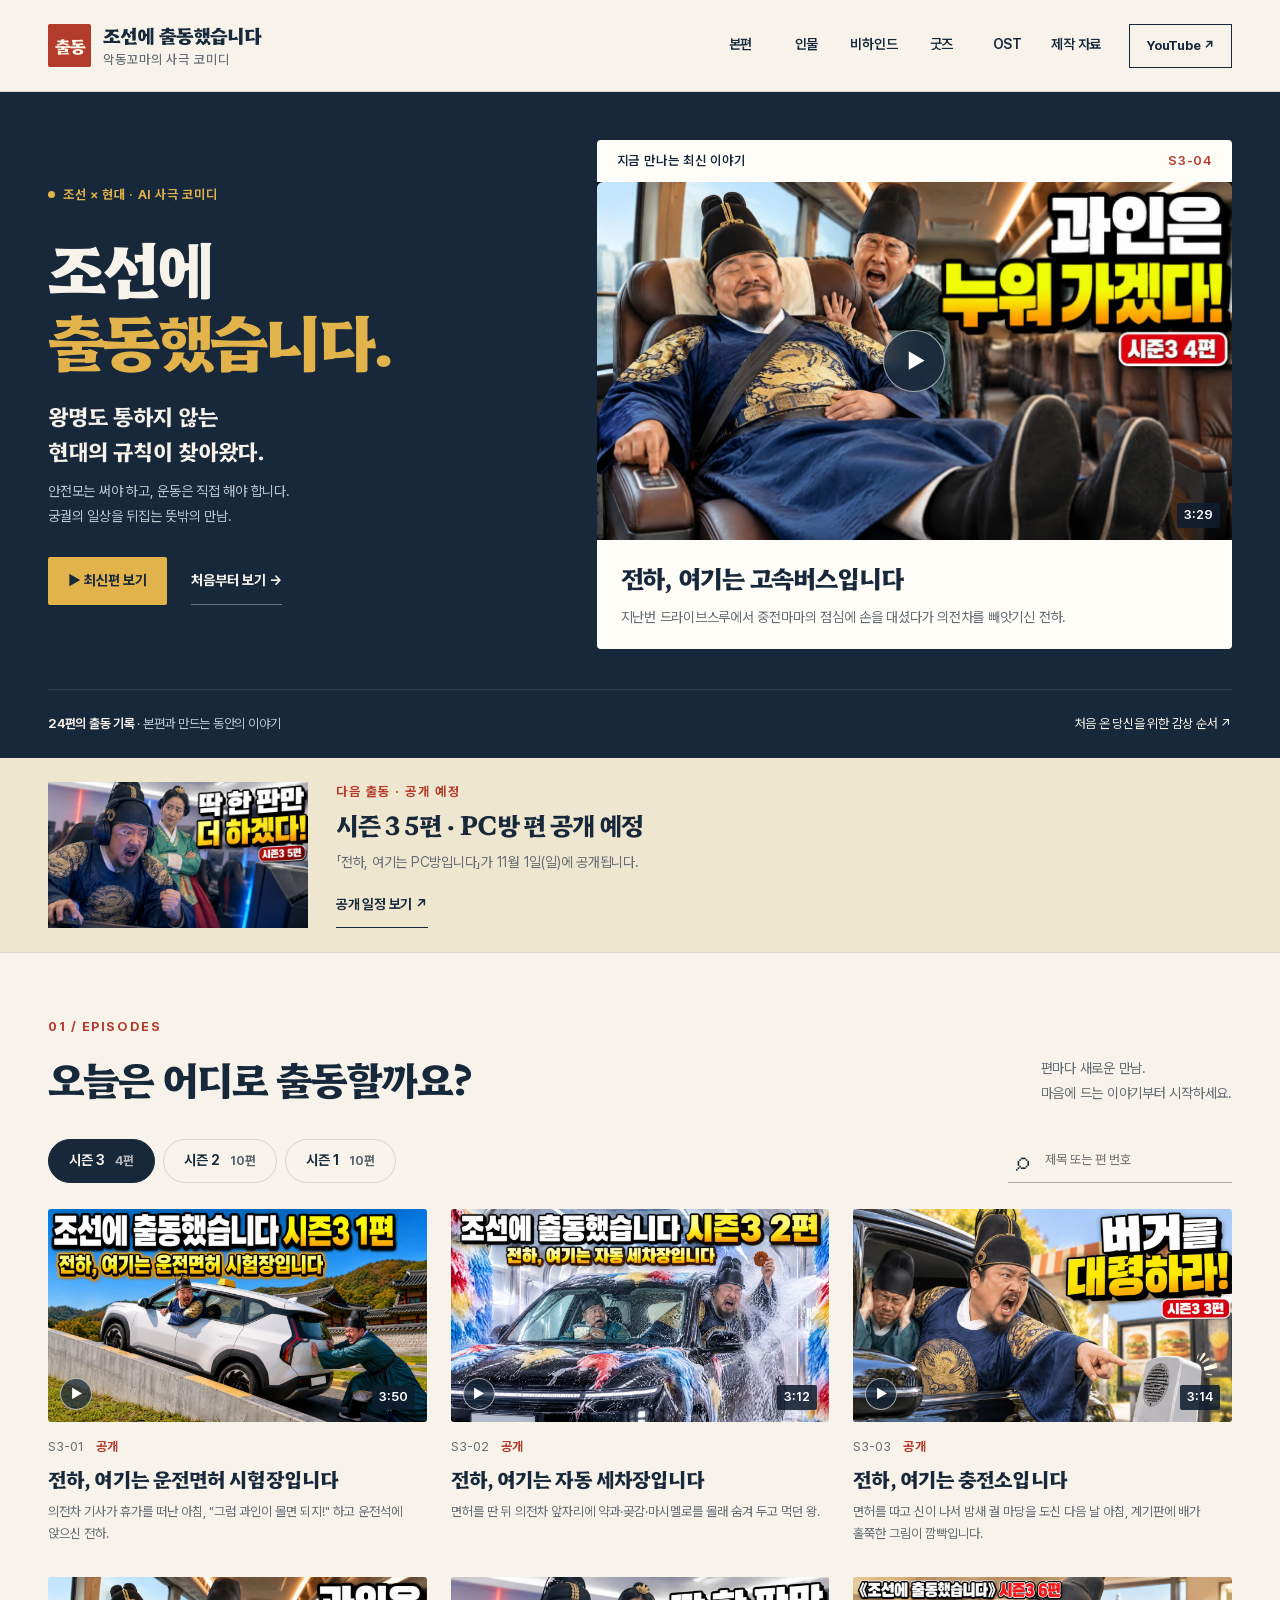
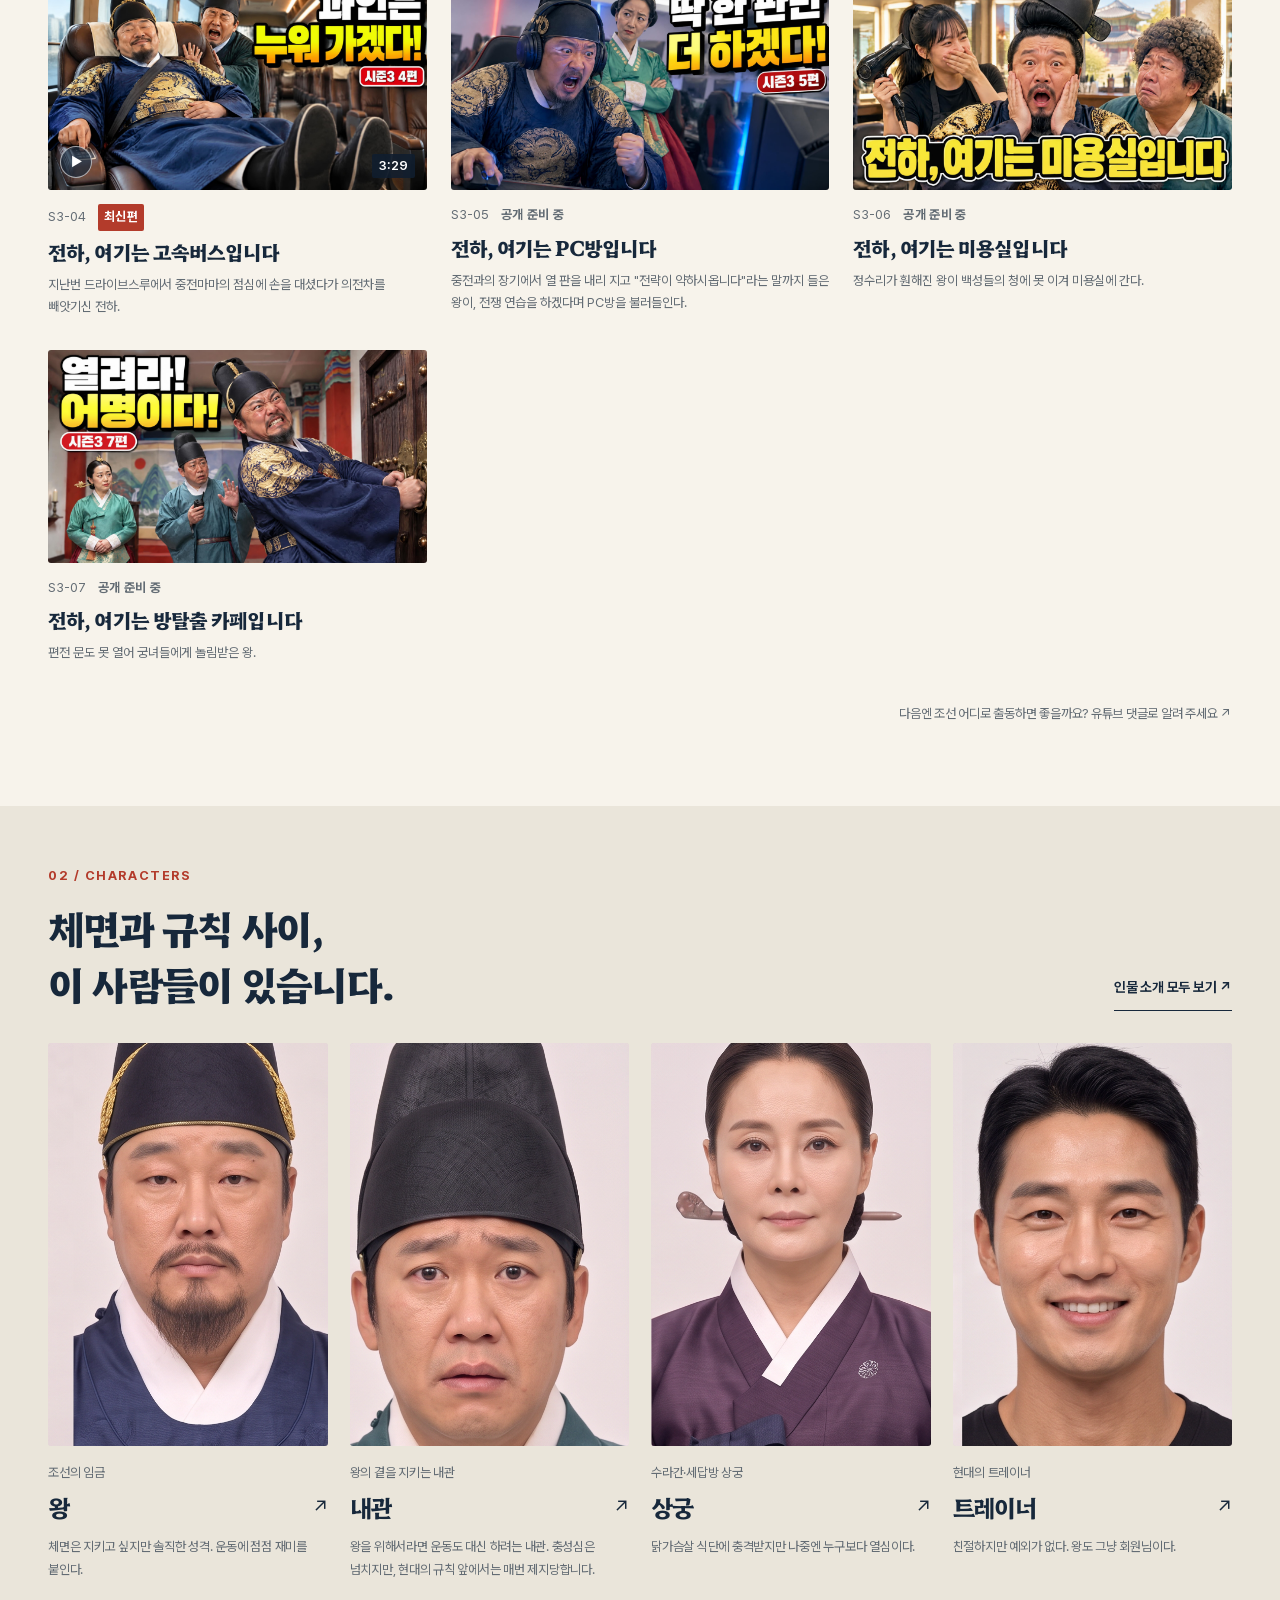
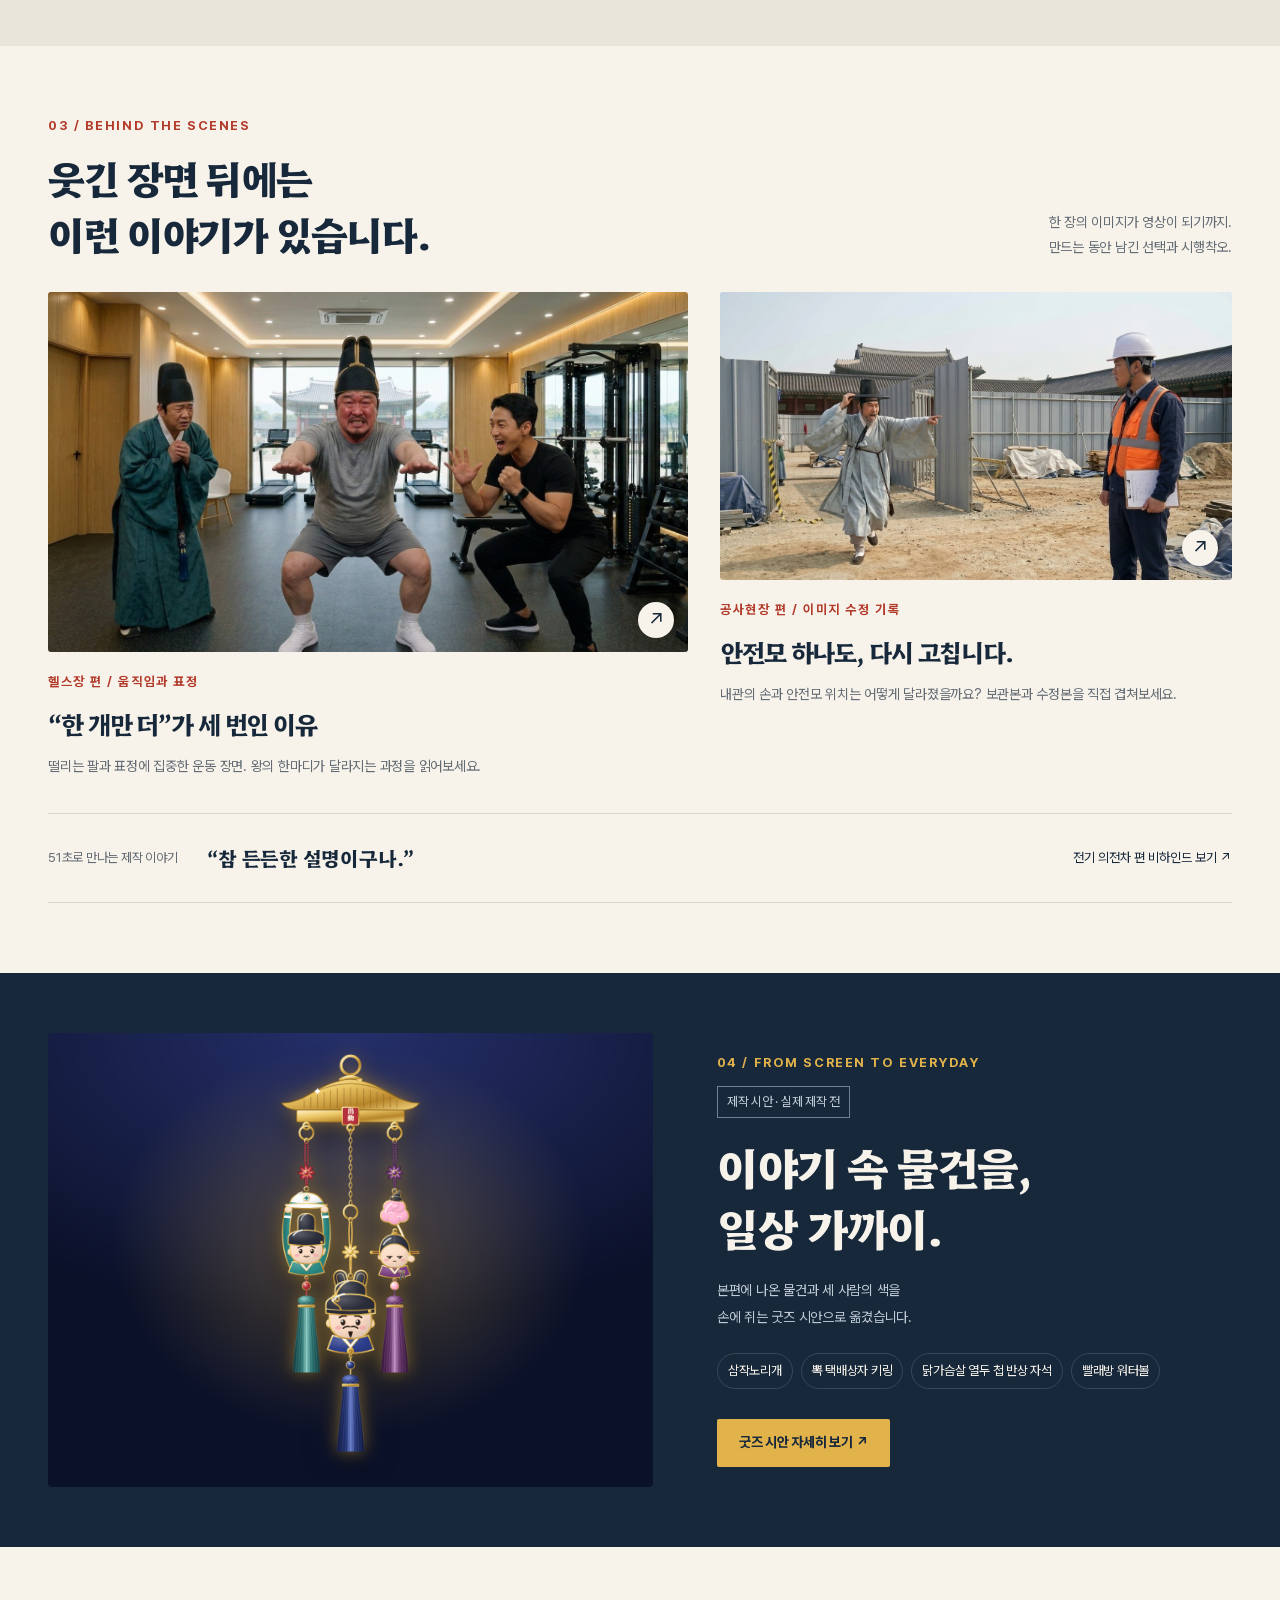
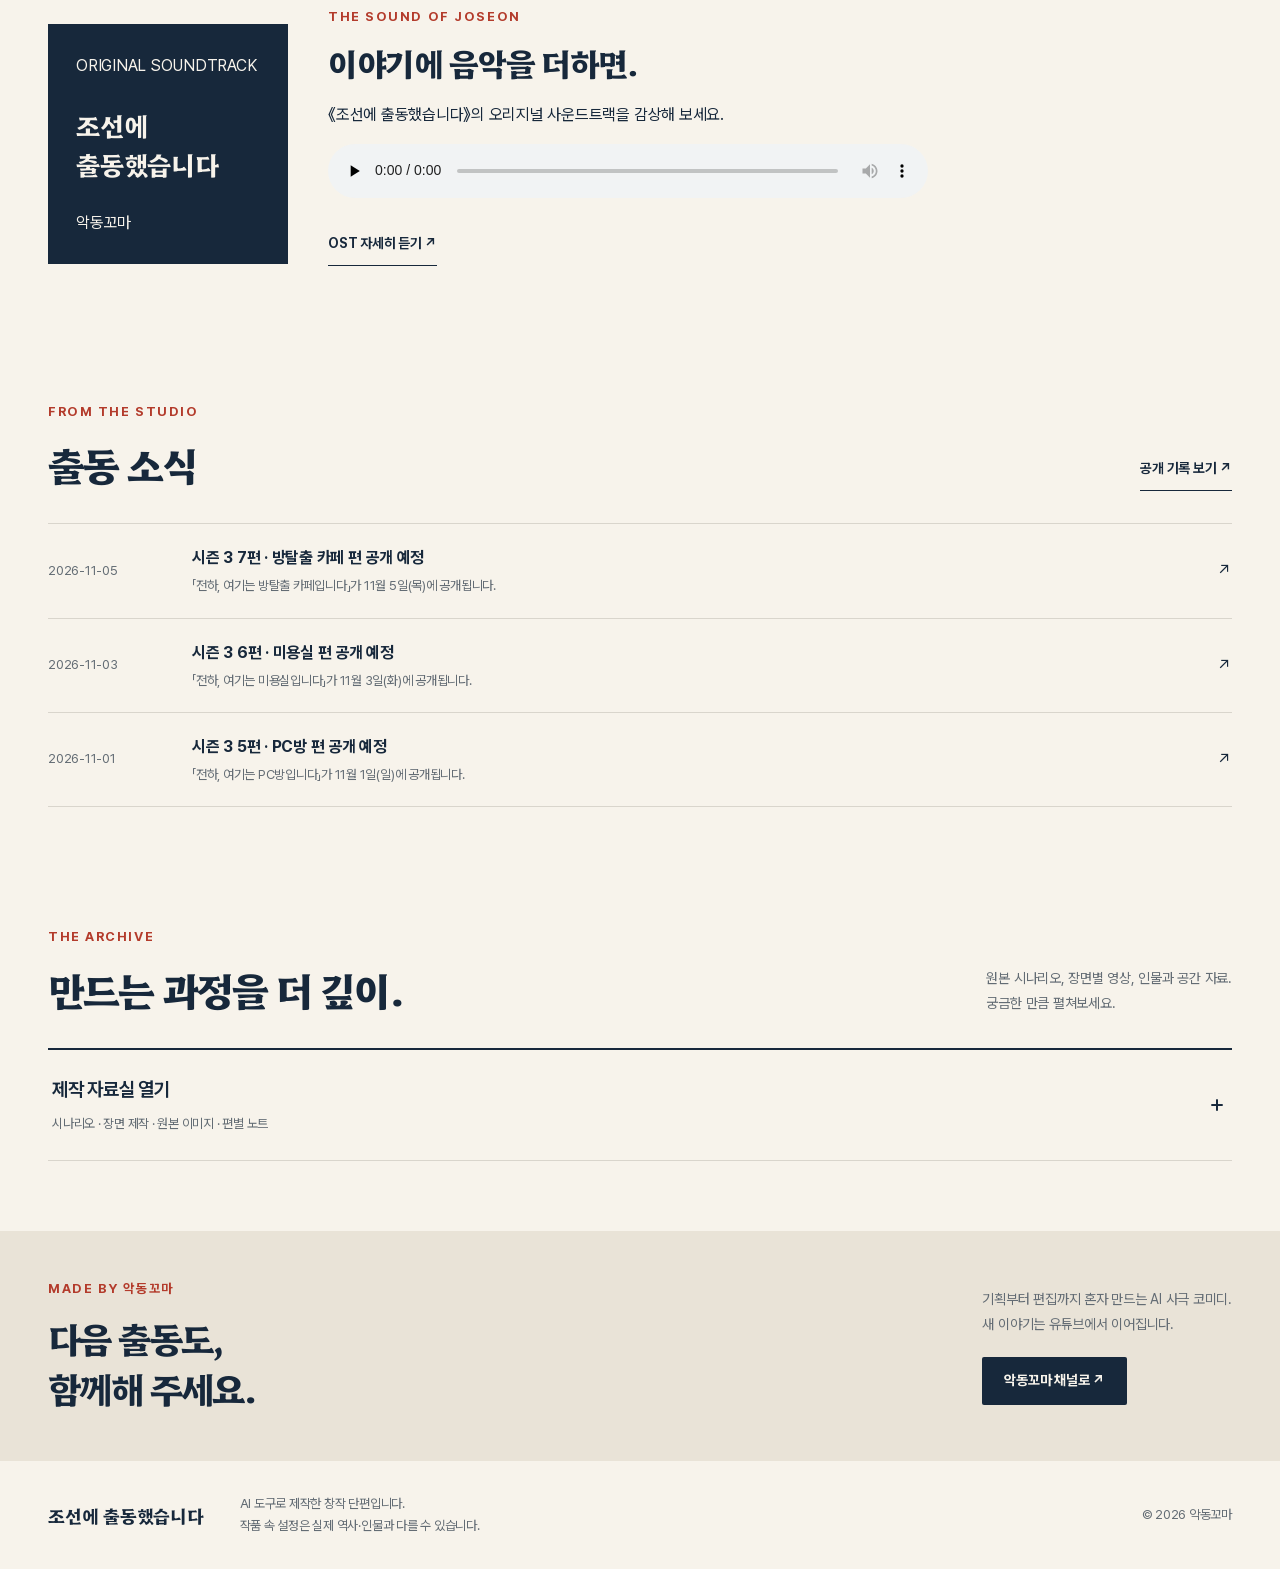
==== commit f5be611d: "Update public episode archive" ====
--- a/index.html
+++ b/index.html
@@ -13,7 +13,7 @@
 <section class="hero-band" aria-labelledby="hero-title"><div class="site-shell dispatch-hero"><div class="dispatch-copy"><p class="kicker"><span class="live-dot" aria-hidden="true"></span> 조선 × 현대 · AI 사극 코미디</p><h1 id="hero-title">조선에<br><span>출동했습니다.</span></h1><p class="lead">왕명도 통하지 않는<br>현대의 규칙이 찾아왔다.</p><p class="includes">안전모는 써야 하고, 운동은 직접 해야 합니다.<br>궁궐의 일상을 뒤집는 뜻밖의 만남.</p><div class="dispatch-actions" id="hero-actions"></div></div><article class="slip" id="hero-slip" aria-label="최신 본편" hidden></article></div><div class="site-shell series-line"><p id="dispatched"></p><a href="content.html?type=watchOrders&id=start-to-finish">처음 온 당신을 위한 감상 순서 ↗</a></div></section>
 <aside class="tape" id="next-up" hidden></aside>
 <section class="release-band" id="release-section" aria-labelledby="release-title" hidden><div class="site-shell release-notice" id="home-release"></div></section>
-<section class="site-shell records" id="episodes-section" aria-labelledby="records-title"><div class="section-heading"><div><p class="section-label">01 / EPISODES</p><h2 id="records-title">오늘은 어디로 출동할까요?</h2></div><p>편마다 새로운 만남.<br>마음에 드는 이야기부터 시작하세요.</p></div><div class="records-head"><div class="season-switch" role="group" aria-label="시즌 선택"><button type="button" data-season="2" aria-pressed="true" class="active">시즌 2 <span data-season-count="2"></span></button><button type="button" data-season="1" aria-pressed="false">시즌 1 <span data-season-count="1"></span></button></div><label class="search-wrap"><span aria-hidden="true">⌕</span><input class="records-search" type="search" id="search" aria-label="출동 기록 검색" placeholder="제목 또는 편 번호"></label></div><div class="record-grid" id="episode-grid" aria-live="polite"><p class="records-empty">출동 기록을 불러오고 있습니다.</p></div><p class="ask" id="ask" hidden></p></section>
+<section class="site-shell records" id="episodes-section" aria-labelledby="records-title"><div class="section-heading"><div><p class="section-label">01 / EPISODES</p><h2 id="records-title">오늘은 어디로 출동할까요?</h2></div><p>편마다 새로운 만남.<br>마음에 드는 이야기부터 시작하세요.</p></div><div class="records-head"><div class="season-switch" role="group" aria-label="시즌 선택"><button type="button" data-season="3" aria-pressed="true" class="active">시즌 3 <span data-season-count="3"></span></button><button type="button" data-season="2" aria-pressed="false">시즌 2 <span data-season-count="2"></span></button><button type="button" data-season="1" aria-pressed="false">시즌 1 <span data-season-count="1"></span></button></div><label class="search-wrap"><span aria-hidden="true">⌕</span><input class="records-search" type="search" id="search" aria-label="출동 기록 검색" placeholder="제목 또는 편 번호"></label></div><div class="record-grid" id="episode-grid" aria-live="polite"><p class="records-empty">출동 기록을 불러오고 있습니다.</p></div><p class="ask" id="ask" hidden></p></section>
 </div>
 <div id="companion-section"><section class="cast-band" id="characters-section" hidden><div class="site-shell"><div class="section-heading"><div><p class="section-label">02 / CHARACTERS</p><h2>체면과 규칙 사이,<br>이 사람들이 있습니다.</h2></div><a class="editorial-link" href="content.html?type=characters">인물 소개 모두 보기 ↗</a></div><div id="home-characters" class="cast-grid"></div></div></section></div>
 <section class="site-shell stories-section" id="inside" aria-labelledby="stories-title"><div class="section-heading"><div><p class="section-label">03 / BEHIND THE SCENES</p><h2 id="stories-title">웃긴 장면 뒤에는<br>이런 이야기가 있습니다.</h2></div><p>한 장의 이미지가 영상이 되기까지.<br>만드는 동안 남긴 선택과 시행착오.</p></div><div class="story-grid">
@@ -2278,5 +2278,215 @@
     "behindStory": null,
     "behindVideoNote": null,
     "progress": null
+  },
+  {
+    "id": "s3e1",
+    "season": 3,
+    "episode": 1,
+    "status": "complete",
+    "title": "전하, 여기는 운전면허 시험장입니다",
+    "synopsis": "의전차 기사가 휴가를 떠난 아침, \"그럼 과인이 몰면 되지!\" 하고 운전석에 앉으신 전하. 와이퍼를 보고 수레가 손을 흔든다 하시고, 경적이 울리자 내관은 대포라며 두 팔 벌려 전하를 지키는 소동 끝에 운전면허 시험장이 통째로 조선에 출동했습니다.",
+    "youtube": "https://www.youtube.com/watch?v=DX_3vDCUqFw",
+    "duration": "3:50",
+    "thumbnail": "assets/s3e1-thumb.png",
+    "stills": [],
+    "script": null,
+    "behindVideo": null,
+    "scriptPublished": false,
+    "behindPublished": false,
+    "dispatchTarget": "운전면허 시험장",
+    "dispatchReason": "의전차 기사가 휴가를 떠난 아침, \"그럼 과인이 몰면 되지!\" 하고 운전석에 앉으신 전하.",
+    "updatedAt": "2026-10-29T22:34:11.683523+00:00",
+    "scriptText": null,
+    "scenes": [],
+    "productionNote": null,
+    "note": null,
+    "guide": null,
+    "guideScript": null,
+    "makingOf": null,
+    "revision": null,
+    "behindStory": null,
+    "behindVideoNote": null,
+    "progress": null
+  },
+  {
+    "id": "s3e2",
+    "season": 3,
+    "episode": 2,
+    "status": "complete",
+    "title": "전하, 여기는 자동 세차장입니다",
+    "synopsis": "면허를 딴 뒤 의전차 앞자리에 약과·곶감·마시멜로를 몰래 숨겨 두고 먹던 왕. 내일 중전이 그 앞자리에 앉겠다고 하자, 들키기 전에 차를 치우려고 궐 문밖에 나타난 자동 세차장으로 향한다. \"겉만 하라\"는 어명에도 기계는 프리미엄 무료 업그레이드를 외치고, 숨겨 둔 간식은 하나씩 굴러 나오는데…",
+    "youtube": "https://www.youtube.com/watch?v=xBJ2tGdUdz8",
+    "duration": "3:12",
+    "thumbnail": "assets/s3e2-thumb.png",
+    "stills": [],
+    "script": null,
+    "behindVideo": null,
+    "scriptPublished": false,
+    "behindPublished": false,
+    "dispatchTarget": "자동 세차장",
+    "dispatchReason": "면허를 딴 뒤 의전차 앞자리에 약과·곶감·마시멜로를 몰래 숨겨 두고 먹던 왕.",
+    "updatedAt": "2026-10-29T22:34:11.691545+00:00",
+    "scriptText": null,
+    "scenes": [],
+    "productionNote": null,
+    "note": null,
+    "guide": null,
+    "guideScript": null,
+    "makingOf": null,
+    "revision": null,
+    "behindStory": null,
+    "behindVideoNote": null,
+    "progress": null
+  },
+  {
+    "id": "s3e3",
+    "season": 3,
+    "episode": 3,
+    "status": "complete",
+    "title": "전하, 여기는 충전소입니다",
+    "synopsis": "면허를 따고 신이 나서 밤새 궐 마당을 도신 다음 날 아침, 계기판에 배가 홀쭉한 그림이 깜빡입니다. \"…굶었구나.\" 하시는 전하를 위해 내관은 수라간에서 참기름을 구해 오고, 중전마마는 한숨을 쉬며 카드를 전하가 아닌 내관 손에 쥐여 주십니다. \"전하 드리면 다 쓰시잖아요.\" 그렇게 전기차 충전소가 통째로 조선에 출동했습니다!",
+    "youtube": "https://www.youtube.com/watch?v=m31VzDePOp4",
+    "duration": "3:14",
+    "thumbnail": "assets/s3e3-thumb.png",
+    "stills": [],
+    "script": null,
+    "behindVideo": null,
+    "scriptPublished": false,
+    "behindPublished": false,
+    "dispatchTarget": "충전소",
+    "dispatchReason": "면허를 따고 신이 나서 밤새 궐 마당을 도신 다음 날 아침, 계기판에 배가 홀쭉한 그림이 깜빡입니다.",
+    "updatedAt": "2026-10-29T22:34:11.700485+00:00",
+    "scriptText": null,
+    "scenes": [],
+    "productionNote": null,
+    "note": null,
+    "guide": null,
+    "guideScript": null,
+    "makingOf": null,
+    "revision": null,
+    "behindStory": null,
+    "behindVideoNote": null,
+    "progress": null
+  },
+  {
+    "id": "s3e4",
+    "season": 3,
+    "episode": 4,
+    "status": "complete",
+    "title": "전하, 여기는 고속버스입니다",
+    "synopsis": "지난번 드라이브스루에서 중전마마의 점심에 손을 대셨다가 의전차를 빼앗기신 전하. 때마침 고속버스를 꼭 타 보시라는 백성들의 상소가 바닥까지 길게 풀려 내려오고, 마흔 명이 함께 타는 큰 가마라는 말에 전하는 터미널로 향하십니다.",
+    "youtube": "https://www.youtube.com/watch?v=hJWKtj1Zd08",
+    "duration": "3:29",
+    "thumbnail": "assets/s3e4-thumb.png",
+    "stills": [],
+    "script": null,
+    "behindVideo": null,
+    "scriptPublished": false,
+    "behindPublished": false,
+    "dispatchTarget": "고속버스",
+    "dispatchReason": "지난번 드라이브스루에서 중전마마의 점심에 손을 대셨다가 의전차를 빼앗기신 전하.",
+    "updatedAt": "2026-10-29T22:34:11.709703+00:00",
+    "scriptText": null,
+    "scenes": [],
+    "productionNote": null,
+    "note": null,
+    "guide": null,
+    "guideScript": null,
+    "makingOf": null,
+    "revision": null,
+    "behindStory": null,
+    "behindVideoNote": null,
+    "progress": null
+  },
+  {
+    "id": "s3e5",
+    "season": 3,
+    "episode": 5,
+    "status": "complete",
+    "title": "전하, 여기는 PC방입니다",
+    "synopsis": "중전과의 장기에서 열 판을 내리 지고 \"전략이 약하시옵니다\"라는 말까지 들은 왕이, 전쟁 연습을 하겠다며 PC방을 불러들인다. 하지만 게임에서는 옆에서 따라 하던 내관에게도 지고, 오기로 밤을 새우던 중 찾아온 중전에게 처음 해 보는 게임 한 판으로 또 지고 만다.",
+    "youtube": null,
+    "duration": "3:08",
+    "thumbnail": "assets/s3e5-thumb.png",
+    "stills": [],
+    "script": null,
+    "behindVideo": null,
+    "scriptPublished": false,
+    "behindPublished": false,
+    "dispatchTarget": "PC방",
+    "dispatchReason": "중전과의 장기에서 열 판을 내리 지고 \"전략이 약하시옵니다\"라는 말까지 들은 왕이, 전쟁 연습을 하겠다며 PC방을 불러들인다.",
+    "updatedAt": "2026-10-29T22:34:11.716333+00:00",
+    "scriptText": null,
+    "scenes": [],
+    "productionNote": null,
+    "note": null,
+    "guide": null,
+    "guideScript": null,
+    "makingOf": null,
+    "revision": null,
+    "behindStory": null,
+    "behindVideoNote": null,
+    "progress": null
+  },
+  {
+    "id": "s3e6",
+    "season": 3,
+    "episode": 6,
+    "status": "complete",
+    "title": "전하, 여기는 미용실입니다",
+    "synopsis": "정수리가 훤해진 왕이 백성들의 청에 못 이겨 미용실에 간다. 그곳 디자이너는 5편 PC방에서 만난 알바생이지만, 왕은 노골적인 힌트에도 끝까지 눈치채지 못한다. 궐에 돌아와서야 알아본 순간, 중전에게 숨겨 온 밤샘 게임 비밀까지 들통난다.",
+    "youtube": null,
+    "duration": "3:00",
+    "thumbnail": "assets/s3e6-thumb.png",
+    "stills": [],
+    "script": null,
+    "behindVideo": null,
+    "scriptPublished": false,
+    "behindPublished": false,
+    "dispatchTarget": "미용실",
+    "dispatchReason": "정수리가 훤해진 왕이 백성들의 청에 못 이겨 미용실에 간다.",
+    "updatedAt": "2026-10-29T22:34:11.725481+00:00",
+    "scriptText": null,
+    "scenes": [],
+    "productionNote": null,
+    "note": null,
+    "guide": null,
+    "guideScript": null,
+    "makingOf": null,
+    "revision": null,
+    "behindStory": null,
+    "behindVideoNote": null,
+    "progress": null
+  },
+  {
+    "id": "s3e7",
+    "season": 3,
+    "episode": 7,
+    "status": "complete",
+    "title": "전하, 여기는 방탈출 카페입니다",
+    "synopsis": "편전 문도 못 열어 궁녀들에게 놀림받은 왕 → \"과인이 못 여는 문은 없다\"며 방탈출에 도전 → 왕이 낑낑대는 동안 중전이 뒤에서 조용히 다 열고, 왕은 매번 자기가 연 척 → 마지막에 첫 문이 밀면 열리는 비상문이었다는 사실이 밝혀짐",
+    "youtube": null,
+    "duration": "2:44",
+    "thumbnail": "assets/s3e7-thumb.png",
+    "stills": [],
+    "script": null,
+    "behindVideo": null,
+    "scriptPublished": false,
+    "behindPublished": false,
+    "dispatchTarget": "방탈출 카페",
+    "dispatchReason": "편전 문도 못 열어 궁녀들에게 놀림받은 왕.",
+    "updatedAt": "2026-10-29T22:34:11.734350+00:00",
+    "scriptText": null,
+    "scenes": [],
+    "productionNote": null,
+    "note": null,
+    "guide": null,
+    "guideScript": null,
+    "makingOf": null,
+    "revision": null,
+    "behindStory": null,
+    "behindVideoNote": null,
+    "progress": null
   }
-]</script><script src="app.js?v=20261014b" defer></script><script src="content-home.js?v=20261018b" defer></script></body></html>+]</script><script src="app.js?v=20261030a" defer></script><script src="content-home.js?v=20261018b" defer></script></body></html>
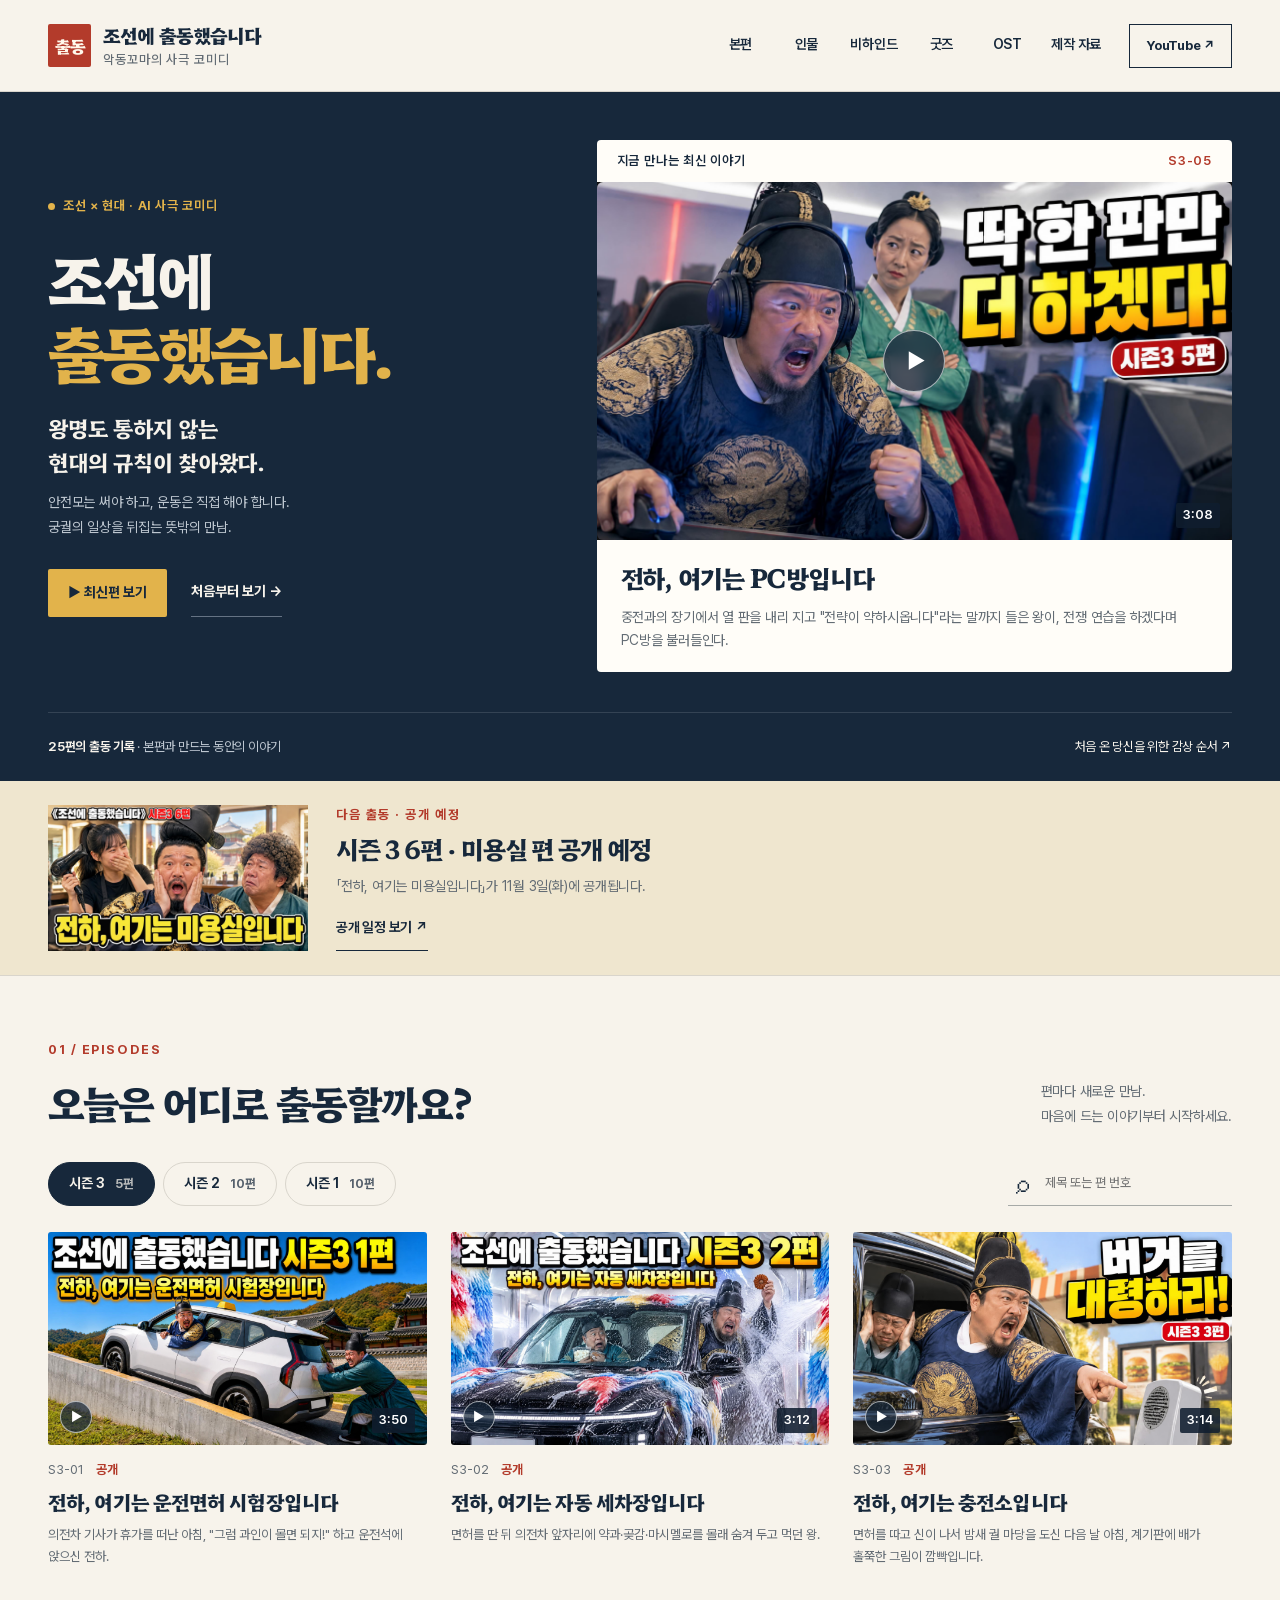
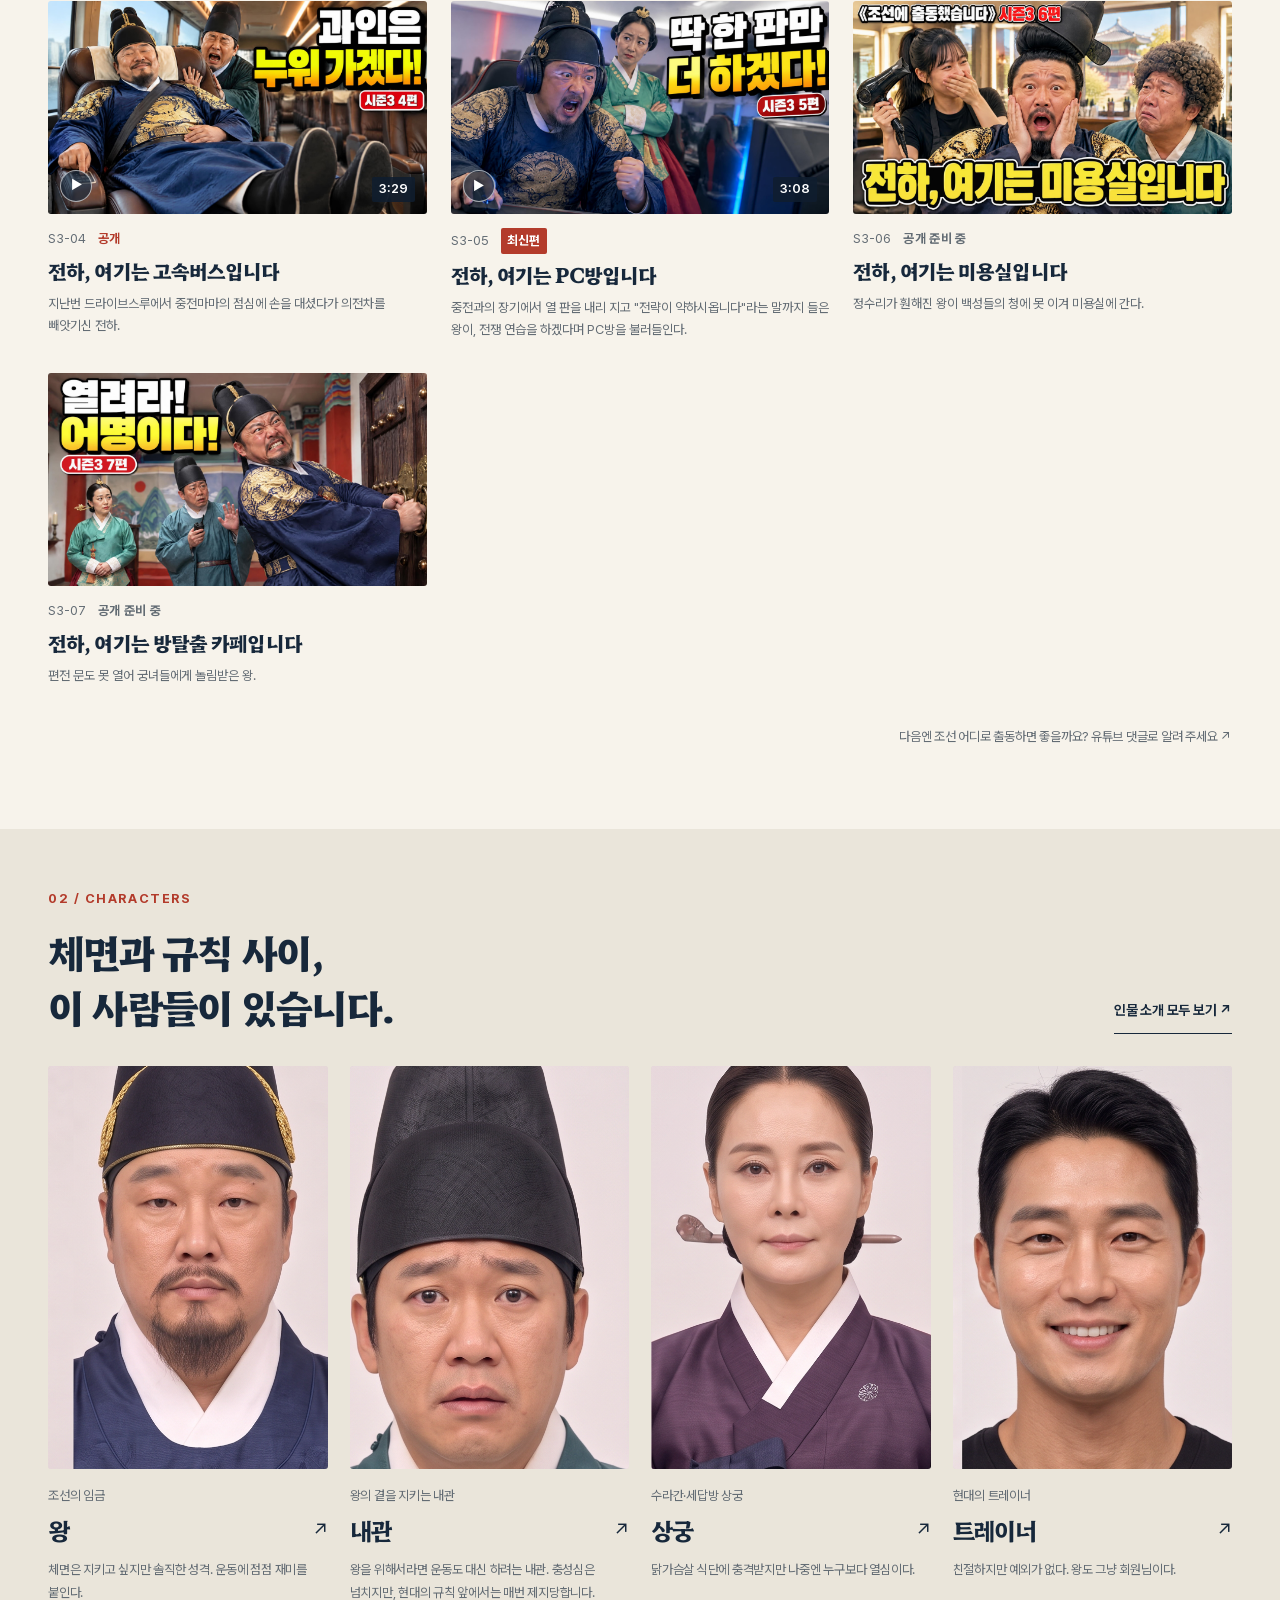
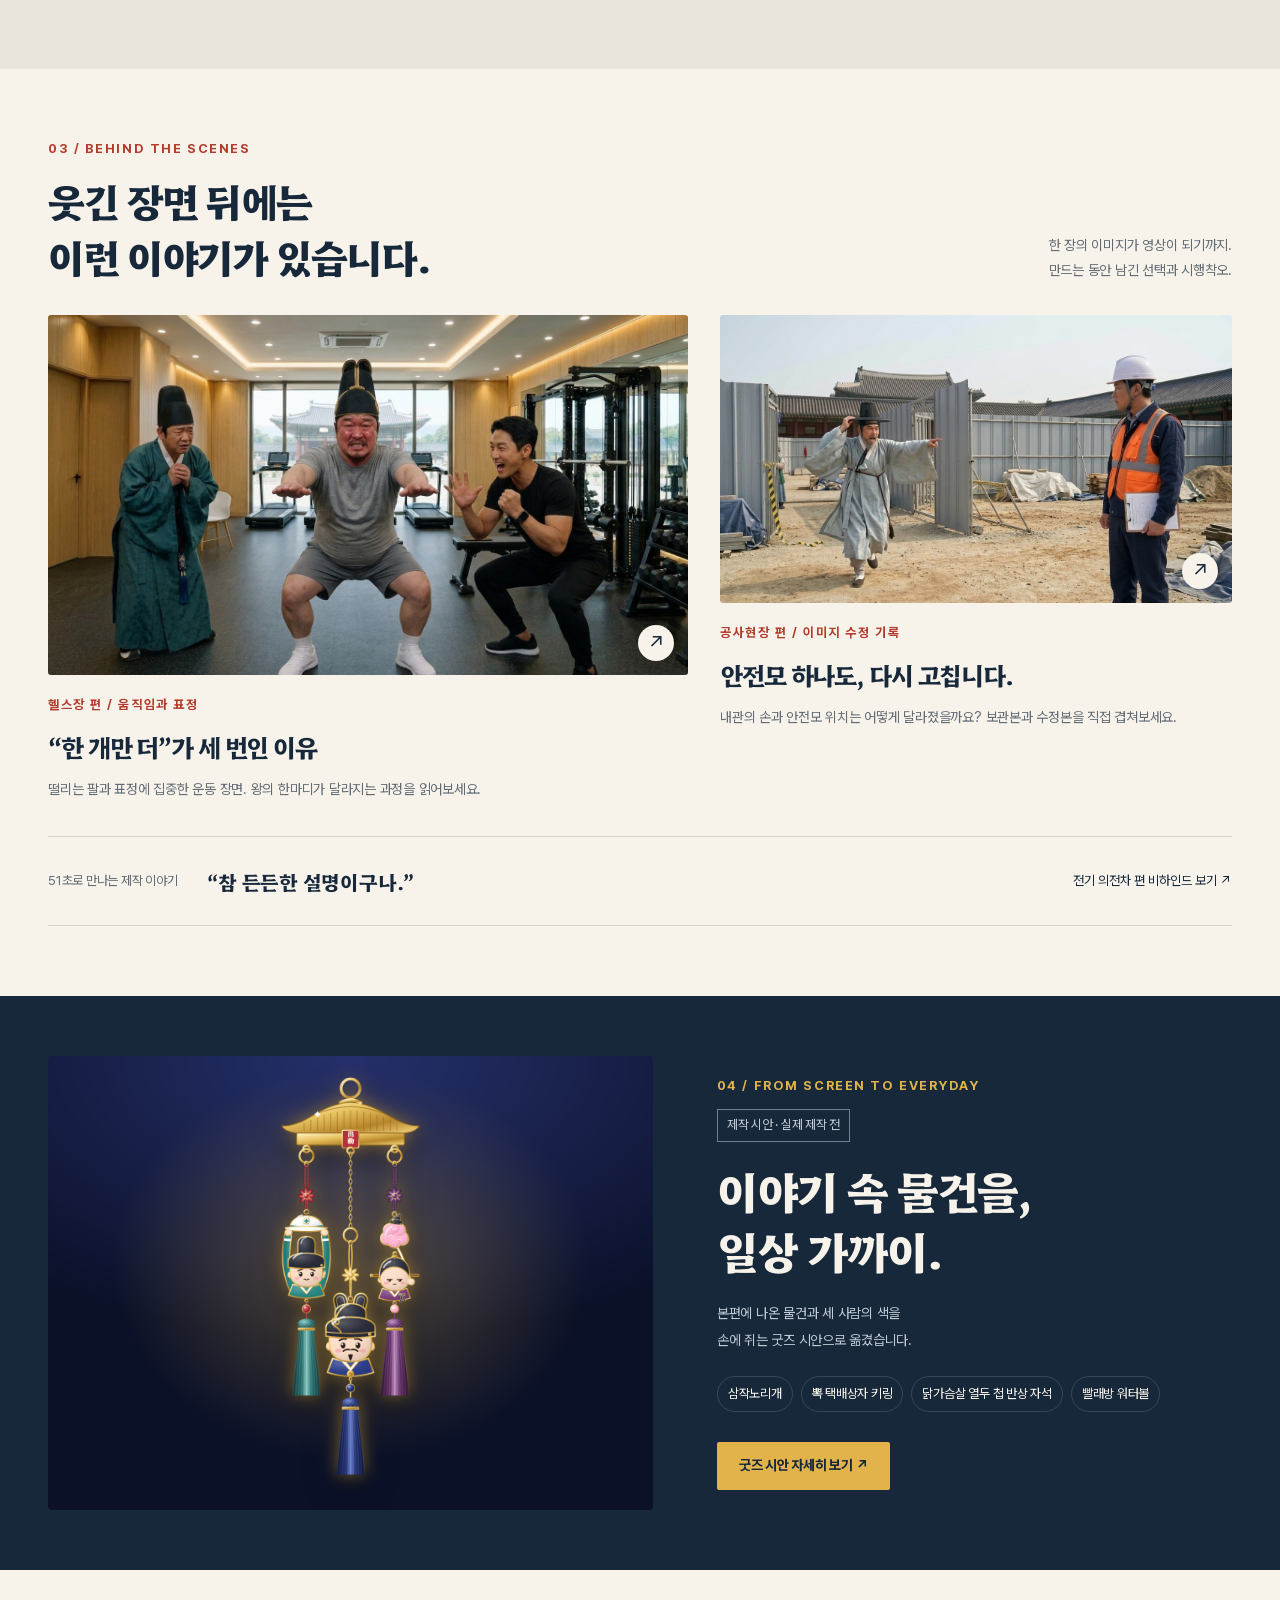
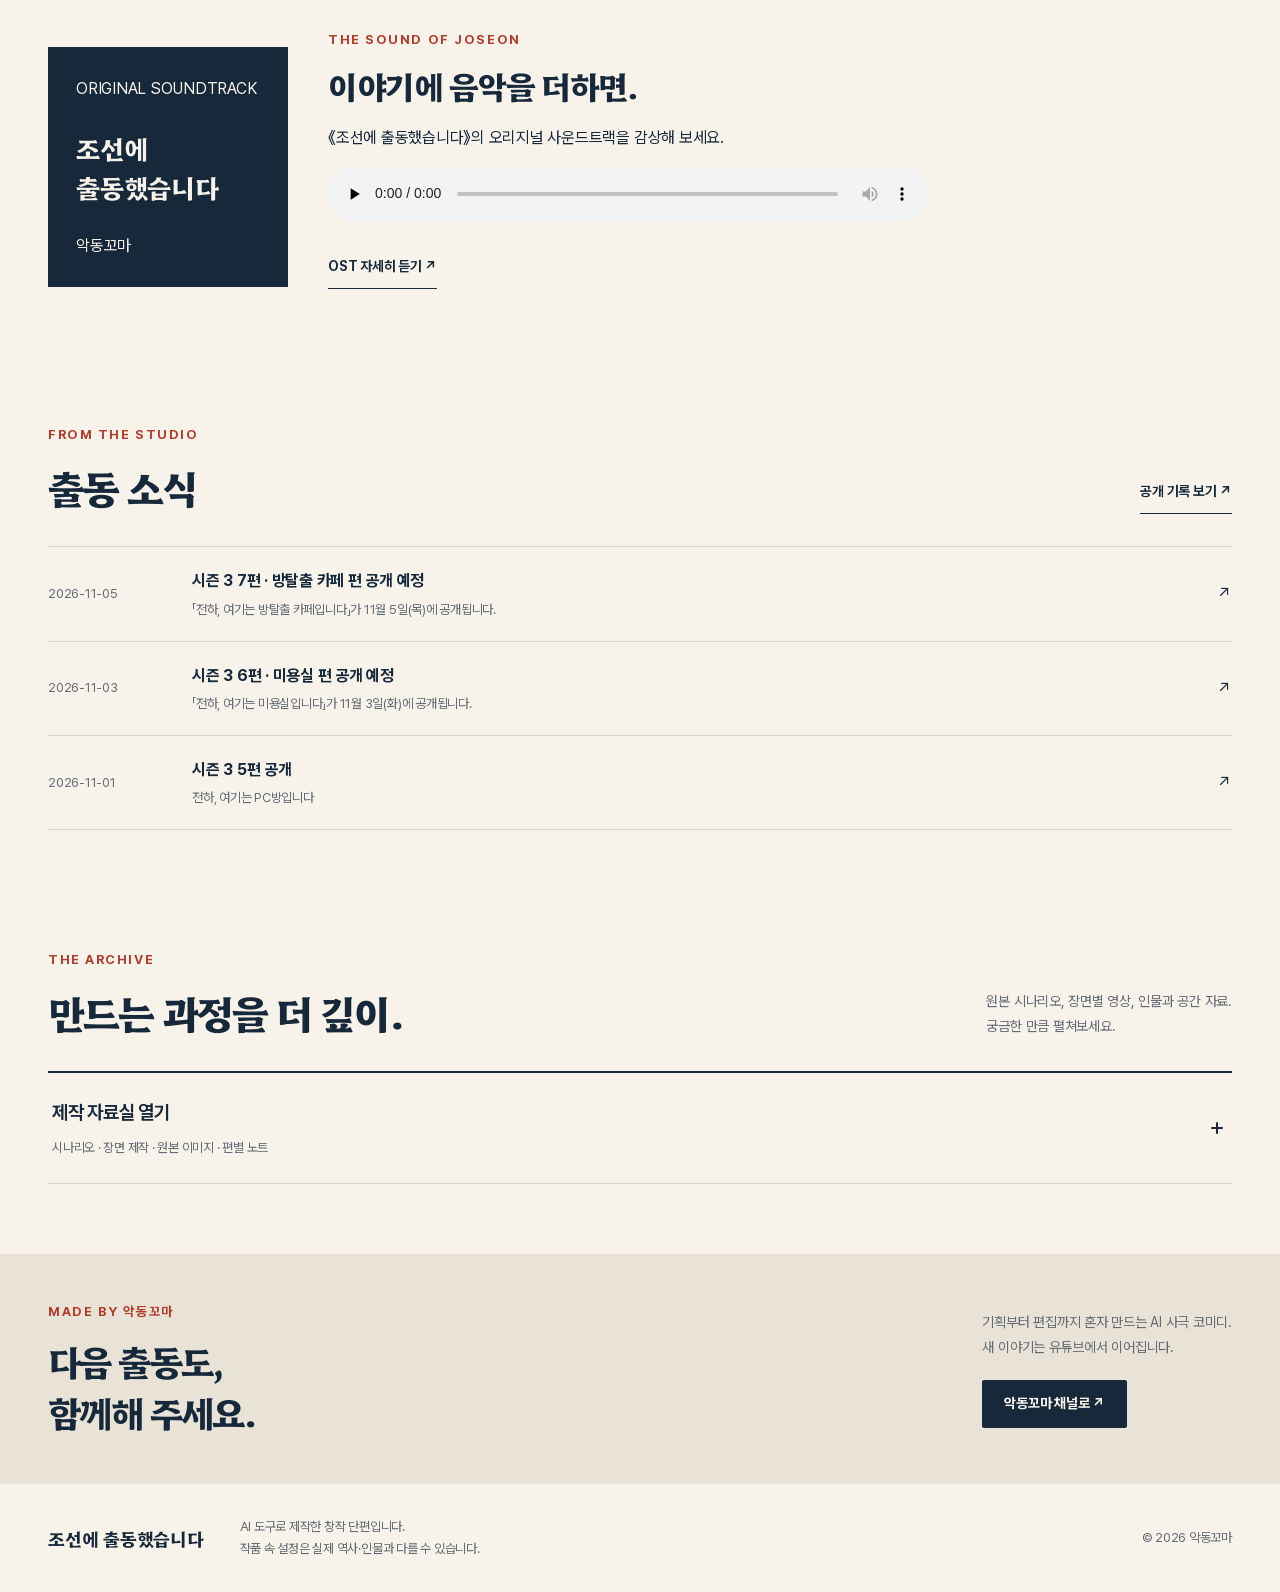
==== commit 7fa4fec8: "Update public episode archive" ====
--- a/index.html
+++ b/index.html
@@ -2406,7 +2406,7 @@
     "status": "complete",
     "title": "전하, 여기는 PC방입니다",
     "synopsis": "중전과의 장기에서 열 판을 내리 지고 \"전략이 약하시옵니다\"라는 말까지 들은 왕이, 전쟁 연습을 하겠다며 PC방을 불러들인다. 하지만 게임에서는 옆에서 따라 하던 내관에게도 지고, 오기로 밤을 새우던 중 찾아온 중전에게 처음 해 보는 게임 한 판으로 또 지고 만다.",
-    "youtube": null,
+    "youtube": "https://www.youtube.com/watch?v=8hT8nnaWirc",
     "duration": "3:08",
     "thumbnail": "assets/s3e5-thumb.png",
     "stills": [],
@@ -2416,7 +2416,7 @@
     "behindPublished": false,
     "dispatchTarget": "PC방",
     "dispatchReason": "중전과의 장기에서 열 판을 내리 지고 \"전략이 약하시옵니다\"라는 말까지 들은 왕이, 전쟁 연습을 하겠다며 PC방을 불러들인다.",
-    "updatedAt": "2026-10-29T22:34:11.716333+00:00",
+    "updatedAt": "2026-11-01T01:21:52.271628+00:00",
     "scriptText": null,
     "scenes": [],
     "productionNote": null,
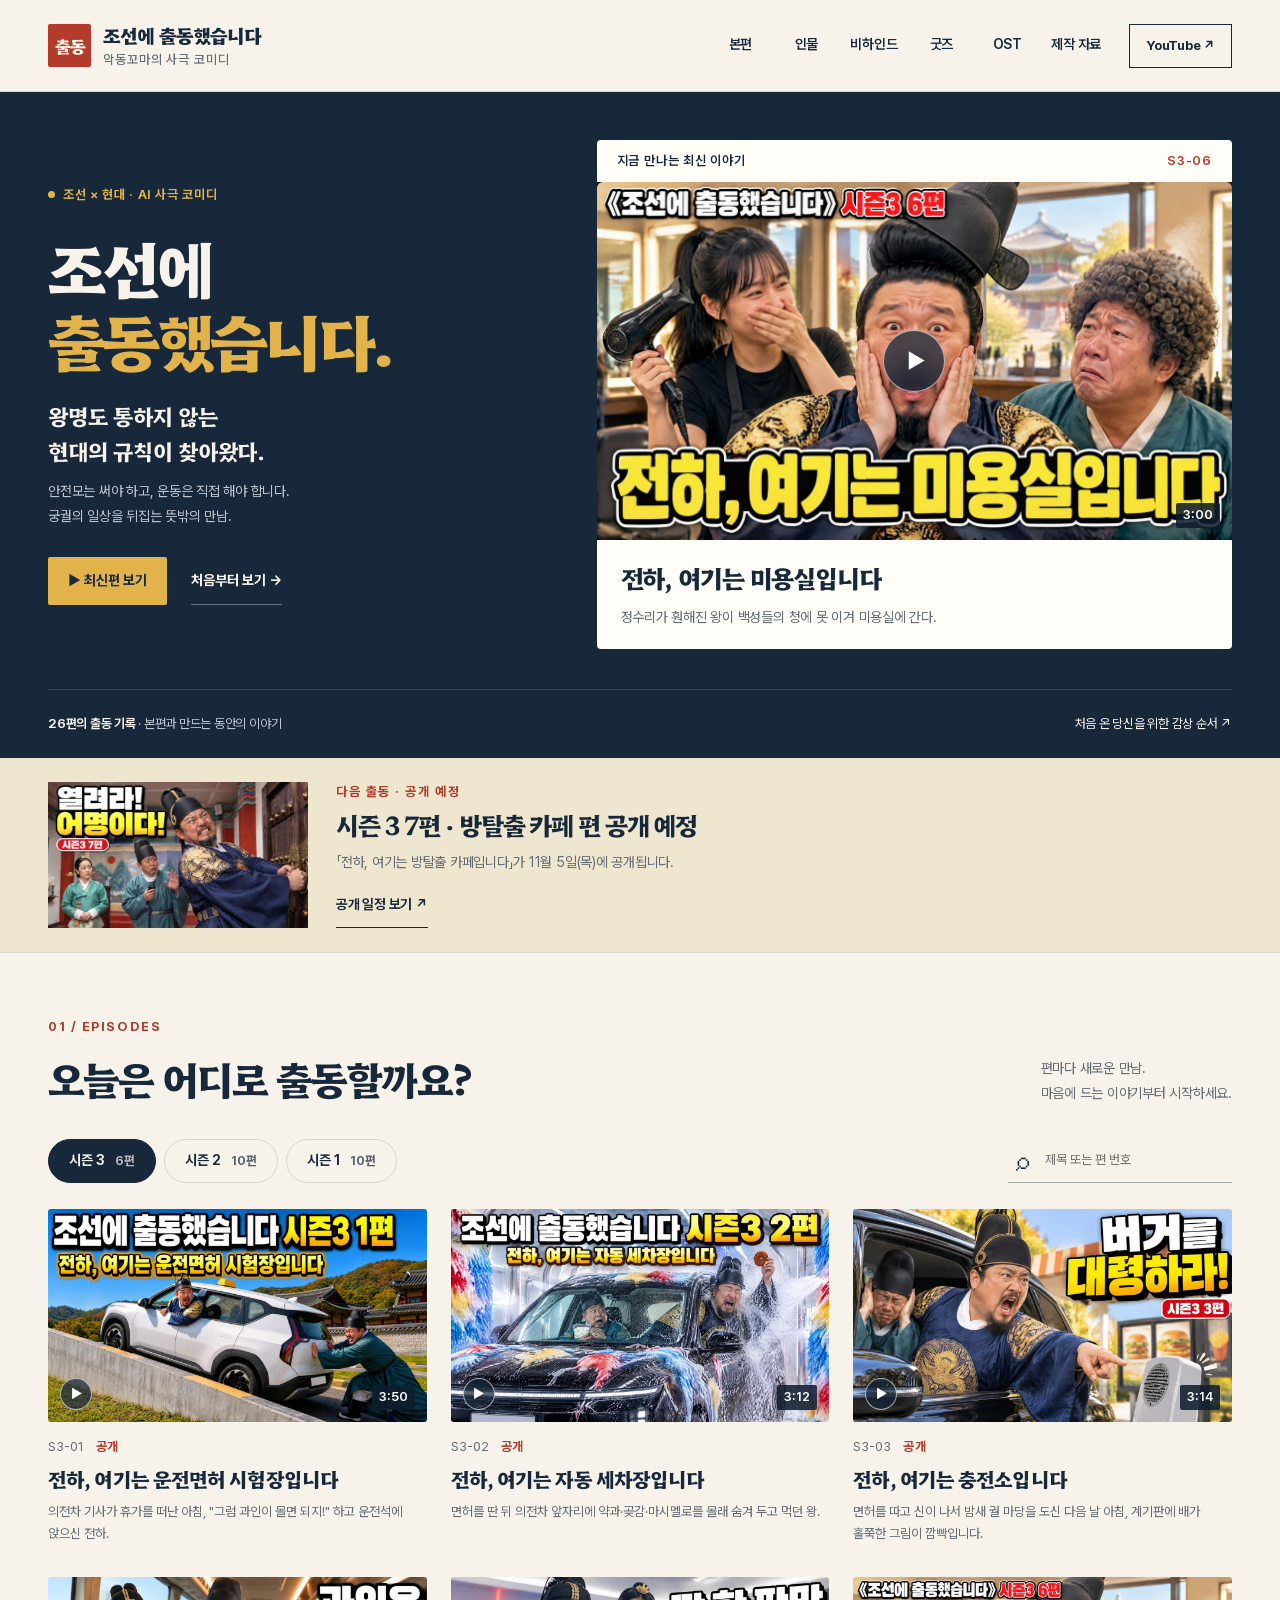
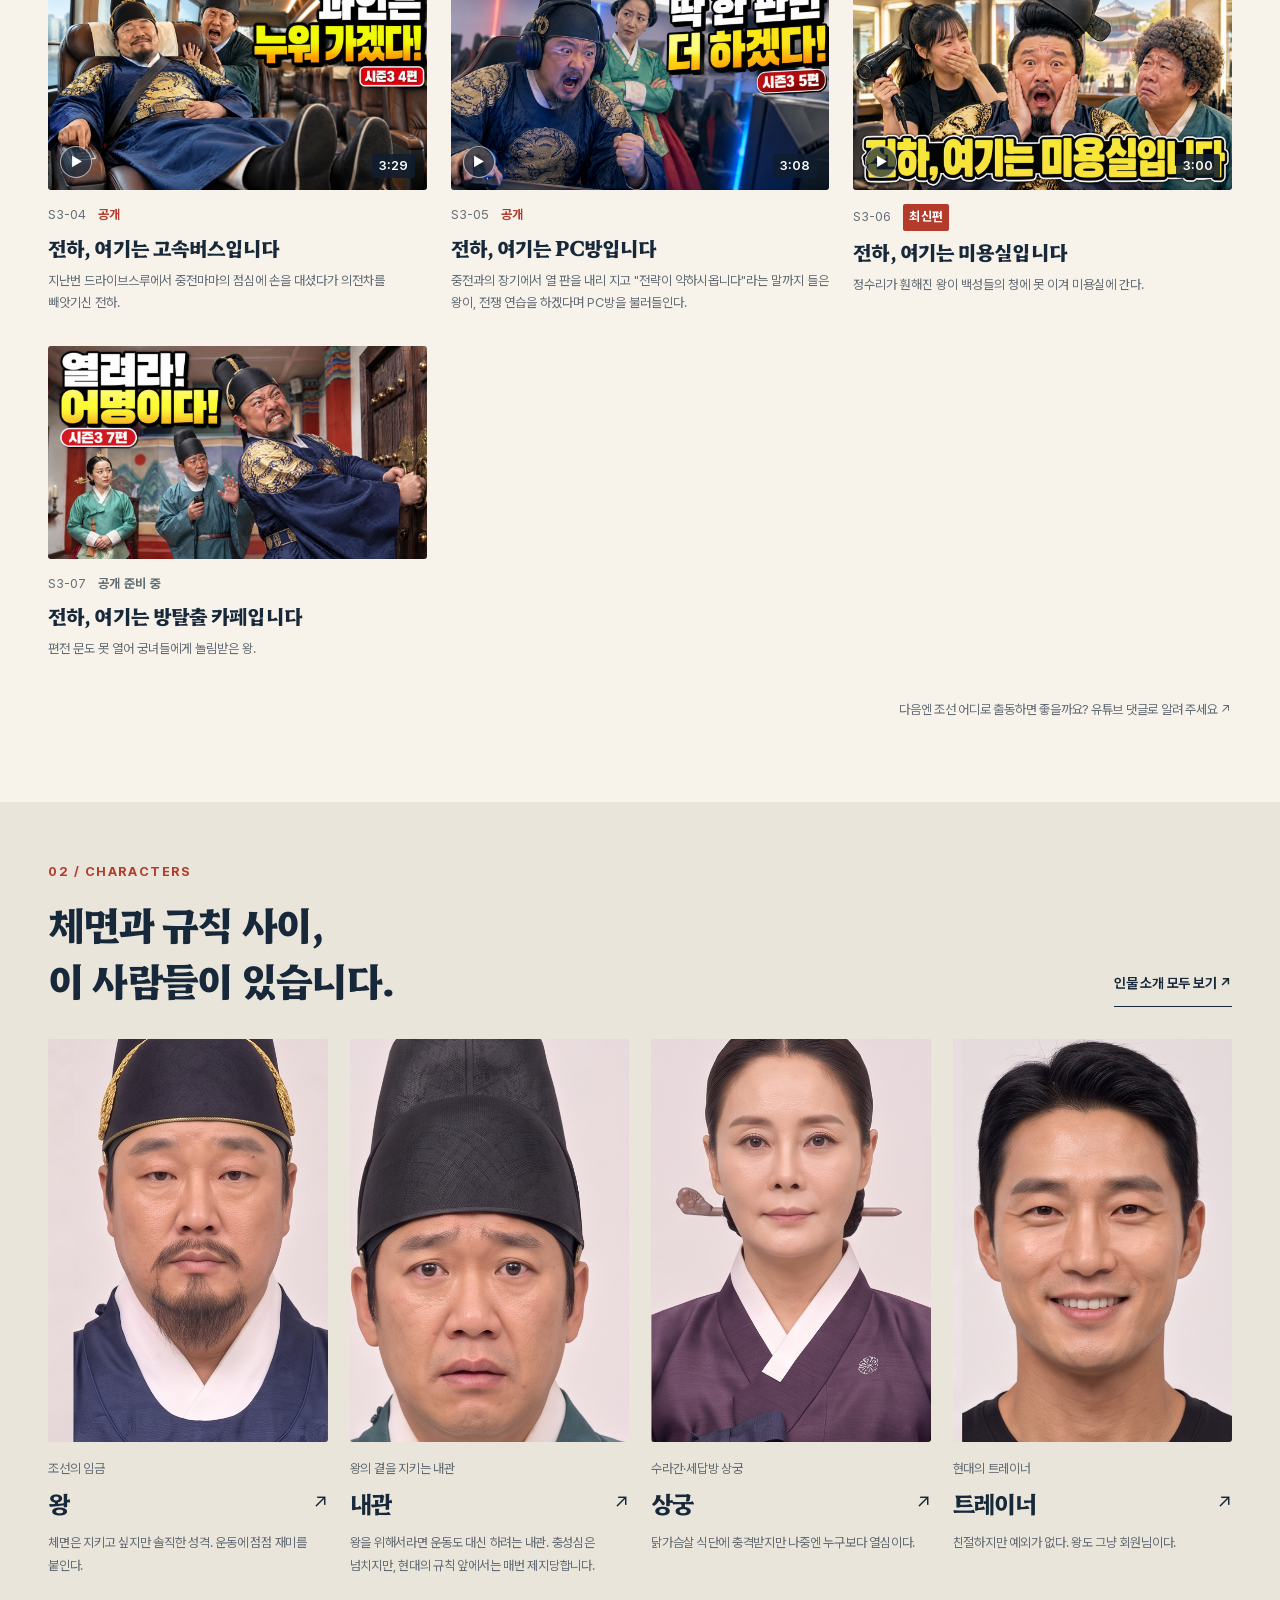
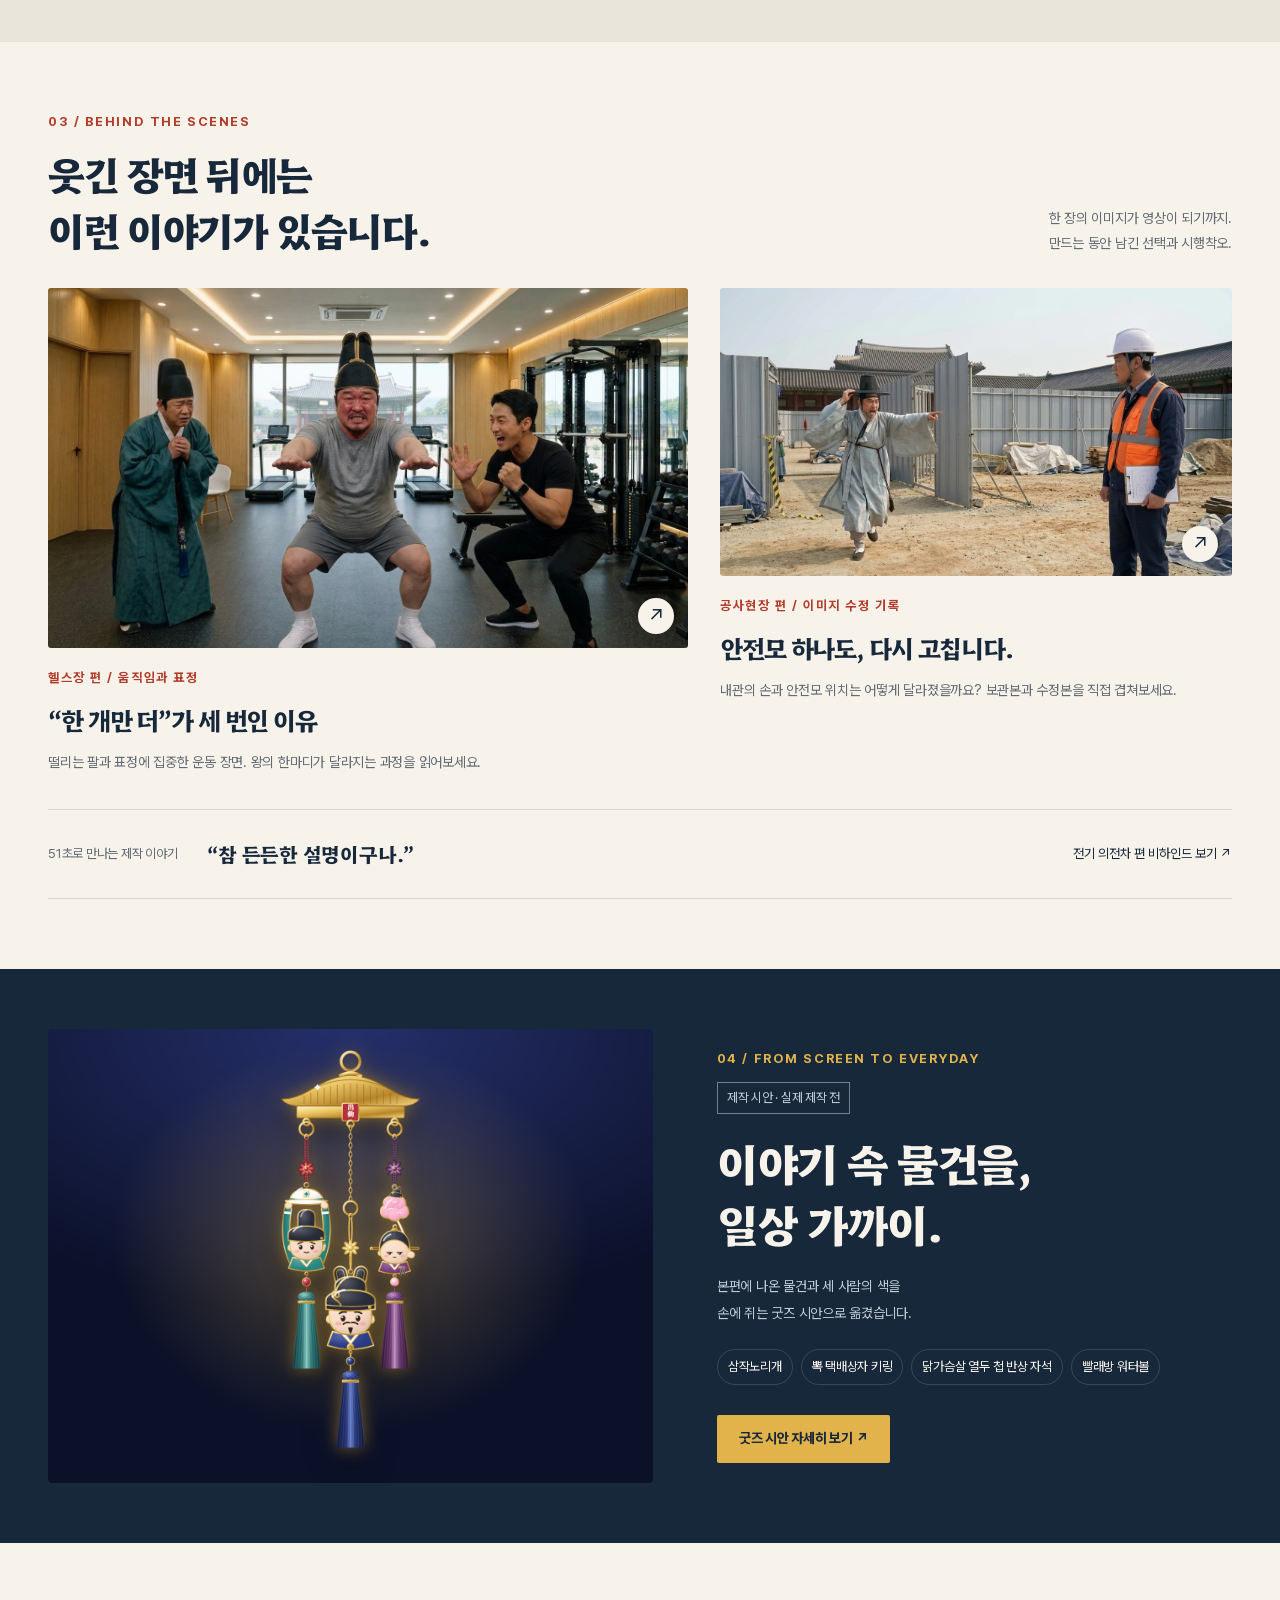
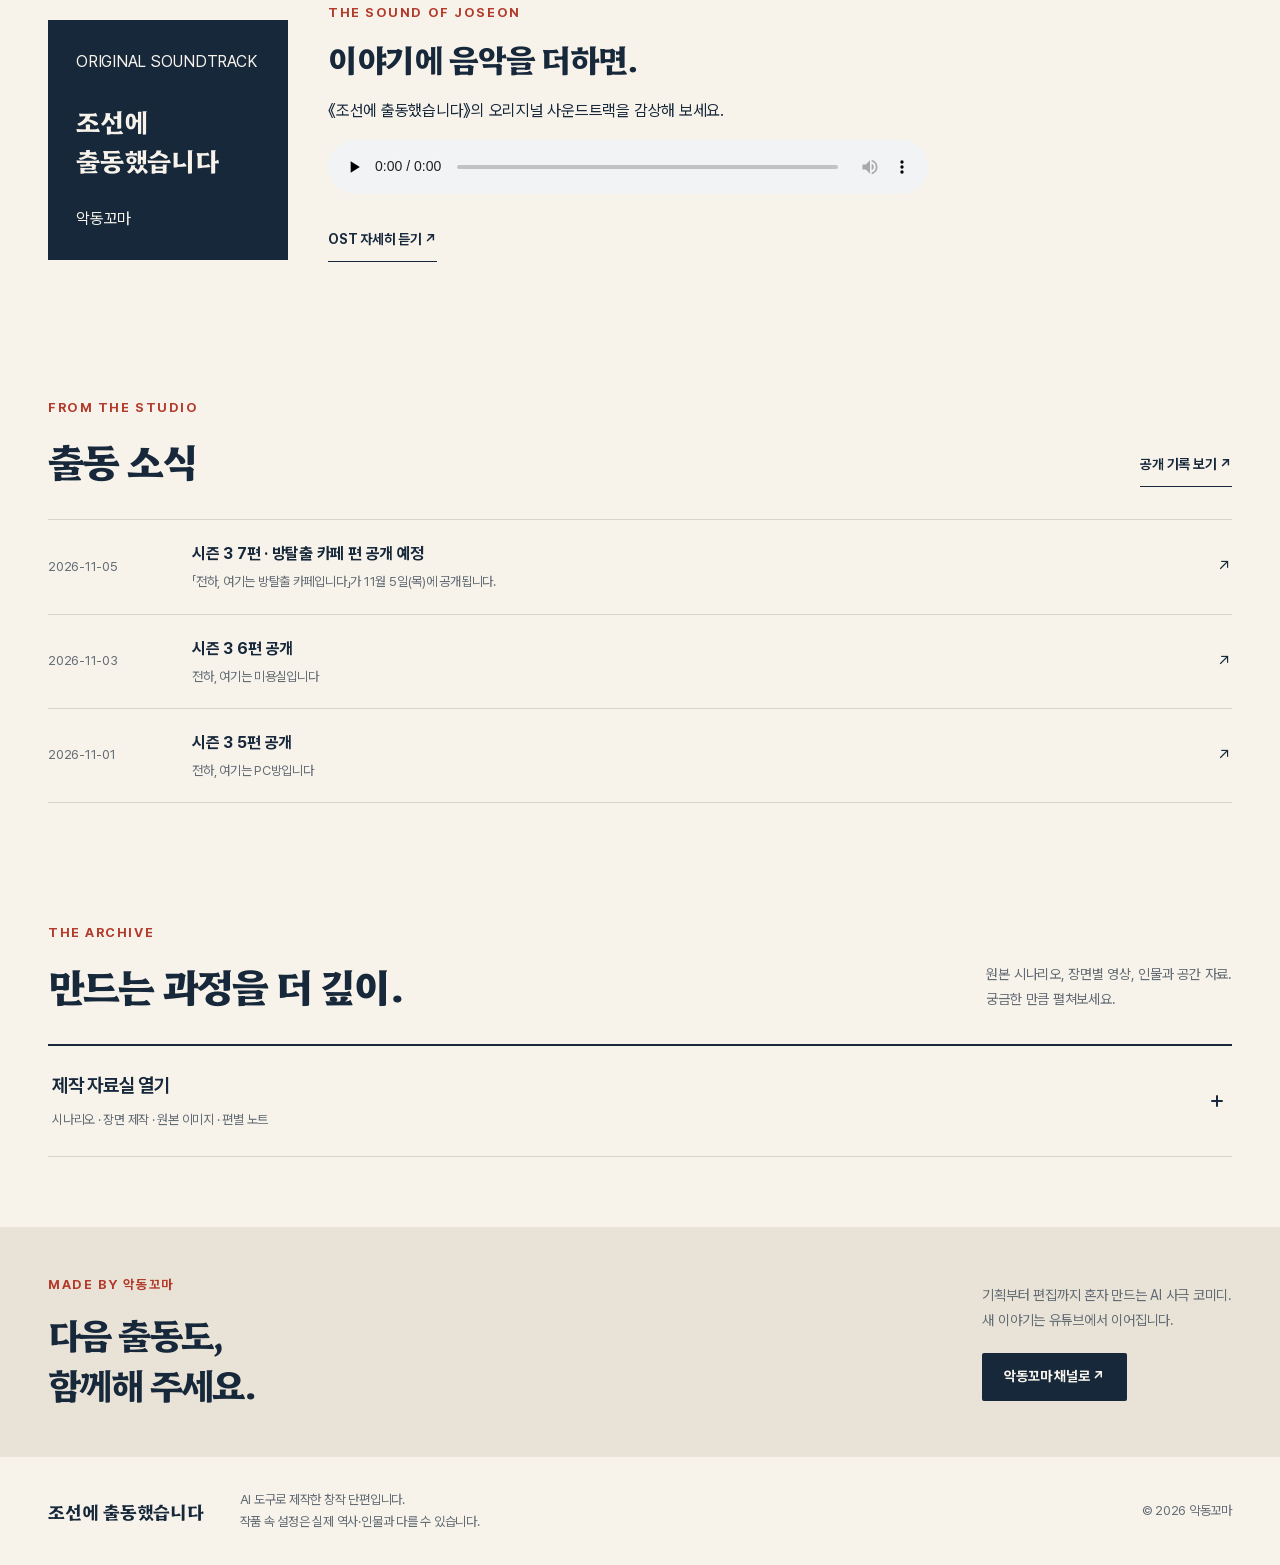
==== commit 6655ff19: "Update public episode archive" ====
--- a/index.html
+++ b/index.html
@@ -2436,7 +2436,7 @@
     "status": "complete",
     "title": "전하, 여기는 미용실입니다",
     "synopsis": "정수리가 훤해진 왕이 백성들의 청에 못 이겨 미용실에 간다. 그곳 디자이너는 5편 PC방에서 만난 알바생이지만, 왕은 노골적인 힌트에도 끝까지 눈치채지 못한다. 궐에 돌아와서야 알아본 순간, 중전에게 숨겨 온 밤샘 게임 비밀까지 들통난다.",
-    "youtube": null,
+    "youtube": "https://www.youtube.com/watch?v=TjaFgzOCZao",
     "duration": "3:00",
     "thumbnail": "assets/s3e6-thumb.png",
     "stills": [],
@@ -2446,7 +2446,7 @@
     "behindPublished": false,
     "dispatchTarget": "미용실",
     "dispatchReason": "정수리가 훤해진 왕이 백성들의 청에 못 이겨 미용실에 간다.",
-    "updatedAt": "2026-10-29T22:34:11.725481+00:00",
+    "updatedAt": "2026-11-03T10:30:17.523078+00:00",
     "scriptText": null,
     "scenes": [],
     "productionNote": null,
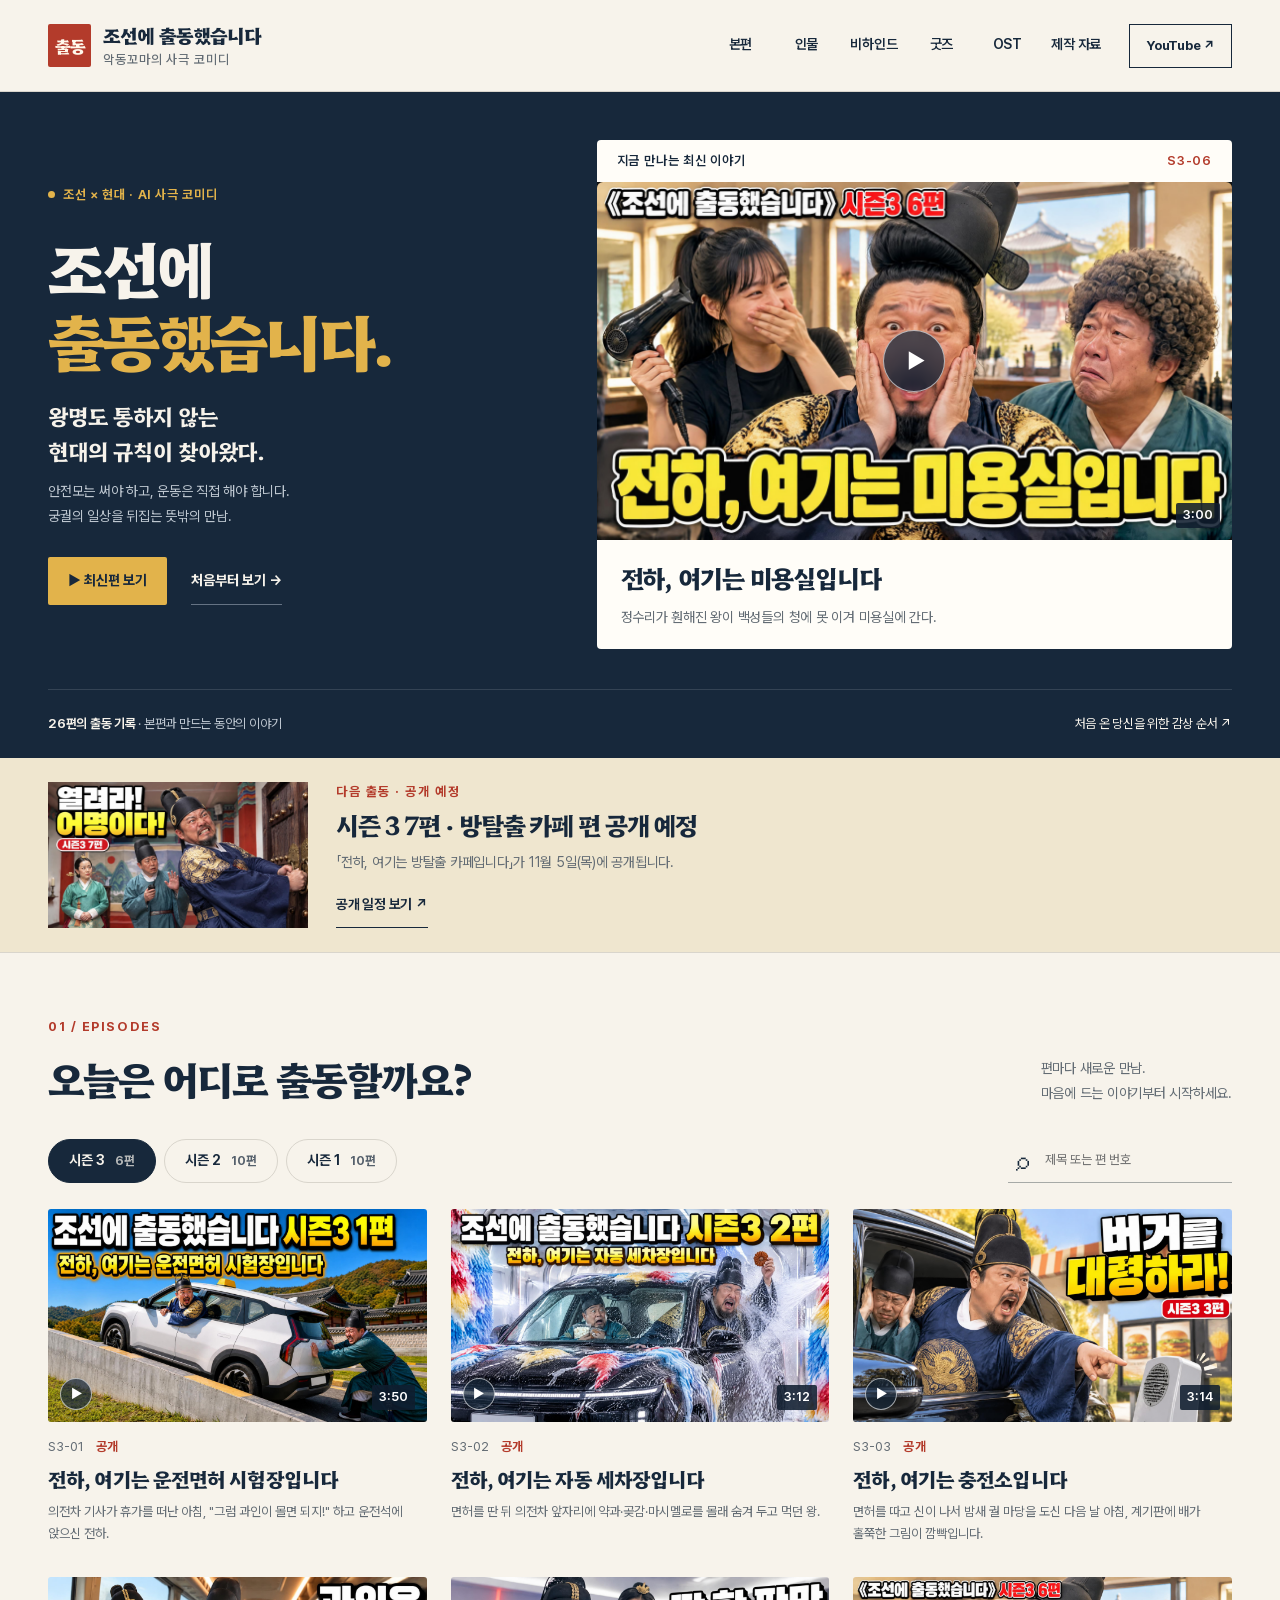
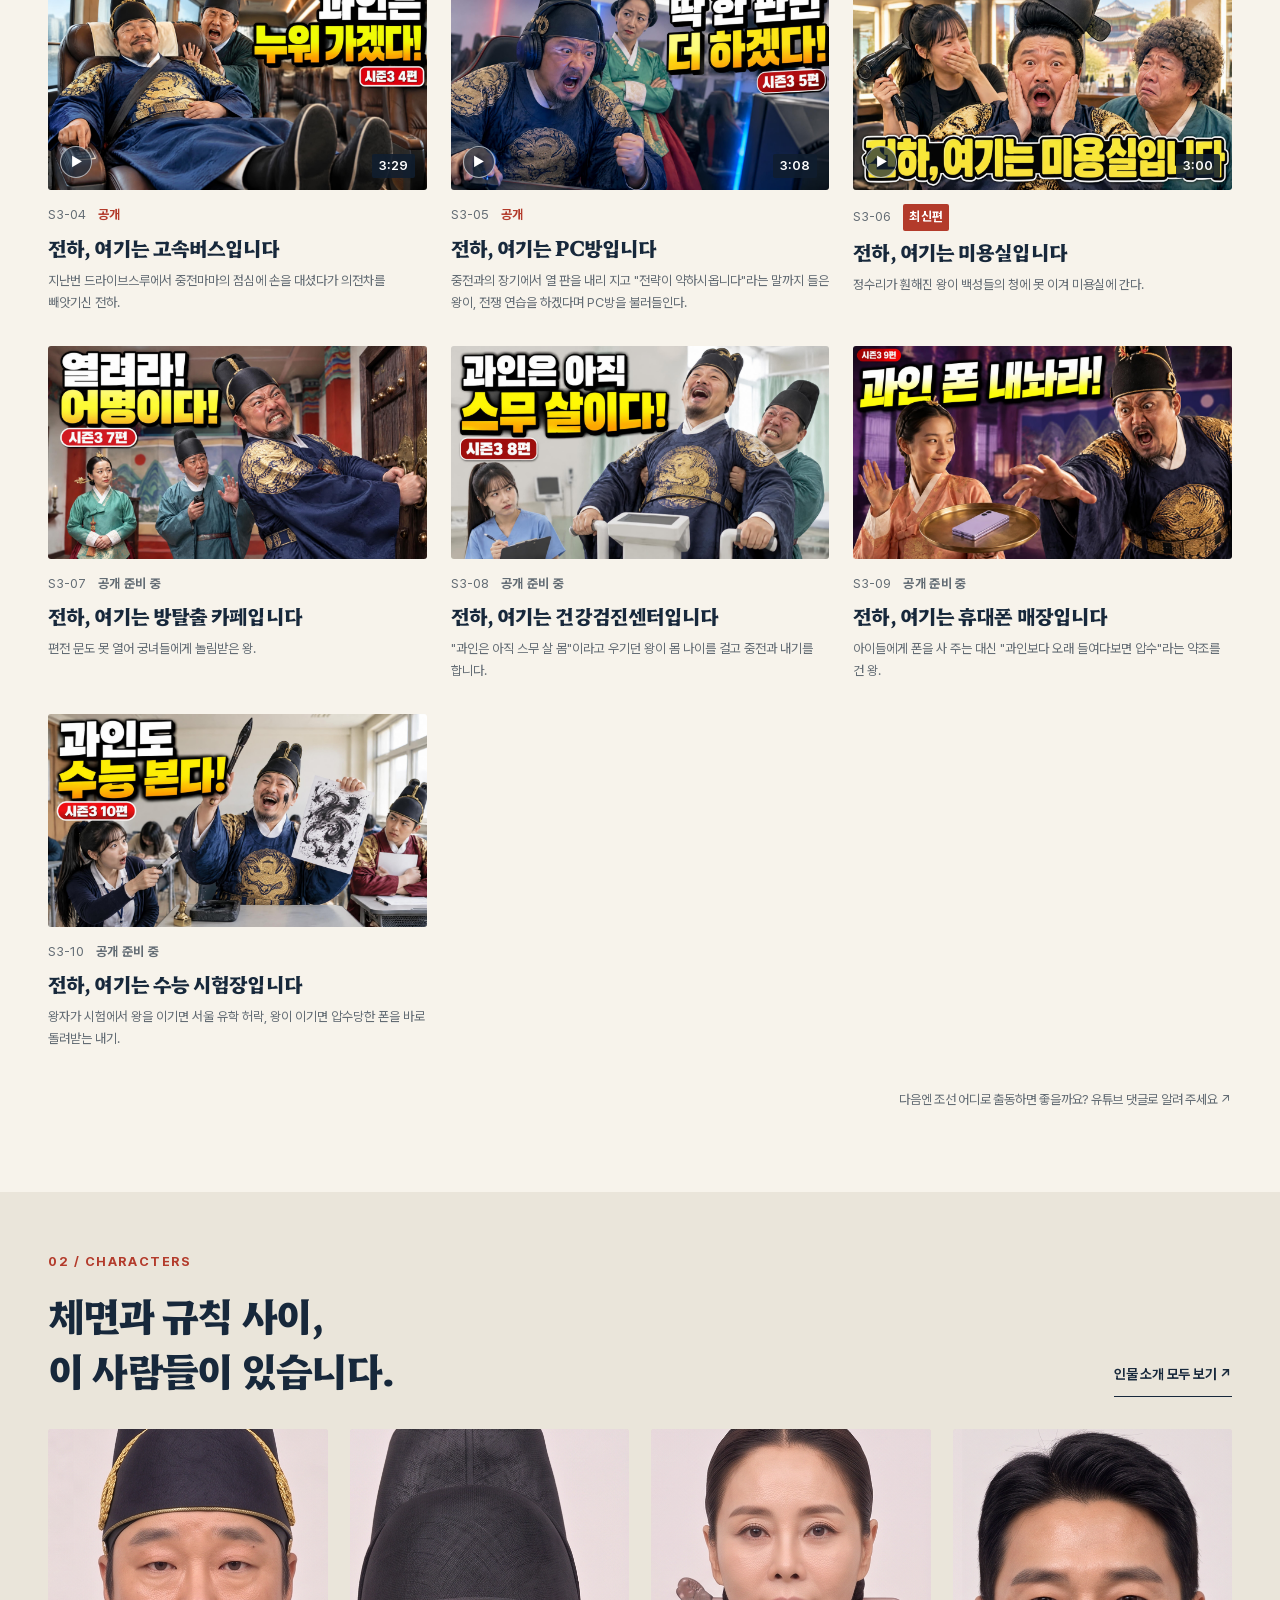
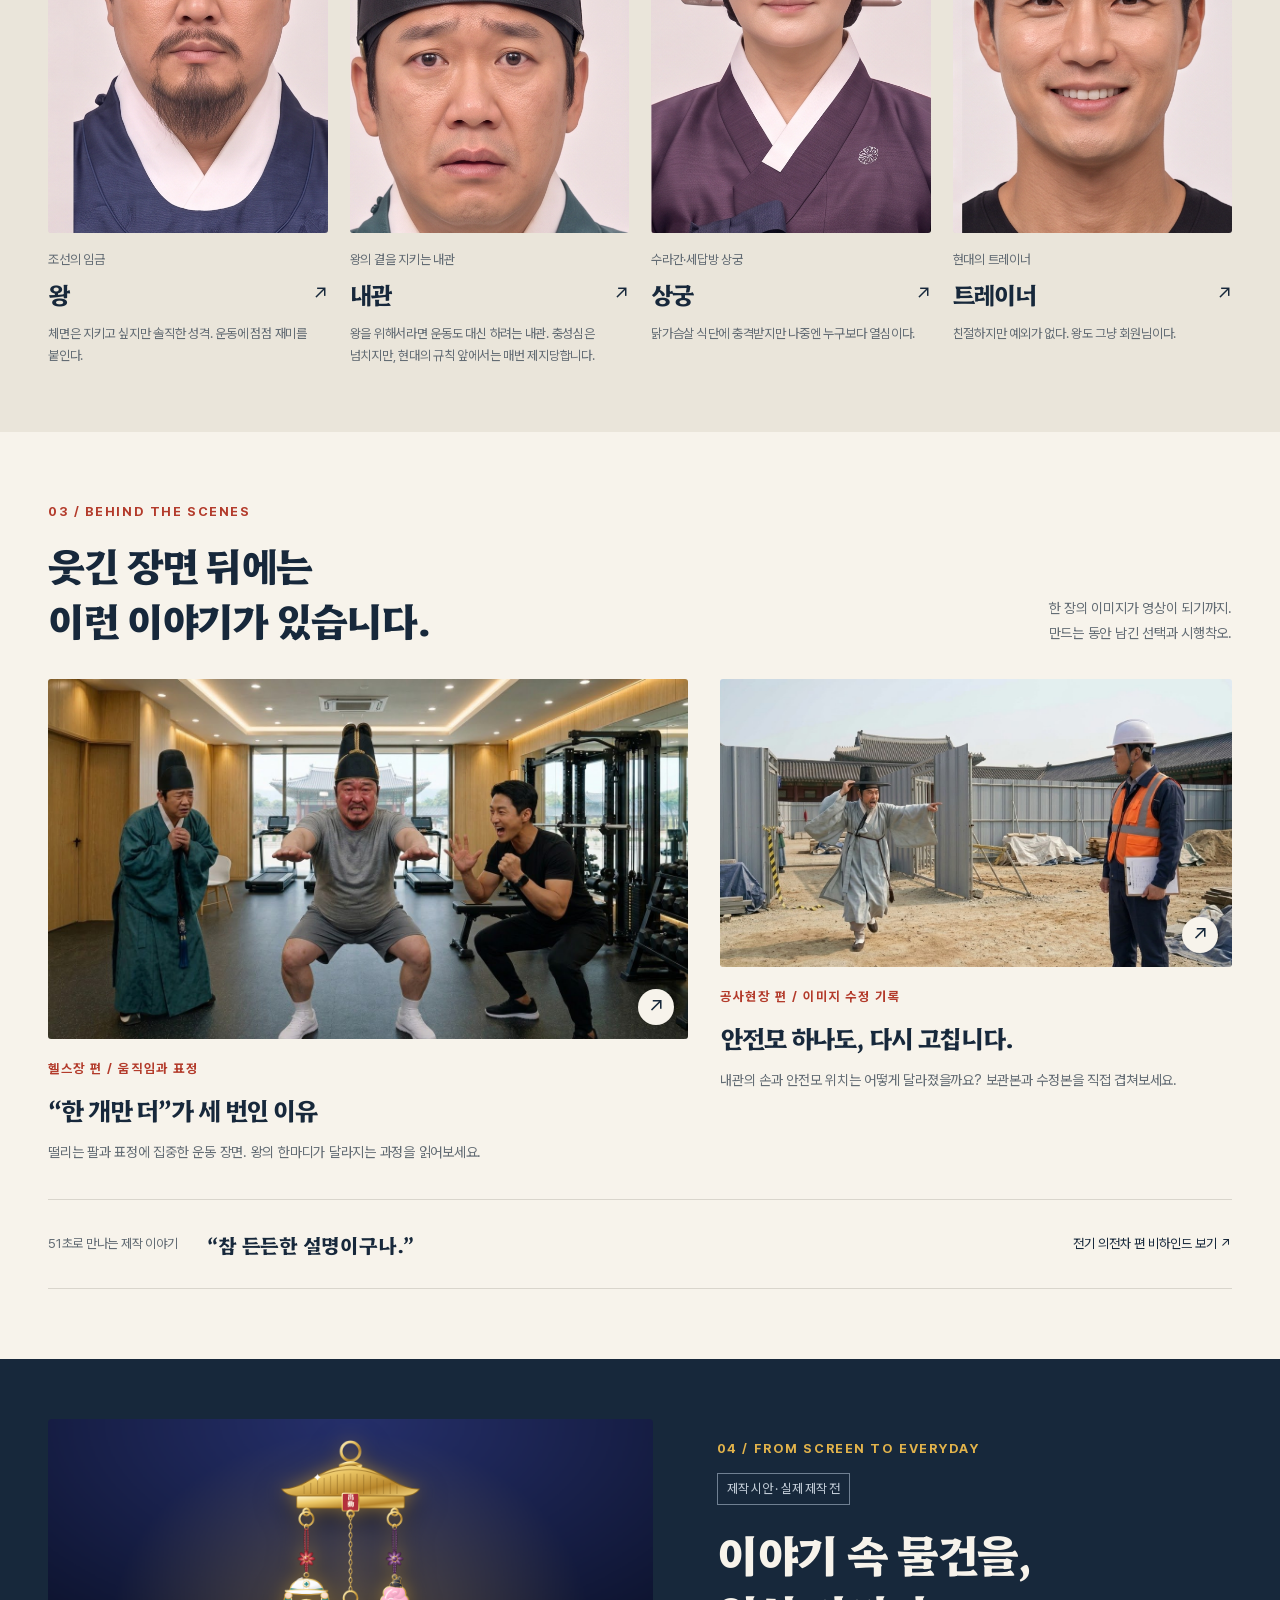
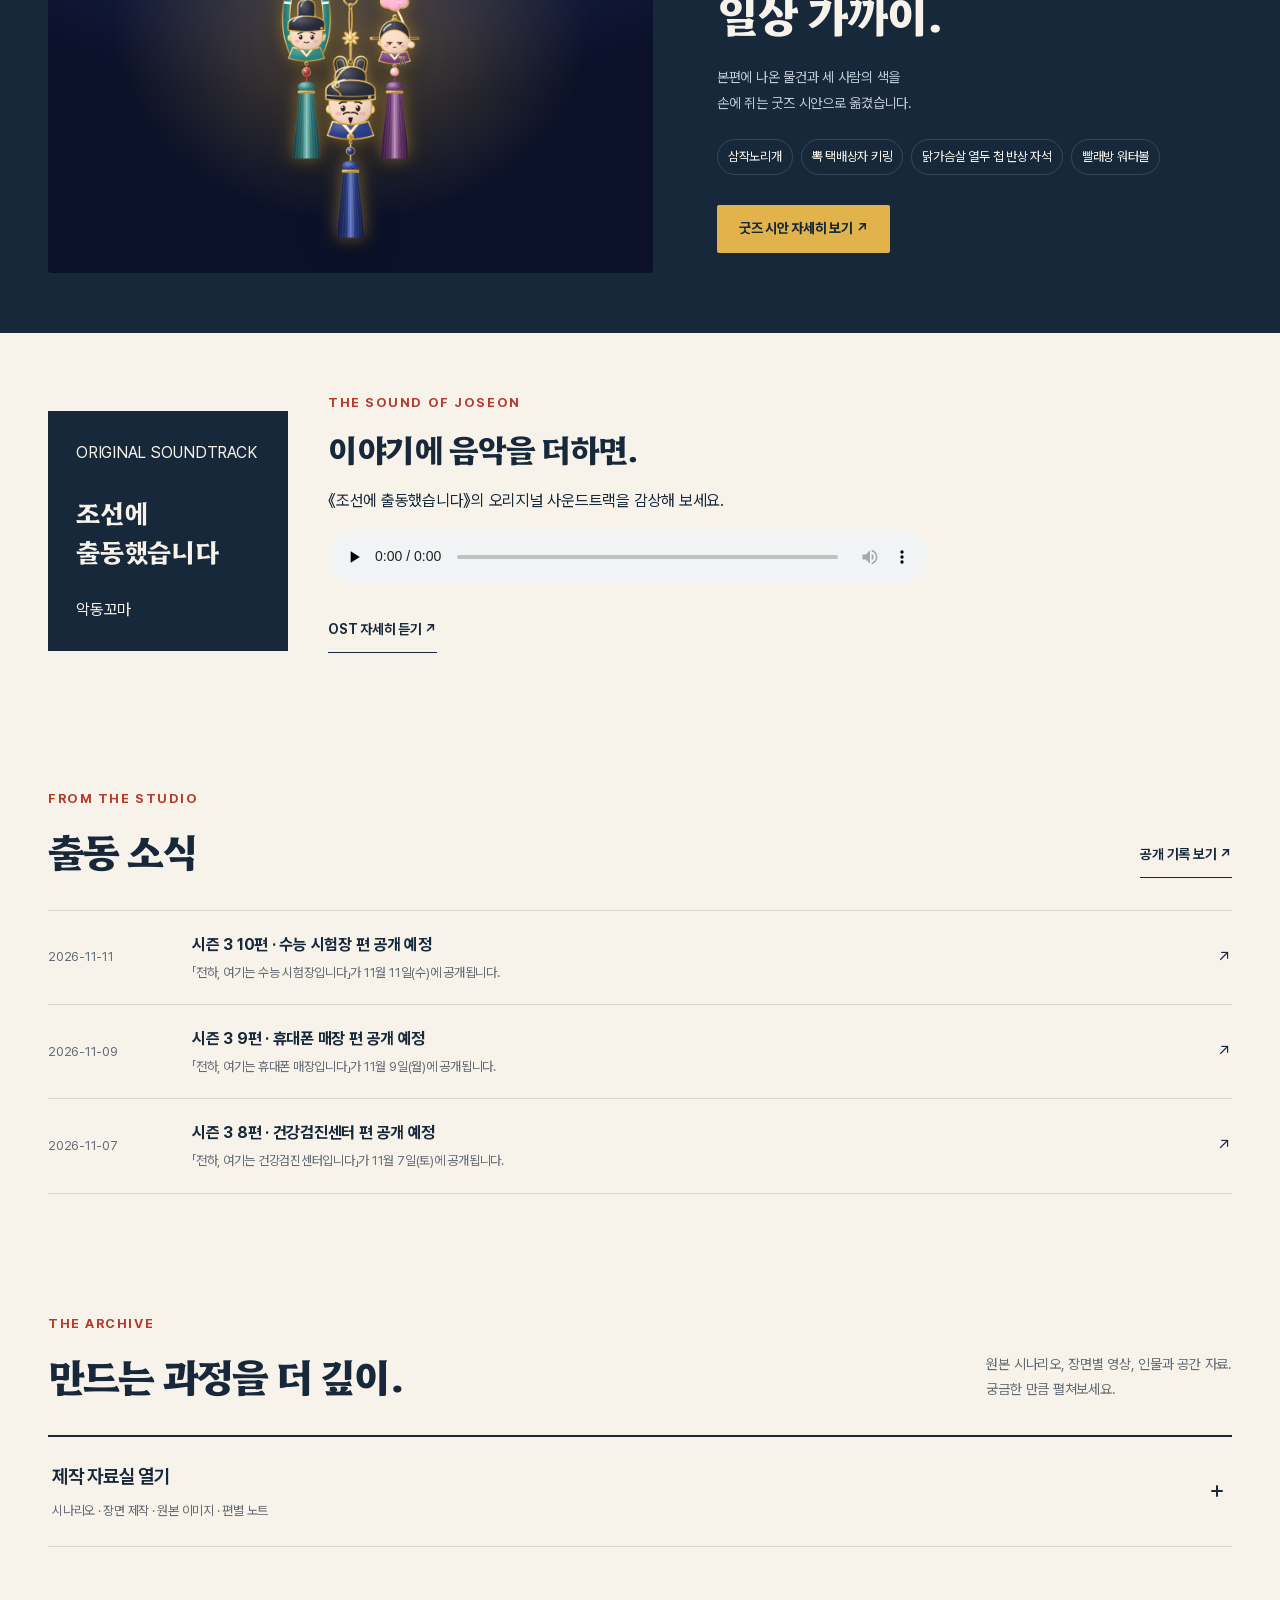
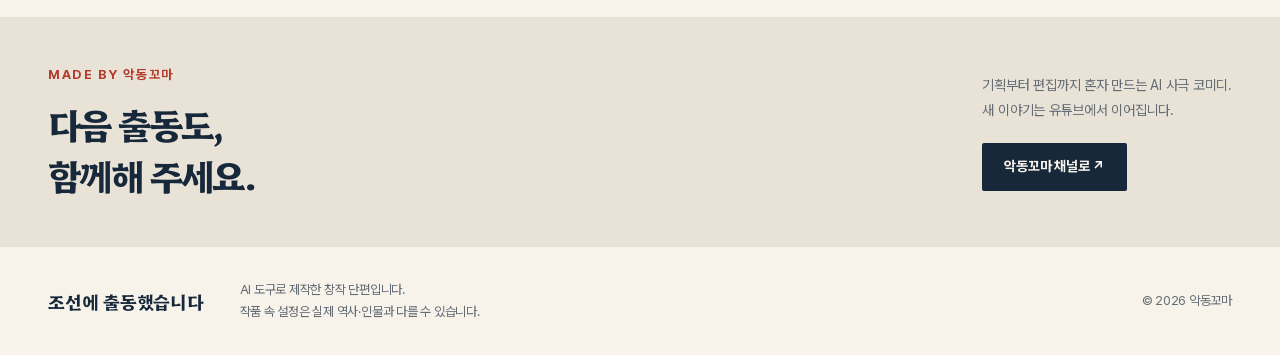
==== commit 13b86fe5: "Update public episode archive" ====
--- a/index.html
+++ b/index.html
@@ -2488,5 +2488,95 @@
     "behindStory": null,
     "behindVideoNote": null,
     "progress": null
+  },
+  {
+    "id": "s3e8",
+    "season": 3,
+    "episode": 8,
+    "status": "complete",
+    "title": "전하, 여기는 건강검진센터입니다",
+    "synopsis": "\"과인은 아직 스무 살 몸\"이라고 우기던 왕이 몸 나이를 걸고 중전과 내기를 합니다. 궐 마당에 출동한 건강검진센터에서 왕은 내관과 짜고 검사마다 속이려다 매번 간호사가 된 그 직원에게 걸리고, 수면내시경 마취에서 깨어나며 방탈출의 진실, 밤마다 간 PC방, 내관의 약과, 그리고 중전에 대한 속마음까지 전부 털어놓습니다.",
+    "youtube": null,
+    "duration": "3:15",
+    "thumbnail": "assets/s3e8-thumb.png",
+    "stills": [],
+    "script": null,
+    "behindVideo": null,
+    "scriptPublished": false,
+    "behindPublished": false,
+    "dispatchTarget": "건강검진센터",
+    "dispatchReason": "\"과인은 아직 스무 살 몸\"이라고 우기던 왕이 몸 나이를 걸고 중전과 내기를 합니다.",
+    "updatedAt": "2026-11-03T12:49:48.862881+00:00",
+    "scriptText": null,
+    "scenes": [],
+    "productionNote": null,
+    "note": null,
+    "guide": null,
+    "guideScript": null,
+    "makingOf": null,
+    "revision": null,
+    "behindStory": null,
+    "behindVideoNote": null,
+    "progress": null
+  },
+  {
+    "id": "s3e9",
+    "season": 3,
+    "episode": 9,
+    "status": "complete",
+    "title": "전하, 여기는 휴대폰 매장입니다",
+    "synopsis": "아이들에게 폰을 사 주는 대신 \"과인보다 오래 들여다보면 압수\"라는 약조를 건 왕. 그런데 매장에서 아이폰 듀오와 갤럭시 폴드8을 비교하다 정작 자기 폴드8을 새로 사고, 그날 밤 가장 오래 들여다본 사람은 왕 자신이었다.",
+    "youtube": null,
+    "duration": "4:09",
+    "thumbnail": "assets/s3e9-thumb.png",
+    "stills": [],
+    "script": null,
+    "behindVideo": null,
+    "scriptPublished": false,
+    "behindPublished": false,
+    "dispatchTarget": "휴대폰 매장",
+    "dispatchReason": "아이들에게 폰을 사 주는 대신 \"과인보다 오래 들여다보면 압수\"라는 약조를 건 왕.",
+    "updatedAt": "2026-11-03T12:49:48.972699+00:00",
+    "scriptText": null,
+    "scenes": [],
+    "productionNote": null,
+    "note": null,
+    "guide": null,
+    "guideScript": null,
+    "makingOf": null,
+    "revision": null,
+    "behindStory": null,
+    "behindVideoNote": null,
+    "progress": null
+  },
+  {
+    "id": "s3e10",
+    "season": 3,
+    "episode": 10,
+    "status": "complete",
+    "title": "전하, 여기는 수능 시험장입니다",
+    "synopsis": "왕자가 시험에서 왕을 이기면 서울 유학 허락, 왕이 이기면 압수당한 폰을 바로 돌려받는 내기",
+    "youtube": null,
+    "duration": "3:33",
+    "thumbnail": "assets/s3e10-thumb.png",
+    "stills": [],
+    "script": null,
+    "behindVideo": null,
+    "scriptPublished": false,
+    "behindPublished": false,
+    "dispatchTarget": "수능 시험장",
+    "dispatchReason": "왕자가 시험에서 왕을 이기면 서울 유학 허락, 왕이 이기면 압수당한 폰을 바로 돌려받는 내기.",
+    "updatedAt": "2026-11-03T12:49:49.060438+00:00",
+    "scriptText": null,
+    "scenes": [],
+    "productionNote": null,
+    "note": null,
+    "guide": null,
+    "guideScript": null,
+    "makingOf": null,
+    "revision": null,
+    "behindStory": null,
+    "behindVideoNote": null,
+    "progress": null
   }
 ]</script><script src="app.js?v=20261030a" defer></script><script src="content-home.js?v=20261018b" defer></script></body></html>
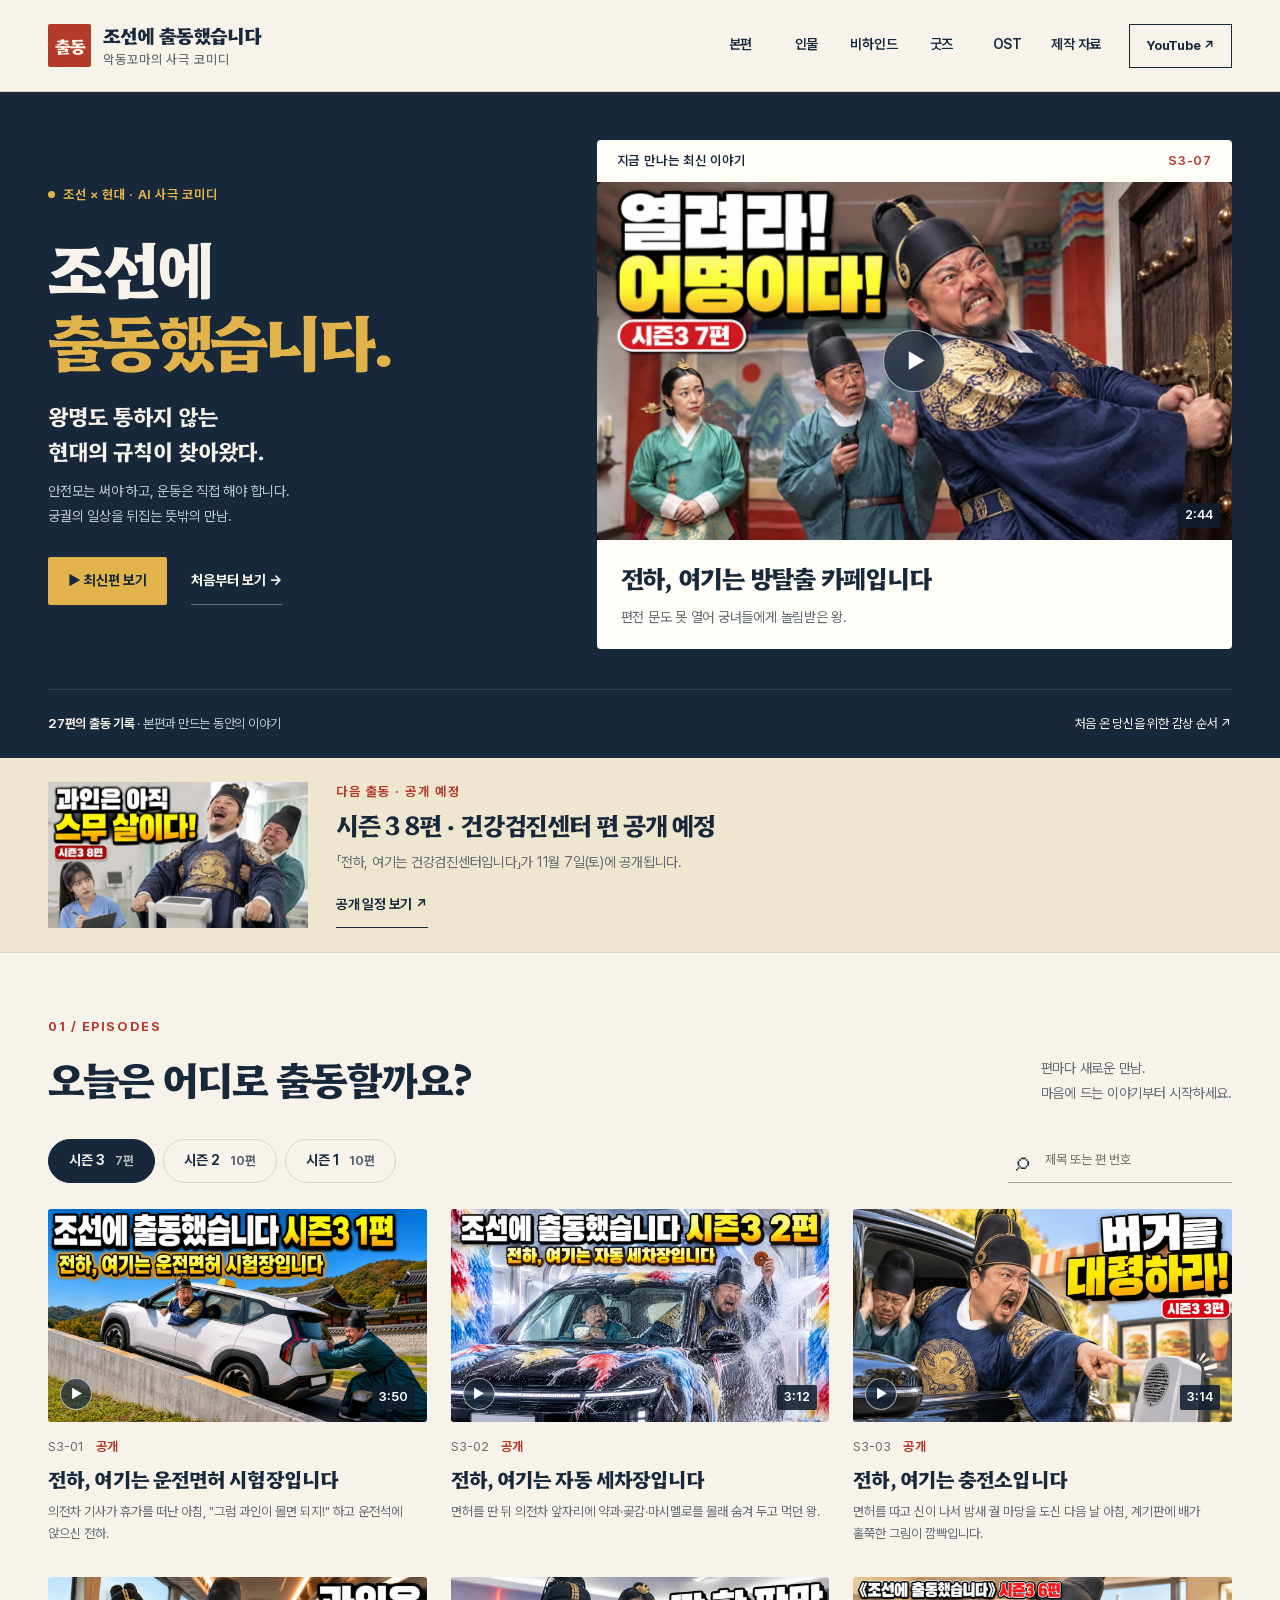
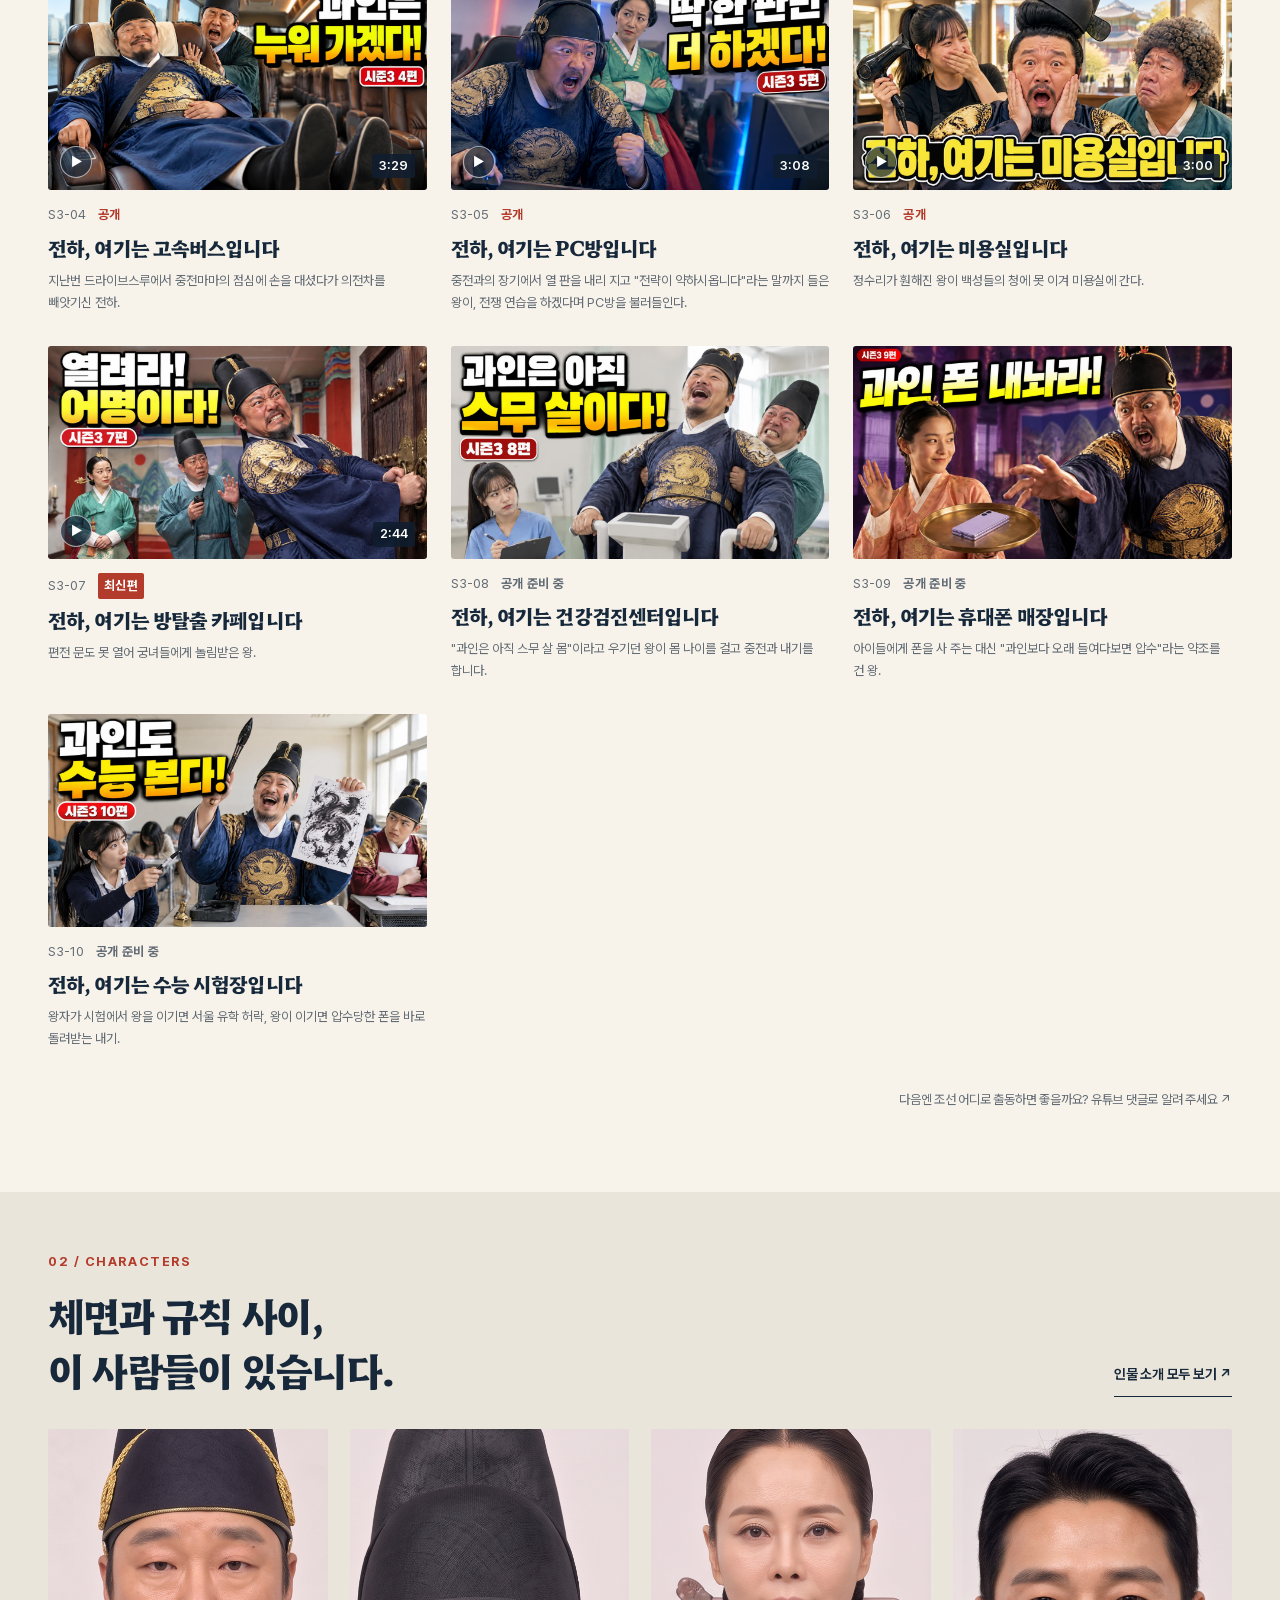
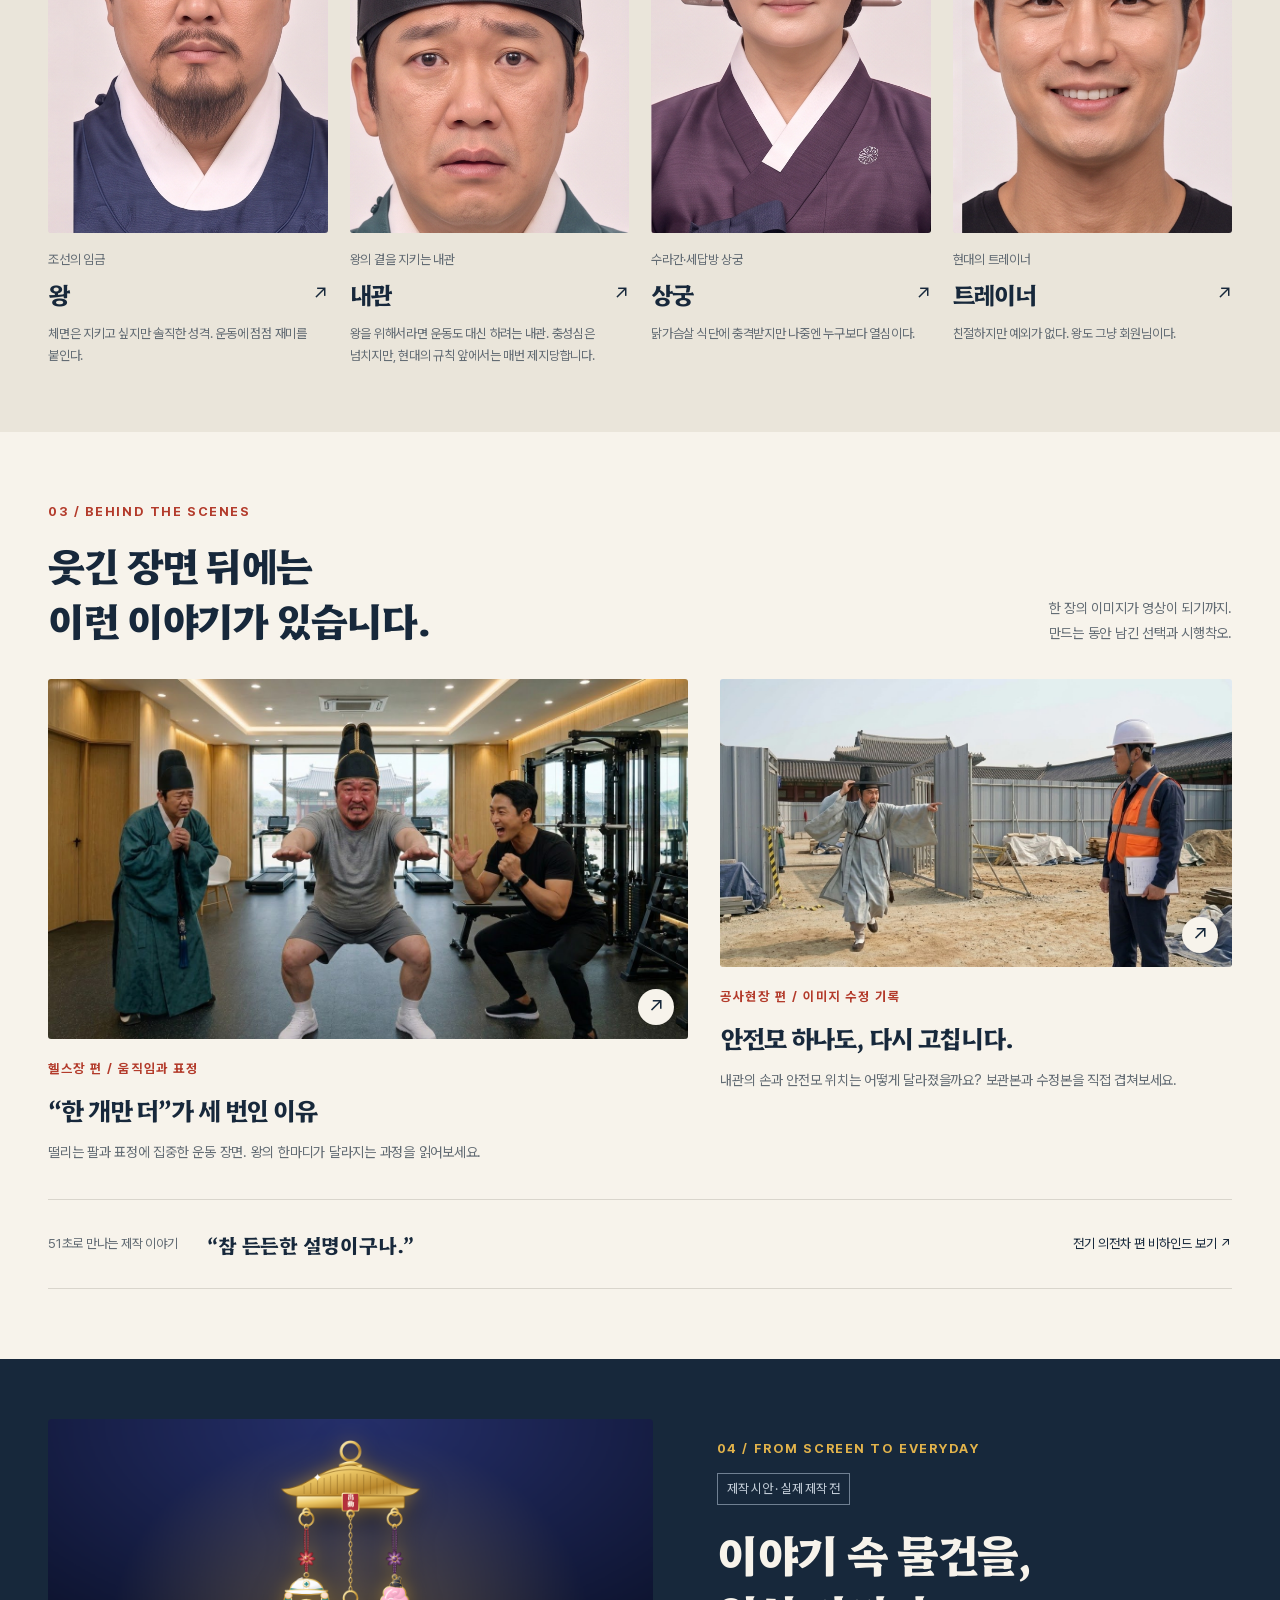
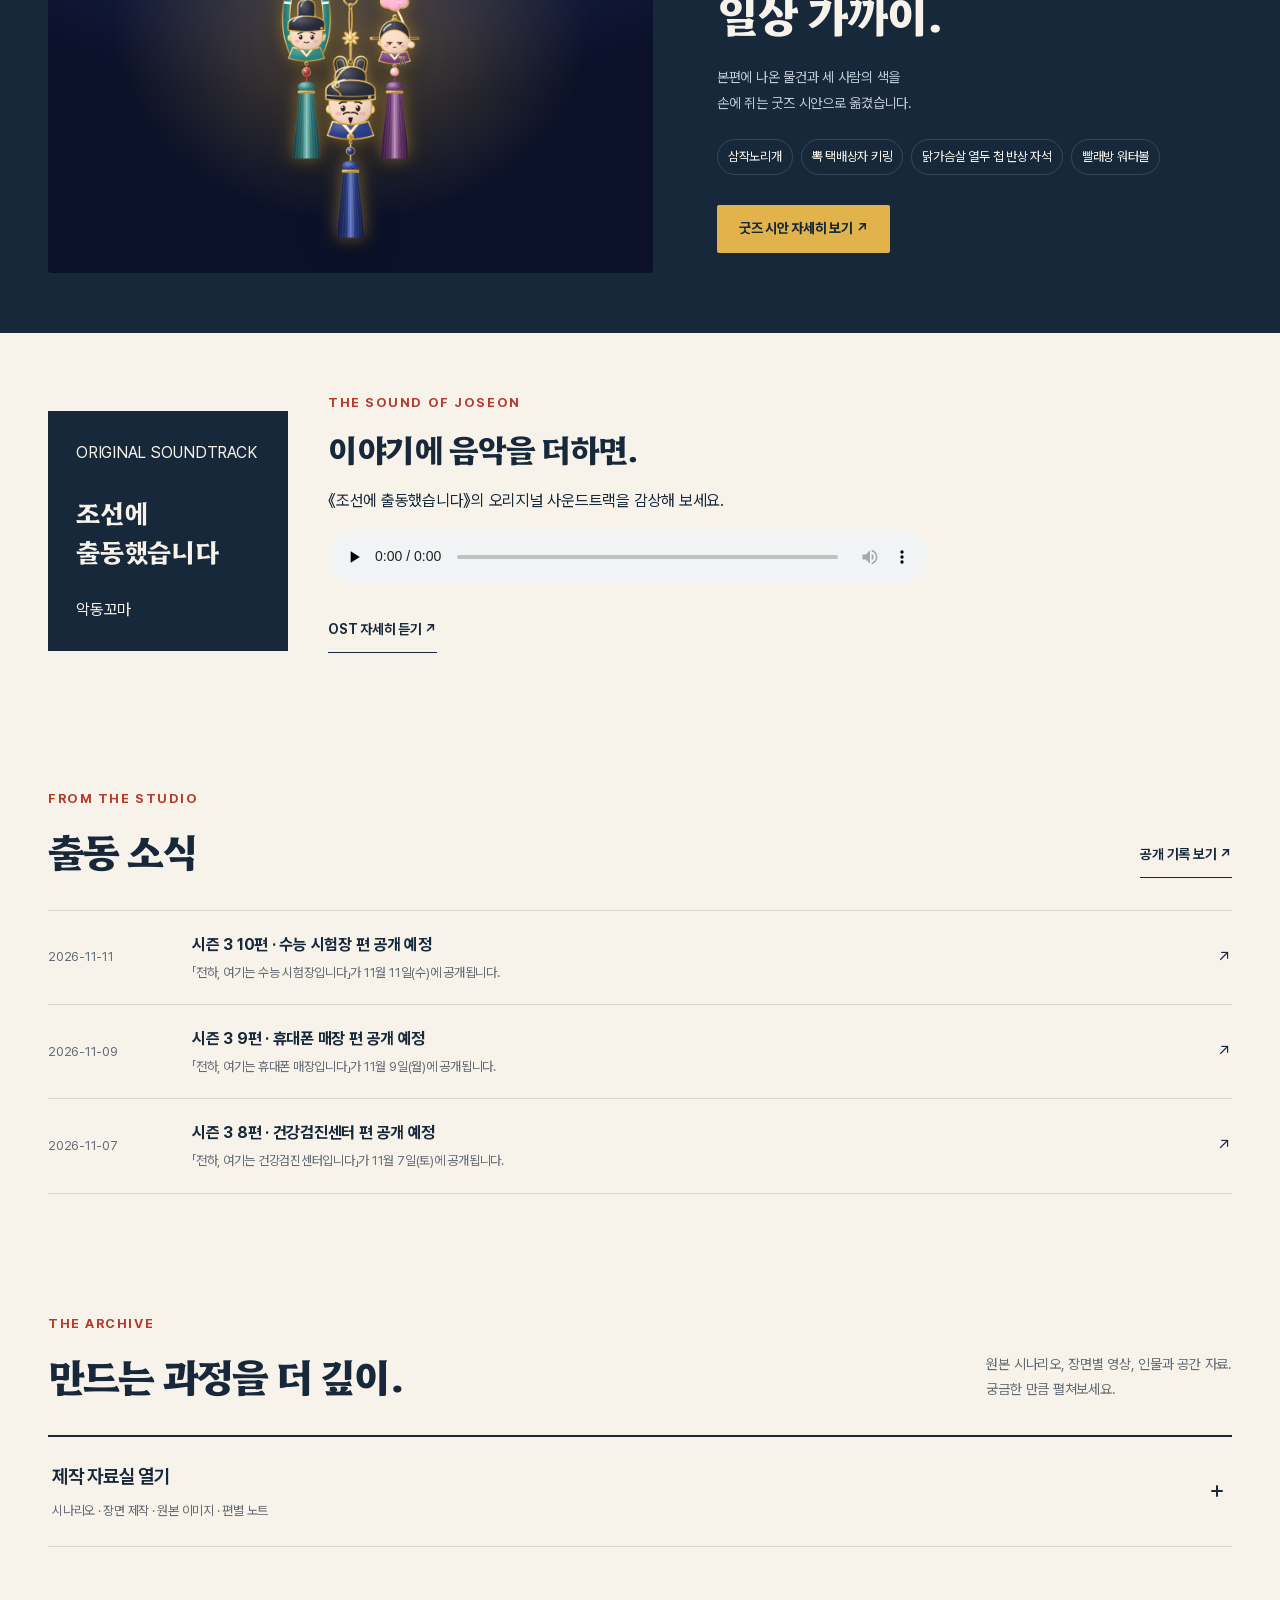
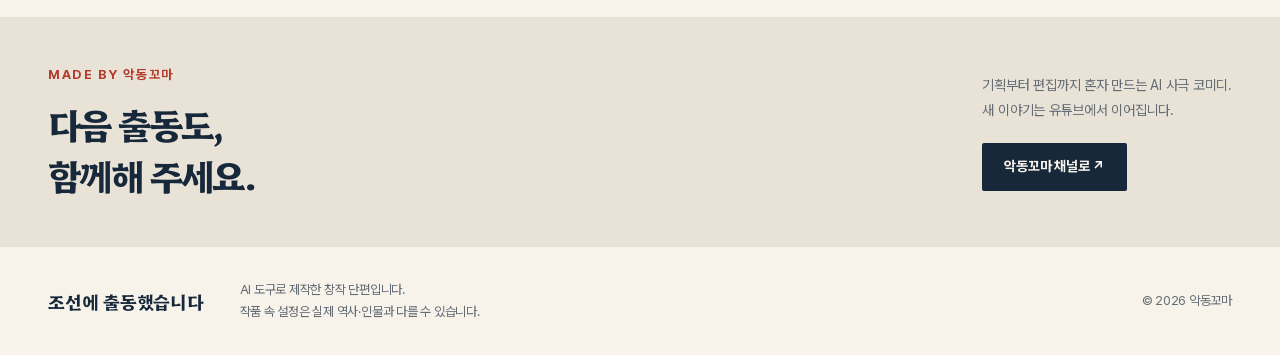
==== commit b983aacd: "Update public episode archive" ====
--- a/index.html
+++ b/index.html
@@ -2465,8 +2465,8 @@
     "episode": 7,
     "status": "complete",
     "title": "전하, 여기는 방탈출 카페입니다",
-    "synopsis": "편전 문도 못 열어 궁녀들에게 놀림받은 왕 → \"과인이 못 여는 문은 없다\"며 방탈출에 도전 → 왕이 낑낑대는 동안 중전이 뒤에서 조용히 다 열고, 왕은 매번 자기가 연 척 → 마지막에 첫 문이 밀면 열리는 비상문이었다는 사실이 밝혀짐",
-    "youtube": null,
+    "synopsis": "열지 못하는 문은 없다던 전하, 정작 편전 문 앞에서 막히셨습니다. 궁녀들의 킥킥대는 소리에 체면이 상하신 전하가 \"세상에서 제일 열기 어려운 문을 대령하라!\" 하시자, 궐 마당에 방탈출 카페가 출동합니다.",
+    "youtube": "https://www.youtube.com/watch?v=tLKOVfRUpQs",
     "duration": "2:44",
     "thumbnail": "assets/s3e7-thumb.png",
     "stills": [],
@@ -2476,7 +2476,7 @@
     "behindPublished": false,
     "dispatchTarget": "방탈출 카페",
     "dispatchReason": "편전 문도 못 열어 궁녀들에게 놀림받은 왕.",
-    "updatedAt": "2026-10-29T22:34:11.734350+00:00",
+    "updatedAt": "2026-11-05T22:38:07.623493+00:00",
     "scriptText": null,
     "scenes": [],
     "productionNote": null,
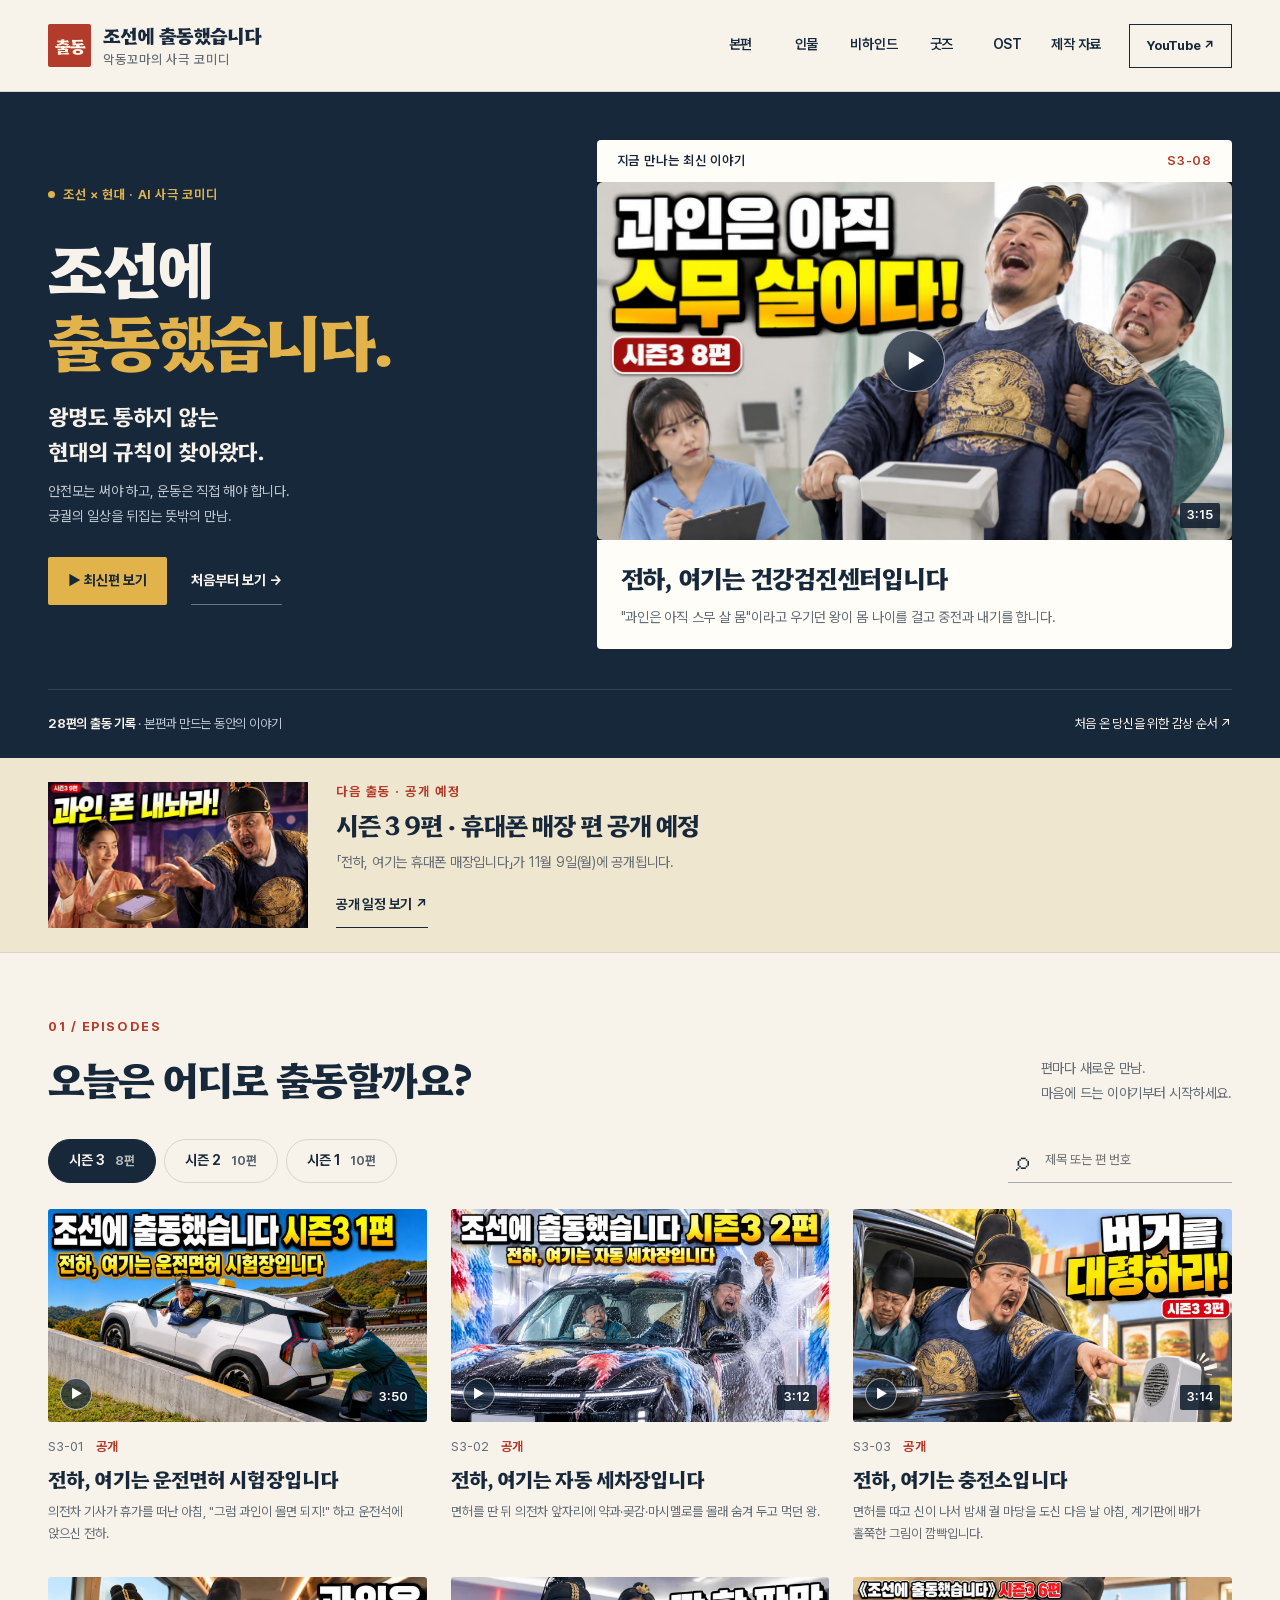
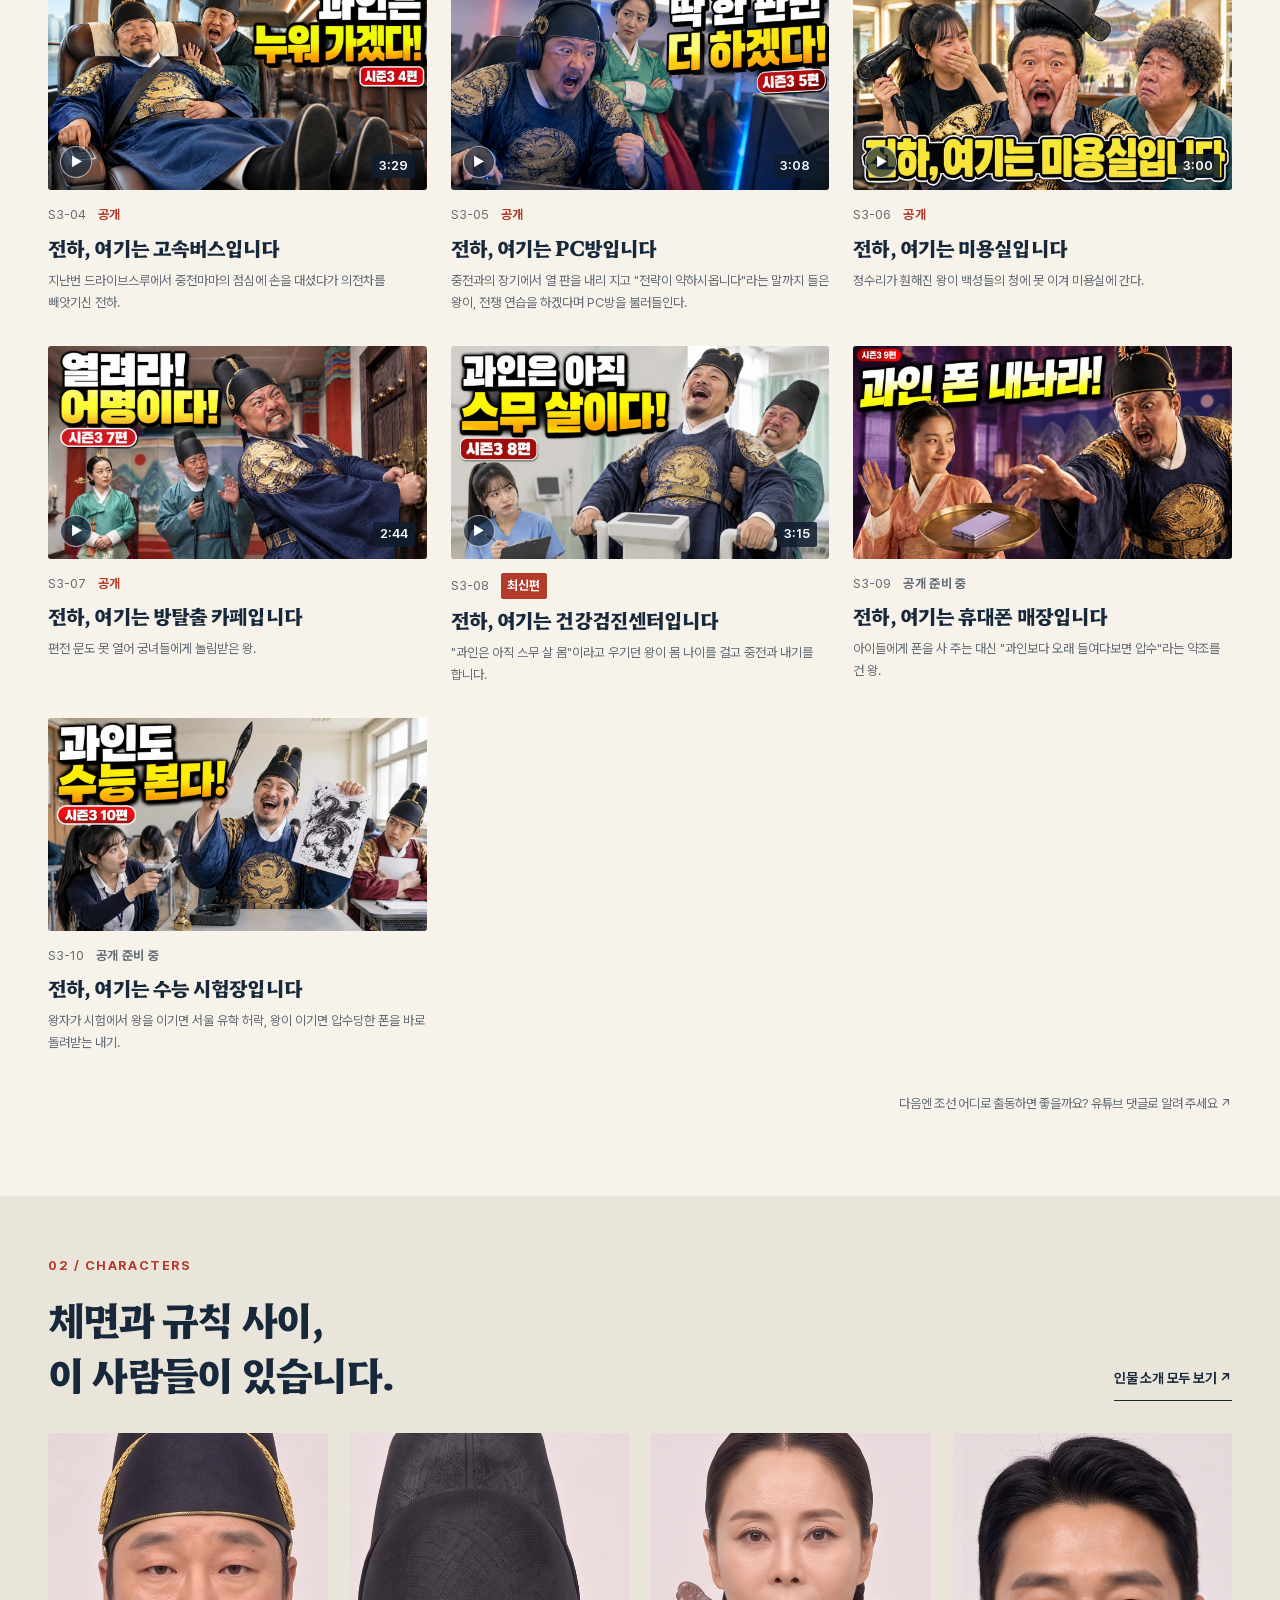
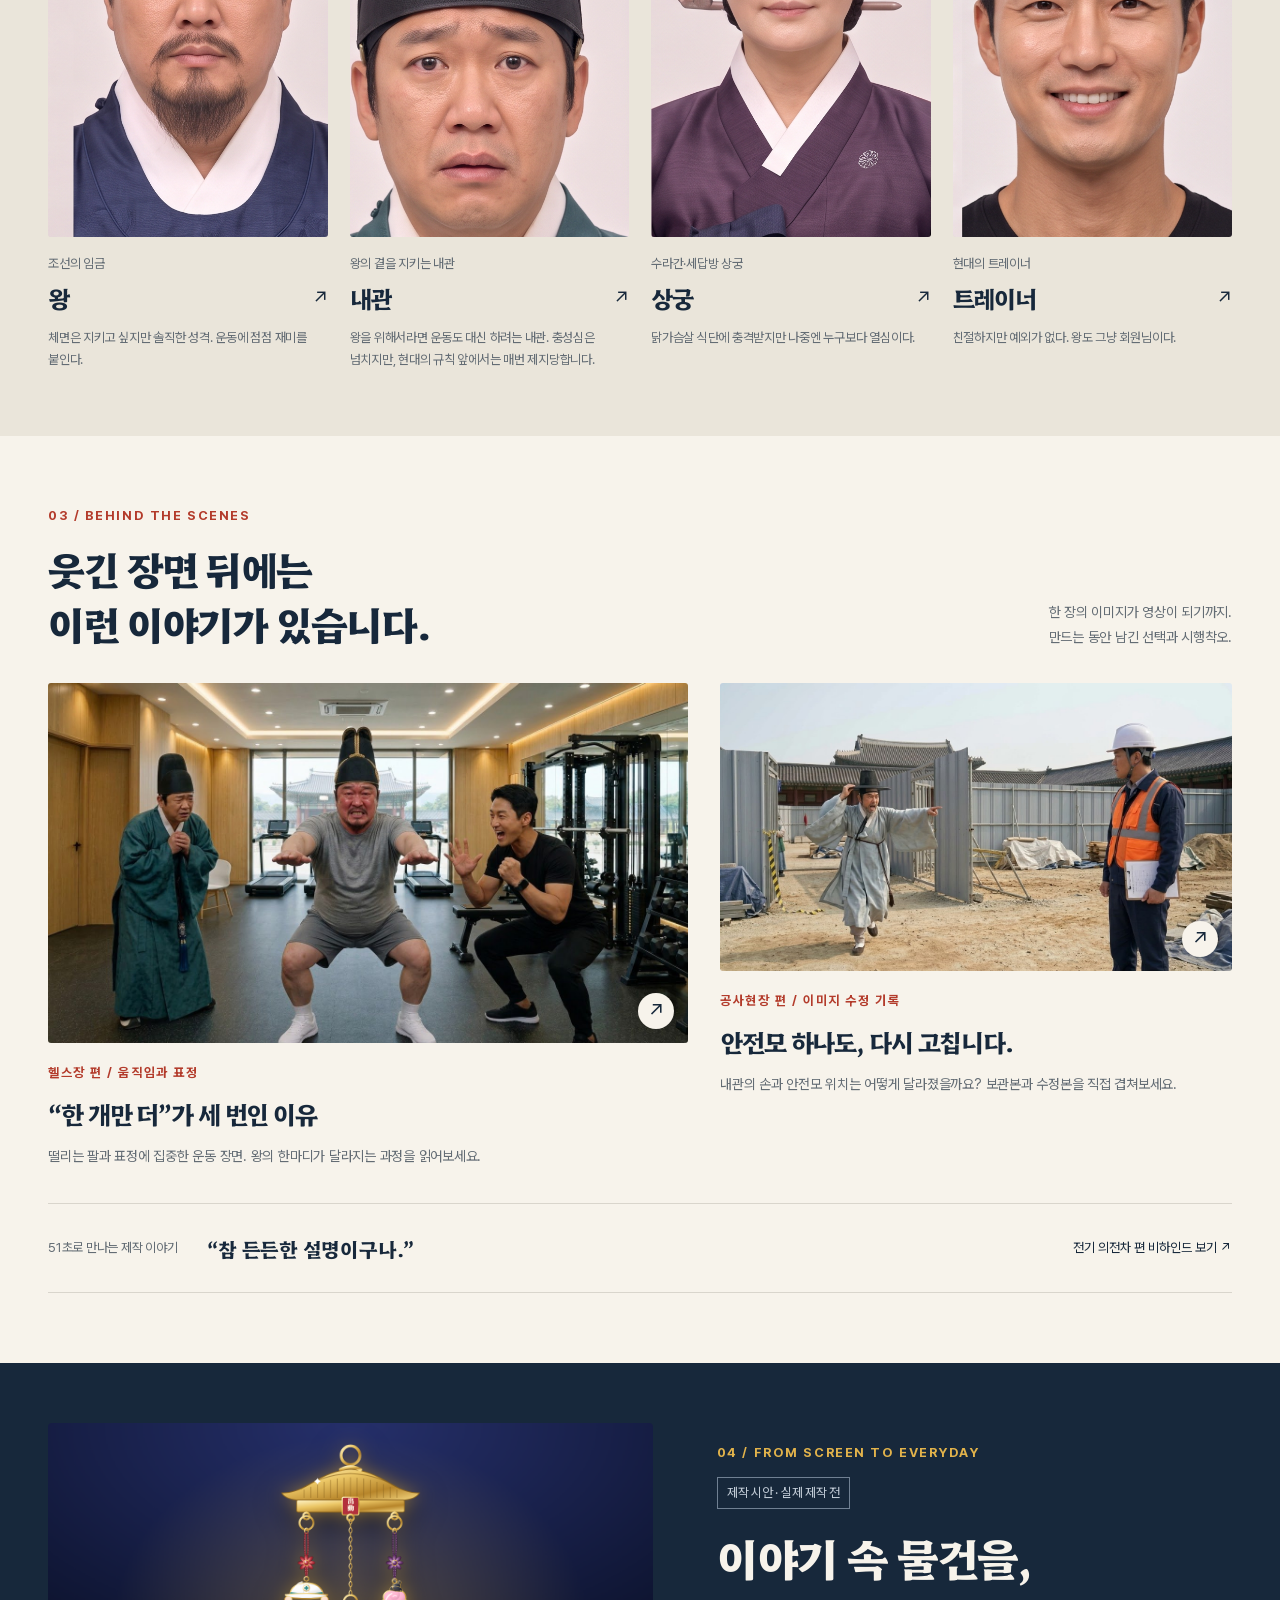
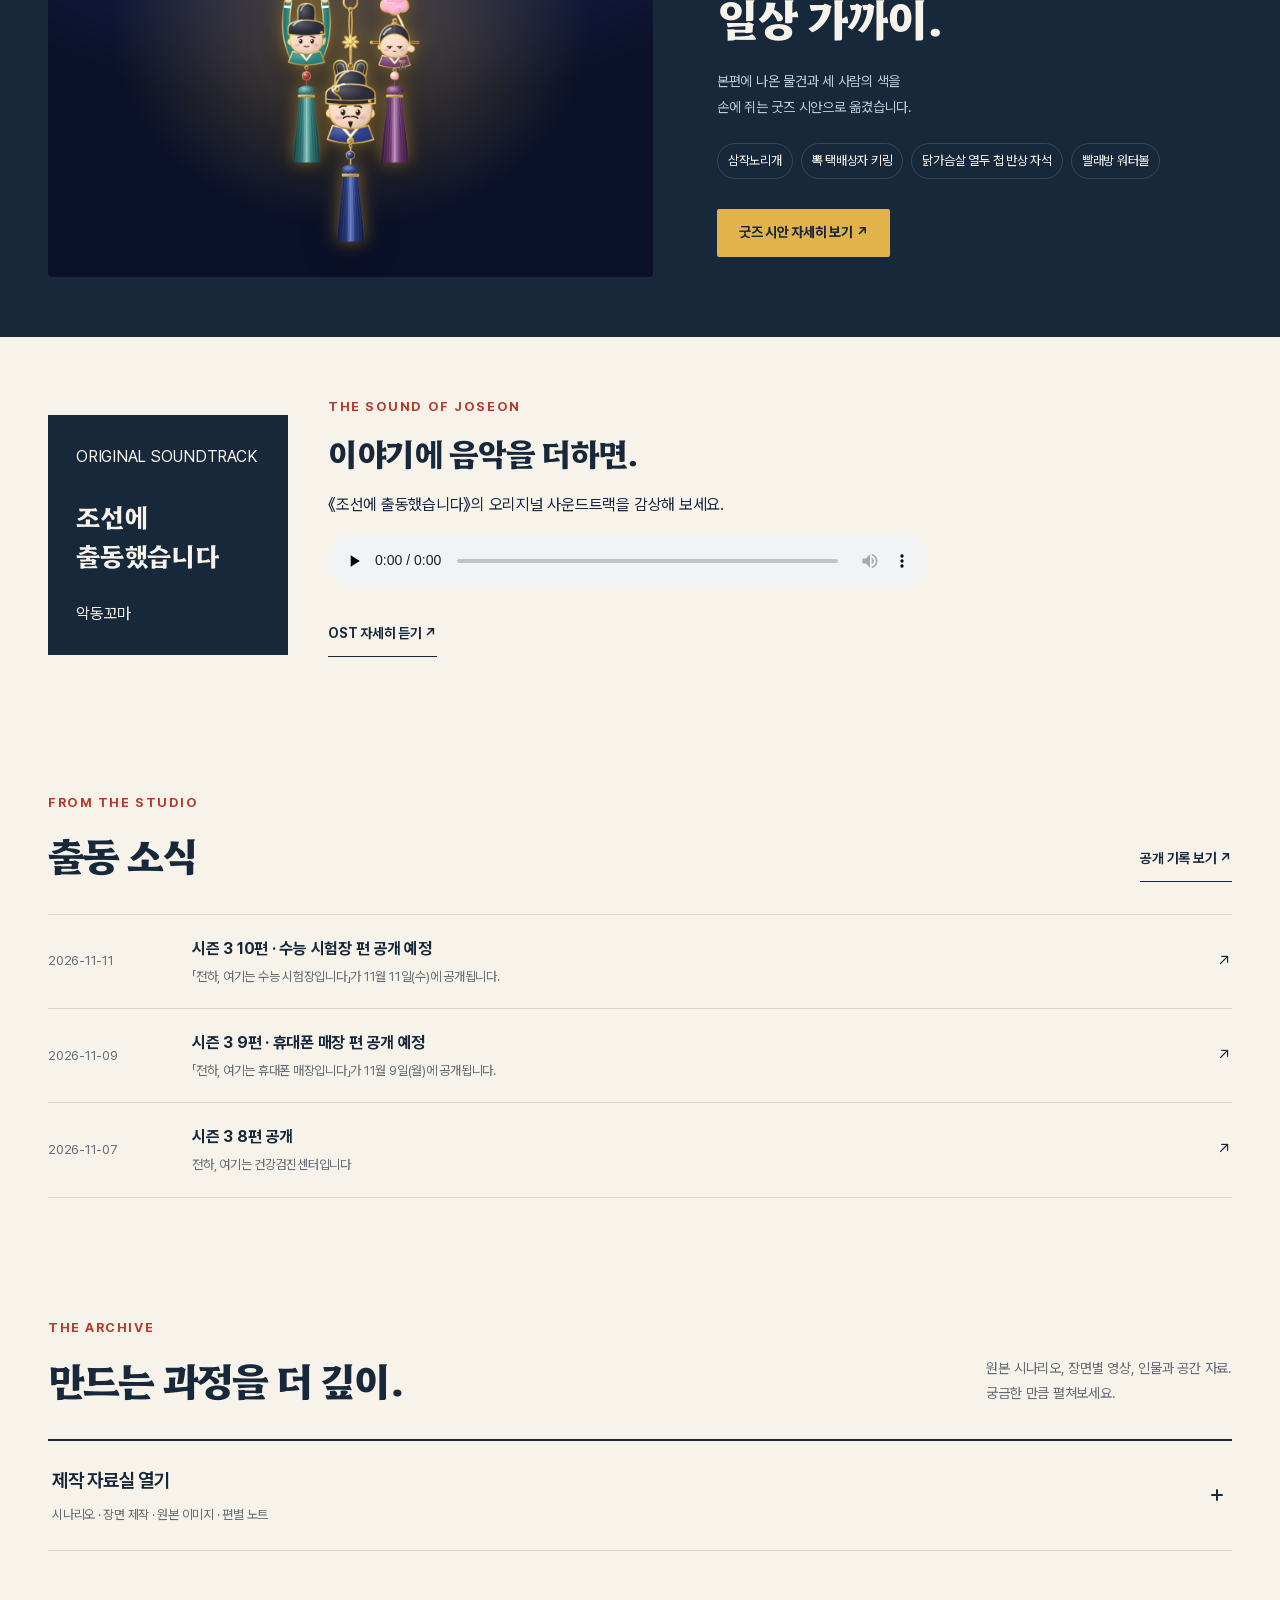
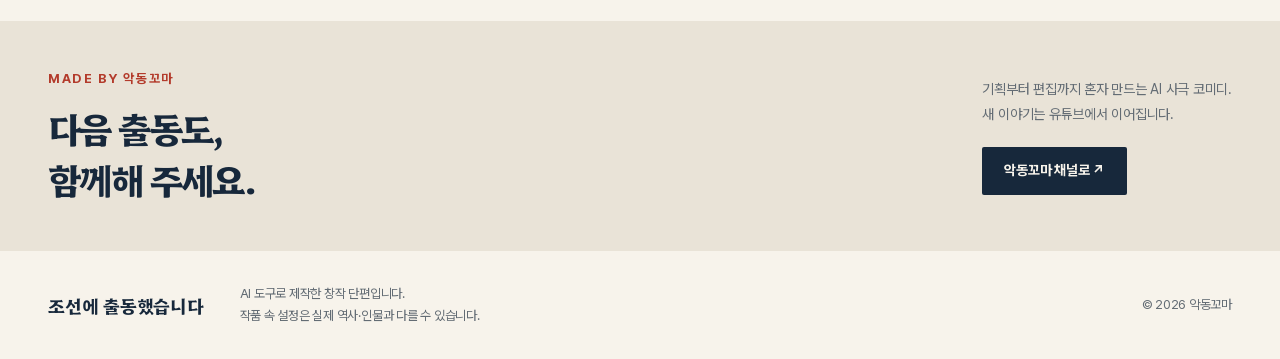
==== commit b362b3c8: "Update public episode archive" ====
--- a/index.html
+++ b/index.html
@@ -2495,8 +2495,8 @@
     "episode": 8,
     "status": "complete",
     "title": "전하, 여기는 건강검진센터입니다",
-    "synopsis": "\"과인은 아직 스무 살 몸\"이라고 우기던 왕이 몸 나이를 걸고 중전과 내기를 합니다. 궐 마당에 출동한 건강검진센터에서 왕은 내관과 짜고 검사마다 속이려다 매번 간호사가 된 그 직원에게 걸리고, 수면내시경 마취에서 깨어나며 방탈출의 진실, 밤마다 간 PC방, 내관의 약과, 그리고 중전에 대한 속마음까지 전부 털어놓습니다.",
-    "youtube": null,
+    "synopsis": "몸 나이 스무 살이라던 전하, 건강검진센터에서 딱 걸리셨습니다. 몸 나이를 건 내기가 시작되자, 궐 마당에 건강검진센터가 출동합니다.",
+    "youtube": "https://www.youtube.com/watch?v=rlA37G_VZtM",
     "duration": "3:15",
     "thumbnail": "assets/s3e8-thumb.png",
     "stills": [],
@@ -2506,7 +2506,7 @@
     "behindPublished": false,
     "dispatchTarget": "건강검진센터",
     "dispatchReason": "\"과인은 아직 스무 살 몸\"이라고 우기던 왕이 몸 나이를 걸고 중전과 내기를 합니다.",
-    "updatedAt": "2026-11-03T12:49:48.862881+00:00",
+    "updatedAt": "2026-11-06T23:36:30.357296+00:00",
     "scriptText": null,
     "scenes": [],
     "productionNote": null,
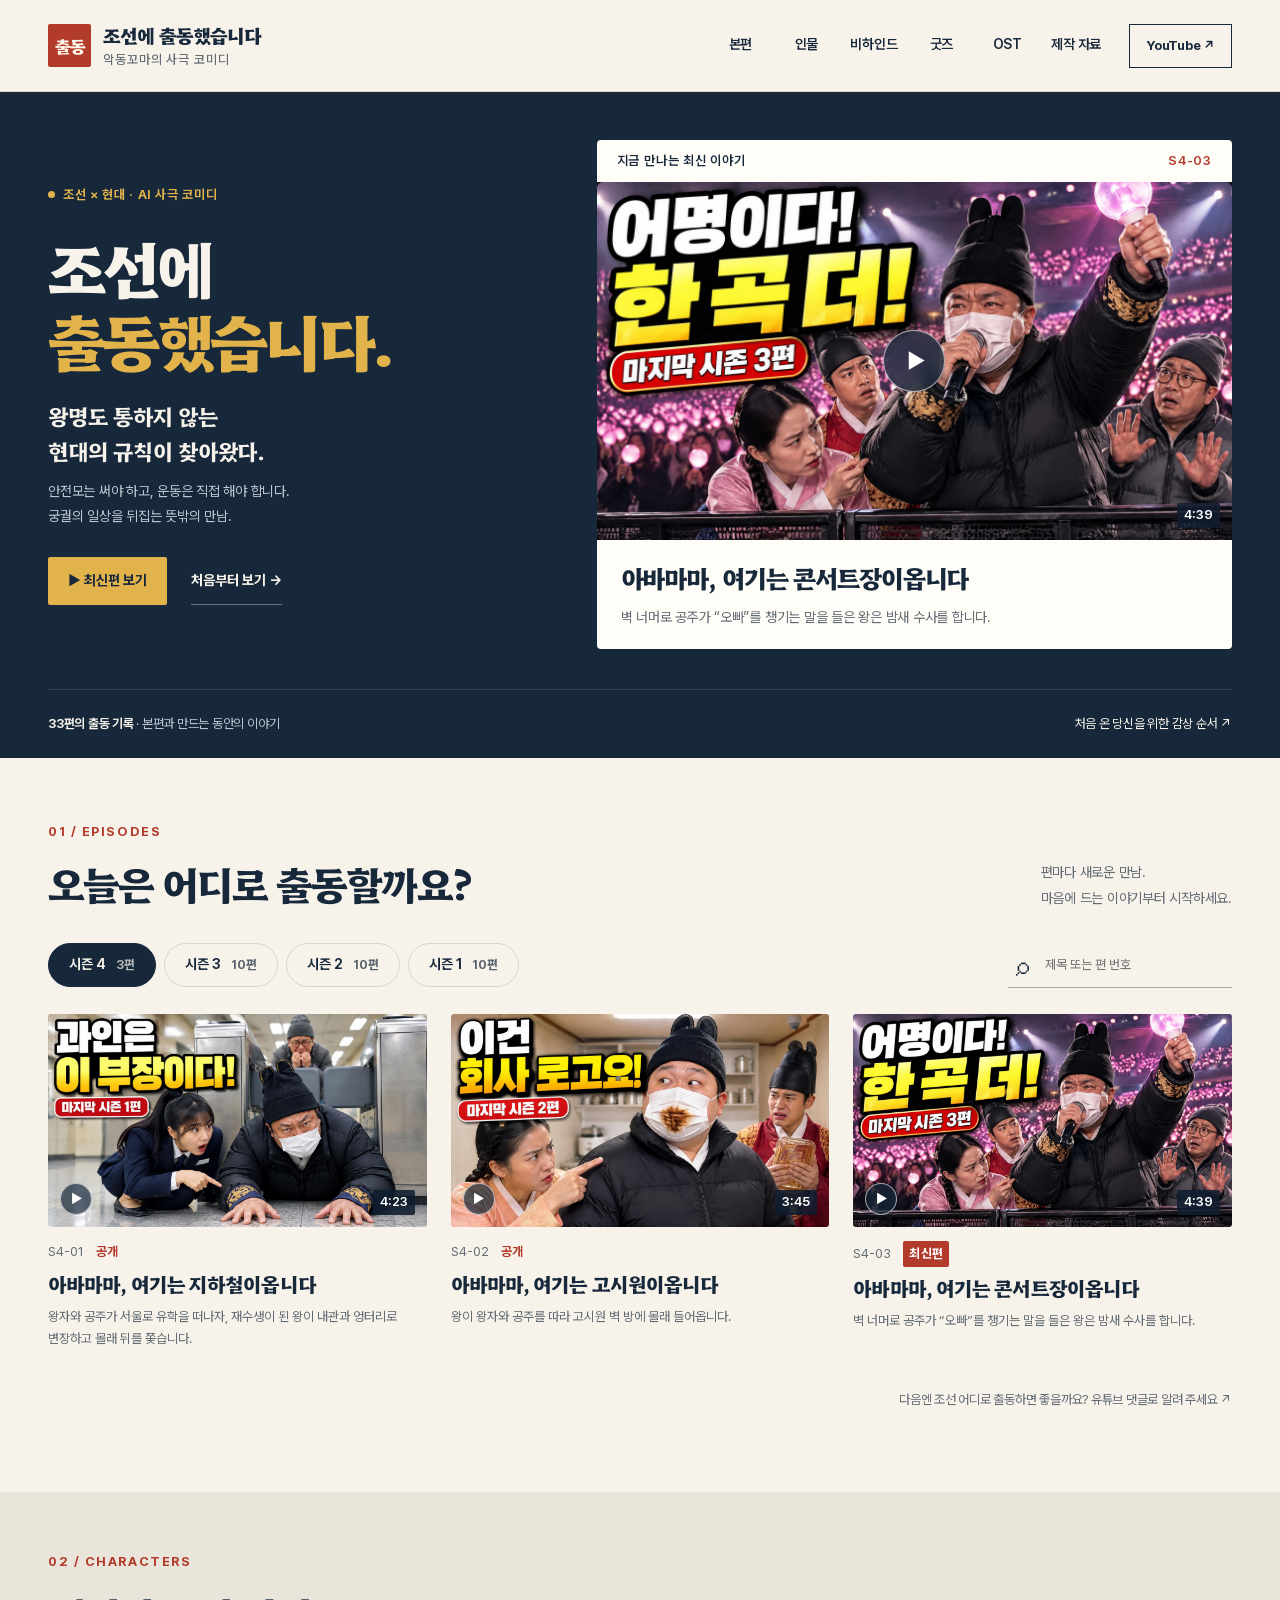
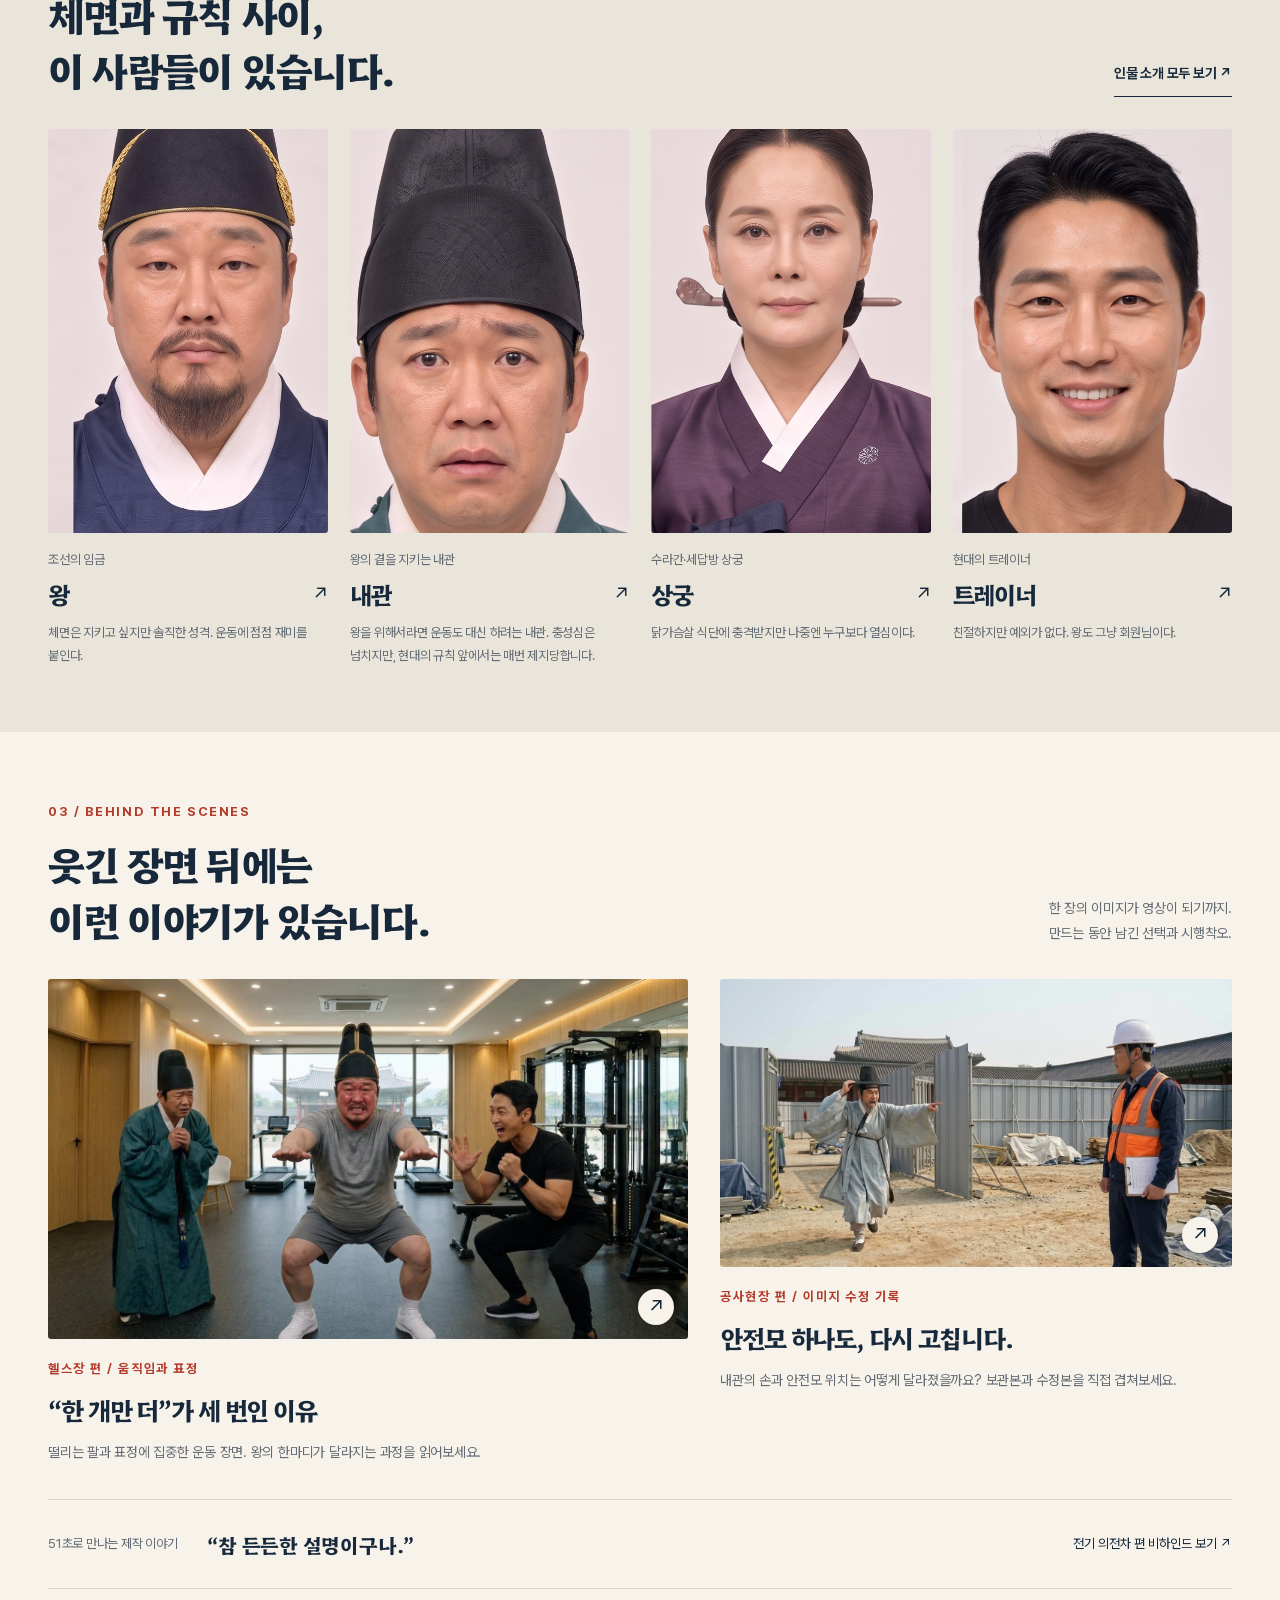
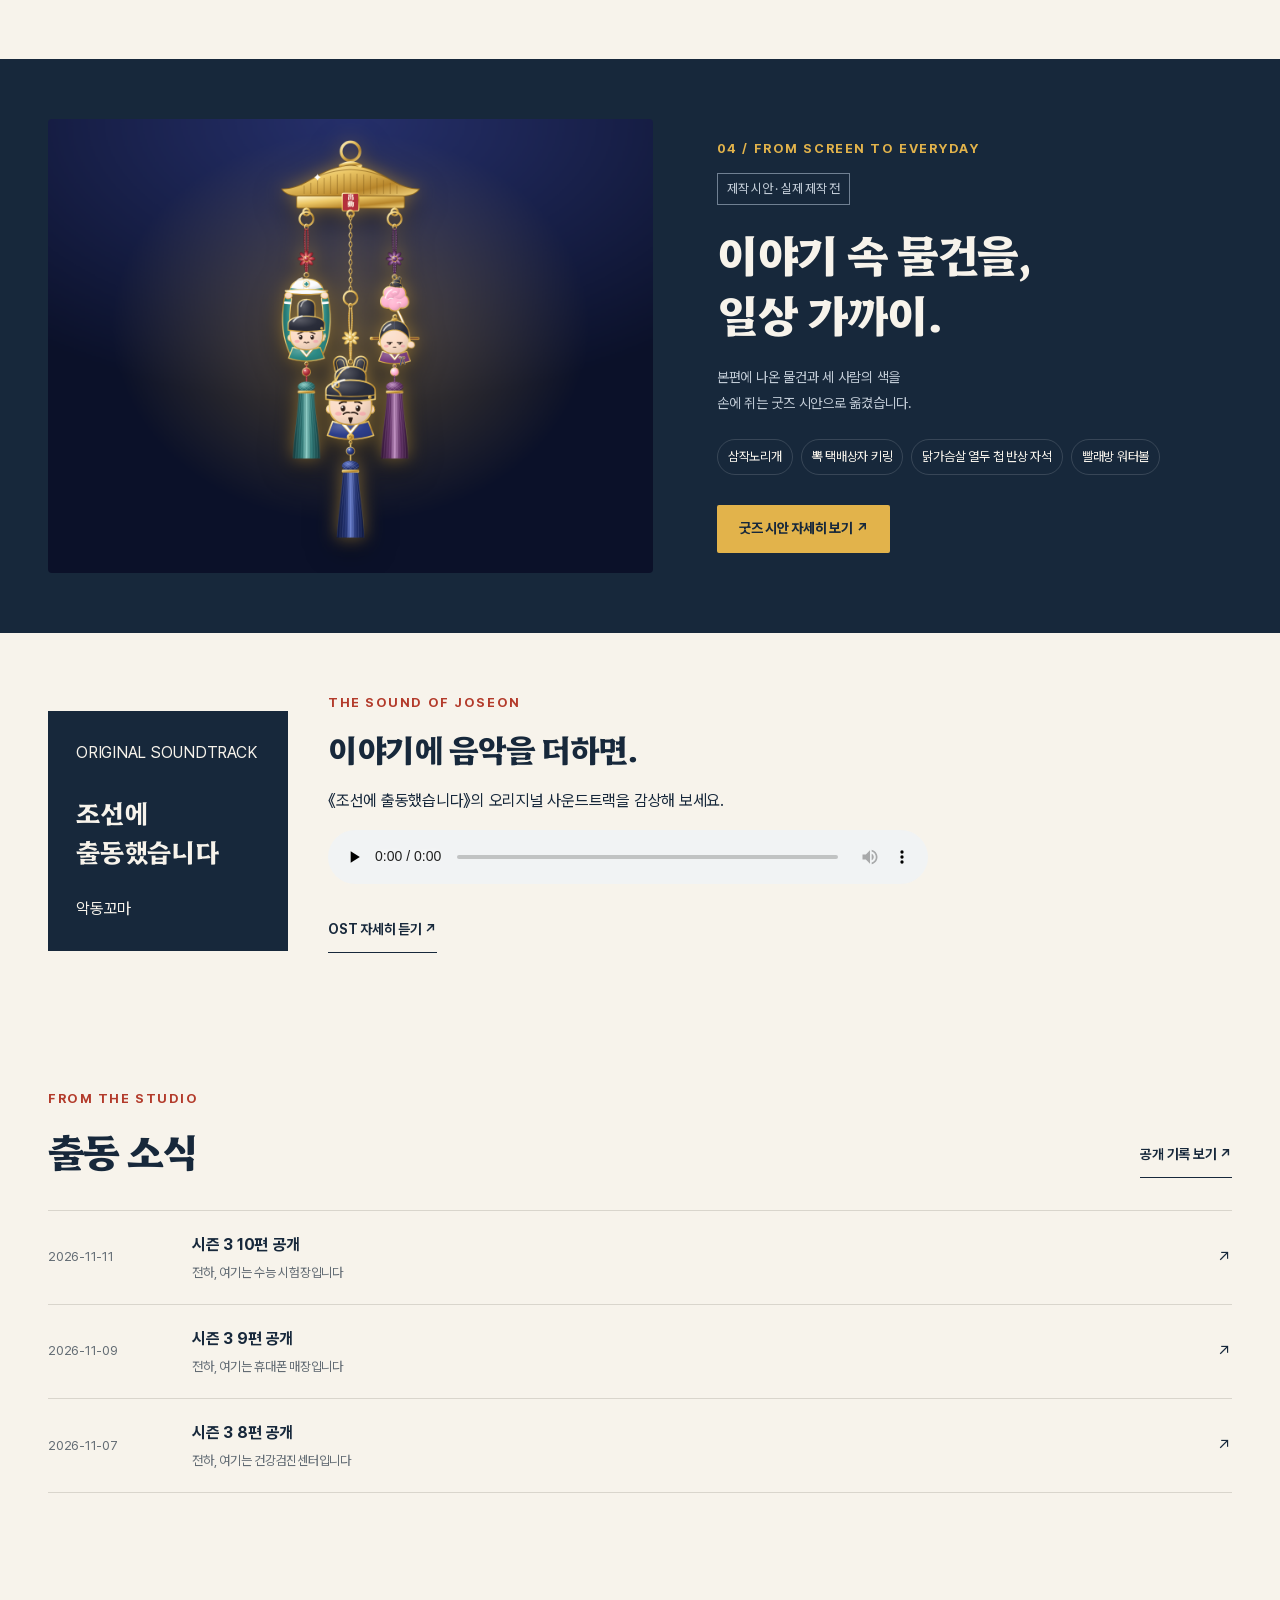
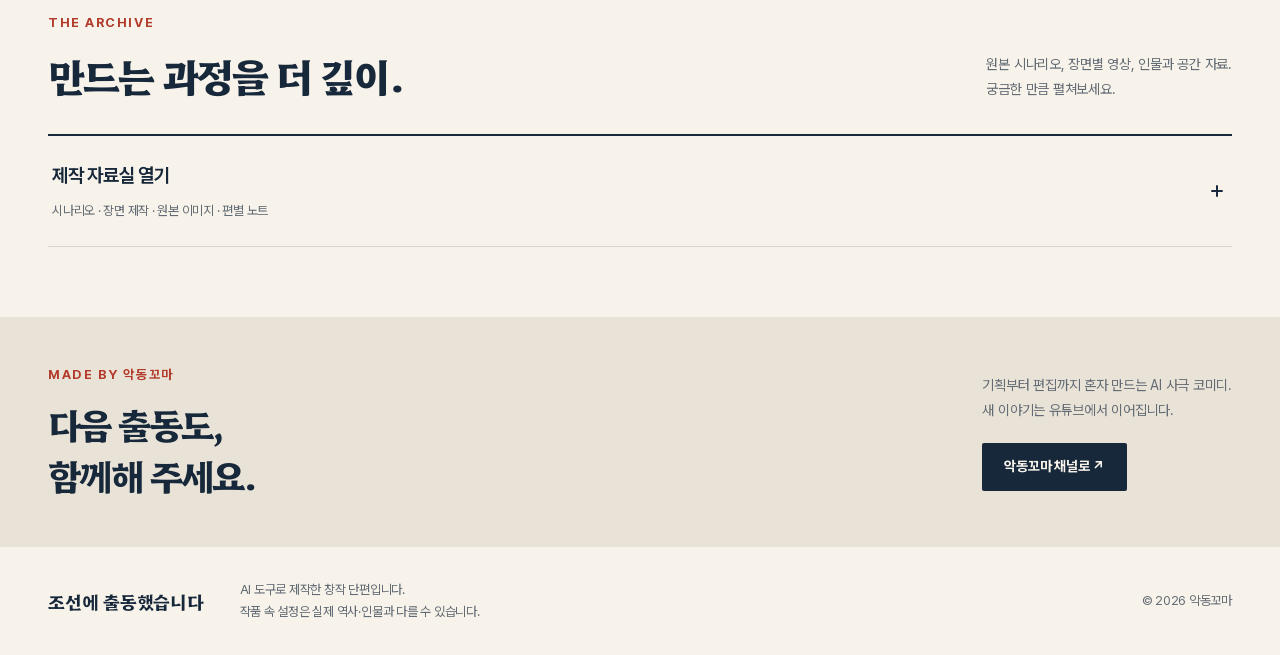
==== commit f9461b25: "Update public episode archive" ====
--- a/index.html
+++ b/index.html
@@ -13,7 +13,7 @@
 <section class="hero-band" aria-labelledby="hero-title"><div class="site-shell dispatch-hero"><div class="dispatch-copy"><p class="kicker"><span class="live-dot" aria-hidden="true"></span> 조선 × 현대 · AI 사극 코미디</p><h1 id="hero-title">조선에<br><span>출동했습니다.</span></h1><p class="lead">왕명도 통하지 않는<br>현대의 규칙이 찾아왔다.</p><p class="includes">안전모는 써야 하고, 운동은 직접 해야 합니다.<br>궁궐의 일상을 뒤집는 뜻밖의 만남.</p><div class="dispatch-actions" id="hero-actions"></div></div><article class="slip" id="hero-slip" aria-label="최신 본편" hidden></article></div><div class="site-shell series-line"><p id="dispatched"></p><a href="content.html?type=watchOrders&id=start-to-finish">처음 온 당신을 위한 감상 순서 ↗</a></div></section>
 <aside class="tape" id="next-up" hidden></aside>
 <section class="release-band" id="release-section" aria-labelledby="release-title" hidden><div class="site-shell release-notice" id="home-release"></div></section>
-<section class="site-shell records" id="episodes-section" aria-labelledby="records-title"><div class="section-heading"><div><p class="section-label">01 / EPISODES</p><h2 id="records-title">오늘은 어디로 출동할까요?</h2></div><p>편마다 새로운 만남.<br>마음에 드는 이야기부터 시작하세요.</p></div><div class="records-head"><div class="season-switch" role="group" aria-label="시즌 선택"><button type="button" data-season="3" aria-pressed="true" class="active">시즌 3 <span data-season-count="3"></span></button><button type="button" data-season="2" aria-pressed="false">시즌 2 <span data-season-count="2"></span></button><button type="button" data-season="1" aria-pressed="false">시즌 1 <span data-season-count="1"></span></button></div><label class="search-wrap"><span aria-hidden="true">⌕</span><input class="records-search" type="search" id="search" aria-label="출동 기록 검색" placeholder="제목 또는 편 번호"></label></div><div class="record-grid" id="episode-grid" aria-live="polite"><p class="records-empty">출동 기록을 불러오고 있습니다.</p></div><p class="ask" id="ask" hidden></p></section>
+<section class="site-shell records" id="episodes-section" aria-labelledby="records-title"><div class="section-heading"><div><p class="section-label">01 / EPISODES</p><h2 id="records-title">오늘은 어디로 출동할까요?</h2></div><p>편마다 새로운 만남.<br>마음에 드는 이야기부터 시작하세요.</p></div><div class="records-head"><div class="season-switch" role="group" aria-label="시즌 선택"><button type="button" data-season="4" aria-pressed="true" class="active">시즌 4 <span data-season-count="4"></span></button><button type="button" data-season="3" aria-pressed="false">시즌 3 <span data-season-count="3"></span></button><button type="button" data-season="2" aria-pressed="false">시즌 2 <span data-season-count="2"></span></button><button type="button" data-season="1" aria-pressed="false">시즌 1 <span data-season-count="1"></span></button></div><label class="search-wrap"><span aria-hidden="true">⌕</span><input class="records-search" type="search" id="search" aria-label="출동 기록 검색" placeholder="제목 또는 편 번호"></label></div><div class="record-grid" id="episode-grid" aria-live="polite"><p class="records-empty">출동 기록을 불러오고 있습니다.</p></div><p class="ask" id="ask" hidden></p></section>
 </div>
 <div id="companion-section"><section class="cast-band" id="characters-section" hidden><div class="site-shell"><div class="section-heading"><div><p class="section-label">02 / CHARACTERS</p><h2>체면과 규칙 사이,<br>이 사람들이 있습니다.</h2></div><a class="editorial-link" href="content.html?type=characters">인물 소개 모두 보기 ↗</a></div><div id="home-characters" class="cast-grid"></div></div></section></div>
 <section class="site-shell stories-section" id="inside" aria-labelledby="stories-title"><div class="section-heading"><div><p class="section-label">03 / BEHIND THE SCENES</p><h2 id="stories-title">웃긴 장면 뒤에는<br>이런 이야기가 있습니다.</h2></div><p>한 장의 이미지가 영상이 되기까지.<br>만드는 동안 남긴 선택과 시행착오.</p></div><div class="story-grid">
@@ -2525,8 +2525,8 @@
     "episode": 9,
     "status": "complete",
     "title": "전하, 여기는 휴대폰 매장입니다",
-    "synopsis": "아이들에게 폰을 사 주는 대신 \"과인보다 오래 들여다보면 압수\"라는 약조를 건 왕. 그런데 매장에서 아이폰 듀오와 갤럭시 폴드8을 비교하다 정작 자기 폴드8을 새로 사고, 그날 밤 가장 오래 들여다본 사람은 왕 자신이었다.",
-    "youtube": null,
+    "synopsis": "폰 사 달라는 공주에게 \"안 된다\"던 전하, 밤새 폰만 보다 딱 걸리셨습니다. 아이들 폰을 사러 궐 앞 휴대폰 매장에 출동한 전하.",
+    "youtube": "https://www.youtube.com/watch?v=lMknJoJheEo",
     "duration": "4:09",
     "thumbnail": "assets/s3e9-thumb.png",
     "stills": [],
@@ -2536,7 +2536,7 @@
     "behindPublished": false,
     "dispatchTarget": "휴대폰 매장",
     "dispatchReason": "아이들에게 폰을 사 주는 대신 \"과인보다 오래 들여다보면 압수\"라는 약조를 건 왕.",
-    "updatedAt": "2026-11-03T12:49:48.972699+00:00",
+    "updatedAt": "2026-11-21T03:01:02.505644+00:00",
     "scriptText": null,
     "scenes": [],
     "productionNote": null,
@@ -2555,8 +2555,8 @@
     "episode": 10,
     "status": "complete",
     "title": "전하, 여기는 수능 시험장입니다",
-    "synopsis": "왕자가 시험에서 왕을 이기면 서울 유학 허락, 왕이 이기면 압수당한 폰을 바로 돌려받는 내기",
-    "youtube": null,
+    "synopsis": "\"과인도 수능 본다!\" 서울 유학을 건 전하와 왕자의 수능 내기가 시작됩니다. 궐 앞에 수능 시험장이 쿵! 그런데 입실 마감까지 남은 시간은 단 5분.",
+    "youtube": "https://www.youtube.com/watch?v=g7P8lZ8h5RE",
     "duration": "3:33",
     "thumbnail": "assets/s3e10-thumb.png",
     "stills": [],
@@ -2566,7 +2566,97 @@
     "behindPublished": false,
     "dispatchTarget": "수능 시험장",
     "dispatchReason": "왕자가 시험에서 왕을 이기면 서울 유학 허락, 왕이 이기면 압수당한 폰을 바로 돌려받는 내기.",
-    "updatedAt": "2026-11-03T12:49:49.060438+00:00",
+    "updatedAt": "2026-11-21T03:01:02.505644+00:00",
+    "scriptText": null,
+    "scenes": [],
+    "productionNote": null,
+    "note": null,
+    "guide": null,
+    "guideScript": null,
+    "makingOf": null,
+    "revision": null,
+    "behindStory": null,
+    "behindVideoNote": null,
+    "progress": null
+  },
+  {
+    "id": "s4e1",
+    "season": 4,
+    "episode": 1,
+    "status": "complete",
+    "title": "아바마마, 여기는 지하철이옵니다",
+    "synopsis": "왕자와 공주의 서울 유학이 시작됩니다! 그런데 그 뒤를 수상한 이 부장과 김 대리가 몰래 따라다닙니다.",
+    "youtube": "https://www.youtube.com/watch?v=ilvnwTOaE8c",
+    "duration": "4:23",
+    "thumbnail": "assets/s4e1-thumb.png",
+    "stills": [],
+    "script": null,
+    "behindVideo": null,
+    "scriptPublished": false,
+    "behindPublished": false,
+    "dispatchTarget": "지하철",
+    "dispatchReason": "왕자와 공주가 서울로 유학을 떠나자, 재수생이 된 왕이 내관과 엉터리로 변장하고 몰래 뒤를 쫓습니다.",
+    "updatedAt": "2026-11-21T03:01:03.179783+00:00",
+    "scriptText": null,
+    "scenes": [],
+    "productionNote": null,
+    "note": null,
+    "guide": null,
+    "guideScript": null,
+    "makingOf": null,
+    "revision": null,
+    "behindStory": null,
+    "behindVideoNote": null,
+    "progress": null
+  },
+  {
+    "id": "s4e2",
+    "season": 4,
+    "episode": 2,
+    "status": "complete",
+    "title": "아바마마, 여기는 고시원이옵니다",
+    "synopsis": "왕자와 공주의 서울살이가 시작됩니다! 그런데 얇은 벽 너머에서 수상한 이 부장과 김 대리가 몰래 귀를 기울입니다.",
+    "youtube": "https://www.youtube.com/watch?v=a5slrFIUTeA",
+    "duration": "3:45",
+    "thumbnail": "assets/s4e2-thumb.png",
+    "stills": [],
+    "script": null,
+    "behindVideo": null,
+    "scriptPublished": false,
+    "behindPublished": false,
+    "dispatchTarget": "고시원",
+    "dispatchReason": "왕이 왕자와 공주를 따라 고시원 벽 방에 몰래 들어옵니다.",
+    "updatedAt": "2026-11-21T03:01:03.308584+00:00",
+    "scriptText": null,
+    "scenes": [],
+    "productionNote": null,
+    "note": null,
+    "guide": null,
+    "guideScript": null,
+    "makingOf": null,
+    "revision": null,
+    "behindStory": null,
+    "behindVideoNote": null,
+    "progress": null
+  },
+  {
+    "id": "s4e3",
+    "season": 4,
+    "episode": 3,
+    "status": "complete",
+    "title": "아바마마, 여기는 콘서트장이옵니다",
+    "synopsis": "공주의 마음을 훔쳐 간 그놈을 잡으러 이 부장과 김 대리가 콘서트장 맨 앞줄로 출동합니다! 그런데 공주의 눈길이 자꾸 이 부장의 소매 끝에 머무는데…?",
+    "youtube": "https://www.youtube.com/watch?v=5qsoOYMaZv0",
+    "duration": "4:39",
+    "thumbnail": "assets/s4e3-thumb.png",
+    "stills": [],
+    "script": null,
+    "behindVideo": null,
+    "scriptPublished": false,
+    "behindPublished": false,
+    "dispatchTarget": "콘서트장",
+    "dispatchReason": "벽 너머로 공주가 “오빠”를 챙기는 말을 들은 왕은 밤새 수사를 합니다.",
+    "updatedAt": "2026-11-21T03:01:03.439989+00:00",
     "scriptText": null,
     "scenes": [],
     "productionNote": null,
@@ -2579,4 +2669,4 @@
     "behindVideoNote": null,
     "progress": null
   }
-]</script><script src="app.js?v=20261030a" defer></script><script src="content-home.js?v=20261018b" defer></script></body></html>+]</script><script src="app.js?v=20261121a" defer></script><script src="content-home.js?v=20261107a" defer></script></body></html>
